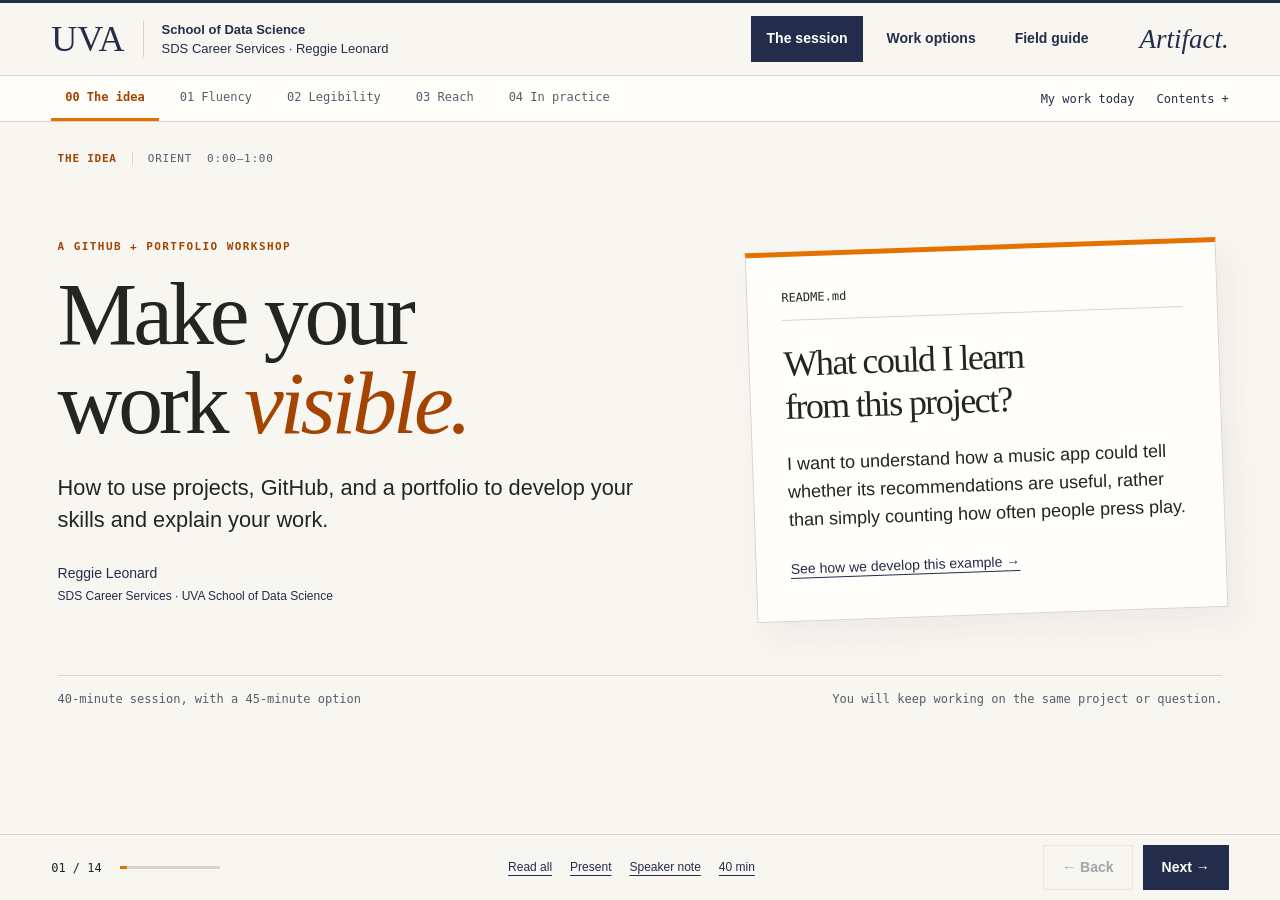
==== public/index.html @ 66931aa2 "Build and verify approved scaffolded workshop release" ====
<!doctype html>
<html lang="en">
<head>
<meta charset="utf-8"><meta name="viewport" content="width=device-width,initial-scale=1">
<meta name="theme-color" content="#232D4B">
<meta name="description" content="A scaffolded GitHub and portfolio workshop with Artifact's collection and writing kit. UVA School of Data Science, SDS Career Services.">
<meta http-equiv="Content-Security-Policy" content="default-src 'none'; script-src 'sha256-OCPlKsZ6BVgz9vYdKTFRQtynzDoxMCj+MCQijY7RabU='; style-src 'unsafe-inline'; img-src data: blob:; font-src 'none'; connect-src 'none'; object-src 'none'; base-uri 'none'; form-action 'none'">
<title>Make Your Work Visible | SDS Career Services</title>
<style>:root{--navy:#232d4b;--ink:#242421;--orange:#e57200;--rust:#a44400;--paper:#f8f6f0;--white:#fffefa;--muted:#555d6d;--line:#d7d5ce;--tint:#efebe1;--blue:#e7edf2;--serif:Georgia,'Times New Roman',serif;--sans:-apple-system,BlinkMacSystemFont,'Segoe UI',Arial,sans-serif;--mono:ui-monospace,SFMono-Regular,Consolas,monospace}
*{box-sizing:border-box}html{scroll-behavior:smooth}body{margin:0;background:var(--paper);color:var(--ink);font:17px/1.55 var(--sans)}button,input,textarea,select{font:inherit}button,a{touch-action:manipulation}button{cursor:pointer}button:disabled{opacity:.4;cursor:default}a{color:var(--navy);text-decoration-thickness:1px;text-underline-offset:4px;cursor:pointer}a:hover{color:var(--rust)}button:focus-visible,a:focus-visible,input:focus-visible,textarea:focus-visible,select:focus-visible,summary:focus-visible{outline:3px solid var(--rust);outline-offset:4px}h1,h2,h3,p,blockquote{margin-top:0}h1,h2,h3{text-wrap:balance}h1,h2{font-family:var(--serif);font-weight:400;letter-spacing:-.045em;line-height:1.08}h1{font-size:clamp(50px,6.2vw,88px)}h2{font-size:clamp(36px,3.6vw,54px);margin-bottom:22px}h3{font-size:23px;line-height:1.25;letter-spacing:-.02em}p{margin-bottom:1em}small,.small{font-size:13px;line-height:1.55;color:var(--muted)}[hidden]{display:none!important}.skip{position:fixed;top:-100px;left:12px;background:var(--white);z-index:200;padding:12px}.skip:focus{top:12px}.eyebrow{font:600 11px/1.4 var(--mono);letter-spacing:.13em;text-transform:uppercase;color:var(--rust);margin-bottom:14px}.lead{font-size:clamp(18px,1.7vw,24px);line-height:1.45;max-width:1000px;margin-bottom:25px}.large-text{font-size:25px;line-height:1.4}.button,.textbutton{border:0;background:none;color:var(--navy);font-size:14px}.textbutton{padding:6px 0;text-decoration:underline;text-underline-offset:4px;text-align:left}.button{background:var(--navy);color:#fff;display:inline-flex;align-items:center;justify-content:center;gap:10px;padding:12px 18px;min-height:44px;border:1px solid var(--navy);text-decoration:none;font-weight:600;line-height:1.35}.button.secondary{background:transparent;color:var(--navy);border-color:var(--line)}.button.secondary:hover{border-color:var(--navy)}.button.quiet{background:var(--tint);color:var(--navy);border-color:var(--tint)}.button.danger{border-color:#a52c2c;color:#a52c2c;background:transparent}.buttonrow{display:flex;gap:12px;align-items:center;flex-wrap:wrap}.wide{width:100%}.sr-only{position:absolute;overflow:hidden;width:1px;height:1px;clip:rect(0,0,0,0);white-space:nowrap}
.masthead{height:76px;padding:0 4%;display:flex;align-items:center;justify-content:space-between;border-top:3px solid var(--navy);border-bottom:1px solid var(--line);background:var(--paper);gap:22px}.brand{border:0;background:none;display:flex;gap:18px;align-items:center;color:var(--navy);padding:0;text-align:left}.uva{font:36px/1 var(--serif);border-right:1px solid var(--line);padding-right:18px}.brandtext{font-size:13px;line-height:1.5}.brandtext span{display:block}.mainnav{display:flex;align-items:center;gap:7px}.mainnav>button{border:0;padding:12px 16px;font-size:14px;font-weight:600;background:none;color:var(--navy);min-height:44px}.mainnav>button[aria-current=page]{background:var(--navy);color:white}.mainnav>.artifact-word{font:italic 27px var(--serif);padding-right:0;margin-left:12px}.sectionbar{min-height:46px;display:flex;justify-content:space-between;align-items:center;padding:0 4%;border-bottom:1px solid var(--line);background:var(--white);gap:20px}.sectionbar nav{display:flex;gap:7px;flex-wrap:wrap}.sectionbar nav button{border:0;border-bottom:3px solid transparent;background:none;color:var(--muted);padding:11px 14px;font:12px var(--mono);min-height:44px}.sectionbar nav button[aria-current=step]{border-bottom-color:var(--orange);color:var(--rust);font-weight:600}.sectiontools{display:flex;gap:22px;white-space:nowrap}.sectiontools button{font:12px var(--mono);text-decoration:none}.stage{max-width:1660px;margin:auto;min-height:calc(100dvh - 188px);padding:30px 4.5% 28px}.slide{animation:enter .2s ease-out}.scene-context{display:flex;align-items:center;gap:15px;margin-bottom:20px;font:11px var(--mono);color:var(--muted);text-transform:uppercase;letter-spacing:.07em}.scene-context b{color:var(--rust)}.scene-context .mode{border-left:1px solid var(--line);padding-left:15px}.deckfooter{min-height:66px;background:var(--paper);display:flex;align-items:center;justify-content:space-between;padding:10px 4%;gap:20px;border-top:1px solid var(--line);position:sticky;bottom:0;z-index:10}.progress-meta{display:flex;align-items:center;gap:18px;font:12px var(--mono);white-space:nowrap}.progress-track{height:3px;width:100px;background:var(--line)}.progress-track span{display:block;height:3px;background:var(--orange)}.deck-tools{display:flex;gap:18px}.deck-tools button{font-size:12px}.page-buttons{display:flex;gap:10px}.hero{display:grid;grid-template-columns:1.25fr 1fr;gap:9%;align-items:center;min-height:490px}.hero h1{font-size:clamp(72px,7vw,114px);line-height:1;max-width:650px;margin-bottom:24px}.hero h1 em{color:var(--rust);font-weight:400}.hero .lead{max-width:620px}.byline{font-size:14px;color:var(--navy);margin-top:28px}.byline span{font-size:12px}.cover-paper{border:1px solid var(--line);border-top:5px solid var(--orange);padding:34px;background:var(--white);transform:rotate(-2deg);box-shadow:10px 16px 30px #232d4b0d}.cover-paper h2{font-size:36px;line-height:1.2}.cover-paper p{font-size:18px}.file-label{font:12px var(--mono);border-bottom:1px solid var(--line);padding-bottom:15px;margin-bottom:22px}.cover-bottom{display:flex;justify-content:space-between;gap:20px;border-top:1px solid var(--line);padding-top:16px;color:var(--muted);font:12px var(--mono)}.concepts{display:grid;grid-template-columns:repeat(3,1fr);gap:30px;margin-top:34px}.concepts article{border-top:3px solid var(--navy);padding-top:24px;min-height:205px}.number{font:12px var(--mono);color:var(--rust)}.concepts h3{font:38px var(--serif);margin:14px 0}.concepts p{font-size:20px;line-height:1.5}.refrain{font:italic clamp(23px,2.4vw,36px)/1.4 var(--serif);border-top:1px solid var(--line);padding-top:24px;margin:35px 0 0;color:var(--navy)}.start-options{display:flex;gap:9px;margin:18px 0 25px;flex-wrap:wrap}.start-options button{border:1px solid var(--line);background:var(--white);color:var(--navy);padding:11px 13px;text-align:left;font-size:13px;line-height:1.4;flex:1;min-width:150px;min-height:55px}.start-options button[aria-pressed=true]{border-color:var(--navy);background:var(--navy);color:white}.exercise-layout{display:grid;grid-template-columns:minmax(0,1fr) 220px;gap:42px;align-items:start}.exercise-layout>aside{border-left:1px solid var(--line);padding-left:26px}.postits{display:grid;grid-template-columns:repeat(3,1fr);gap:18px}.postits article{padding:23px 21px;background:#f2e7cf;box-shadow:2px 5px 0 #00000008}.postits article:nth-child(2){background:#e5ebeb}.postits article:nth-child(3){background:#ebe5ed}.postits p{font-size:17px;margin-bottom:0;line-height:1.5}.note-label{display:block;font:11px var(--mono);text-transform:uppercase;line-height:1.6;color:var(--navy);margin-bottom:16px}.continuation{font-size:14px;border-top:1px solid var(--line);padding-top:15px;margin:21px 0 0;color:var(--muted)}.continuation b{color:var(--navy)}.help{margin:22px 0 14px}.help-buttons{display:flex;align-items:center;gap:5px;flex-wrap:wrap}.help-buttons button{border:1px solid var(--line);padding:8px 12px;background:none;color:var(--navy);font-size:12px;min-height:38px}.help-buttons button[aria-pressed=true]{background:var(--blue);border-color:#798497}.help-panel{margin-top:12px;border-left:3px solid var(--orange);background:var(--white);padding:16px 20px;font-size:15px}.help-panel p:last-child{margin:0}.help-panel ul{margin:0;padding-left:19px}.help-panel li{margin:6px 0}.help-title{font:600 11px var(--mono);text-transform:uppercase;color:var(--rust);margin-bottom:10px}.timer{font-size:12px;padding-bottom:17px}.timer-label{font:11px var(--mono);color:var(--muted);text-transform:uppercase}.timer-display{font:clamp(50px,5vw,76px)/1.2 var(--serif);font-variant-numeric:tabular-nums;letter-spacing:-.06em;color:var(--navy);margin:7px 0 15px}.timer-buttons{display:flex;gap:8px}.timer-buttons button{border:1px solid var(--line);padding:9px 12px;min-height:40px;background:var(--white);color:var(--navy);font-weight:600;font-size:12px}.timer-buttons button:first-child{background:var(--navy);border-color:var(--navy);color:white}.timer-presets{display:flex;gap:6px;flex-wrap:wrap;margin-top:12px}.timer-presets button{border:0;background:none;color:var(--muted);font:11px var(--mono);text-decoration:underline;text-underline-offset:3px;padding:5px 3px}.timer-status{font-size:12px;min-height:20px;margin:10px 0 0;color:var(--muted)}.timer.expired .timer-display{color:var(--rust)}.model-grid{display:grid;grid-template-columns:310px minmax(0,1fr);gap:48px;margin:25px 0}.employer-card{background:var(--navy);color:white;padding:27px}.employer-card .eyebrow,.employer-card .small{color:#e1e5ee}.employer-card h3{font:32px/1.25 var(--serif)}.employer-card p{font-size:16px}.employer-card a{color:white;font-size:13px}.employer-card .small{font-size:12px;margin-top:20px}.steps{display:grid;grid-template-columns:repeat(4,1fr);gap:6px;margin-bottom:24px}.steps button{border:0;border-bottom:3px solid var(--line);background:none;padding:12px 8px;color:var(--muted);text-align:left;font-size:13px}.steps button[aria-pressed=true]{border-color:var(--orange);color:var(--navy);font-weight:600}.model-panel{padding:16px 0}.model-panel h3{font:36px/1.17 var(--serif)}.model-panel>p{font-size:22px;line-height:1.5}.model-detail{font-size:16px!important;border-top:1px solid var(--line);padding-top:18px;color:var(--muted)}.example-chain{display:flex;gap:14px;align-items:center;margin-top:28px;flex-wrap:wrap}.example-chain span{font:12px var(--mono);padding:9px 12px;background:var(--tint)}.example-chain span+span:before{content:'→';margin-right:14px;color:var(--rust)}.task-card{border-left:4px solid var(--orange);background:var(--white);padding:20px 25px;margin-bottom:20px}.task-card .large-text{margin-bottom:12px}.task-card a{font-size:13px}.task-card .small{margin-top:9px;margin-bottom:0}.choice-lines{display:grid;gap:6px;counter-reset:choice}.choice-lines p{counter-increment:choice;display:flex;align-items:start;gap:15px;font-size:17px;border-bottom:1px solid var(--line);padding:8px 0;margin:0}.choice-lines p:before{content:counter(choice,upper-alpha);font:13px var(--mono);color:var(--rust);margin-top:5px}.own-work{padding:11px 16px;background:var(--blue);display:flex;justify-content:space-between;align-items:center;gap:20px;margin:0 0 20px;font-size:14px;color:var(--navy)}.own-work span{overflow-wrap:anywhere}.own-work b{display:inline;font-weight:600}.own-work .textbutton{font-size:12px;flex-shrink:0}.own-work small{display:block;margin-top:3px}.three-questions{display:grid;grid-template-columns:repeat(3,1fr);gap:20px;margin:25px 0}.three-questions article{border-top:2px solid var(--navy);padding-top:20px}.three-questions h3{font:25px/1.2 var(--serif);margin-bottom:14px}.three-questions p{font-size:17px}.three-questions.compact{gap:25px}.three-questions.compact h3{font-size:24px}.segmented{display:flex;gap:5px;flex-wrap:wrap;margin-bottom:20px}.segmented button{border:1px solid var(--line);padding:9px 15px;background:none;color:var(--navy);font-size:13px;min-height:40px}.segmented button[aria-pressed=true]{background:var(--navy);color:white;border-color:var(--navy)}.readme-grid{display:grid;grid-template-columns:minmax(0,1.5fr) minmax(250px,.75fr);gap:34px}.readme-window{background:var(--white);border:1px solid var(--line);padding:25px 28px}.readme-window h3{font:29px/1.2 var(--serif)}.readme-window p{font-size:17px;margin-bottom:14px}.readme-window .file-label{margin-bottom:18px;padding-bottom:12px}.criterion{border-top:2px solid var(--navy);padding-top:13px;margin-bottom:20px}.criterion h3{font-size:16px;margin-bottom:9px}.criterion p{font-size:15px}.source-line{display:flex;gap:18px;flex-wrap:wrap;align-items:baseline;margin-top:20px;font-size:12px;color:var(--muted)}.source-line button{font-size:12px}.sample-paragraph{padding:30px 35px;background:var(--white);border-left:4px solid var(--orange);font:28px/1.4 var(--serif);margin:0 0 25px}.surface-grid{display:grid;grid-template-columns:repeat(3,1fr);gap:30px;margin:30px 0}.surface-grid article{border-top:3px solid var(--navy);padding-top:22px}.surface-grid h3{font:31px var(--serif)}.surface-grid p{font-size:18px}.surface-grid pre{font:13px/1.5 var(--mono);background:var(--white);padding:14px}.surface-grid .eyebrow{font-size:11px}.profile-links{display:flex;gap:18px;flex-wrap:wrap;margin:16px 0}.surface-grid a{font-size:13px}.reach-grid{display:grid;grid-template-columns:1.4fr .9fr;gap:35px}.message-card{background:var(--white);border:1px solid var(--line);padding:23px 28px}.message-card h3{font:25px var(--serif)}.message-card p{font-size:17px}.message-card .small{border-top:1px solid var(--line);padding-top:14px;margin-bottom:0;font-size:12px}.reach-task{border-left:1px solid var(--line);padding-left:28px}.reach-task .timer{display:grid;grid-template-columns:1fr 1fr;gap:0 16px;align-items:center}.reach-task .timer-label,.reach-task .timer-status{grid-column:1/-1}.reach-task .timer-display{font-size:58px;margin-bottom:0}.reach-task .timer-presets{grid-column:1/-1}.reach-task .own-work{font-size:13px}.recommendation{border-top:1px solid var(--line);padding:13px 0;display:flex;align-items:start;gap:18px}.recommendation h3{font-size:18px;min-width:180px;max-width:230px;margin:0}.recommendation p{font-size:14px;margin:0;flex:1}.recommendation button{flex-shrink:0}.work-layout .timer-display{font-size:92px}.peer-steps article{display:flex;gap:25px;border-top:1px solid var(--line);padding:17px 0}.peer-steps article>span{font:30px var(--serif);color:var(--rust)}.peer-steps h3{font-size:22px;margin-bottom:9px}.peer-steps p{font-size:18px;margin-bottom:0}.phase-note{padding:16px;background:var(--tint);font-size:14px}.recap h3{font-size:31px}.closing{border-top:1px solid var(--line);padding-top:25px;margin-top:24px}
.reference-page{max-width:1500px;margin:auto;padding:44px 5% 65px;min-height:80vh}.reference-head{display:flex;justify-content:space-between;gap:28px;align-items:start;margin-bottom:24px}.reference-head h1{font-size:clamp(44px,5vw,76px);margin-bottom:20px}.reference-head>.button{white-space:nowrap;margin-top:15px}.filter-summary{display:flex;justify-content:space-between;gap:20px;align-items:baseline;border-top:1px solid var(--line);padding-top:15px}.filter-summary p{font-size:15px}.route-grid{display:grid;grid-template-columns:repeat(3,1fr);gap:24px;margin:22px 0 35px}.route-card{background:var(--white);border:1px solid var(--line);padding:27px;display:flex;flex-direction:column}.route-card h2{font-size:29px;letter-spacing:-.02em}.route-card p{font-size:15px}.route-card .route-done{font-size:13px;padding-top:15px;border-top:1px solid var(--line);margin-top:auto;color:var(--muted)}.route-card button{margin-top:8px}.guide-layout{display:grid;grid-template-columns:210px minmax(0,1fr);gap:45px}.guide-layout>nav{display:flex;flex-direction:column;gap:5px;align-self:start;position:sticky;top:20px}.guide-layout>nav button{text-align:left;background:none;border:0;padding:11px 14px;color:var(--navy);font-size:14px}.guide-layout>nav button[aria-current=page]{background:var(--navy);color:#fff}.prose{max-width:970px;min-width:0}.prose h2{font-size:38px;line-height:1.18}.prose h3{font-size:24px;margin:32px 0 15px}.prose p,.prose li{font-size:17px;line-height:1.65}.prose ul,.prose ol{padding-left:24px}.prose li{margin:8px 0}.prose pre{white-space:pre-wrap;background:var(--white);padding:22px;font:13px/1.6 var(--mono);overflow-wrap:anywhere}.prose code{font: .87em var(--mono)}.table-scroll{overflow-x:auto;width:100%}table{width:100%;border-collapse:collapse;font-size:14px;margin:20px 0}td,th{text-align:left;vertical-align:top;border-bottom:1px solid var(--line);padding:15px 12px;line-height:1.55}th{background:var(--tint);font-size:12px}td:first-child{font-weight:600}.prose table{font-size:14px}.guide-links{border-top:1px solid var(--line);display:flex;flex-wrap:wrap;gap:12px;padding-top:22px;margin-top:30px}.searchfield{display:block;font-size:13px;color:var(--navy);max-width:650px;margin:20px 0}.searchfield input{display:block;width:100%;padding:13px 15px;margin-top:8px;border:1px solid #9098a5;background:var(--white);color:var(--ink)}.source-entry{padding:18px 0;border-top:1px solid var(--line)}.source-entry h3{font-size:19px;margin:5px 0 10px}.source-entry p{font-size:14px;margin-bottom:6px}.source-entry .source-meta{font:11px var(--mono);color:var(--muted)}.prompt-list{display:grid;grid-template-columns:1fr 1fr;gap:16px;margin:24px 0}.prompt-list article{padding:20px;border:1px solid var(--line);background:var(--white)}.prompt-list h3{margin-top:0}.prompt-list p{font-size:15px}.artifact-title{font-style:italic;color:var(--navy)}.artifact-tabs{display:flex;gap:30px;border-bottom:1px solid var(--line);margin-bottom:32px}.artifact-tabs button{background:none;border:0;border-bottom:3px solid transparent;color:var(--navy);padding:12px 0;min-height:45px;font-size:16px}.artifact-tabs button[aria-pressed=true]{border-bottom-color:var(--orange);font-weight:600}.lens-filters{display:flex;gap:8px;flex-wrap:wrap;margin:20px 0}.lens-filters button{background:none;border:1px solid var(--line);padding:10px 15px;color:var(--navy);font-size:13px;min-height:40px}.lens-filters button[aria-pressed=true]{background:var(--navy);color:white;border-color:var(--navy)}.collection-grid{display:grid;grid-template-columns:repeat(3,1fr);gap:24px;margin-top:22px}.portfolio-card{border:1px solid var(--line);background:var(--white);padding:30px;text-align:left;display:flex;flex-direction:column;min-height:285px;color:var(--ink);transition:box-shadow .2s,transform .2s}.portfolio-card:hover{box-shadow:0 8px 30px #232d4b14;transform:translateY(-2px)}.portfolio-card h2{font-size:30px;margin:16px 0 12px}.portfolio-card p{font-size:15px}.portfolio-card .stage-label{font-size:12px;color:var(--muted);margin-bottom:15px}.card-action{margin-top:auto;border-top:1px solid var(--line);padding-top:16px;font:600 12px var(--mono);color:var(--navy)}.artifact-foot{border-top:1px solid var(--line);padding-top:24px;margin-top:45px;color:var(--muted);font-size:13px}.artifact-foot p{max-width:850px}.writing-layout{display:grid;grid-template-columns:195px minmax(0,1fr);gap:32px}.writing-nav{display:flex;flex-direction:column;gap:8px;align-self:start}.writing-nav button{border:1px solid var(--line);background:none;padding:14px;text-align:left;color:var(--navy);font-size:14px}.writing-nav button[aria-pressed=true]{border-color:var(--navy);background:var(--navy);color:white}.writing-paper{background:var(--white);padding:32px;border:1px solid var(--line);min-width:0}.writing-paper h2{font-size:38px}.writing-paper td:first-child{width:23%}.writing-paper td:nth-child(2){width:40%}.reading-card{border-top:3px solid var(--navy);background:var(--white);padding:24px}.reading-card h2{font-size:26px}.reading-card p{font-size:15px}.reading-card .small{font-size:12px}.result-count{font:12px var(--mono);color:var(--muted);margin:16px 0}
dialog{border:1px solid var(--line);padding:28px 32px;background:var(--paper);color:var(--ink);max-width:790px;width:calc(100% - 30px);max-height:88dvh;overflow:auto;box-shadow:0 24px 75px #232d4b38}dialog::backdrop{background:#11182799}.dialog-top{display:flex;align-items:start;gap:25px;justify-content:space-between;position:sticky;top:-28px;background:var(--paper);padding:10px 0 16px;z-index:1;border-bottom:1px solid var(--line);margin-bottom:22px}.dialog-top h2{font-size:32px;line-height:1.2;margin:0}.dialog-close{background:none;border:1px solid var(--line);padding:9px 11px;color:var(--navy);font-size:13px;white-space:nowrap;min-height:40px}.dialog-body p{font-size:16px}.dialog-field{display:block;font-size:14px;margin:18px 0}.dialog-field input,.dialog-field select{display:block;width:100%;border:1px solid #9098a5;background:var(--white);padding:12px 14px;color:var(--ink);margin-top:7px}.checkline{font-size:14px;display:flex;gap:10px;align-items:start;margin:18px 0}.checkline input{width:18px;height:18px;margin-top:3px;accent-color:var(--navy)}.dialog-code{display:block;width:100%;min-height:280px;max-height:55vh;resize:vertical;border:1px solid var(--line);background:var(--white);padding:20px;font:14px/1.6 var(--mono);color:var(--ink)}.dialog-text{white-space:pre-wrap;overflow-wrap:anywhere;font-size:16px}.dialog-section{border-top:1px solid var(--line);padding-top:18px;margin-top:22px}.contents-group{margin:20px 0}.contents-group h3{font:13px var(--mono);color:var(--rust);margin-bottom:9px}.contents-group button{display:flex;gap:14px;text-align:left;width:100%;border:0;background:none;color:var(--navy);padding:10px 0;font-size:15px}.contents-group button span{font:12px var(--mono);color:var(--muted);margin-top:3px}.notification{position:fixed;bottom:80px;left:50%;transform:translateX(-50%);background:var(--navy);color:#fff;padding:14px 22px;font-size:14px;z-index:200;max-width:90vw;box-shadow:0 4px 20px #0002}.status-message{font-size:13px;color:var(--muted);margin-top:12px}.dialog-steps{padding-left:24px}.dialog-steps li{margin:16px 0}.presenting [data-own-work],.presenting .sectiontools [data-action=work-card],.presenting .start-options{display:none!important}.presenting .masthead{height:62px}.presenting .stage{min-height:calc(100dvh - 174px)}.read-all .slide{display:block!important;border-bottom:2px solid var(--line);margin-bottom:60px;padding-bottom:45px}.read-all .deckfooter{position:static}.read-all .stage{max-width:1350px}.no-results{border:1px solid var(--line);padding:25px;color:var(--muted)}.noscript{padding:35px;background:var(--white)}
@keyframes enter{from{opacity:.2;transform:translateY(4px)}to{opacity:1;transform:none}}
@media(min-width:1700px){.stage{padding-top:48px}.hero{min-height:620px}.hero h1{font-size:120px}.slide h2{font-size:58px}.postits p,.three-questions p{font-size:20px}.readme-window p{font-size:19px}.model-panel>p{font-size:25px}.task-card .large-text{font-size:29px}.peer-steps p{font-size:21px}}
@media(max-width:1180px){.brandtext{font-size:11px}.masthead{padding:0 3%;gap:15px}.mainnav>button{padding:10px 12px;font-size:13px}.mainnav>.artifact-word{font-size:24px}.stage{padding:26px 4%}.sectionbar{padding:0 3%}.sectiontools{gap:14px}.exercise-layout{grid-template-columns:minmax(0,1fr) 185px;gap:24px}.exercise-layout>aside{padding-left:18px}.postits{gap:12px}.postits article{padding:18px}.postits p{font-size:15px}.hero{min-height:460px;gap:6%}.model-grid{grid-template-columns:270px 1fr;gap:30px}.model-panel h3{font-size:32px}.model-panel>p{font-size:20px}.concepts p{font-size:18px}.deck-tools{gap:12px}.progress-track{width:65px}.recommendation{flex-wrap:wrap;gap:8px}.recommendation h3{max-width:none;min-width:0;flex:1}.recommendation p{flex-basis:100%;order:3}.surface-grid{gap:22px}.surface-grid p{font-size:17px}.reach-grid{grid-template-columns:1.35fr 1fr;gap:24px}.collection-grid,.route-grid{gap:18px}.portfolio-card{padding:24px}.writing-layout{grid-template-columns:165px 1fr;gap:22px}}
@media(max-width:820px){.masthead{height:auto;min-height:76px;flex-wrap:wrap;padding:16px 22px;gap:16px}.brandtext{font-size:12px}.mainnav{width:100%;border-top:1px solid var(--line);padding-top:10px;justify-content:space-between;gap:2px}.mainnav>button{font-size:13px;padding:10px 12px}.mainnav>.artifact-word{font-size:24px;margin:0}.sectionbar{flex-wrap:wrap;padding:0 18px;gap:0}.sectionbar nav{gap:0;overflow:auto;flex-wrap:nowrap;width:100%;justify-content:space-between}.sectionbar nav button{padding:10px 8px;font-size:11px;white-space:nowrap}.sectiontools{width:100%;border-top:1px solid var(--line);justify-content:space-between;padding:8px 3px}.stage{padding:25px 24px;min-height:calc(100dvh - 275px)}.scene-context{font-size:10px;gap:10px}.hero{grid-template-columns:1fr;min-height:0;gap:25px}.hero h1{font-size:82px}.hero h1 br{display:none}.hero h1 em{display:inline}.cover-paper{max-width:560px;padding:25px;transform:none}.cover-paper h2{font-size:32px}.cover-bottom{margin-top:30px;flex-direction:column;gap:8px}.concepts{gap:18px}.concepts h3{font-size:30px}.concepts p{font-size:16px}.concepts article{min-height:0}.exercise-layout,.readme-grid,.model-grid,.reach-grid{grid-template-columns:1fr;gap:22px}.exercise-layout>aside{border:0;border-top:1px solid var(--line);padding:18px 0 0}.exercise-layout>aside>.timer{display:flex;align-items:center;gap:15px;flex-wrap:wrap}.timer-label{width:100%}.timer-display{font-size:60px;margin:0}.timer-presets{margin:0}.timer-status{width:100%;margin:0}.exercise-layout>aside>.button{width:auto}.postits{grid-template-columns:repeat(3,1fr)}.model-grid .employer-card{padding:22px}.employer-card h3{font-size:29px}.model-panel{padding:5px 0}.three-questions{gap:16px}.three-questions h3{font-size:23px}.three-questions p{font-size:16px}.readme-grid>aside{display:grid;grid-template-columns:repeat(3,1fr);gap:18px}.criterion h3{font-size:14px}.criterion p{font-size:13px}.reach-task{padding:20px 0 0;border-left:0;border-top:1px solid var(--line)}.reach-task .timer{display:flex;flex-wrap:wrap;gap:12px}.reach-task .timer-presets{margin:0}.surface-grid{gap:18px}.surface-grid h3{font-size:26px}.surface-grid p{font-size:16px}.reference-page{padding:32px 24px 45px}.reference-head{display:block}.reference-head>.button{margin-top:0;margin-bottom:12px}.guide-layout{grid-template-columns:1fr;gap:24px}.guide-layout>nav{position:static;flex-direction:row;flex-wrap:wrap;border-bottom:1px solid var(--line);padding-bottom:18px;gap:4px}.guide-layout>nav button{font-size:13px;padding:9px 12px}.collection-grid,.route-grid{grid-template-columns:1fr 1fr}.writing-layout{grid-template-columns:1fr}.writing-nav{flex-direction:row;flex-wrap:wrap;gap:6px}.writing-nav button{font-size:13px;padding:11px}.writing-paper{padding:24px}.deckfooter{gap:8px;padding:12px 20px;flex-wrap:wrap}.deck-tools{order:3;width:100%;justify-content:center;gap:20px}.deck-tools button{font-size:11px}.progress-meta{gap:10px}.page-buttons button{padding:10px 15px}.sectionbar nav{scrollbar-width:thin}.presenting .stage{min-height:calc(100dvh - 225px)}}
@media(max-width:540px){body{font-size:16px}.masthead{padding:14px 18px}.uva{font-size:30px;padding-right:14px}.brand{gap:14px}.brandtext{font-size:11px}.mainnav>button{font-size:12px;padding:9px}.mainnav>.artifact-word{font-size:22px}.stage{padding:24px 20px}.slide h2{font-size:36px}.hero h1{font-size:70px}.hero .lead{font-size:21px}.hero .byline{margin-top:20px}.cover-paper h2{font-size:29px}.cover-paper p{font-size:16px}.concepts,.surface-grid,.three-questions,.postits{grid-template-columns:1fr}.concepts{gap:22px}.concepts article{padding-top:16px}.concepts h3{font-size:32px;margin:10px 0}.concepts p{font-size:18px;margin-bottom:0}.refrain{font-size:27px}.start-options{display:grid;grid-template-columns:1fr 1fr;gap:7px}.start-options button{min-width:0;font-size:12px;padding:10px;min-height:66px}.start-options button:last-child{grid-column:1/-1;min-height:48px}.postits{gap:12px}.postits article{padding:17px 20px}.postits p{font-size:16px}.note-label{margin-bottom:8px}.help-buttons{gap:4px}.help-buttons button{font-size:11px;padding:8px}.steps{gap:3px}.steps button{font-size:11px;padding:9px 5px}.model-panel h3{font-size:30px}.model-panel>p{font-size:19px}.example-chain{gap:5px}.example-chain span{font-size:10px;padding:8px}.example-chain span+span:before{margin-right:6px}.three-questions{gap:15px}.three-questions article{padding-top:15px}.three-questions h3{margin-bottom:10px}.three-questions p{margin-bottom:0}.readme-window{padding:21px}.readme-window h3{font-size:26px}.readme-window p{font-size:16px}.readme-grid>aside{grid-template-columns:1fr;gap:0}.criterion{margin-bottom:12px}.criterion h3{font-size:15px}.criterion p{font-size:15px}.sample-paragraph{font-size:24px;padding:23px}.surface-grid{gap:25px}.surface-grid article{padding-top:17px}.surface-grid h3{font-size:29px}.surface-grid p{font-size:18px}.message-card{padding:21px}.message-card p{font-size:16px}.reach-grid .segmented button{font-size:12px;padding:8px 11px}.recap h3{font-size:30px}.collection-grid,.route-grid,.prompt-list{grid-template-columns:1fr}.reference-page{padding:30px 19px}.reference-head h1{font-size:49px}.reference-head .lead{font-size:18px}.artifact-tabs{gap:20px}.artifact-tabs button{font-size:13px}.portfolio-card{min-height:260px;padding:25px}.portfolio-card h2{font-size:31px}.writing-paper{padding:22px 17px}.writing-paper h2{font-size:33px}.writing-paper table{min-width:550px}.prose table{min-width:550px}.artifact-tabs{gap:18px}.lens-filters{gap:5px}.lens-filters button{font-size:12px;padding:8px 12px}.own-work{font-size:13px;padding:12px;gap:12px}.own-work small{font-size:11px}.dialog-top h2{font-size:27px}.dialog-top{top:-20px;padding-top:8px}dialog{padding:20px;max-height:90dvh}.dialog-code{font-size:12px;padding:14px}.deck-tools{gap:16px}.progress-track{width:60px}.filter-summary{align-items:start}.filter-summary p{font-size:13px}.filter-summary button{font-size:12px;min-width:85px}.prose h2{font-size:33px}.prose p,.prose li{font-size:16px}}
@media(prefers-reduced-motion:reduce){html{scroll-behavior:auto}*,*:before,*:after{animation:none!important;transition:none!important}}
@media print{@page{size:landscape;margin:12mm}body{background:white;font-size:12pt;color:black}.masthead,.sectionbar,.deckfooter,.help,.timer,.button,.textbutton,.segmented,.steps,.start-options,.mainnav,dialog,.notification,.artifact-tabs,.lens-filters,.searchfield{display:none!important}.stage{padding:0}.slide{display:block!important;break-after:page;padding:12px 0;min-height:0}.slide h1{font-size:60pt}.slide h2{font-size:30pt}.slide h3{font-size:19pt}.slide p{font-size:12pt}.scene-context{margin-bottom:12px}.hero{min-height:0}.cover-paper{transform:none;box-shadow:none}.reference-page{padding:0}.reference-head{display:block}.guide-layout{display:block}.guide-layout>nav{display:none}.concepts p{font-size:13pt}.concepts article{min-height:0}.exercise-layout{grid-template-columns:1fr}.exercise-layout>aside{display:none}.readme-grid{grid-template-columns:1.4fr 1fr}.reference-head>.button{display:none}.route-card,.portfolio-card,.reading-card{break-inside:avoid}.table-scroll{overflow:visible}.writing-paper table,.prose table{min-width:0}.own-work{display:none}.recap h3{font-size:24pt}.source-line{font-size:9pt}.model-grid{grid-template-columns:230px 1fr}.collection-grid{grid-template-columns:1fr 1fr}.read-all .slide{margin:0;border:0}a{color:black}.artifact-foot{break-before:avoid}.prose table{font-size:10pt}}
/* Keep projected screens within a common laptop/projector viewport. */
#main:focus{outline:none}
@media(min-width:1000px){
 [data-scene="3"] .lead{margin-bottom:16px}
 [data-scene="3"] .start-options{margin:14px 0 18px}
 [data-scene="3"] .postits article{padding:18px 20px}
 [data-scene="3"] .postits p{font-size:16px}
 [data-scene="3"] .help{margin:15px 0 10px}
 [data-scene="3"] .continuation{margin-top:14px;padding-top:12px}
 [data-scene="4"] .model-grid{grid-template-columns:340px 1fr;gap:36px;margin:20px 0}
 [data-scene="4"] .employer-card{padding:23px}
 [data-scene="4"] .employer-card h3{font-size:28px;margin-bottom:16px}
 [data-scene="4"] .employer-card p{font-size:15px}
 [data-scene="4"] .employer-card .small{font-size:11px;line-height:1.45;margin-top:14px;margin-bottom:0}
 [data-scene="4"] .example-chain{margin-top:18px}
 [data-scene="11"] .message-card{padding:20px 24px}
 [data-scene="11"] .message-card p{font-size:16px}
 [data-scene="11"] .help{margin-top:16px;margin-bottom:8px}
}
@media(min-width:1000px) and (max-height:820px){
 .masthead{height:64px}.sectionbar{min-height:42px}.sectionbar nav button{min-height:40px;padding-top:10px;padding-bottom:10px}
 .stage{padding:20px 4.5% 18px;min-height:calc(100dvh - 172px)}
 .scene-context{margin-bottom:14px}.slide h2{font-size:38px;margin-bottom:17px}.lead{font-size:20px;margin-bottom:18px}
 .hero{min-height:415px}.hero h1{font-size:85px}.hero .lead{font-size:21px}.cover-paper{padding:26px}.cover-paper h2{font-size:31px}
 .cover-bottom{padding-top:12px}.concepts{margin-top:25px}.concepts article{padding-top:18px;min-height:170px}.concepts h3{font-size:32px;margin:10px 0}.concepts p{font-size:18px}.refrain{font-size:27px;margin-top:22px;padding-top:20px}
 .slide .three-questions{margin:20px 0}.slide .three-questions h3{font-size:23px}.slide .three-questions p{font-size:16px}
 .help{margin-top:15px;margin-bottom:8px}.continuation{margin-top:15px;padding-top:12px;font-size:13px}
 .task-card{padding:15px 20px;margin-bottom:15px}.task-card .large-text{font-size:22px}.choice-lines p{font-size:15px;padding:7px 0}
 .sample-paragraph{font-size:24px;padding:22px 27px;margin-bottom:20px}.source-line{margin-top:15px;font-size:11px}
 .readme-window{padding:20px 25px}.readme-window h3{font-size:25px}.readme-window p{font-size:15px;margin-bottom:11px}.readme-window .file-label{padding-bottom:10px;margin-bottom:14px}
 .criterion{padding-top:11px;margin-bottom:14px}.criterion h3{font-size:15px}.criterion p{font-size:14px}
 .surface-grid{margin:24px 0}.surface-grid h3{font-size:28px}.surface-grid p{font-size:16px}.surface-grid article{padding-top:18px}
 [data-scene="4"] .model-panel{padding:7px 0}[data-scene="4"] .model-panel h3{font-size:30px}[data-scene="4"] .model-panel>p{font-size:19px}
 [data-scene="11"] h2{font-size:36px}[data-scene="11"] .message-card p{font-size:14px}[data-scene="11"] .message-card .small{font-size:11px}[data-scene="11"] .message-card h3{font-size:23px}
 .reach-task>p{font-size:15px}.reach-task .timer-display{font-size:48px}.reach-task .timer{padding-bottom:0}.reach-task .own-work{margin-bottom:14px}
 .peer-steps article{padding:13px 0}.peer-steps h3{font-size:21px}.peer-steps p{font-size:16px}.timer-display{font-size:61px}
 .presenting .stage{min-height:calc(100dvh - 170px)}
}
.timer-status{position:absolute;width:1px;height:1px;min-height:0;margin:0;overflow:hidden;clip:rect(0,0,0,0);white-space:nowrap}
@media(min-width:1000px){[data-scene="3"]>.small{margin:8px 0 0}[data-scene="3"] .exercise-layout>aside>.small{font-size:12px;line-height:1.4;margin:10px 0 0}}
@media(min-width:1000px) and (max-height:820px){.timer{padding-bottom:10px}.timer-display{margin:5px 0 10px}.timer-presets{margin-top:8px}}

@media(min-width:1000px) and (max-height:820px){
 [data-scene="5"] .help{margin-top:10px}
 [data-scene="11"] .help{margin-top:10px}
 [data-scene="12"] .recommendation{padding-top:10px;padding-bottom:10px}
 [data-scene="12"] .lead{font-size:18px;margin-bottom:12px}
 [data-scene="12"] .help{margin-top:10px}
 [data-scene="12"] .continuation{margin-top:10px;padding-top:9px}
}
</style>
</head>
<body data-default="session">
<a class="skip" href="#main">Skip to content</a>
<header class="masthead"><button class="brand" data-view="session" aria-label="Make Your Work Visible home"><span class="uva">UVA</span><span class="brandtext"><b>School of Data Science</b><span>SDS Career Services · Reggie Leonard</span></span></button><nav class="mainnav" aria-label="Main navigation"><button data-view="session" aria-current="page">The session</button><button data-view="work">Work options</button><button data-view="guide">Field guide</button><button class="artifact-word" data-artifact="collection">Artifact<span aria-hidden="true">.</span></button></nav></header>
<div class="sectionbar"><nav id="chapter-nav" aria-label="Workshop chapters"></nav><div class="sectiontools"><button class="textbutton" data-action="work-card">My work today</button><button class="textbutton" data-action="contents">Contents +</button></div></div>
<main id="main" tabindex="-1">
<div id="session-view"><div class="stage" id="stage"><section class="slide" data-scene="1" aria-label="Make your work visible"><div class="scene-context"></div><div class="hero"><div><p class="eyebrow">A GitHub + portfolio workshop</p><h1>Make your<br>work <em>visible.</em></h1><p class="lead">How to use projects, GitHub, and a portfolio to develop your skills and explain your work.</p><p class="byline">Reggie Leonard<br><span>SDS Career Services · UVA School of Data Science</span></p></div><aside class="cover-paper"><div class="file-label">README.md</div><h2>What could I learn<br>from this project?</h2><p>I want to understand how a music app could tell whether its recommendations are useful, rather than simply counting how often people press play.</p><button class="textbutton" data-jump="4">See how we develop this example →</button></aside></div>
<div class="cover-bottom"><span>40-minute session, with a 45-minute option</span><span>You will keep working on the same project or question.</span></div>
</section>
<section class="slide" data-scene="2" aria-label="What a project and a portfolio can help you do" hidden><div class="scene-context"></div><h2>Projects help you learn.<br>A portfolio helps you explain that learning.</h2>
<p class="lead">GitHub can hold and present your projects. Your portfolio is the work you choose to share and the context that helps someone understand it.</p>
<div class="concepts"><article><span class="number">01</span><h3>Fluency</h3><p>You understand a field’s language, decisions, and problems more deeply because you have encountered the work.</p></article><article><span class="number">02</span><h3>Legibility</h3><p>Other people can recognize your capability through the choices, contributions, evidence, and explanations you provide.</p></article><article><span class="number">03</span><h3>Reach</h3><p>You give a relevant person enough context to engage with a particular question, finding, or piece of work.</p></article></div>
<p class="refrain">The work builds fluency. The explanation builds legibility.</p>
</section>
<section class="slide" data-scene="3" aria-label="Choose one project or question to keep working on" hidden><div class="scene-context"></div><h2>What are you starting with?</h2><p class="lead">Choose the closest description, then write one possibility on each of three Post-it notes. Circle one to keep beside you for the rest of the session.</p>
<div class="start-options" data-start-options></div>
<div class="exercise-layout"><div><div class="postits"><article><span class="note-label">Note 1 · Revisit an assignment</span><p>Perhaps you have an assignment that could use a clearer chart, another code review, or a better explanation in its README.</p></article><article><span class="note-label">Note 2 · Follow a question</span><p>Have you noticed that you run slower in the heat? Are you curious about egg prices, or why one music app seems to recommend better songs?</p></article><article><span class="note-label">Note 3 · Try unfamiliar work</span><p>Do you wish you had more experience joining tables, working with APIs, or explaining a technical result to someone outside the field?</p></article></div><div data-help="object"></div><p class="continuation"><b>Keep for later:</b> One circled note, or one question in your own document. You will return to it in each section.</p></div><aside><div data-timer="inventory"></div><button class="button secondary wide" data-action="work-card">Name my work today</button><p class="small">You can use paper instead. The work card is optional.</p></aside></div>
<p class="small">No burning passion or original startup idea required.</p>
</section>
<section class="slide" data-scene="4" aria-label="Turn an employer task into a project you can practice" hidden><div class="scene-context"></div><h2>A job description can suggest<br>what you might practice next.</h2>
<div class="model-grid"><aside class="employer-card"><p class="eyebrow">Employer example · Figma</p><h3>Data Science Intern<br><span class="small">2027</span></h3><p>The posting describes studying product use, choosing meaningful success measures, and connecting findings to product recommendations.</p><a data-source-link="job-figma">Read the employer’s posting ↗</a><p class="small">Application page reviewed October 6, 2026. The practice idea alongside it is ours, not an employer assignment.</p></aside><div><div class="steps" id="model-steps"></div><div class="model-panel" id="model-panel"></div></div></div>
<div class="example-chain"><span>Employer task</span><span>Practice plan</span><span>A document to inspect</span><span>README + introduction</span></div>
</section>
<section class="slide" data-scene="5" aria-label="Try scoping a project together" hidden><div class="scene-context"></div><h2>How would your table make this task manageable?</h2>
<div class="exercise-layout"><div><div class="task-card"><p class="eyebrow">Second employer example · CSIS</p><p class="large-text">A data visualization intern helps researchers and nontechnical partners communicate findings through data.</p><a data-source-link="job-csis">Read the Data Visualization Design Intern posting ↗</a><p class="small">Reviewed October 6, 2026; the posting does not specify a summer term.</p></div><p>Compare these possibilities, or suggest your own:</p><div class="choice-lines"><p>Rebuild a research organization’s entire publication website.</p><p>Revise one chart from a permitted assignment and ask a new reader what it communicates.</p><p>Study every visualization tool listed before choosing a question.</p></div><div data-help="shared-fluency"></div><p class="continuation"><b>Keep for later:</b> One shared practice idea and a sentence explaining why you chose its scope.</p></div><aside><div data-timer="shared-fluency"></div><p class="small">Discuss for two minutes; use the final minute to compare one approach with the room. Working alone is also an option.</p></aside></div>
</section>
<section class="slide" data-scene="6" aria-label="Choose the next learning move for your own work" hidden><div class="scene-context"></div><h2>What would this project help you understand?</h2><div data-own-work></div>
<div class="exercise-layout"><div><p class="lead">In your own notes, describe what you already know how to do, what you want to understand next, and a first action you can take.</p><div class="three-questions"><article><h3>Where are you now?</h3><p>Point to something you have already done, learned, or attempted.</p></article><article><h3>Where would you like to develop?</h3><p>Name one question, decision, or task that would give you useful experience.</p></article><article><h3>How could you begin?</h3><p>Choose an investigation, comparison, revision, or small implementation you can actually attempt.</p></article></div><div data-help="own-fluency"></div><p class="continuation"><b>Keep for later:</b> Your three-sentence bridge. Your next explanation will use this same work.</p></div><aside><div data-timer="own-fluency"></div><button class="button secondary wide" data-download="workbook">Get the optional worksheet</button></aside></div>
</section>
<section class="slide" data-scene="7" aria-label="Explain the project with the same three questions" hidden><div class="scene-context"></div><h2>Help someone understand<br>what you actually did.</h2>
<p class="lead">Return to the music-recommendation example. Both versions are assessed with the same three questions.</p>
<div class="segmented" aria-label="Project explanation version"><button data-readme="before" aria-pressed="true">Before</button><button data-readme="after" aria-pressed="false">After</button></div>
<div class="readme-grid"><article class="readme-window"><div class="file-label">README.md · Measurement brief</div><h3 id="readme-title"></h3><div id="readme-text"></div><button class="textbutton" data-download="measurement-brief">Open the actual example brief ↓</button></article><aside id="readme-criteria"></aside></div>
<p class="source-line"><a data-source-link="gh-readme">GitHub’s README guidance ↗</a><span>This is an illustrative planning document, not a completed product study.</span></p>
</section>
<section class="slide" data-scene="8" aria-label="Ask a writer for the information you need" hidden><div class="scene-context"></div><h2>What would you ask before rewriting this?</h2>
<div class="exercise-layout"><div><blockquote class="sample-paragraph">“My group made a visualization for an assignment. We used Python and a public dataset. The chart looked good, and we got a good grade.”</blockquote><p class="lead">With a partner, identify what a reader still needs to know. Ask questions rather than filling in the missing facts.</p><div class="three-questions compact"><article><h3>Problem or question</h3></article><article><h3>Approach + contribution</h3></article><article><h3>Result + meaning</h3></article></div><div data-help="shared-legibility"></div><p class="continuation"><b>Keep for later:</b> Two clarifying questions. Use them when you write about your own project.</p></div><aside><div data-timer="shared-legibility"></div><p class="small">Use two minutes to compare questions and one minute to hear from the room.</p></aside></div>
</section>
<section class="slide" data-scene="9" aria-label="Write an explanation of your own project or plan" hidden><div class="scene-context"></div><h2>Write the explanation your reader needs.</h2><div data-own-work></div>
<div class="exercise-layout"><div><p class="lead">Write three to five sentences about the work you chose. Someone outside the project should be able to understand the question, your role, and what you know so far.</p><div class="three-questions"><article><h3>What were you trying to understand?</h3><p>Describe the problem or question before listing tools.</p></article><article><h3>How did you approach it?</h3><p>Name relevant methods and your contribution, including collaborators where appropriate.</p></article><article><h3>What happened?</h3><p>Describe a result, current progress, or what you intend to learn. Make its status clear.</p></article></div><div data-help="own-legibility"></div><p class="continuation"><b>Keep for later:</b> An explanation and something it points to, such as a file, figure, decision note, or next action.</p></div><aside><div data-timer="own-legibility"></div><button class="button secondary wide" data-template="readme">Project README outline</button></aside></div>
</section>
<section class="slide" data-scene="10" aria-label="Decide where to put the work and its explanation" hidden><div class="scene-context"></div><h2>Your project and your profile<br>have different jobs.</h2>
<div class="surface-grid"><article><p class="eyebrow">Explain one project</p><h3>Project repository</h3><p>Keep the work, its history, and its README together. The README explains the project rather than your entire career.</p><pre>project/
  README.md
  reports/
  notebooks/</pre><button class="textbutton" data-guide="github">See structure and browser instructions →</button></article><article><p class="eyebrow">Introduce yourself</p><h3>Profile README</h3><p>A public repository matching your username can place a README on your profile. It is an option, not a required design.</p><div class="profile-links"><a data-source-link="ckalib-profile">Ckalib’s profile ↗</a><a data-source-link="reggie-profile">Reggie’s profile ↗</a></div><a data-source-link="gh-front">GitHub’s exact setup instructions ↗</a></article><article><p class="eyebrow">Optional / extra credit</p><h3>A website</h3><p>A separate website gives you more control over presentation. You can also feature a project through LinkedIn or a project post.</p><button class="textbutton" data-guide="github">Explore the options →</button></article></div>
<p class="source-line"><a data-source-link="gh-profile">GitHub’s project-presentation guidance ↗</a><a data-source-link="cookiecutter">Directory example adapted from Cookiecutter Data Science ↗</a><button class="textbutton" data-guide="permissions">Decide what you may share →</button></p>
</section>
<section class="slide" data-scene="11" aria-label="Introduce your work in a situation that makes sense" hidden><div class="scene-context"></div><h2>Explain why you are sharing<br>this particular project.</h2>
<div class="reach-grid"><div><div class="segmented" aria-label="Sharing situation"><button data-message="confirmed" aria-pressed="true">Before an agreed conversation</button><button data-message="outreach" aria-pressed="false">Initial outreach</button></div><article class="message-card"><h3 id="message-title"></h3><div id="message-copy"></div><p class="small" id="message-framework"></p></article></div><aside class="reach-task"><p class="eyebrow">Try it with your own work</p><div data-own-work></div><p>Choose a plausible person or situation. In your own document, write two opening sentences that connect your work to a reason for talking.</p><div data-timer="reach"></div></aside></div>
<div data-help="reach"></div><p class="continuation"><b>Keep for later:</b> Two sentences or a sharing plan. You can introduce a question you are exploring before you have a finished project.</p>
</section>
<section class="slide" data-scene="12" aria-label="Work on the part that would help you most" hidden><div class="scene-context"></div><h2>Let’s work on your project.</h2><div data-own-work></div>
<div class="exercise-layout work-layout"><div><p class="lead">Continue in your repository, notebook, document, or chosen tool. Improve the explanation, investigate the next question, or prepare a useful part of the work to share.</p><div id="work-recommendations"></div><div class="buttonrow"><button class="button secondary" data-action="work-router">See steps for my starting point</button><button class="textbutton" data-guide="tools">AI coaching prompts + student resources →</button></div><div data-help="work"></div><p class="continuation"><b>Bring to the reader test:</b> Whatever exists now, such as a paragraph, plan, chart, change, or question. Keep planned work distinct from completed work.</p></div><aside><div data-timer="work"></div><p class="small">Account trouble? Continue in a local document instead of spending the work period signing up.</p></aside></div>
</section>
<section class="slide" data-scene="13" aria-label="Let another person read before you explain" hidden><div class="scene-context"></div><h2>What can someone understand<br>without you explaining first?</h2>
<div class="exercise-layout"><div><p class="lead">Show your partner what exists now. Close the workshop’s template and use your own words when it is your turn to explain.</p><div class="peer-steps"><article><span>1</span><div><h3>The reader goes first.</h3><p>Read silently, then say: “I understand ___. I’m still looking for ___.” Point to something specific.</p></div></article><article><span>2</span><div><h3>The author explains a decision.</h3><p>Explain what you chose and why, without reading a sentence stem. Then switch roles.</p></div></article><article><span>3</span><div><h3>Both people revise one thing.</h3><p>Clarify a sentence, label an assumption, identify a missing piece, or improve the next step.</p></div></article></div><p class="small">For a solo version, close the template, explain one choice aloud or in writing, then read your work as someone new to it.</p><p class="continuation"><b>Keep:</b> One useful revision and one decision you can explain independently.</p></div><aside><div data-timer="peer"></div><div id="peer-phase" class="phase-note">Each partner has one minute; both use the last minute to revise.</div></aside></div>
</section>
<section class="slide" data-scene="14" aria-label="Save your work and decide what comes next" hidden><div class="scene-context"></div><h2>What changed in your work today?</h2><p class="lead">Save your file, note, or revision. Then name the next action you know how to take.</p>
<div class="concepts recap"><article><span class="number">01 · Fluency</span><h3>What do you understand better?</h3><p>You may have found a question, noticed a gap, or made a decision you can now explain.</p></article><article><span class="number">02 · Legibility</span><h3>What can someone else recognize?</h3><p>Your explanation should make your contribution and the status of the work clearer.</p></article><article><span class="number">03 · Reach</span><h3>Where could the work be useful?</h3><p>You have a possible person, setting, or question that gives you a reason to share.</p></article></div>
<div class="buttonrow closing"><button class="button" data-download="workbook">Save the workshop worksheet</button><button class="button secondary" data-action="export-guide">Save the field guide</button><button class="textbutton" data-artifact="collection">Explore Artifact →</button></div>
</section></div><footer class="deckfooter"><div class="progress-meta"><span id="slide-count"></span><div class="progress-track"><span id="slide-progress"></span></div></div><div class="deck-tools"><button class="textbutton" data-action="read-all" aria-pressed="false">Read all</button><button class="textbutton" data-action="present" aria-pressed="false">Present</button><button class="textbutton" data-action="speaker">Speaker note</button><button class="textbutton" data-action="settings">40 min</button></div><div class="page-buttons"><button class="button secondary" id="previous">← Back</button><button class="button" id="next">Next →</button></div></footer></div>
<section id="work-view" class="reference-page" hidden aria-labelledby="work-heading"><div class="reference-head"><div><p class="eyebrow">Continue with your own work</p><h1 id="work-heading">What would help you<br>make progress now?</h1><p class="lead">Choose a step that serves the project or question you selected. The instructions open here; the work happens in your own file or tool.</p></div><button class="button secondary" data-action="return">Return to the session</button></div><div data-own-work></div><div class="start-options" data-start-options></div><div class="filter-summary"><p id="route-summary"></p><button class="textbutton" id="all-routes" aria-pressed="false">Show all ten options</button></div><div id="route-grid" class="route-grid"></div><p class="small">Nothing here publishes work, connects an account, or runs an AI prompt. Choose a local draft when sharing permission or account access is uncertain.</p></section>
<section id="guide-view" class="reference-page" hidden aria-labelledby="guide-heading"><div class="reference-head"><div><p class="eyebrow">A reference for during and after the workshop</p><h1 id="guide-heading">The field guide</h1></div><button class="button secondary" data-action="return">Return to the session</button></div><div class="guide-layout"><nav id="guide-nav" aria-label="Field guide topics"></nav><article id="guide-content" class="prose"></article></div></section>
<section id="artifact-view" class="reference-page artifact-page" hidden aria-labelledby="artifact-heading"><div class="reference-head"><div><p class="eyebrow">Portfolios and technical writing</p><h1 id="artifact-heading" class="artifact-title">Artifact.</h1><p class="lead">Explore how other people present their work, then borrow an approach that helps you explain your own.</p></div><button class="button secondary" data-action="return">Return to the session</button></div><nav class="artifact-tabs" aria-label="Artifact sections"><button data-artifact="collection" aria-pressed="true">The collection</button><button data-artifact="writing" aria-pressed="false">The writing kit</button><button data-artifact="readings" aria-pressed="false">Writing examples</button></nav><div id="artifact-content"></div><footer class="artifact-foot"><p>Developed by Reggie Leonard · SDS Career Services · UVA School of Data Science</p><p>Adapted from the original Artifact collection and writing kit. These are examples to examine, not a portfolio grading system or evidence of guaranteed hiring outcomes.</p><button class="textbutton" data-guide="about">About this edition and its sources →</button></footer></section>
</main>
<dialog id="dialog" aria-labelledby="dialog-title"><div class="dialog-top"><h2 id="dialog-title"></h2><button class="dialog-close" data-action="close" aria-label="Close dialog">Close ×</button></div><div id="dialog-body"></div></dialog>
<div id="notification" class="notification" role="status" aria-live="polite" hidden></div>
<noscript><div class="noscript"><h2>Use the printable materials when JavaScript is unavailable.</h2><p>This interactive edition uses JavaScript for navigation and help. The source package includes a printable student worksheet, complete Markdown field guide, and facilitator guide. The session content also remains in this file for printing.</p></div></noscript>
<script type="application/json" id="workshop-data">{"printables":{"run-sheet":{"name":"run-sheet.pdf","base64":"[base64]/[base64]/[base64]/[base64]/[base64]"},"facilitator-guide":{"name":"facilitator-guide.pdf","base64":"[base64]/[base64]/[base64]/[base64]/[base64]/RU5YLk9dNjZAXV9eVGZKISIjSkthQ3RNOD4rLVNxXCxZVy1NMlAoaSZobTMmbCNzbTFDdS50dD1LIS8ocT9HIjo/ZGRVZk4+LDhmWCZwODliIURtaltgJTt0W2gxNEwzJ1dyMiIiYXAvTF1+PmVuZHN0cmVhbQplbmRvYmoKMjAgMCBvYmoKPDwKL0ZpbHRlciBbIC9BU0NJSTg1RGVjb2RlIC9GbGF0ZURlY29kZSBdIC9MZW5ndGggMTE5Mgo+PgpzdHJlYW0KR2F1MEE/JCJhWSY6RSo1ZkxJa0ZkZmRFUls4MmZXLV5yXVg2cktRPlshZVQ8OmRkdGgxZE9UMklzaGVMVigtWis6LS5aUjdcVzArRFhWYWVfLWtgSVJJPVlnXU8nVVdMNE0/[base64]/[base64]/[base64]/[base64]/am5gJlJZL2dFWEhcK25FPC90UjtvdUVSPTxWK3BxJEsjWC9PX2tEazhIKCM/XTlwXzxoT2haNjNHQGJUSDk9RzMidWI+JlhDakw5TFhnRmpMVT4/NEdSJTszMz5GXiRXYiZEUUVVczg+JSchPytpVXAlM0ZCazVmSEVHcUc8cDo0Oj9HUyUlPyxhMSw3KG9UI0kiKz9PVWo4TS8jW1xoNi4tW1g+X1ZvKnBdcFlBJCUxIkpmJjJmOSZ0VG5LW0tRbEhAJmI/VlotNF9UcmpJU1hyL1BvWTB1c3JMTU9EPCEjUnRmQ2Ngc2o+Nkk9czxQLzxUKilHRTxrPUU/[base64]/[base64]/[base64]/[base64]/ZUc/[base64]/[base64]/ajdLUV5JXFBSLnNtcEl1Iz9YP1I9Q3VRKzckOlBXQS9nJz4sLG1oUzstPlBWa2E5InM5STA4NVgnTGAoVz1nT2w8YjlncjMjVmg/VSQqLE1VNjUtcVQ6Iyc7KkFQRyQ4QTI4Yk42SGhqPlx0WiU8aloncDp0RTZoIytTTGRaKjQvTFI9TyhVcS5cQWpmU25KRiYkVjRKQlBAR20rcjwlVkRWSmgxPk1aVDYlXVROOik/[base64]/[base64]/b3RTYF8iUlVHLz5iKy1vXjcnU2dEcjhmJXQvZDlHUVNvXWNIcm9iJjgoKWcpc1ghdDA4K2x1NjRTSiZSQiRiWV1scSxPVkFvNV1HLiwtPmNLMktVSC8/QC1MUy5gQEsmJjMwS0U4Zk1fbmpzUFFTSTklP0hxRWpFcVRbPi1oR0klRjo8KnMwTCkmRWwiRHNyY1g4ci4+dSs1OW8zWW5xKj5ZOFwtJWs6aD10NzB1VG0jIis0TDt0Ylk/JDdtUFVqanQlIkM6UiEzV0lwMFRULC4xL0o6SVonKyhKaSVqPDpzNVI0RzY6bkVZPG87VjZGXzphNCs4MS0/ZnJQaFFOOzxYX1xmSE1TX11fbjZPbS9MRUB0Qyc8cHAxJmk7XzQ4dUhYSTo6LkZbaF9qQ0MkOi84ayI/QiFhUDJeZ0doXF9GX0k6XkFXYFMkbUd0cHJyaDtMISMnPDw2U1xTRmNCc1xpVkIiL2pJSE9INls0InVGVE85ZSMkZENdZT0xazE3KDdlLmUjOD8sIyU/cSpAQCVfPDwyMWhqZDhYNC5MMylOOls4bShYOC5yYDkuSCgiNCMmMD1pSkpaXEk2NzRCby5EYEE3Tyx0ZmhVJ3RudWNzJDMtXCZsS15uLScoZC1XW2FeRFprUk5hJHRxNChaO2MoTkd1OC1hXkdCV0poYUhpOkBHbyNKMD8qbDZDOzkzckBGT3FIQ1s/blQpTG9XXTBNYlxjQFhETGBNRjVVRzg7amteU2AhWGpmKiI/VC9FUmlwLURgMWQ/OTErRjYrQl85KTFVUXExU2dJKExdVU1jX2cyVDRTP0ZCNkRgJjArVlgoVGtWOzJJTz8yJWplTm5bLVNNMW1sXWtGPDlQanVKYlMvQEZDQjExY0xoJnMvWCg0VDVkWCQpNlpAJG8nWWRaSy8iIzNwYWV1RDcscjBdKiM/[base64]/[base64]/by1eUE8oIjkzQDE+ZEhdO2xoY0s1U0gvaC87NUtoLzZRS20xamJqYFVWI0YtNlFDYEtxTXFdKWxFRFEpQGsmalQvNCFrciVhJjJRaC9PQjItXDpiY1NDInFKQXBhUzo4W1Y2UyY2Rz4/ZDI/T2BHYCFZJWEsQzZQL0UvSCo+TW4mOmpZKztmVTgsVWVWWzNgVU9qLl5ecGMhPF8zXzJPL0ZsRGgpRk9uMDZrZDRFUGlvRlA1OmArNUpqXEpsVCJlb1xjVG1YZV1IZGZtPF5xRzpya2JXJVE9N2pSOFxYVkxvW0UlIWktJTZaKHJGMzsvJGN1U24wXSc7Wmc/[base64]/[base64]/OnVFVmwrUConQyIjXXFPMVU0XiokOV9GKWB1Q0pobm89cy0jZy5oIkg/[base64]/[base64]/cGZncixLJUQ8RDhrWnRVV2NTIkg3X0RiQS8nYCo/ZlVucihRRGswXT5PVSshYVcqRC1UZ2lILl82Mk9OMz9UclAvcDldc3NDZVluXjdhXVo2KmFHQWoqU1BIX2pIV1IjUFpFJHRZZUA+U1dzWmgia0pHals/[base64]/[base64]/P0RoTWMzVDNuTGAnUiUiR1tBZixoImMkJCdQc0tyJXJ0TTxbcSsjLmM/[base64]/[base64]/[base64]/[base64]/JCJeaCdSZi5HZ2RkZzxBVVBmT0xDU0p1bE5wLWZeczclajUtMVJxZyozb3BtSzJwbm4lQzYmWW9QPztMUTJWN084VickU29hQCs0RTBpOlppQUpoXyJldHFoTCIyVjBbSVFDU0lqb3Moc2RQUTRpW3A3SU1AQG4lSDs/[base64]/[base64]/KFJfQjErNStccVFZcFtab20rJ24nPWhgWmlEQ0ZZLkloXmRIYW4nU1lXRTIsP1FRSjxqbEVBLEVedFRpJSdDciQ/[base64]/[base64]"},"student-worksheet":{"name":"student-worksheet.pdf","base64":"[base64]/[base64]/[base64]/[base64]/UXFDPzZyOzBccjo+aVJbTV08LV4ySmdSMlwydWM2M3RkPD1Ec2s+dClMLlwva190LSVBLi5tVyJqInVPQXRyLUhgcjAibStXLTk4K1FkJ0AqLHFLV3FLZyliKl00MzlgKm42OUAyLTVIJEZBLCw/[base64]/RD5CMTZkZyNackUvb3MvInJfMWRXNWwxNXNsUCdDOkJEPENdMl0vOUI1N042MEAuPCw6YFY/LC9PYWFqQ0VuKTpOOSFuL3FQJiRHTTckbEw8Q1lkazZLRmc9NCNicls5WjFWbHVIajpnKmk7Z2E7ZWZHSkBNMWI/bCVcOVwzQDpcV04qb2wtKl5OTXMqczAjcUg7bzhaR0oxMj43RFEyY3U7V2RCYWxXK21bNDVJQlVEPW9kJkxVO0ZlXF5mQ2Q0PFtHQlBHZi9vTzE+KSlAbSZhN2J0UFJjXzF1JC4vPTpdL0NabFArSEopRlQwQW9uJT4/[base64]/[base64]/[base64]"}},"session":[{"number":1,"title":"Make your work visible","theme":"The idea","kind":"Orient","minutes":1,"say":"Today you will choose one piece of work and practice developing it, explaining it, and introducing it to someone else.","actions":["Introduce the purpose after the faculty handoff.","Tell students that an assignment, question, or unfinished project is enough to begin."],"transition":"First, here is how projects and a portfolio fit together.","output":"","help":null,"file":"slides/01.md"},{"number":2,"title":"What a project and a portfolio can help you do","theme":"The idea","kind":"Orient","minutes":1,"say":"The work builds fluency; explaining what you did helps other people recognize your capability.","actions":["Explain the three concepts using the definitions on screen.","Distinguish GitHub, which can hold work, from a portfolio, which selects and explains it."],"transition":"Choose something of your own to keep beside you as we work through these ideas.","output":"","help":null,"file":"slides/02.md"},{"number":3,"title":"Choose one project or question to keep working on","theme":"The idea","kind":"Exercise","minutes":3,"say":"Write three possibilities, then circle one that you will keep using throughout the session.","actions":["Ask everyone to identify a starting condition; using the on-screen selector is optional.","Start the 90-second timer for three notes. A typed or private equivalent works.","Have students place notes in the middle, compare briefly, and circle one.","Ask one table for a selected example. By minute five, everyone should have something to use."],"transition":"Keep your chosen note. Watch how an employer task can suggest a manageable learning project.","output":"One selected assignment, project, question, or job task.","help":"object","file":"slides/03.md"},{"number":4,"title":"Turn an employer task into a project you can practice","theme":"Fluency","kind":"Watch","minutes":4,"say":"Look for a task in a job description, then reduce its scale until you can practice part of it with the access and experience you already have.","actions":["Show the Figma task and the dated employer link. Do not review eligibility or every skill requirement.","Reveal the example stages in order. Explain why this is a measurement brief, not a claim to have improved a product.","Ask what a student could learn by choosing measures before asking a model to write code.","Show that the same brief will become our README and sharing example."],"transition":"Now your table will try the same move with a different employer task.","output":"","help":null,"file":"slides/04.md"},{"number":5,"title":"Try scoping a project together","theme":"Fluency","kind":"Try with us","minutes":3,"say":"Choose one small part of this task that a student could practice, and explain why your version is manageable.","actions":["Read the CSIS task, then ask pairs or tables to choose an approach.","Start two minutes for discussion and a shared sentence.","Ask one pair to explain its scope; use the nudge or example only when needed.","Ask students what they can borrow from that reasoning for their own project."],"transition":"Reopen your own note and use the same reasoning on your selected work.","output":"A shared practice idea and the reason for its scope.","help":"shared-fluency","file":"slides/05.md"},{"number":6,"title":"Choose the next learning move for your own work","theme":"Fluency","kind":"Try on yours","minutes":3,"say":"Revisit the work you selected and identify the gap between what you can do now and what you would like to understand or practice.","actions":["Point students back to their circled note rather than asking everyone to choose a new job description.","Start the three-minute timer. Students work in their own document or notebook.","Offer a nudge before a full example when someone is stuck.","Invite a brief comparison with a neighbor before continuing."],"transition":"You now have a direction. Next we will make the work understandable to someone who was not there.","output":"A current starting point, learning goal, and first action.","help":"own-fluency","file":"slides/06.md"},{"number":7,"title":"Explain the project with the same three questions","theme":"Legibility","kind":"Watch","minutes":3,"say":"A useful project explanation tells us the problem, your approach and contribution, and what happened without turning a plan into a result.","actions":["Show the vague description and ask what a reader cannot tell.","Reveal the revised description, keeping the same three questions on the right.","Open the measurement brief only if needed; it is the evidence behind the revised description.","Point out the distinction between producing a plan and completing a study."],"transition":"Try asking these three questions of a different explanation before you revise your own.","output":"","help":null,"file":"slides/07.md"},{"number":8,"title":"Ask a writer for the information you need","theme":"Legibility","kind":"Try with us","minutes":3,"say":"Before rewriting an explanation, ask for the information that would let a reader understand the work.","actions":["Read the shared description, which continues the chart task from the CSIS example.","Give pairs two minutes to choose the most useful clarifying questions.","Hear one question for each part of the framework.","Do not invent missing results or award points for a polished guess."],"transition":"Keep those reader questions in mind as you describe your own work.","output":"Two clarifying questions grounded in the three-part framework.","help":"shared-legibility","file":"slides/08.md"},{"number":9,"title":"Write an explanation of your own project or plan","theme":"Legibility","kind":"Try on yours","minutes":3,"say":"Explain the same work you selected, using completed work where it exists and clear future tense where it does not.","actions":["Start the three-minute timer. Ask students to write in their own notes or README.","Remind students with plans to describe intended work and unanswered questions, not fabricated outcomes.","Offer the task-only, nudge, and example controls.","Ask each student to identify one specific piece of evidence or a next step."],"transition":"Now decide where this explanation and any supporting work belong.","output":"A three-to-five-sentence project explanation with accurate work status.","help":"own-legibility","file":"slides/09.md"},{"number":10,"title":"Decide where to put the work and its explanation","theme":"Legibility","kind":"Orient","minutes":2,"say":"A project README explains one piece of work; your profile can introduce you and point toward a selection of projects.","actions":["Distinguish the three surfaces without opening a long setup tutorial.","Offer Ckalib’s and Reggie’s profiles as contrasting interpretations.","Point to the browser instructions and sharing-permissions guide."],"transition":"A place to put the work is useful. Next, consider how someone might encounter it.","output":"","help":null,"file":"slides/10.md"},{"number":11,"title":"Introduce your work in a situation that makes sense","theme":"Reach","kind":"Model + apply","minutes":3,"say":"Give a person enough context to understand why you are sharing this project, rather than sending an unexplained portfolio link.","actions":["Show one of the two messages using the same measurement brief.","Ask students to choose a real or plausible situation for their own work.","Start 90 seconds to write two opening sentences; compare briefly with a neighbor.","Do not require anyone to send the message or publish the work."],"transition":"Use the remaining work time to improve the part that would be most useful to you.","output":"Two opening sentences or a plausible sharing plan.","help":"reach","file":"slides/11.md"},{"number":12,"title":"Work on the part that would help you most","theme":"In practice","kind":"Independent work","minutes":7,"say":"Choose a step connected to your existing work and use this time to make a concrete improvement you can explain.","actions":["Ask students to keep using the same work rather than selecting a new project from the activity menu.","Start seven minutes in the core session or eleven minutes in the extended session.","Walk the room and ask what they are trying to learn or show. Offer a nudge before an example.","Keep the final reader test and close. Refer technical evaluation to course resources or a technical colleague."],"transition":"Stop with enough time for someone else to read what you have and give useful feedback.","output":"One concrete improvement or first action, saved in the student’s own tool.","help":"work","file":"slides/12.md"},{"number":13,"title":"Let another person read before you explain","theme":"In practice","kind":"Peer test","minutes":3,"say":"Let the work speak first, then explain one decision without reading the workshop’s template.","actions":["Hide the prompt or template. Start the three-minute reader test, or four minutes in the extended session.","Partner A reads silently, gives specific feedback, and hears one decision explained. Switch roles.","Use the final minute to revise one thing. A solo or written version is valid.","Ask whether the explanation makes the work and its current status clearer, not whether it looks impressive."],"transition":"Save that revision and name the next action you know how to take.","output":"Specific feedback, an independent explanation, and one revision.","help":null,"file":"slides/13.md"},{"number":14,"title":"Save your work and decide what comes next","theme":"In practice","kind":"Reflect","minutes":1,"say":"Before you leave, save what changed and name one next action you know how to take.","actions":["Ask students to save their own file or commit an appropriate change.","Invite a brief response: what changed, and what comes next?","Point to the field guide and Artifact for later use."],"transition":"The workshop is complete; the same questions can help you with the next piece of work.","output":"","help":null,"file":"slides/14.md"}],"resources":{"version":"1.0.0","date":"2026-10-06","office":"SDS Career Services","starts":[{"id":"project","label":"I have a project or repository.","first":"Choose one explanation, result, or decision that you could improve.","routes":["readme","extension","share"]},{"id":"assignment","label":"I have an assignment I could extend.","first":"Identify something you rushed, omitted, or would like to investigate further.","routes":["extension","readme","case"]},{"id":"job","label":"I found a job task I want to practice.","first":"Keep the task beside you and reduce its scope until you have a manageable first step.","routes":["bridge","question","practice"]},{"id":"curiosity","label":"I have a question, but no project yet.","first":"Choose one part of the question and identify evidence you could reasonably access.","routes":["question","bridge","practice"]},{"id":"new","label":"I would like help finding a starting point.","first":"Borrow one of the example questions below. You can change it as you learn.","routes":["question","practice","mission"]}],"help":{"object":{"task":"Choose one assignment, project, question, or job task and keep it beside you.","nudge":["Which assignment did you submit before you had time to explain it well?","What is one question you have asked recently about an app, an activity, or something you noticed?","You may adapt an example rather than start from a blank page."],"example":"A student interested in music chooses: “How could I tell whether an app’s recommendations are useful?” That question can become a small planning document before any coding begins."},"shared-fluency":{"task":"As a table, propose a small way to practice the employer task and explain the scope.","nudge":["What do students already have access to?","What could someone else look at when the first attempt is finished?","Which part requires technical feedback from a course resource or colleague?"],"example":"We would revise one chart from a permitted class assignment. A new reader would tell us what question the chart answers. This is manageable because the analysis already exists; we are practicing communication, not rebuilding the whole study."},"own-fluency":{"task":"Use your chosen work to describe your current experience, what you want to understand next, and a first action.","nudge":["What have you already done that gives you a place to start?","What is one question or decision you do not yet understand?","What could you investigate, compare, revise, or try with the time and access you have?"],"example":"I have made charts for class, but I have not asked a reader outside the course to interpret one. I want to learn how my labels affect the conclusion someone draws. I will revise the title and caption of one permitted chart, then ask a classmate what they understand."},"shared-legibility":{"task":"Ask the writer for missing information. Do not invent a better result.","nudge":["What question was the chart supposed to answer?","Which parts did this student contribute, and why did the group choose that approach?","What did the chart show, and what could it not establish?"],"example":"“What question were you trying to answer?” and “Which part did you contribute?” are useful questions. “You discovered a strong trend and improved decisions” is an invented answer, not feedback."},"own-legibility":{"task":"Explain your selected work using the problem, approach and contribution, and result or current progress.","nudge":["Start with the question, not a list of tools.","Describe what you personally did or plan to do. Give collaborators credit.","Connect the explanation to something inspectable, and say whether it is planned, attempted, or observed."],"example":"I am investigating whether the labels on a class-project chart make its conclusion clear to someone new to the topic. I have written two alternative captions and will compare them with a classmate. I have not collected that feedback yet, so the document currently contains a plan rather than a finding."},"reach":{"task":"Write two sentences introducing your work to a plausible person or situation.","nudge":["Why are you contacting this person, rather than anyone with a similar job title?","Which single question, document, or result is relevant to that connection?","Are you asking for a conversation, one piece of feedback, or simply providing context for an agreed meeting?"],"example":"Thank you for agreeing to speak with me on Thursday. I have been working on a short brief about how to evaluate music recommendations, and I thought it might provide useful context for my questions about your product-analytics work."},"work":{"task":"Continue with the same work in your own file or tool. Choose a finish line that fits the time.","nudge":["What would make this explanation, plan, or project more useful right now?","Can you complete that change in the remaining time?","What should you ask a technical resource or another person to check afterward?"],"example":"Rather than starting an entire application, I will improve the opening of my existing README and add a link to the figure it explains. I will bring that paragraph to the reader test."}},"state_nudges":{"project":["Find one claim that needs clearer evidence or explanation.","Name one decision you would like to understand or justify better.","Choose a revision or investigation small enough to begin now."],"assignment":["What did you simplify or omit to meet the deadline?","Which part was your contribution, and which part belonged to collaborators?","Choose one extension that permission and time allow."],"job":["Underline a verb and its object in the task, such as “communicate findings.”","What part could you practice without the employer’s private data?","Describe an investigation, comparison, or small document you could begin."],"curiosity":["Narrow the question to one place, period, comparison, or decision.","Which evidence could you access without exposing sensitive information?","What would help you decide whether to investigate further?"],"new":["Try the music-recommendation question from our example or a question from your table.","Choose whether you would prefer to compare, explain, or investigate something.","For today, a question and a first action are enough to start."]},"model":[{"title":"Read the task","heading":"Notice what the work asks someone to do.","body":"Figma’s posting connects product-use analysis with defining success and making recommendations. The learning opportunity is not simply “learn Python.” It is deciding what evidence would help someone judge a product feature.","detail":"Employer task → Choose measures that relate to a product decision."},{"title":"Reduce the scope","heading":"Use a product you already know.","body":"Our example asks how a music app could evaluate its recommendation feature. Instead of rebuilding a recommendation system, a student can compare possible measures in a short brief.","detail":"Current experience: using music apps and class analysis. Desired experience: choosing and explaining product measures."},{"title":"Identify the learning","heading":"Ask what the measures would actually tell you.","body":"A play might indicate interest, habit, or autoplay. Saving a recommended song might mean something different. Choosing measures creates questions about definitions, data access, and interpretation.","detail":"First action: propose three measures and describe what each would and would not establish."},{"title":"Make it inspectable","heading":"A planning document is a real piece of work.","body":"The example brief contains a question, three candidate measures, their limitations, and the data that would be needed. It does not claim that an experiment ran or that a product improved.","detail":"We will use this same brief when we write the README and introduce the project to someone else."}],"criteria":["Problem or question","Approach + contribution","Result + meaning"],"readme":{"before":{"title":"Music recommendation project","paragraphs":["I researched music recommendations and looked at some metrics. This project helped me learn product analytics. It was successful."],"checks":["What decision is the project supposed to help someone make?","What did the author actually produce or decide?","What does “successful” mean, and what can I inspect?"]},"after":{"title":"How could a music app evaluate its recommendations?","paragraphs":["This planning brief asks how a music app could judge whether its recommendations are useful, beyond counting plays.","I proposed three candidate measures, described the data each would require, and recorded limitations that could change their interpretation. The brief explains why a play, a save, and a later return are not interchangeable.","The output is a measurement plan, not a completed user study. I have not collected usage data or run an experiment. My next step would be to ask a product-analytics practitioner which assumptions need revision."],"checks":["The question is evaluating recommendation usefulness, not “using analytics.”","The author wrote a brief, selected measures, and explained data needs and limitations.","The document exists; its claims stop at planning. No usage result is invented."]}},"messages":{"confirmed":{"title":"Before a confirmed informational interview","text":"Thank you for agreeing to speak with me on Thursday. I have been working on a short brief about how a music app could evaluate its recommendations, and I thought it might provide context for my questions about product analytics.\n\nThe brief compares three possible measures and the assumptions behind them. There is no need to read it beforehand, but here is the link in case it is useful: [project link].","framework":"Include the real meeting context, one sentence about the project, and an optional link. Use this version only after the conversation has been agreed."},"outreach":{"title":"When you notice a genuine connection","text":"I noticed that you work in product analytics for music, and I have been exploring how an app could tell whether its recommendations are useful. I am a data science student, and I recently wrote a brief comparing possible measures.\n\nI would value hearing how someone doing this work approaches those choices. Would you be open to a short conversation about what that looks like in practice?","framework":"State the genuine connection, describe the work accurately, and make a specific, considerate request. The person’s role and your project must be real."}},"portfolios":[{"id":"aleksandr-nikitin","name":"Aleksandr Nikitin","lens":"Builder","url":"https://github.com/nktnlx/data_analysis_portfolio","stage":"Project collection; career stage not independently established","summary":"A collection separates study work from portfolio projects and links to code, write-ups, and presentations.","pattern":"Notice how project summaries connect the task, methods, and inspectable work. Distinguishing study exercises from selected portfolio projects helps a reader understand their context.","projects":["MLDev Predictive Healthcare Service","MLOps Wine Quality Prediction Project"],"note":"The projects are described by their author. This workshop has not established clinical suitability, deployment scale, or the validity of their models.","checked":"2026-10-06","origin":"Original Artifact selection; annotation reviewed for this release."},{"id":"sukhman-singh","name":"Sukhman Singh","lens":"Builder","url":"https://github.com/SUKHMAN-SINGH-1612/Data-Science-Projects","stage":"Project collection; career stage not independently established","summary":"Projects organized by topic, with folders for room-occupancy detection and diamond-price prediction.","pattern":"Look for descriptive project names, navigable folders, and links that let you inspect an individual analysis. A large collection is not a required target.","projects":["Room Occupancy Detection","Diamond Price Prediction"],"note":"Original accuracy claims are omitted; this workshop has not evaluated the models or their test design.","checked":"2026-10-06","origin":"Original Artifact selection; annotation reviewed for this release."},{"id":"naledi-hollbruegge","name":"Naledi Hollbruegge","lens":"Storyteller","url":"https://naledi.co.uk/","stage":"Established visualization practitioner","summary":"Data work presented through questions, audience, and visual communication.","pattern":"Notice how the site connects analysis and design to a purpose. Borrow the habit of introducing the question before admiring the finished graphic.","projects":["Migrant-deaths visualization","Animated climate communication"],"note":"Examples of professional work, not a required entry-level scale.","checked":"2026-10-06","origin":"Original Artifact selection; annotation reviewed for this release."},{"id":"yan-holtz","name":"Yan Holtz","lens":"Storyteller","url":"https://www.yan-holtz.com/","stage":"Established visualization practitioner","summary":"A collection of visualization tools, teaching resources, and project examples.","pattern":"Notice how examples and explanations give someone a reason to return. Teaching a small technique is also a way to make work useful.","projects":["Data to Viz","Graph galleries"],"note":"Teaching resources and tools are reference examples, not proof of an individual learner’s competence.","checked":"2026-10-06","origin":"Original Artifact selection; annotation reviewed for this release."},{"id":"ger-inberg","name":"Ger Inberg","lens":"Storyteller","url":"https://gerinberg.com/","stage":"Established data practitioner","summary":"Dashboard and analysis projects presented around practical uses.","pattern":"Inspect what the project is for, what the reader can try, and how the explanation relates to the interface.","projects":["Data quality dashboard","Winter Olympics speed-skating analysis"],"note":"Project titles are grounded in the portfolio; no customer impact is inferred.","checked":"2026-10-06","origin":"Original Artifact selection; annotation reviewed for this release."},{"id":"nana-safo-duker","name":"Nana Safo-Duker","lens":"Expert","url":"https://github.com/Nana-Safo-Duker","stage":"Profile selection; career stage not independently established","summary":"A domain-focused profile links bioinformatics, clinical analytics, and predictive-analysis collections.","pattern":"Notice how domain-specific questions organize the profile. Inspect the repository explanations rather than treating a healthcare label as clinical validation.","projects":["Clinical data science and health analytics","AI/ML bioinformatics and precision medicine"],"note":"The linked profile supports the domain framing. Current employment and the original pilot’s specific performance claims are not independently established.","checked":"2026-10-06","origin":"Original Artifact selection; annotation reviewed for this release."},{"id":"edd-webster","name":"Edd Webster","lens":"Expert","url":"https://eddwebster.com/","stage":"Established football-analytics practitioner","summary":"Football analysis connects a specific domain with methods and project documentation.","pattern":"Notice how a domain gives analytical questions context. You can start with an interest without claiming the scale or access of a professional team.","projects":["Player-recruitment analysis","Expected-goals and pitch-control work"],"note":"No claim is made that one portfolio caused a particular job outcome.","checked":"2026-10-06","origin":"Original Artifact selection; annotation reviewed for this release."},{"id":"giannis-tolios","name":"Giannis Tolios","lens":"Expert","url":"https://giannis.io","stage":"Established data practitioner","summary":"A personal site connecting data work, climate interests, and a machine-learning book.","pattern":"Notice the relationship between subject interests, writing, and linked work. A short landing page can direct readers to deeper evidence.","projects":["Simplifying Machine Learning with PyCaret","Linked GitHub work"],"note":"The pilot’s Renewcast and climate-visualization project descriptions were not confirmed on the reviewed landing page.","checked":"2026-10-06","origin":"Original Artifact selection; annotation reviewed for this release."},{"id":"zihao-xu","name":"Zihao Xu","lens":"Researcher","url":"https://github.com/zihaoxu/My_Portfolio","stage":"Graduate-era portfolio","summary":"Research and analysis projects use several evidence forms, including write-ups and code.","pattern":"Look for the distinction between a completed artifact and work in progress. Research context and open questions can be made explicit.","projects":["FLORABERT project","Bag of Little Random Forests"],"note":"Treat this as an archived graduate-era example, not a claim about current student status.","checked":"2026-10-06","origin":"Original Artifact selection; annotation reviewed for this release."},{"id":"julia-bieniewska","name":"Julia Bieniewska","lens":"Researcher","url":"https://juliabieniewska.github.io/","stage":"Student-era portfolio","summary":"A physics background is connected with data analysis and new research questions.","pattern":"Notice how individual projects introduce a question and link to fuller explanations. Prior disciplinary experience can be relevant material.","projects":["Parliamentary-speech generation","Indie-game market analysis"],"note":"Career-stage wording describes the portfolio’s framing, not a verified present role.","checked":"2026-10-06","origin":"Original Artifact selection; annotation reviewed for this release."},{"id":"kelly-j-adams","name":"Kelly J. Adams","lens":"Analyst","url":"https://www.kellyjadams.com/portfolio","stage":"Practitioner project collection","summary":"Project pages connect written explanations with repository evidence.","pattern":"Compare what the write-up explains with what the repository lets you inspect. A reader should not have to guess how the two relate.","projects":["Churn Predictive Model","Python Weekly Report"],"note":"The original Spotify-pipeline description was not confirmed; currently visible projects are used instead.","checked":"2026-10-06","origin":"Original Artifact selection; annotation reviewed for this release."},{"id":"tianna-parris","name":"Tianna Parris","lens":"Analyst","url":"https://tiannaparris.github.io/TiannaTheAnalyst/","stage":"Portfolio collection; career stage not independently established","summary":"A portfolio organized around familiar tools and forms of analysis.","pattern":"Tool categories can help navigation. Look inside a project for a question and contribution rather than treating the category alone as evidence.","projects":["Python and R categories","SQL and visualization categories"],"note":"Tool labels do not establish proficiency in every tool or a hiring outcome.","checked":"2026-10-06","origin":"Original Artifact selection; annotation reviewed for this release."}],"writing_guides":[{"lens":"Builder","title":"Explain how the system works","audience":"A technical teammate or reviewer","description":"Help a reader follow the structure, a consequential choice, and what you checked.","rows":[{"section":"Problem and constraints","include":"What were you trying to make possible, and what limited the approach?","reason":"The reader needs to understand the task before the tool choices."},{"section":"Structure","include":"Describe the main parts; add a diagram when it clarifies their relationship.","reason":"A reader can see how inputs become outputs."},{"section":"A technical decision","include":"Compare one choice with an alternative you considered.","reason":"This gives the reader evidence of reasoning rather than a tool list."},{"section":"Implementation","include":"Link to the relevant code or configuration and explain your contribution.","reason":"The explanation points to something a reader can inspect."},{"section":"A problem and a check","include":"Describe an actual obstacle and how you investigated it.","reason":"Small debugging stories are useful when they are specific and accurate."},{"section":"Limits and next steps","include":"Explain what remains untested or unfinished.","reason":"A reader can distinguish a working part from a future plan."}],"template":"# [Your project or question]\n\n**Status:** [Planned / in progress / completed, with date]\n\n## Problem and constraints\n[What were you trying to make possible, and what limited the approach?]\n\n## Structure\n[Describe the main parts; add a diagram when it clarifies their relationship.]\n\n## A technical decision\n[Compare one choice with an alternative you considered.]\n\n## Implementation\n[Link to the relevant code or configuration and explain your contribution.]\n\n## A problem and a check\n[Describe an actual obstacle and how you investigated it.]\n\n## Limits and next steps\n[Explain what remains untested or unfinished.]\n\n## Contribution and acknowledgments\n[State your contribution and credit collaborators, data, code, templates, and assistance where relevant.]\n","origin":"Adapted from the corresponding six-part guide in Reggie’s original Artifact HTML. Specific fictional results and unfinished code were replaced with prompts."},{"lens":"Analyst","title":"Explain an analysis and its implications","audience":"Someone who needs to make a decision","description":"Connect the question, evidence, and interpretation without inventing business impact.","rows":[{"section":"Question","include":"What decision or uncertainty motivated the analysis?","reason":"It establishes why the work matters."},{"section":"Scope and data","include":"Describe the source, unit of analysis, period, and exclusions.","reason":"The reader can see what the analysis includes."},{"section":"Approach","include":"Explain the methods that matter to the question.","reason":"Methods are understandable in context."},{"section":"Findings","include":"Report what you actually observed, with a figure or result when available.","reason":"A claim can be connected to evidence."},{"section":"Meaning","include":"Explain what the result supports and what it does not.","reason":"An observation is not automatically a causal answer."},{"section":"Next decision","include":"Propose a next action, information need, or follow-up analysis.","reason":"Separate recommendations and estimates from measured outcomes."}],"template":"# [Your project or question]\n\n**Status:** [Planned / in progress / completed, with date]\n\n## Question\n[What decision or uncertainty motivated the analysis?]\n\n## Scope and data\n[Describe the source, unit of analysis, period, and exclusions.]\n\n## Approach\n[Explain the methods that matter to the question.]\n\n## Findings\n[Report what you actually observed, with a figure or result when available.]\n\n## Meaning\n[Explain what the result supports and what it does not.]\n\n## Next decision\n[Propose a next action, information need, or follow-up analysis.]\n\n## Contribution and acknowledgments\n[State your contribution and credit collaborators, data, code, templates, and assistance where relevant.]\n","origin":"Adapted from the corresponding six-part guide in Reggie’s original Artifact HTML. Specific fictional results and unfinished code were replaced with prompts."},{"lens":"Expert","title":"Explain a concept in its domain","audience":"A peer or a reader new to the topic","description":"Make the knowledge accessible while being clear about prerequisites and limits.","rows":[{"section":"Reader and prerequisites","include":"Who is the explanation for, and what should they already know?","reason":"The starting assumptions become explicit."},{"section":"Concept and relevance","include":"Explain the concept and why it matters in this setting.","reason":"Domain context gives terminology meaning."},{"section":"A concrete example","include":"Work through a small example in a way a reader can follow.","reason":"Examples connect abstraction with use."},{"section":"Your reasoning","include":"Explain the choices in the example, including technical details when needed.","reason":"The reader can follow why the steps were chosen."},{"section":"Limits","include":"Describe where the example stops or the explanation needs qualification.","reason":"A small example is not a universal rule."},{"section":"Sources and next learning","include":"Link to the original documentation or research you used.","reason":"Readers can check and extend the explanation."}],"template":"# [Your project or question]\n\n**Status:** [Planned / in progress / completed, with date]\n\n## Reader and prerequisites\n[Who is the explanation for, and what should they already know?]\n\n## Concept and relevance\n[Explain the concept and why it matters in this setting.]\n\n## A concrete example\n[Work through a small example in a way a reader can follow.]\n\n## Your reasoning\n[Explain the choices in the example, including technical details when needed.]\n\n## Limits\n[Describe where the example stops or the explanation needs qualification.]\n\n## Sources and next learning\n[Link to the original documentation or research you used.]\n\n## Contribution and acknowledgments\n[State your contribution and credit collaborators, data, code, templates, and assistance where relevant.]\n","origin":"Adapted from the corresponding six-part guide in Reggie’s original Artifact HTML. Specific fictional results and unfinished code were replaced with prompts."},{"lens":"Researcher","title":"Document an investigation or reproduction","audience":"A research peer, supervisor, or interested practitioner","description":"Make assumptions, methods, and results traceable, including inconclusive outcomes.","rows":[{"section":"Question or claim","include":"Name the question you investigate or the published claim you examine.","reason":"The scope of inquiry is clear."},{"section":"Setup","include":"Document the data, procedure, and relevant conditions.","reason":"Someone can understand what was actually attempted."},{"section":"Unspecified choices","include":"Record gaps in the instructions and how you resolved them.","reason":"Assumptions become visible rather than hidden."},{"section":"Results","include":"Compare actual observations with the reference on comparable terms.","reason":"A difference is described without inventing its cause."},{"section":"Interpretation","include":"Discuss uncertainty and plausible explanations that remain to be tested.","reason":"Inconclusive and negative results still deserve careful explanation."},{"section":"Evidence","include":"Link to the paper, code version, logs, or records that support the account.","reason":"The report has a traceable basis."}],"template":"# [Your project or question]\n\n**Status:** [Planned / in progress / completed, with date]\n\n## Question or claim\n[Name the question you investigate or the published claim you examine.]\n\n## Setup\n[Document the data, procedure, and relevant conditions.]\n\n## Unspecified choices\n[Record gaps in the instructions and how you resolved them.]\n\n## Results\n[Compare actual observations with the reference on comparable terms.]\n\n## Interpretation\n[Discuss uncertainty and plausible explanations that remain to be tested.]\n\n## Evidence\n[Link to the paper, code version, logs, or records that support the account.]\n\n## Contribution and acknowledgments\n[State your contribution and credit collaborators, data, code, templates, and assistance where relevant.]\n","origin":"Adapted from the corresponding six-part guide in Reggie’s original Artifact HTML. Specific fictional results and unfinished code were replaced with prompts."},{"lens":"Storyteller","title":"Write a data story someone can follow","audience":"A reader who needs context rather than every implementation detail","description":"Guide the reader through a real question and the evidence that informs it.","rows":[{"section":"Opening question","include":"Introduce an observation, question, or documented finding.","reason":"The reader knows why the story exists."},{"section":"Context","include":"Explain the setting and where the data came from.","reason":"The evidence is not detached from its source."},{"section":"Visual explanation","include":"Choose figures that each do a particular explanatory job.","reason":"A chart should answer something, not simply decorate the page."},{"section":"Interpretation","include":"Write what each figure supports and where uncertainty remains.","reason":"Captions and text help the reader avoid overreading the image."},{"section":"Main takeaway","include":"State the conclusion at the scale the evidence supports.","reason":"The story does not need a dramatic claim to be useful."},{"section":"What follows","include":"Suggest a question, implication, or further source.","reason":"A reader knows what to think about next."}],"template":"# [Your project or question]\n\n**Status:** [Planned / in progress / completed, with date]\n\n## Opening question\n[Introduce an observation, question, or documented finding.]\n\n## Context\n[Explain the setting and where the data came from.]\n\n## Visual explanation\n[Choose figures that each do a particular explanatory job.]\n\n## Interpretation\n[Write what each figure supports and where uncertainty remains.]\n\n## Main takeaway\n[State the conclusion at the scale the evidence supports.]\n\n## What follows\n[Suggest a question, implication, or further source.]\n\n## Contribution and acknowledgments\n[State your contribution and credit collaborators, data, code, templates, and assistance where relevant.]\n","origin":"Adapted from the corresponding six-part guide in Reggie’s original Artifact HTML. Specific fictional results and unfinished code were replaced with prompts."}],"readings":[{"title":"How I Built my First Data Pipeline (As a Student)","url":"https://medium.com/@meddrazin12/how-i-built-my-first-data-pipeline-with-airflow-docker-and-postgresql-as-a-student-0492fdb4d6a4","lens":"Builder","status":"Reviewed October 6, 2026","note":"A student-authored account that separates what was built from possible next steps. Study the explanation rather than copying the scale or claiming the work."},{"title":"My First Data Pipeline Project (COVID API)","url":"https://dev.to/mohhddhassan/my-first-data-pipeline-project-using-airflow-docker-postgres-covid-api-edition-39a5","lens":"Builder","status":"Reviewed October 6, 2026","note":"An internship-era project account. Look for how the author introduces the data flow, setup, and lessons learned."},{"title":"Data Analysis using F1 Telemetry","url":"https://medium.com/@samyak.bhansali.201559/data-analysis-using-f1-telemetry-462da3af6b17","lens":"Analyst","status":"Reviewed October 6, 2026","note":"A focused sports-analysis question. Notice how a specific comparison gives the write-up a purpose."},{"title":"Formula 1 Telemetry Analysis in Python and Tableau","url":"https://www.thedataschool.co.uk/dan-wade/formula-1-telemetry-analysis-in-python-and-tableau/","lens":"Analyst","status":"Reviewed October 6, 2026","note":"A connected Python-and-Tableau explanation. Look for transitions from data preparation to interpretation."},{"title":"Transformers from Scratch","url":"https://peterbloem.nl/blog/transformers","lens":"Expert","status":"Reviewed October 6, 2026","note":"An established academic’s technical explanation, not an entry-level benchmark. Notice how intuition precedes implementation."},{"title":"Transformers from Scratch in PyTorch","url":"https://medium.com/the-dl/transformers-from-scratch-in-pytorch-8777e346ca51","lens":"Expert","status":"Reviewed October 6, 2026","note":"A practitioner’s incremental technical explanation. The linked code is material to inspect, not something this workshop has validated."},{"title":"Reproduce, Rerun, Repeat","url":"https://blog.chameleoncloud.org/posts/reproduce-rerun-repeat-the-fun-way-to-learn-machine-learning/","lens":"Researcher","status":"Reviewed October 6, 2026","note":"A research-learning account about replication, assumptions, and constraints. A missing detail can become something worth documenting."},{"title":"The Portfolio that Got Me a Job","url":"https://towardsdatascience.com/the-portfolio-that-got-me-a-data-scientist-job-513cc821bfe4/","lens":"Storyteller","status":"Original link retained; page could not be rechecked","note":"A personal portfolio account from the original collection. Its contents are not treated as verified guidance in this edition."},{"title":"3 Data Science Projects That Got Me 12 Interviews","url":"https://medium.com/pipeline-a-data-engineering-resource/3-data-science-projects-that-got-me-12-interviews-and-1-that-got-me-in-trouble-f376682b4e21","lens":"Storyteller","status":"Reviewed October 6, 2026","note":"A personal account of portfolio projects and interviews. The title reports the author’s experience; it is not a promised outcome."}],"routes":[{"id":"readme","group":"existing","title":"Explain a project in your README","why":"Use the three-question framework to help someone understand work you have already done.","where":"Your existing project README, or a document you can paste into it later.","steps":["Use the work you selected and write the problem or question in language a classmate outside the course could understand.","Describe your technical approach and your contribution. Explain one decision instead of listing every tool.","Add the result or current progress, a link to evidence, and one limitation. Ask a partner what is still unclear."],"done":"You have a revised opening and know which evidence it should link to.","fallback":"Work from an assignment description and draft only the problem and your actual contribution.","refs":["gh-readme","gh-profile"],"prompt":"legibility","template":"readme"},{"id":"extension","group":"existing","title":"Extend an assignment you already finished","why":"Return to a part you rushed or a question the assignment did not require you to explore.","where":"The original notebook, project, chart, or a short planning document.","steps":["Identify one specific change: a clearer chart, a more careful explanation, a code review request, or a question you left open.","Make a change you understand and can explain. For technical uncertainty, use your course resources or ask a technical peer.","Record what changed and why. If implementation needs more time, save an issue that describes the next action."],"done":"You have a small revision or a well-defined next step, with a reason for it.","fallback":"Write the question and the first thing you need to inspect rather than starting a large rebuild.","refs":["gh-readme","cookiecutter"],"prompt":"fluency","template":"extension"},{"id":"profile","group":"existing","title":"Create or revise your profile README","why":"Introduce your interests and selected work in a way that reflects you. A plain-text introduction is a valid starting point.","where":"Your username-matching repository, following GitHub’s official steps.","steps":["Compare Reggie’s and Ckalib’s profiles. Choose one organizational idea you would use differently.","Follow the official profile README instructions. If the repository already exists, edit it rather than creating another.","Write a short introduction and explain one project you may share. Check that the project link works for the intended reader."],"done":"Your profile has a clearer introduction or one more useful project description.","fallback":"Draft the introduction locally while you resolve account access later.","refs":["gh-front","ckalib-profile","reggie-profile"],"prompt":"legibility","template":"profile"},{"id":"pr","group":"existing","title":"Practice collaboration with a small change","why":"Use official GitHub guidance to propose and review a change, such as improving a README.","where":"A repository you own or may contribute to; alternatively GitHub Skills.","steps":["Agree on a small change with a classmate. Describe what needs improving before editing.","Follow GitHub’s browser-based branch, commit, and pull-request instructions.","Ask the reviewer a specific question about the change, then respond to their feedback."],"done":"You have a documented proposal or a pull request with a meaningful review question.","fallback":"Use the official introductory exercise rather than experimenting in someone else’s repository.","refs":["gh-hello","gh-skills"],"prompt":"legibility","template":"pr"},{"id":"case","group":"existing","title":"Explain work you cannot publish in full","why":"Find out what you may share before writing a public project description.","where":"A private note until permission is clear.","steps":["Check the assignment, internship, employer, data, and collaborator restrictions.","Draft only the problem, your role, and an approach or lesson you are permitted to discuss. Leave out identifying or proprietary details.","List any approval still needed. Ask the relevant person before publishing."],"done":"You have a permitted explanation or a clear approval request.","fallback":"Work with a separate public-data example, or keep the note private.","refs":["gh-secrets"],"prompt":"legibility","template":"case"},{"id":"question","group":"starting","title":"Borrow a dataset and find a question","why":"Explore an existing source without treating every available column as a project requirement.","where":"A dataset page, spreadsheet, notebook, or your notes.","steps":["Open Data.gov, Kaggle, TidyTuesday, or another source relevant to your interests.","Inspect the description and a few fields. Write one question the data might help answer, and one they probably cannot.","Save the source link, access conditions, and a first inspection you can realistically make."],"done":"You have a specific question tied to a source you have actually inspected.","fallback":"Read a project in the collection and note the question you would ask differently.","refs":["datagov","kaggle","tidy","weather"],"prompt":"fluency","template":"question"},{"id":"bridge","group":"starting","title":"Build a bridge from a job description","why":"Use a task in a role you want to identify something worthwhile to practice next.","where":"The SDS board or one of the employer examples, plus a note.","steps":["Open a posting and identify a task expressed as an action, not only a skill or tool name.","Write what you can already demonstrate and what you would like to practice. Use the bridge examples for scale.","Choose a small investigation, comparison, explanation, or project extension. Record the first action and what you hope to learn."],"done":"You have a realistic next experience connected to a task that interests you.","fallback":"Use the Figma or CSIS task excerpt saved in the workshop if the live posting closes or access fails.","refs":["board","job-figma","job-csis"],"prompt":"bridge","template":"bridge"},{"id":"practice","group":"starting","title":"Practice with an external learning resource","why":"Use a provider-authored exercise to investigate the learning gap you identified.","where":"DataLemur, SQLBolt, or GitHub Skills.","steps":["Pick one question or lesson at a level you can reasonably attempt today. Check whether it requires an account or paid access.","Work in the resource’s own interface. Use its explanations and your course resources when you need technical help.","Write a brief note about your approach, an unfamiliar concept, or where you got stuck. Credit the resource."],"done":"You attempted a relevant step and can name what you learned or where you need help.","fallback":"Read the question and outline your approach without needing to finish a technical solution.","refs":["datalemur","sqlbolt","gh-skills"],"prompt":"fluency","template":"practice"},{"id":"mission","group":"starting","title":"Start a Handshake mission","why":"Follow Handshake’s guided activity using access that is already available to you.","where":"Handshake AI Skills Studio in your own account.","steps":["Open the website-and-GitHub mission and review its requirements. It uses v0 and a public GitHub repository.","Choose material you are allowed to publish. Begin a step that fits today’s remaining time.","Save your progress and note the next step. A mission listed as 25 minutes may take longer with setup."],"done":"You have started one relevant step or saved a plan to continue. Completing a badge is not the finish line for this short work period.","fallback":"After two minutes of access trouble, choose a local README or project-bridge activity.","refs":["hs-github","hs-missions","hs-offers"],"prompt":"fluency","template":"mission"},{"id":"share","group":"showcase","title":"Showcase one piece of your work","why":"Give a particular reader enough context to understand why you are sharing the project.","where":"A draft post, email, message, technical outline, or LinkedIn Featured description.","steps":["Choose a situation: an informational interview, a genuine shared interest, a public post, or a technical explanation.","Use the writing kit to explain the relevant project, your contribution, its current status, and a reasonable question or request.","Ask a partner whether the connection is clear. Check permission and link access before you decide whether to send or publish."],"done":"You have a draft written for a real situation, not a generic request to review your whole portfolio.","fallback":"Share a question you are exploring rather than describing a finished project you do not have.","refs":["linkedin","gh-profile"],"prompt":"reach","template":"share"}],"prompts":{"fluency":"Help me develop a small project that I will understand well enough to explain and extend.\n\nStart by asking for: an assignment or question that interests me; what I have already done; what I know how to do; the time I can realistically spend; and the data or tools I can access. Ask no more than three questions at a time.\n\nOffer three possible next steps, not three full applications. At least one should extend work I already have. For each, explain the question, the first action, what I might learn, and what would be enough for this round. Do not assume I want to build software. A comparison, explanation, interview, or investigation may be more useful.\n\nAfter I choose, help me work through one step at a time. Ask me to predict what I expect before I run an analysis. Explain unfamiliar terms in the context of my task. When suggesting code, explain what it changes and how I could check it. Do not claim you ran anything unless you actually did, and distinguish my observations from your suggestions.\n\nAt the end, ask me: What changed? Why? What would I try next? Help me document what I can now explain, along with questions I still have. Do not turn plans into completed accomplishments.","legibility":"Help me explain one project using the same three questions throughout:\n1. What problem or question was I working on?\n2. How did I approach it technically, and what was my contribution?\n3. What happened, what evidence supports it, and what remains uncertain?\n\nBefore drafting, ask for my notes or existing README, the intended reader, whether this is individual or group work, and the actual status. Use only material I am allowed to share. Ask what is missing before you rewrite anything.\n\nReview the existing explanation against those three questions. Separate missing information from weak writing. Do not invent numbers, results, business impact, tests, or responsibilities. Keep my individual contribution distinct from the team's work.\n\nDraft an opening of roughly 120–180 words in complete, natural sentences. Preserve my voice. Include relevant tools where they explain the approach, not as an unexplained keyword list. If the project is unfinished, say what I have done and what I will examine next.\n\nThen suggest where a result, figure, code file, or setup instruction should be linked. Use placeholders for evidence I have not supplied. Ask me to check the accuracy and explain one important decision without relying on the draft.","reach":"Help me share one project in a way that is relevant to another person.\n\nAsk for the actual project or question, my contribution and its current status, the person or audience, and why the connection is genuine. Find out whether this is a public post, an initial outreach note, a confirmed informational interview, or a technical write-up. Do not assume a conversation has already happened.\n\nFor a short post, help me explain what interested me, what I tried, what I learned or still wonder about, and where someone can see the work.\nFor an initial note, connect a specific part of the person's publicly described work to a genuine interest or project of mine, then make one reasonable request.\nFor a confirmed conversation, thank them and offer an optional project link as context, explicitly without giving them homework.\nFor a technical write-up, outline the problem, approach, a decision or difficulty, evidence, and what I learned.\n\nWrite complete sentences, avoid marketing language and inflated claims, and do not say that public writing guarantees interviews. Do not invent familiarity or flatter someone based on unsupported information. Preserve the difference between an idea, a prototype, and a finished result. Give me one draft and two questions to help me improve it. Do not post or send anything.","bridge":"Help me identify a small project that connects what I can do now with work I would like to do.\n\nI will provide a job or internship description (with its URL and date), examples of my current work, my interests, and my available time. Do not evaluate my overall employability or give me a match score.\n\nFirst, extract up to three tasks from the description. Quote the task accurately and separate it from tool names, credentials, and years of experience. Do not assume that every listed requirement is essential or that the employer will accept a project in place of a qualification.\n\nFor each task, ask: What can I already demonstrate? What have I not yet had the chance to practice or explain? What would a small, realistic next experience look like?\n\nSuggest a few alternatives: extending an assignment, comparing two approaches, practicing with an external exercise, using a public dataset, writing an explanation for a nontechnical reader, or discussing the work with a practitioner. Avoid assuming that every option must be an app or require proprietary data.\n\nSeparate the employer's actual task from your proposed learning activity. Identify a first step that fits the time I have today, any access restrictions, a possible output or insight, and a way to learn whether I am making progress. Be honest when data availability is unknown.\n\nHelp me finish one of these statements:\n- I can already ___. To get closer to ___, I will practice ___ using ___.\n- I want to understand ___. I will compare ___ and ___, then explain what I notice.\n- I have not worked with ___ yet. My next step is ___, and I will document what I learn.\n\nAsk me to choose before expanding the plan.","pulse":"Help me check my understanding of my own work. I will provide a permitted project explanation or code excerpt. Ask one question at a time about the problem, my decisions, what changed, why, and what comes next. Ask me to predict what would happen under a small change before giving the answer. Do not grade my employability or equate confident language with understanding. If I cannot explain a decision, offer a hint and help me identify documentation, a course resource, or a technical person who could help. End with the gaps I identified, not a fabricated mastery score.","coach":"I am working on [my selected project, assignment, job task, or question]. My current experience is [what I have actually done]. I have [time] and access to [permitted materials]. Help me choose a manageable next learning step. Ask one question at a time. Do not propose a complete project until you understand my question and constraints. Start by asking what I want to understand. Distinguish missing evidence from missing ability. Offer a hint before a worked example, and then ask me to make the next decision. Do not invent results, access to employer data, or a claim that the project qualifies me for a role.","critic":"Read the project explanation I provide. Do not rewrite it yet. Tell me what a reader can and cannot establish under the same three questions: (1) What problem or question? (2) What approach and personal contribution? (3) What result or current progress, and what does it mean? Quote the relevant sentence when you identify a gap. Ask for missing facts instead of supplying them. Label plans as plans. When I answer, help me revise using only that evidence and keep my voice.","coding":"I am trying to [bounded task] in my own project. Here is the relevant code, error, and what I expected: [only material I am allowed to share]. Help me investigate before replacing the code. Ask what I tried and explain unfamiliar concepts. Propose the smallest relevant change and a way to check it using the applicable documentation. State assumptions and do not claim a test ran unless it did. Then ask me to explain: What changed? Why? What should I try next? Pause for my answer."},"templates":{"readme":"# [Project title]\n\n## Problem or question\n[What were you trying to understand or improve, and for whom?]\n\n## Technical approach and my contribution\n[What did you do? Explain an important choice and distinguish your contribution from collaborators' work.]\n\n## Results and what they mean\n[What happened? Link to evidence. If unfinished, describe current progress and the next question rather than inventing a result.]\n\n## How to explore the work\n[Link to a chart, report, notebook, code, or demonstration. Add dependencies and run instructions when needed.]\n\n## Limitations and credits\n[What does the work not establish? Name collaborators, data sources, and any starter material.]\n","bridge":"# A project bridge\n\nPosting title, organization, URL, and date checked:\n\nThe task I noticed:\n\nWhat I can already demonstrate:\n\nWhat I would like to practice or understand:\n\nA small next experience (an extension, comparison, analysis, explanation, or conversation):\n\nData or materials I can actually access:\n\nMy first action today:\n\nWhat I hope to learn, produce, or be able to explain:\n\nQuestions for an instructor, classmate, or practitioner:\n\nThis is a proposed learning activity, not an employer assignment or a completed accomplishment.\n","extension":"# Revisiting an assignment\n\nOriginal assignment and my contribution:\n\nWhat I rushed, left unexplored, or would like to explain better:\n\nOne change I will make today:\n\nWhere I will make the change:\n\nWhat changed, and why:\n\nWhat I still want to explore:\n\nCourse sharing rules and collaborators to credit:\n","profile":"# Hi, I'm [name]\n\n[Introduce yourself in a few sentences. What kinds of questions or work interest you?]\n\n## A few projects\n\n### [Project title]\n[What was the question, what did you contribute, and what can someone inspect?]\n[Link to the permitted project or explanation]\n\n## What I am learning\n[Name something you are currently investigating or practicing.]\n\n## Contact\n[Include only contact details you want to make public.]\n","question":"# A question to explore\n\nSomething I noticed or wondered about:\n\nA more specific question:\n\nA possible dataset or source, including its URL:\n\nWhat the data actually contain:\n\nAccess conditions, license, and limitations:\n\nMy first inspection, comparison, or conversation:\n\nWhat I do not yet know:\n\nWhat would make this worth exploring further:\n","share":"# Sharing one piece of work\n\nThe project or question:\n\nWho might be interested, and why:\n\nFormat: short post / initial outreach / confirmed informational interview / technical write-up\n\nWhat I can accurately say I did:\n\nA relevant result, question, or unfinished idea:\n\nThe link or example I may share:\n\nMy draft:\n\nA reasonable question or request:\n\nBefore sending: Is the context real? Can the recipient open the link? Am I asking for a reasonable amount of their time? Is the material mine to share?\n","practice":"# What I learned from an external practice question\n\nPlatform, question title, and link:\n\nThe task in my own words:\n\nWhat I tried:\n\nWhat happened or where I got stuck:\n\nA concept I understand better now:\n\nWhat I would ask a classmate or instructor:\n\nCredit the exercise and follow its sharing rules. This note is about your learning, not a claim that you designed the question.\n","pr":"# A small collaboration practice\n\nRepository and permission to contribute:\n\n## Proposed change\n[Describe a small documentation improvement or another change the team agrees on.]\n\n## Why it is useful\n[What will a reader or collaborator understand more easily?]\n\n## What changed\n[List only changes actually made.]\n\n## Review request\n[Ask a classmate one specific question.]\n\n## Attribution\n[Credit collaborators. Follow the repository's contribution instructions.]\n","mission":"# Handshake mission checkpoint\n\nMission title and link:\n\nWhat the mission asks me to do:\n\nAccess and publishing requirements:\n\nThe first step I completed:\n\nWhat I saved, with its location:\n\nWhat I understand and want to revisit:\n\nMy next step:\n\nDo not claim a badge or completion until the platform confirms it.\n","case":"# A permitted project explanation\n\nPermission or policy I checked:\n\nWhat can be discussed publicly:\n\nThe general problem, without confidential details:\n\nMy role and contribution:\n\nAn approach or decision I may explain:\n\nA result or lesson I am allowed to describe:\n\nWhat I have intentionally left out:\n\nApproval still needed before publishing:\n"}},"sources":[{"id":"gh-profile","publisher":"GitHub Docs","title":"Using your GitHub profile to enhance your resume","url":"https://docs.github.com/en/account-and-profile/tutorials/using-your-github-profile-to-enhance-your-resume","note":"Practical guidance on curation and project documentation. Not evidence that every employer reviews repositories.","kind":"practice","checked":"2026-10-06"},{"id":"gh-readme","publisher":"GitHub Docs","title":"About READMEs","url":"https://docs.github.com/en/repositories/managing-your-repositorys-settings-and-features/customizing-your-repository/about-readmes","note":"README purpose, navigation, and helping another person understand and use a project.","kind":"practice","checked":"2026-10-06"},{"id":"gh-front","publisher":"GitHub Docs","title":"Managing your profile README","url":"https://docs.github.com/en/account-and-profile/how-tos/profile-customization/managing-your-profile-readme","note":"A public repository matching your username can supply your profile README.","kind":"technical","checked":"2026-10-06"},{"id":"gh-hello","publisher":"GitHub Docs","title":"Hello World","url":"https://docs.github.com/en/get-started/start-your-journey/hello-world","note":"Browser-based introduction to repositories, branches, commits, and pull requests.","kind":"technical","checked":"2026-10-06"},{"id":"gh-pages","publisher":"GitHub Docs","title":"What is GitHub Pages?","url":"https://docs.github.com/en/pages/getting-started-with-github-pages/what-is-github-pages","note":"Static site hosting is separate from a profile README. A website is optional for this workshop.","kind":"technical","checked":"2026-10-05"},{"id":"gh-secrets","publisher":"GitHub Docs","title":"Removing sensitive data from a repository","url":"https://docs.github.com/en/authentication/keeping-your-account-and-data-secure/removing-sensitive-data-from-a-repository","note":"Deleting a file is not sufficient to remove historical exposure. Exposed credentials need revocation or rotation.","kind":"safety","checked":"2026-10-05"},{"id":"gh-pack","publisher":"GitHub Education","title":"Student Developer Pack","url":"https://education.github.com/pack","note":"Verified student benefits include GitHub Pro. Individual partner offers and activation conditions differ.","kind":"access","checked":"2026-10-06"},{"id":"gh-plans","publisher":"GitHub Docs","title":"Plans for GitHub Copilot","url":"https://docs.github.com/en/copilot/get-started/plans","note":"The current student benefit is named Copilot Student, with its own limits. It is not identical to paid Copilot Pro.","kind":"access","checked":"2026-10-06"},{"id":"oai-github","publisher":"OpenAI Help Center","title":"Connecting GitHub to ChatGPT","url":"https://help.openai.com/en/articles/11145903-connecting-github-to-chatgpt","note":"The native GitHub app reads repository context. Availability varies by plan, workspace and surface; use Codex for an editing workflow.","kind":"access","checked":"2026-10-06"},{"id":"oai-codex","publisher":"OpenAI Help Center","title":"Using Codex with your ChatGPT plan","url":"https://help.openai.com/en/articles/11369540-using-codex-with-your-chatgpt-plan","note":"Codex includes Free-plan access, but Codex Cloud requires an eligible paid or institutional plan. Limits vary.","kind":"access","checked":"2026-10-06"},{"id":"oai-student","publisher":"OpenAI Help Center","title":"Codex credits for students: terms","url":"https://help.openai.com/en/articles/20001147-codex-credits-for-students-terms-of-service","note":"Official offer: $100 in Codex credits for eligible verified university students enrolled and residing in the US or Canada. Credits are not an API balance or a subscription; current terms govern.","kind":"access","checked":"2026-10-06"},{"id":"claude-context","publisher":"Claude Help Center","title":"Use the GitHub integration","url":"https://support.claude.com/en/articles/10167454-use-the-github-integration","note":"Selected repository files provide context, with a refresh/sync action. This is not documented as two-way repository editing.","kind":"access","checked":"2026-10-06"},{"id":"claude-code","publisher":"Anthropic","title":"Use Claude Code in the cloud","url":"https://code.claude.com/docs/en/claude-code-on-the-web","note":"Eligible plans can clone authorized repositories, including private repositories, modify code, push branches, and create pull requests.","kind":"access","checked":"2026-10-06"},{"id":"hs-missions","publisher":"Handshake Help Center","title":"How do I complete a mission in AI Skills Studio?","url":"https://support.joinhandshake.com/hc/en-us/articles/43389166936599-How-do-I-complete-a-mission-in-AI-Skills-Studio","note":"Missions typically take 20–60 minutes, with account-dependent beta access. Progress can resume; submission requires desktop.","kind":"access","checked":"2026-10-06"},{"id":"hs-offers","publisher":"Handshake Help Center","title":"Partner offers in AI Skills Studio","url":"https://support.joinhandshake.com/hc/en-us/articles/43488979012503-Partner-Offers-in-AI-Skills-Studio","note":"Offers depend on mission and eligibility. Some require payment-card verification; inspect terms rather than promise universal free subscriptions.","kind":"access","checked":"2026-10-06"},{"id":"hs-github","publisher":"Handshake","title":"Create Your First Website and Share It on GitHub","url":"https://joinhandshake.com/learn/create-your-first-website-and-share-it-on-github-b03d6708/","note":"Public listing for a 25-minute mission using v0 and a public GitHub repository. Begin one objective in the sprint; use shareable material and verify account access.","kind":"learning","checked":"2026-10-06"},{"id":"linkedin","publisher":"LinkedIn Help","title":"Manage featured samples of your work","url":"https://www.linkedin.com/help/linkedin/answer/a550399/manage-featured-samples-of-your-work-on-your-linkedin-profile","note":"Featured can display external links and work samples. It is a distribution surface, not a replacement for the underlying evidence.","kind":"technical","checked":"2026-10-06"},{"id":"active","publisher":"Freeman et al. · PNAS · 2014","title":"Active learning increases student performance in science, engineering, and mathematics","url":"https://doi.org/10.1073/pnas.1319030111","note":"Meta-analysis of undergraduate STEM courses supports active participation. It does not establish outcomes for this single career workshop.","kind":"research","checked":"2026-10-05"},{"id":"explain","publisher":"Chi et al. · Cognitive Science · 1994","title":"Eliciting self-explanations improves understanding","url":"https://onlinelibrary.wiley.com/doi/abs/10.1207/s15516709cog1803_3","note":"Evidence for self-explanation in a different learning context; the README and interview applications here are instructional adaptations.","kind":"research","checked":"2026-10-05"},{"id":"udl","publisher":"CAST","title":"Universal Design for Learning Guidelines","url":"https://udlguidelines.cast.org/","note":"Design guidance for agency, meaningful choice, and varied ways to engage and demonstrate learning.","kind":"research","checked":"2026-10-05"},{"id":"agency","publisher":"Simon \u0026 Schuster · 2026","title":"Agency · Martin E. P. Seligman","url":"https://www.simonandschuster.com/books/Agency/Martin-E-P-Seligman/9781982190644","note":"Efficacy, optimism, and imagination are a conceptual lens, not proof that a portfolio workshop improves hiring.","kind":"research","checked":"2026-10-05"},{"id":"brand","publisher":"UVA Brand","title":"Accessible type color combinations","url":"https://brand.virginia.edu/design-assets/colors/accessible-type-color-combinations","note":"UVA palette and readable combinations inform the visual treatment. This artifact is not an officially approved brand template.","kind":"design","checked":"2026-10-06"},{"id":"cookiecutter","publisher":"DrivenData","title":"Cookiecutter Data Science","url":"https://cookiecutter-data-science.drivendata.org/","note":"A reference for orderly and reproducible data projects. Do not require the full scaffold for a small student artifact.","kind":"learning","checked":"2026-10-06"},{"id":"tidy","publisher":"Data Science Learning Community","title":"TidyTuesday","url":"https://github.com/rfordatascience/tidytuesday","note":"Recurring datasets and community examples, with provenance links and cautions about causal claims.","kind":"discovery","checked":"2026-10-06"},{"id":"datagov","publisher":"US General Services Administration","title":"Data.gov","url":"https://data.gov/","note":"A discovery catalog. Inspect the source agency, documentation, coverage, and usage terms of each dataset.","kind":"discovery","checked":"2026-10-06"},{"id":"kaggle","publisher":"Kaggle","title":"Datasets","url":"https://www.kaggle.com/datasets","note":"Dataset catalog. The live page required client rendering in this check; inspect the license and provenance of any selected dataset.","kind":"discovery","checked":"2026-10-06"},{"id":"lee","publisher":"Lee Yin Shen","title":"Data Engineering Portfolio","url":"https://leeyinshen0818.github.io/ePortfolio/","note":"Student self-description and curated projects. Useful distinction between selected work and a larger academic archive. Not an execution or credential audit.","kind":"example","checked":"2026-10-06"},{"id":"joao","publisher":"João Lousada","title":"Data Science Portfolio","url":"https://jlousada315.github.io/","note":"Graduate-era example connecting project context and goals to work. Current employment status and impact claims were not independently verified.","kind":"example","checked":"2026-10-06"},{"id":"gh-skills","publisher":"GitHub Skills","title":"Introduction to GitHub","url":"https://github.com/skills/introduction-to-github","note":"A guided exercise using branches, commits and pull requests. Published estimate is under one hour, not a promise of completing it in the workshop.","kind":"learning","checked":"2026-10-06"},{"id":"gh-diagram","publisher":"GitHub Docs","title":"Creating diagrams","url":"https://docs.github.com/en/get-started/writing-on-github/working-with-advanced-formatting/creating-diagrams","note":"Mermaid diagrams can be rendered in supported Markdown files. Start with a simple input → process → output drawing.","kind":"technical","checked":"2026-10-06"},{"id":"sqlbolt","publisher":"SQLBolt","title":"Interactive SQL lessons","url":"https://sqlbolt.com/","note":"Browser exercises, including joins and aggregation. Take a query out of tutorial mode by explaining and testing your own variation.","kind":"discovery","checked":"2026-10-06"},{"id":"sql-mystery","publisher":"Northwestern Knight Lab","title":"SQL Murder Mystery","url":"https://mystery.knightlab.com/","note":"SQLite-based mystery and beginner walkthrough. Practice resource, not enterprise work experience.","kind":"discovery","checked":"2026-10-06"},{"id":"duckdb","publisher":"DuckDB","title":"DuckDB Wasm and web shell","url":"https://duckdb.org/docs/current/clients/wasm/overview","note":"A SQL engine in the browser. The workshop SQL fixture uses compatible basic SQL. Save your script outside a temporary shell.","kind":"discovery","checked":"2026-10-06"},{"id":"weather","publisher":"Open-Meteo","title":"Weather API documentation","url":"https://open-meteo.com/en/docs","note":"Interactive request builder, variable definitions and units. Useful for a first API request; read usage terms and distinguish forecast from observation.","kind":"discovery","checked":"2026-10-06"},{"id":"zoom-project","publisher":"DataTalks.Club","title":"Data Engineering Zoomcamp: final project","url":"https://datatalksclub.github.io/docs/courses/data-engineering-zoomcamp/project/","note":"Open-ended pipeline and dashboard project brief. Borrow one small task, not its entire multi-week scope.","kind":"discovery","checked":"2026-10-06"},{"id":"sukhman","publisher":"Sukhman Singh","title":"Data Science Projects","url":"https://github.com/SUKHMAN-SINGH-1612/Data-Science-Projects","note":"Public project collection with descriptions and model comparisons. Career stage and reported model performance not independently verified.","kind":"example","checked":"2026-10-06"},{"id":"sajal","publisher":"Sajal Sharma","title":"Early-career data science portfolio","url":"https://github.com/sajal2692/data-science-portfolio","note":"Author explicitly identifies the original projects as early-career work, around 2016, with later maintenance. Do not describe the author as currently entry-level.","kind":"example","checked":"2026-10-06"},{"id":"yan","publisher":"Yan Holtz","title":"Interactive data visualization portfolio","url":"https://www.yan-holtz.com/","note":"Established practitioner example. Study a single presentation pattern rather than treating the whole collection as a student baseline.","kind":"example","checked":"2026-10-06"},{"id":"peter","publisher":"Peter Bloem","title":"Transformers from scratch","url":"https://peterbloem.nl/blog/transformers","note":"A technical explanation with code and conceptual progression. An established researcher example, not student peer work.","kind":"example","checked":"2026-10-06"},{"id":"peter-bio","publisher":"Peter Bloem","title":"Author biography","url":"https://peterbloem.nl/","note":"Author identifies himself as an assistant professor. Used to correct the pilot’s peer-example grouping.","kind":"example","checked":"2026-10-06"},{"id":"hs-overview","publisher":"Handshake Help Center","title":"What is AI Skills Studio?","url":"https://support.joinhandshake.com/hc/en-us/articles/43389121455255-What-is-AI-Skills-Studio","note":"Free missions with beta/account availability. Third-party tools can have separate access conditions.","kind":"access","checked":"2026-10-06"},{"id":"job-figma","publisher":"Figma","title":"Data Science Intern (2027)","url":"https://job-boards.greenhouse.io/figma/jobs/6178857004","note":"Application form visible on October 6, 2026. Listed on the supplied SDS board. Suggested student projects are workshop adaptations, not employer assignments.","kind":"opportunity","checked":"2026-10-06"},{"id":"job-csis","publisher":"CSIS","title":"Data Visualization Design Intern","url":"https://job-boards.greenhouse.io/centerforstrategicandinternationalstudiesinc/jobs/4390739009","note":"Application form visible on October 6, 2026. Listed on the supplied SDS board. No summer term is specified on the inspected employer page.","kind":"opportunity","checked":"2026-10-06"},{"id":"board","publisher":"UVA School of Data Science","title":"SDS Job \u0026 Internship Opportunities Board","url":"https://docs.google.com/spreadsheets/d/1ZvqS41CV-JMLrdSUb2KL5kzCaB09tv_dinSuUwv6WX4/edit?gid=0#gid=0","note":"The uploaded workbook supplied the Figma and CSIS links. The online board may require authorized access. No copy of the full workbook is included in this site.","kind":"opportunity","checked":"2026-10-06"},{"id":"datalemur","publisher":"DataLemur","title":"SQL \u0026 Data Interview Questions","url":"https://datalemur.com/questions","note":"An external practice option with difficulty and category filters. Some content requires an account or paid access. This workshop does not provide or assess a technical solution.","kind":"practice","checked":"2026-10-06"},{"id":"ckalib-profile","publisher":"Ckalib S. Nelson","title":"GitHub profile README","url":"https://github.com/ckalibsnelson","note":"Read through the GitHub connector on October 6, 2026. A contrasting profile example, not a template to copy wholesale.","kind":"example","checked":"2026-10-06"},{"id":"reggie-profile","publisher":"Reggie Leonard","title":"GitHub profile","url":"https://github.com/thatssoreg","note":"A visual, cross-disciplinary profile example supplied by the presenter. Verify linked project permissions separately.","kind":"example","checked":"2026-10-06"},{"id":"cookie-structure","publisher":"DrivenData","title":"Cookiecutter Data Science: directory structure","url":"https://cookiecutter-data-science.drivendata.org/","note":"The compact directory example in this guide adapts selected conventions from this larger template. It is not a verbatim GitHub requirement.","kind":"practice","checked":"2026-10-06"},{"id":"vercel-git","publisher":"Vercel","title":"Deploying Git repositories","url":"https://vercel.com/docs/git","note":"Source for private-repository integration and deployment setup. A public site still exposes its served HTML, CSS, JavaScript and data.","kind":"hosting","checked":"2026-10-06"},{"id":"vercel-fair","publisher":"Vercel","title":"Fair Use Guidelines","url":"https://vercel.com/docs/limits/fair-use-guidelines","note":"Hobby is limited to non-commercial personal use. Do not assume a work-related UVA deployment qualifies.","kind":"hosting","checked":"2026-10-06"},{"id":"portfolio-aleksandr-nikitin","publisher":"Aleksandr Nikitin","title":"Portfolio / project collection","url":"https://github.com/nktnlx/data_analysis_portfolio","note":"The original pilot named a heart-disease app and wine-quality pipeline. Those specific descriptions and deployment implications are not carried forward as verified claims.","kind":"example","checked":"2026-10-06"},{"id":"portfolio-sukhman-singh","publisher":"Sukhman Singh","title":"Portfolio / project collection","url":"https://github.com/SUKHMAN-SINGH-1612/Data-Science-Projects","note":"Original accuracy claims are omitted; this workshop has not evaluated the models or their test design.","kind":"example","checked":"2026-10-06"},{"id":"portfolio-naledi-hollbruegge","publisher":"Naledi Hollbruegge","title":"Portfolio / project collection","url":"https://naledi.co.uk/","note":"Examples of professional work, not a required entry-level scale.","kind":"example","checked":"2026-10-06"},{"id":"portfolio-yan-holtz","publisher":"Yan Holtz","title":"Portfolio / project collection","url":"https://www.yan-holtz.com/","note":"Teaching resources and tools are reference examples, not proof of an individual learner’s competence.","kind":"example","checked":"2026-10-06"},{"id":"portfolio-ger-inberg","publisher":"Ger Inberg","title":"Portfolio / project collection","url":"https://gerinberg.com/","note":"Project titles are grounded in the portfolio; no customer impact is inferred.","kind":"example","checked":"2026-10-06"},{"id":"portfolio-nana-safo-duker","publisher":"Nana Safo-Duker","title":"Portfolio / project collection","url":"https://github.com/Nana-Safo-Duker","note":"The pilot’s specific diabetes/genomics descriptions were not independently verified for this edition.","kind":"example","checked":"2026-10-06"},{"id":"portfolio-edd-webster","publisher":"Edd Webster","title":"Portfolio / project collection","url":"https://eddwebster.com/","note":"No claim is made that one portfolio caused a particular job outcome.","kind":"example","checked":"2026-10-06"},{"id":"portfolio-giannis-tolios","publisher":"Giannis Tolios","title":"Portfolio / project collection","url":"https://giannis.io","note":"The pilot’s Renewcast and climate-visualization project descriptions were not confirmed on the reviewed landing page.","kind":"example","checked":"2026-10-06"},{"id":"portfolio-zihao-xu","publisher":"Zihao Xu","title":"Portfolio / project collection","url":"https://github.com/zihaoxu/My_Portfolio","note":"Treat this as an archived graduate-era example, not a claim about current student status.","kind":"example","checked":"2026-10-06"},{"id":"portfolio-julia-bieniewska","publisher":"Julia Bieniewska","title":"Portfolio / project collection","url":"https://juliabieniewska.github.io/","note":"Career-stage wording describes the portfolio’s framing, not a verified present role.","kind":"example","checked":"2026-10-06"},{"id":"portfolio-kelly-j-adams","publisher":"Kelly J. Adams","title":"Portfolio / project collection","url":"https://www.kellyjadams.com/portfolio","note":"The original Spotify-pipeline description was not confirmed; currently visible projects are used instead.","kind":"example","checked":"2026-10-06"},{"id":"portfolio-tianna-parris","publisher":"Tianna Parris","title":"Portfolio / project collection","url":"https://tiannaparris.github.io/TiannaTheAnalyst/","note":"Tool labels do not establish proficiency in every tool or a hiring outcome.","kind":"example","checked":"2026-10-06"},{"id":"reading-1","publisher":"Original Artifact reading selection","title":"How I Built my First Data Pipeline (As a Student)","url":"https://medium.com/@meddrazin12/how-i-built-my-first-data-pipeline-with-airflow-docker-and-postgresql-as-a-student-0492fdb4d6a4","note":"A student-authored account that separates what was built from possible next steps. Study the explanation rather than copying the scale or claiming the work. Reviewed October 6, 2026","kind":"example","checked":"2026-10-06"},{"id":"reading-2","publisher":"Original Artifact reading selection","title":"My First Data Pipeline Project (COVID API)","url":"https://dev.to/mohhddhassan/my-first-data-pipeline-project-using-airflow-docker-postgres-covid-api-edition-39a5","note":"An internship-era project account. Look for how the author introduces the data flow, setup, and lessons learned. Reviewed October 6, 2026","kind":"example","checked":"2026-10-06"},{"id":"reading-3","publisher":"Original Artifact reading selection","title":"Data Analysis using F1 Telemetry","url":"https://medium.com/@samyak.bhansali.201559/data-analysis-using-f1-telemetry-462da3af6b17","note":"A focused sports-analysis question. Notice how a specific comparison gives the write-up a purpose. Reviewed October 6, 2026","kind":"example","checked":"2026-10-06"},{"id":"reading-4","publisher":"Original Artifact reading selection","title":"Formula 1 Telemetry Analysis in Python and Tableau","url":"https://www.thedataschool.co.uk/dan-wade/formula-1-telemetry-analysis-in-python-and-tableau/","note":"A connected Python-and-Tableau explanation. Look for transitions from data preparation to interpretation. Reviewed October 6, 2026","kind":"example","checked":"2026-10-06"},{"id":"reading-5","publisher":"Original Artifact reading selection","title":"Transformers from Scratch","url":"https://peterbloem.nl/blog/transformers","note":"An established academic’s technical explanation, not an entry-level benchmark. Notice how intuition precedes implementation. Reviewed October 6, 2026","kind":"example","checked":"2026-10-06"},{"id":"reading-6","publisher":"Original Artifact reading selection","title":"Transformers from Scratch in PyTorch","url":"https://medium.com/the-dl/transformers-from-scratch-in-pytorch-8777e346ca51","note":"A practitioner’s incremental technical explanation. The linked code is material to inspect, not something this workshop has validated. Reviewed October 6, 2026","kind":"example","checked":"2026-10-06"},{"id":"reading-7","publisher":"Original Artifact reading selection","title":"Reproduce, Rerun, Repeat","url":"https://blog.chameleoncloud.org/posts/reproduce-rerun-repeat-the-fun-way-to-learn-machine-learning/","note":"A research-learning account about replication, assumptions, and constraints. A missing detail can become something worth documenting. Reviewed October 6, 2026","kind":"example","checked":"2026-10-06"},{"id":"reading-8","publisher":"Original Artifact reading selection","title":"The Portfolio that Got Me a Job","url":"https://towardsdatascience.com/the-portfolio-that-got-me-a-data-scientist-job-513cc821bfe4/","note":"A personal portfolio account from the original collection. Its contents are not treated as verified guidance in this edition. Original link retained; page could not be rechecked","kind":"example","checked":"Not reverified"},{"id":"reading-9","publisher":"Original Artifact reading selection","title":"3 Data Science Projects That Got Me 12 Interviews","url":"https://medium.com/pipeline-a-data-engineering-resource/3-data-science-projects-that-got-me-12-interviews-and-1-that-got-me-in-trouble-f376682b4e21","note":"A personal account of portfolio projects and interviews. The title reports the author’s experience; it is not a promised outcome. Reviewed October 6, 2026","kind":"example","checked":"2026-10-06"}],"guides":{"start":{"markdown":"## You have several ways to begin.\n\nYou do not have to come up with an entirely new project. You can revisit an assignment, practice a task from a job description, explore a question, or explain work you have already done. Choose a starting point that fits your interests and the time you have.\n\n### Revisit an assignment.\nPerhaps you finished the required analysis but never investigated a surprising result. You might improve a chart, explain a choice in the README, ask for a code review, or add a question to your project notes. Check the course’s sharing rules before making the material public.\n\n### Look for tasks in a job description.\nOpen the [SDS Job \u0026 Internship Opportunities Board](https://docs.google.com/spreadsheets/d/1ZvqS41CV-JMLrdSUb2KL5kzCaB09tv_dinSuUwv6WX4/edit?gid=0#gid=0) and look for verbs: investigate, compare, explain, define, evaluate, collaborate. A task can suggest what to practice even when you are not yet ready for the whole role.\n\nThe two workshop examples are [Figma’s Data Science Intern (2027)](https://job-boards.greenhouse.io/figma/jobs/6178857004) and [CSIS’s Data Visualization Design Intern](https://job-boards.greenhouse.io/centerforstrategicandinternationalstudiesinc/jobs/4390739009). Their application forms were visible on October 6, 2026. The workshop’s suggested student activities are adaptations, not employer assignments. A posting can close; its task can still help you think about work you would like to learn.\n\nTry one of these sentences:\n\n- “I can already ___. To get closer to ___, I will practice ___ using ___.”\n- “I want to understand ___. I will compare ___ and ___, then explain what I notice.”\n- “I have not worked with ___ yet. My next step is ___, and I will document what I learn.”\n\nA project can help you practice a task. It cannot manufacture employment experience, eligibility, or a credential you do not have. Also distinguish a skill you lack from one you have not yet demonstrated clearly.\n\n### Borrow a dataset and ask your own question.\n[TidyTuesday](https://github.com/rfordatascience/tidytuesday) offers recurring datasets and examples of how others explore them. [Data.gov](https://data.gov/) links to government datasets. [Kaggle Datasets](https://www.kaggle.com/datasets) offers datasets across many topics. Check the original source, coverage, license, and documentation before deciding what the data can tell you.\n\nFor a first attempt, write one question and make a small comparison. You do not need to enter a competition or reproduce a winning solution. Credit sources and distinguish your work from tutorials you followed.\n\n### Get experience with data tools through a guided resource.\n[DataLemur](https://datalemur.com/questions) organizes SQL and data interview questions by topic and difficulty; some material requires paid access. [SQLBolt](https://sqlbolt.com/) provides browser-based SQL lessons and exercises. Choose one exercise, work through the provider’s explanation, and record what you understand differently afterward. Do not repost restricted questions or solutions.\n\nThese are optional resources, not exercises written or graded by this workshop’s facilitator. Use course materials, provider explanations, or a technical colleague when you need help evaluating a solution.\n\n### Practice GitHub with official instructions.\n[GitHub Skills: Introduction to GitHub](https://github.com/skills/introduction-to-github) gives you a guided way to work with a branch, commit, and pull request. [GitHub’s Hello World guide](https://docs.github.com/en/get-started/start-your-journey/hello-world) is another browser-first introduction. A small documentation change can give you a reason to practice collaboration without inventing a large coding project.\n\n### Begin a Handshake mission.\nThe [Create Your First Website and Share It on GitHub mission](https://joinhandshake.com/learn/create-your-first-website-and-share-it-on-github-b03d6708/) is listed at 25 minutes and uses v0 with a public GitHub repository. Your account may have additional access or setup requirements. Use only material you can publish. In a shorter workshop work period, one saved step is a reasonable outcome; finishing the mission and earning a badge may take longer.\n\nFind the current mission in your Handshake account. Follow its own instructions rather than treating the workshop as a substitute for them. [Handshake explains the mission workflow here](https://support.joinhandshake.com/hc/en-us/articles/43389166936599-How-do-I-complete-a-mission-in-AI-Skills-Studio).\n\n### Find more examples before choosing a project.\nSometimes nothing resonates because you have not encountered enough of the work yet. Read a project write-up, attend a talk, visit a meetup, or ask someone about a problem they are working on. Record one problem, one unfamiliar concept, and one question. Those notes can become a starting point later.\n","html":"\u003ch2\u003eYou have several ways to begin.\u003c/h2\u003e\n\u003cp\u003eYou do not have to come up with an entirely new project. You can revisit an assignment, practice a task from a job description, explore a question, or explain work you have already done. Choose a starting point that fits your interests and the time you have.\u003c/p\u003e\n\u003ch3\u003eRevisit an assignment.\u003c/h3\u003e\n\u003cp\u003ePerhaps you finished the required analysis but never investigated a surprising result. You might improve a chart, explain a choice in the README, ask for a code review, or add a question to your project notes. Check the course’s sharing rules before making the material public.\u003c/p\u003e\n\u003ch3\u003eLook for tasks in a job description.\u003c/h3\u003e\n\u003cp\u003eOpen the \u003ca href=\"https://docs.google.com/spreadsheets/d/1ZvqS41CV-JMLrdSUb2KL5kzCaB09tv_dinSuUwv6WX4/edit?gid=0#gid=0\"\u003eSDS Job \u0026amp; Internship Opportunities Board\u003c/a\u003e and look for verbs: investigate, compare, explain, define, evaluate, collaborate. A task can suggest what to practice even when you are not yet ready for the whole role.\u003c/p\u003e\n\u003cp\u003eThe two workshop examples are \u003ca href=\"https://job-boards.greenhouse.io/figma/jobs/6178857004\"\u003eFigma’s Data Science Intern (2027)\u003c/a\u003e and \u003ca href=\"https://job-boards.greenhouse.io/centerforstrategicandinternationalstudiesinc/jobs/4390739009\"\u003eCSIS’s Data Visualization Design Intern\u003c/a\u003e. Their application forms were visible on October 6, 2026. The workshop’s suggested student activities are adaptations, not employer assignments. A posting can close; its task can still help you think about work you would like to learn.\u003c/p\u003e\n\u003cp\u003eTry one of these sentences:\u003c/p\u003e\n\u003cul\u003e\n\u003cli\u003e“I can already ___. To get closer to ___, I will practice ___ using ___.”\u003c/li\u003e\n\u003cli\u003e“I want to understand ___. I will compare ___ and ___, then explain what I notice.”\u003c/li\u003e\n\u003cli\u003e“I have not worked with ___ yet. My next step is ___, and I will document what I learn.”\u003c/li\u003e\n\u003c/ul\u003e\n\u003cp\u003eA project can help you practice a task. It cannot manufacture employment experience, eligibility, or a credential you do not have. Also distinguish a skill you lack from one you have not yet demonstrated clearly.\u003c/p\u003e\n\u003ch3\u003eBorrow a dataset and ask your own question.\u003c/h3\u003e\n\u003cp\u003e\u003ca href=\"https://github.com/rfordatascience/tidytuesday\"\u003eTidyTuesday\u003c/a\u003e offers recurring datasets and examples of how others explore them. \u003ca href=\"https://data.gov/\"\u003eData.gov\u003c/a\u003e links to government datasets. \u003ca href=\"https://www.kaggle.com/datasets\"\u003eKaggle Datasets\u003c/a\u003e offers datasets across many topics. Check the original source, coverage, license, and documentation before deciding what the data can tell you.\u003c/p\u003e\n\u003cp\u003eFor a first attempt, write one question and make a small comparison. You do not need to enter a competition or reproduce a winning solution. Credit sources and distinguish your work from tutorials you followed.\u003c/p\u003e\n\u003ch3\u003eGet experience with data tools through a guided resource.\u003c/h3\u003e\n\u003cp\u003e\u003ca href=\"https://datalemur.com/questions\"\u003eDataLemur\u003c/a\u003e organizes SQL and data interview questions by topic and difficulty; some material requires paid access. \u003ca href=\"https://sqlbolt.com/\"\u003eSQLBolt\u003c/a\u003e provides browser-based SQL lessons and exercises. Choose one exercise, work through the provider’s explanation, and record what you understand differently afterward. Do not repost restricted questions or solutions.\u003c/p\u003e\n\u003cp\u003eThese are optional resources, not exercises written or graded by this workshop’s facilitator. Use course materials, provider explanations, or a technical colleague when you need help evaluating a solution.\u003c/p\u003e\n\u003ch3\u003ePractice GitHub with official instructions.\u003c/h3\u003e\n\u003cp\u003e\u003ca href=\"https://github.com/skills/introduction-to-github\"\u003eGitHub Skills: Introduction to GitHub\u003c/a\u003e gives you a guided way to work with a branch, commit, and pull request. \u003ca href=\"https://docs.github.com/en/get-started/start-your-journey/hello-world\"\u003eGitHub’s Hello World guide\u003c/a\u003e is another browser-first introduction. A small documentation change can give you a reason to practice collaboration without inventing a large coding project.\u003c/p\u003e\n\u003ch3\u003eBegin a Handshake mission.\u003c/h3\u003e\n\u003cp\u003eThe \u003ca href=\"https://joinhandshake.com/learn/create-your-first-website-and-share-it-on-github-b03d6708/\"\u003eCreate Your First Website and Share It on GitHub mission\u003c/a\u003e is listed at 25 minutes and uses v0 with a public GitHub repository. Your account may have additional access or setup requirements. Use only material you can publish. In a shorter workshop work period, one saved step is a reasonable outcome; finishing the mission and earning a badge may take longer.\u003c/p\u003e\n\u003cp\u003eFind the current mission in your Handshake account. Follow its own instructions rather than treating the workshop as a substitute for them. \u003ca href=\"https://support.joinhandshake.com/hc/en-us/articles/43389166936599-How-do-I-complete-a-mission-in-AI-Skills-Studio\"\u003eHandshake explains the mission workflow here\u003c/a\u003e.\u003c/p\u003e\n\u003ch3\u003eFind more examples before choosing a project.\u003c/h3\u003e\n\u003cp\u003eSometimes nothing resonates because you have not encountered enough of the work yet. Read a project write-up, attend a talk, visit a meetup, or ask someone about a problem they are working on. Record one problem, one unfamiliar concept, and one question. Those notes can become a starting point later.\u003c/p\u003e\n"},"explaining":{"markdown":"## Use the same three questions throughout.\n\nWhether you are revising a README, drafting a project description, or preparing an interview answer, start with the same questions. A reader should not need to infer your contribution from a list of software.\n\n### 1. What problem were you trying to solve?\nDescribe the question, situation, or decision. Explain why it interested you or why it mattered to someone else. Give enough scope to make the question understandable.\n\n### 2. How did you approach it?\nDescribe what you did technically and explain one consequential choice. Identify your contribution, especially in a group project. Methods and tools belong here when they help the reader understand the work, not simply because they are keywords.\n\n### 3. What happened, and what does it mean?\nDescribe the result or current progress. Link to something a reader can inspect. Explain a limitation or an unanswered question. An unfinished project can have a clear account of what you tried and what remains unresolved.\n\nThe same questions apply to the workshop’s before-and-after example. The revised version does not pass because it uses a different rubric; it supplies information the first version left out. It is an illustrative writing example, not a claim about a real student or an independently evaluated analysis.\n\n### Another model: connect a decision to an analysis.\n\nReggie also uses a model learned from a colleague: turn a business question into a data question, obtain a data answer, and translate that answer back into a business answer. “Business” can also mean a community, research, or personal decision.\n\n| Stage | Example of the reasoning |\n| --- | --- |\n| Business question | What should a team understand before deciding whether to keep a new feature? |\n| Data question | Which behaviors would indicate that people find the feature useful, and what would we compare? |\n| Data answer | Report only what the analysis actually finds. At the planning stage, this is not known yet. |\n| Business answer | Explain what the finding supports, what remains uncertain, and what the team could reasonably do next. |\n\nA data answer does not automatically establish a cause or a recommendation. The translation is where you make your assumptions and judgment visible.\n\n### Turn the explanation into a conversation.\n\nAsk a reader to look at your paragraph without talking them through it first. Then ask: “What do you understand? What would you like to know more about?” That is useful feedback for a README and practice for explaining a project in an interview.\n\nThese are workshop communication models, not a technical assessment. Use [GitHub’s README guidance](https://docs.github.com/en/repositories/managing-your-repositorys-settings-and-features/customizing-your-repository/about-readmes) for the documentation needs of a repository, and ask an instructor or technical peer to evaluate technical choices when appropriate.\n","html":"\u003ch2\u003eUse the same three questions throughout.\u003c/h2\u003e\n\u003cp\u003eWhether you are revising a README, drafting a project description, or preparing an interview answer, start with the same questions. A reader should not need to infer your contribution from a list of software.\u003c/p\u003e\n\u003ch3\u003e1. What problem were you trying to solve?\u003c/h3\u003e\n\u003cp\u003eDescribe the question, situation, or decision. Explain why it interested you or why it mattered to someone else. Give enough scope to make the question understandable.\u003c/p\u003e\n\u003ch3\u003e2. How did you approach it?\u003c/h3\u003e\n\u003cp\u003eDescribe what you did technically and explain one consequential choice. Identify your contribution, especially in a group project. Methods and tools belong here when they help the reader understand the work, not simply because they are keywords.\u003c/p\u003e\n\u003ch3\u003e3. What happened, and what does it mean?\u003c/h3\u003e\n\u003cp\u003eDescribe the result or current progress. Link to something a reader can inspect. Explain a limitation or an unanswered question. An unfinished project can have a clear account of what you tried and what remains unresolved.\u003c/p\u003e\n\u003cp\u003eThe same questions apply to the workshop’s before-and-after example. The revised version does not pass because it uses a different rubric; it supplies information the first version left out. It is an illustrative writing example, not a claim about a real student or an independently evaluated analysis.\u003c/p\u003e\n\u003ch3\u003eAnother model: connect a decision to an analysis.\u003c/h3\u003e\n\u003cp\u003eReggie also uses a model learned from a colleague: turn a business question into a data question, obtain a data answer, and translate that answer back into a business answer. “Business” can also mean a community, research, or personal decision.\u003c/p\u003e\n\u003ctable\u003e\n\u003cthead\u003e\n\u003ctr\u003e\n\u003cth\u003eStage\u003c/th\u003e\n\u003cth\u003eExample of the reasoning\u003c/th\u003e\n\u003c/tr\u003e\n\u003c/thead\u003e\n\u003ctbody\u003e\n\u003ctr\u003e\n\u003ctd\u003eBusiness question\u003c/td\u003e\n\u003ctd\u003eWhat should a team understand before deciding whether to keep a new feature?\u003c/td\u003e\n\u003c/tr\u003e\n\u003ctr\u003e\n\u003ctd\u003eData question\u003c/td\u003e\n\u003ctd\u003eWhich behaviors would indicate that people find the feature useful, and what would we compare?\u003c/td\u003e\n\u003c/tr\u003e\n\u003ctr\u003e\n\u003ctd\u003eData answer\u003c/td\u003e\n\u003ctd\u003eReport only what the analysis actually finds. At the planning stage, this is not known yet.\u003c/td\u003e\n\u003c/tr\u003e\n\u003ctr\u003e\n\u003ctd\u003eBusiness answer\u003c/td\u003e\n\u003ctd\u003eExplain what the finding supports, what remains uncertain, and what the team could reasonably do next.\u003c/td\u003e\n\u003c/tr\u003e\n\u003c/tbody\u003e\n\u003c/table\u003e\n\u003cp\u003eA data answer does not automatically establish a cause or a recommendation. The translation is where you make your assumptions and judgment visible.\u003c/p\u003e\n\u003ch3\u003eTurn the explanation into a conversation.\u003c/h3\u003e\n\u003cp\u003eAsk a reader to look at your paragraph without talking them through it first. Then ask: “What do you understand? What would you like to know more about?” That is useful feedback for a README and practice for explaining a project in an interview.\u003c/p\u003e\n\u003cp\u003eThese are workshop communication models, not a technical assessment. Use \u003ca href=\"https://docs.github.com/en/repositories/managing-your-repositorys-settings-and-features/customizing-your-repository/about-readmes\"\u003eGitHub’s README guidance\u003c/a\u003e for the documentation needs of a repository, and ask an instructor or technical peer to evaluate technical choices when appropriate.\u003c/p\u003e\n"},"github":{"markdown":"## Choose the GitHub features that serve your work.\n\nA repository holds a project and its history. A portfolio is a selection of work with enough context to understand it. GitHub can help present that selection, but a polished profile or separate website is not a prerequisite for starting.\n\n### A profile README is an option for introducing yourself.\n\nGitHub displays a profile README when a public repository matches your username and contains a nonempty `README.md` at its root. Follow [GitHub’s exact profile README instructions](https://docs.github.com/en/account-and-profile/how-tos/profile-customization/managing-your-profile-readme), including any account restrictions.\n\n1. Open your own profile and note your exact username.\n2. Check whether a repository with that same name already exists. If it does, edit its README instead of creating a duplicate.\n3. Otherwise, follow GitHub’s instructions to create the public, username-matching repository and initialize its README.\n4. Write an introduction and explain one piece of work you are allowed to share.\n5. Preview the formatting, commit the change, and open your profile. Check project links as the intended reader would see them.\n\nCompare [Ckalib S. Nelson’s profile](https://github.com/ckalibsnelson) and [Reggie Leonard’s profile](https://github.com/thatssoreg). Ckalib organizes professional work, community involvement, education, and current interests. Reggie uses project visuals and descriptions across several fields. Reggie took inspiration from Ckalib’s use of the feature, then made different design choices. Neither is a required template. Contribution counters, badges, and streaks are decorative choices, not a measure of your whole capability.\n\n### A project README explains the project, not your whole career.\n\nStart with the problem or question, your approach and contribution, and the results or current progress. Link to the chart, report, notebook, demonstration, or other evidence that supports the explanation. Include dependencies and exact run instructions when someone needs them.\n\nGitHub’s [README guidance](https://docs.github.com/en/repositories/managing-your-repositorys-settings-and-features/customizing-your-repository/about-readmes) covers what a project does, why it is useful, how to get started, where to get help, and who maintains or contributes to it. The workshop’s three-question framework is a career-communication adaptation, not an exact GitHub template.\n\n### Use enough structure to help a reader find the work.\n\nThe compact example below is **adapted** from [Cookiecutter Data Science’s directory conventions](https://cookiecutter-data-science.drivendata.org/) and [GitHub’s project-presentation guidance](https://docs.github.com/en/account-and-profile/tutorials/using-your-github-profile-to-enhance-your-resume). It is not a prescribed scaffold or a technical requirement. Use only the folders your project needs, and follow any course or team conventions that apply.\n\n```text\nmy-project/\n  README.md       # Explains the project and how to explore it.\n  notebooks/      # Holds exploratory notebooks, when relevant.\n  src/            # Holds reusable project code, when relevant.\n  reports/        # Holds an explanation, figures, or a report.\n```\n\nA small reproducible project is easier to follow than an elaborate empty structure. For a larger analysis, inspect [Cookiecutter Data Science](https://cookiecutter-data-science.drivendata.org/) as a reference and discuss the design with a technical instructor or teammate. The full template has additional directories and tooling that a small project may not need.\n\n### A branch and pull request can help you practice collaboration.\n\nFor a repository you own or may contribute to, follow [GitHub’s browser-based Hello World guide](https://docs.github.com/en/get-started/start-your-journey/hello-world). Agree on a small change, make it on a branch, describe the change in a pull request, and ask someone to review it. A README improvement is a legitimate way to learn the workflow. Respect collaborators’ permissions and avoid changing other people’s work without agreement.\n\n### Optional / extra credit: a separate website.\n\nA website gives you more control over how selected work is presented. [GitHub Pages](https://docs.github.com/en/pages/getting-started-with-github-pages/what-is-github-pages) is a static hosting option, separate from a profile README. The availability of private-source publishing depends on your GitHub plan. The published website can be public even when the source repository is private. Check its visibility before adding information.\n\n\n\u003cbutton class=\"button secondary\" data-guide=\"permissions\"\u003eDecide what you may share\u003c/button\u003e\n","html":"\u003ch2\u003eChoose the GitHub features that serve your work.\u003c/h2\u003e\n\u003cp\u003eA repository holds a project and its history. A portfolio is a selection of work with enough context to understand it. GitHub can help present that selection, but a polished profile or separate website is not a prerequisite for starting.\u003c/p\u003e\n\u003ch3\u003eA profile README is an option for introducing yourself.\u003c/h3\u003e\n\u003cp\u003eGitHub displays a profile README when a public repository matches your username and contains a nonempty \u003ccode\u003eREADME.md\u003c/code\u003e at its root. Follow \u003ca href=\"https://docs.github.com/en/account-and-profile/how-tos/profile-customization/managing-your-profile-readme\"\u003eGitHub’s exact profile README instructions\u003c/a\u003e, including any account restrictions.\u003c/p\u003e\n\u003col\u003e\n\u003cli\u003eOpen your own profile and note your exact username.\u003c/li\u003e\n\u003cli\u003eCheck whether a repository with that same name already exists. If it does, edit its README instead of creating a duplicate.\u003c/li\u003e\n\u003cli\u003eOtherwise, follow GitHub’s instructions to create the public, username-matching repository and initialize its README.\u003c/li\u003e\n\u003cli\u003eWrite an introduction and explain one piece of work you are allowed to share.\u003c/li\u003e\n\u003cli\u003ePreview the formatting, commit the change, and open your profile. Check project links as the intended reader would see them.\u003c/li\u003e\n\u003c/ol\u003e\n\u003cp\u003eCompare \u003ca href=\"https://github.com/ckalibsnelson\"\u003eCkalib S. Nelson’s profile\u003c/a\u003e and \u003ca href=\"https://github.com/thatssoreg\"\u003eReggie Leonard’s profile\u003c/a\u003e. Ckalib organizes professional work, community involvement, education, and current interests. Reggie uses project visuals and descriptions across several fields. Reggie took inspiration from Ckalib’s use of the feature, then made different design choices. Neither is a required template. Contribution counters, badges, and streaks are decorative choices, not a measure of your whole capability.\u003c/p\u003e\n\u003ch3\u003eA project README explains the project, not your whole career.\u003c/h3\u003e\n\u003cp\u003eStart with the problem or question, your approach and contribution, and the results or current progress. Link to the chart, report, notebook, demonstration, or other evidence that supports the explanation. Include dependencies and exact run instructions when someone needs them.\u003c/p\u003e\n\u003cp\u003eGitHub’s \u003ca href=\"https://docs.github.com/en/repositories/managing-your-repositorys-settings-and-features/customizing-your-repository/about-readmes\"\u003eREADME guidance\u003c/a\u003e covers what a project does, why it is useful, how to get started, where to get help, and who maintains or contributes to it. The workshop’s three-question framework is a career-communication adaptation, not an exact GitHub template.\u003c/p\u003e\n\u003ch3\u003eUse enough structure to help a reader find the work.\u003c/h3\u003e\n\u003cp\u003eThe compact example below is \u003cstrong\u003eadapted\u003c/strong\u003e from \u003ca href=\"https://cookiecutter-data-science.drivendata.org/\"\u003eCookiecutter Data Science’s directory conventions\u003c/a\u003e and \u003ca href=\"https://docs.github.com/en/account-and-profile/tutorials/using-your-github-profile-to-enhance-your-resume\"\u003eGitHub’s project-presentation guidance\u003c/a\u003e. It is not a prescribed scaffold or a technical requirement. Use only the folders your project needs, and follow any course or team conventions that apply.\u003c/p\u003e\n\u003cpre\u003e\u003ccode class=\"language-text\"\u003emy-project/\n  README.md       # Explains the project and how to explore it.\n  notebooks/      # Holds exploratory notebooks, when relevant.\n  src/            # Holds reusable project code, when relevant.\n  reports/        # Holds an explanation, figures, or a report.\n\u003c/code\u003e\u003c/pre\u003e\n\u003cp\u003eA small reproducible project is easier to follow than an elaborate empty structure. For a larger analysis, inspect \u003ca href=\"https://cookiecutter-data-science.drivendata.org/\"\u003eCookiecutter Data Science\u003c/a\u003e as a reference and discuss the design with a technical instructor or teammate. The full template has additional directories and tooling that a small project may not need.\u003c/p\u003e\n\u003ch3\u003eA branch and pull request can help you practice collaboration.\u003c/h3\u003e\n\u003cp\u003eFor a repository you own or may contribute to, follow \u003ca href=\"https://docs.github.com/en/get-started/start-your-journey/hello-world\"\u003eGitHub’s browser-based Hello World guide\u003c/a\u003e. Agree on a small change, make it on a branch, describe the change in a pull request, and ask someone to review it. A README improvement is a legitimate way to learn the workflow. Respect collaborators’ permissions and avoid changing other people’s work without agreement.\u003c/p\u003e\n\u003ch3\u003eOptional / extra credit: a separate website.\u003c/h3\u003e\n\u003cp\u003eA website gives you more control over how selected work is presented. \u003ca href=\"https://docs.github.com/en/pages/getting-started-with-github-pages/what-is-github-pages\"\u003eGitHub Pages\u003c/a\u003e is a static hosting option, separate from a profile README. The availability of private-source publishing depends on your GitHub plan. The published website can be public even when the source repository is private. Check its visibility before adding information.\u003c/p\u003e\n\u003cp\u003e\u003cbutton class=\"button secondary\" data-guide=\"permissions\"\u003eDecide what you may share\u003c/button\u003e\u003c/p\u003e\n"},"permissions":{"markdown":"## Decide what you are allowed to share.\n\n\n**Coursework:** Read the syllabus and assignment rules. Ask the instructor when the answer is not clear. Do not expose solutions that classmates or future students are expected to produce independently.\n\n**Internships and employment:** Obtain permission for the specific material, including charts, descriptions, data, screenshots, and code. Changing a company name or hiding source code does not by itself make a case study shareable.\n\n**Group projects:** Describe your own contribution and credit others. Check that collaborators agree to the publication and that you may redistribute every input.\n\n**Sensitive material:** Keep personal information and credentials out of public files. If a credential has been exposed, removing a visible file does not necessarily remove its history. Follow [GitHub’s guidance on sensitive data](https://docs.github.com/en/authentication/keeping-your-account-and-data-secure/removing-sensitive-data-from-a-repository) and revoke or rotate the exposed credential.\n\nA private explanation is a useful workshop output. Publishing can happen after the permission question has been resolved.\n","html":"\u003ch2\u003eDecide what you are allowed to share.\u003c/h2\u003e\n\u003cp\u003e\u003cstrong\u003eCoursework:\u003c/strong\u003e Read the syllabus and assignment rules. Ask the instructor when the answer is not clear. Do not expose solutions that classmates or future students are expected to produce independently.\u003c/p\u003e\n\u003cp\u003e\u003cstrong\u003eInternships and employment:\u003c/strong\u003e Obtain permission for the specific material, including charts, descriptions, data, screenshots, and code. Changing a company name or hiding source code does not by itself make a case study shareable.\u003c/p\u003e\n\u003cp\u003e\u003cstrong\u003eGroup projects:\u003c/strong\u003e Describe your own contribution and credit others. Check that collaborators agree to the publication and that you may redistribute every input.\u003c/p\u003e\n\u003cp\u003e\u003cstrong\u003eSensitive material:\u003c/strong\u003e Keep personal information and credentials out of public files. If a credential has been exposed, removing a visible file does not necessarily remove its history. Follow \u003ca href=\"https://docs.github.com/en/authentication/keeping-your-account-and-data-secure/removing-sensitive-data-from-a-repository\"\u003eGitHub’s guidance on sensitive data\u003c/a\u003e and revoke or rotate the exposed credential.\u003c/p\u003e\n\u003cp\u003eA private explanation is a useful workshop output. Publishing can happen after the permission question has been resolved.\u003c/p\u003e\n"},"writing":{"markdown":"## Share a project in a context that makes sense.\n\nA portfolio link does not tell someone why they should open it. Add the context: what you are investigating, why it relates to the person or audience, and what kind of conversation you hope to have. You can share one project rather than your entire body of work.\n\n### Before an informational interview that is already scheduled\nThank the person, connect the project to your interests, and make the link optional. A short note can help them understand you, but it should not assign advance homework.\n\n### When reaching out to someone new\nName something genuine about the person’s work, explain your related interest, and ask for a reasonable conversation. Do not imply that you met, received a referral, or share an affiliation unless that is true.\n\n### In a short project post\nExplain what interested you, what you tried, and what you learned or still wonder about. A relevant chart and a caption may be more useful than a long tool list. Ask a question you actually want to discuss, not a generic request for engagement.\n\n### In a technical write-up\nChoose a question, decision, or difficulty that is worth explaining. Describe the context, show the evidence, explain a choice, and identify the limits. You do not need to document every line of code. Give credit to datasets, collaborators, tutorials, and tools you relied on.\n\n### Use Artifact’s five perspectives to choose what to emphasize.\n\nThese perspectives are writing options, not personality types or permanent career lanes. One project may support several of them.\n\n| Perspective | Useful questions for a write-up |\n| --- | --- |\n| Builder | What had to work reliably? Which design decision or failure did you investigate? How can someone explore what you made? |\n| Analyst | What decision or question did the analysis address? What did you measure or compare? What changed your interpretation? |\n| Storyteller | What does the reader need to understand? Which visual or example helps? What context might they otherwise miss? |\n| Expert / domain specialist | How does knowledge of this field change the question, definitions, or interpretation? What would a generalist overlook? |\n| Researcher | Which assumption, method, or claim did you examine? What was reproducible, uncertain, or still unresolved? |\n\n### Keep a version where people can find it later.\n\nA post can introduce a project. A README, article, report, or permitted demonstration can hold the fuller explanation. LinkedIn’s [Featured section](https://www.linkedin.com/help/linkedin/answer/a550399/manage-featured-samples-of-your-work-on-your-linkedin-profile) is one possible place to highlight a link or sample; it is not a substitute for permission to share the content.\n\nWriting can give another person something specific to respond to. It does not guarantee views, replies, interviews, or a way around an employer’s selection process.\n\n\u003cbutton class=\"button secondary\" data-artifact=\"writing\"\u003eOpen Artifact’s writing kit\u003c/button\u003e\n","html":"\u003ch2\u003eShare a project in a context that makes sense.\u003c/h2\u003e\n\u003cp\u003eA portfolio link does not tell someone why they should open it. Add the context: what you are investigating, why it relates to the person or audience, and what kind of conversation you hope to have. You can share one project rather than your entire body of work.\u003c/p\u003e\n\u003ch3\u003eBefore an informational interview that is already scheduled\u003c/h3\u003e\n\u003cp\u003eThank the person, connect the project to your interests, and make the link optional. A short note can help them understand you, but it should not assign advance homework.\u003c/p\u003e\n\u003ch3\u003eWhen reaching out to someone new\u003c/h3\u003e\n\u003cp\u003eName something genuine about the person’s work, explain your related interest, and ask for a reasonable conversation. Do not imply that you met, received a referral, or share an affiliation unless that is true.\u003c/p\u003e\n\u003ch3\u003eIn a short project post\u003c/h3\u003e\n\u003cp\u003eExplain what interested you, what you tried, and what you learned or still wonder about. A relevant chart and a caption may be more useful than a long tool list. Ask a question you actually want to discuss, not a generic request for engagement.\u003c/p\u003e\n\u003ch3\u003eIn a technical write-up\u003c/h3\u003e\n\u003cp\u003eChoose a question, decision, or difficulty that is worth explaining. Describe the context, show the evidence, explain a choice, and identify the limits. You do not need to document every line of code. Give credit to datasets, collaborators, tutorials, and tools you relied on.\u003c/p\u003e\n\u003ch3\u003eUse Artifact’s five perspectives to choose what to emphasize.\u003c/h3\u003e\n\u003cp\u003eThese perspectives are writing options, not personality types or permanent career lanes. One project may support several of them.\u003c/p\u003e\n\u003ctable\u003e\n\u003cthead\u003e\n\u003ctr\u003e\n\u003cth\u003ePerspective\u003c/th\u003e\n\u003cth\u003eUseful questions for a write-up\u003c/th\u003e\n\u003c/tr\u003e\n\u003c/thead\u003e\n\u003ctbody\u003e\n\u003ctr\u003e\n\u003ctd\u003eBuilder\u003c/td\u003e\n\u003ctd\u003eWhat had to work reliably? Which design decision or failure did you investigate? How can someone explore what you made?\u003c/td\u003e\n\u003c/tr\u003e\n\u003ctr\u003e\n\u003ctd\u003eAnalyst\u003c/td\u003e\n\u003ctd\u003eWhat decision or question did the analysis address? What did you measure or compare? What changed your interpretation?\u003c/td\u003e\n\u003c/tr\u003e\n\u003ctr\u003e\n\u003ctd\u003eStoryteller\u003c/td\u003e\n\u003ctd\u003eWhat does the reader need to understand? Which visual or example helps? What context might they otherwise miss?\u003c/td\u003e\n\u003c/tr\u003e\n\u003ctr\u003e\n\u003ctd\u003eExpert / domain specialist\u003c/td\u003e\n\u003ctd\u003eHow does knowledge of this field change the question, definitions, or interpretation? What would a generalist overlook?\u003c/td\u003e\n\u003c/tr\u003e\n\u003ctr\u003e\n\u003ctd\u003eResearcher\u003c/td\u003e\n\u003ctd\u003eWhich assumption, method, or claim did you examine? What was reproducible, uncertain, or still unresolved?\u003c/td\u003e\n\u003c/tr\u003e\n\u003c/tbody\u003e\n\u003c/table\u003e\n\u003ch3\u003eKeep a version where people can find it later.\u003c/h3\u003e\n\u003cp\u003eA post can introduce a project. A README, article, report, or permitted demonstration can hold the fuller explanation. LinkedIn’s \u003ca href=\"https://www.linkedin.com/help/linkedin/answer/a550399/manage-featured-samples-of-your-work-on-your-linkedin-profile\"\u003eFeatured section\u003c/a\u003e is one possible place to highlight a link or sample; it is not a substitute for permission to share the content.\u003c/p\u003e\n\u003cp\u003eWriting can give another person something specific to respond to. It does not guarantee views, replies, interviews, or a way around an employer’s selection process.\u003c/p\u003e\n\u003cp\u003e\u003cbutton class=\"button secondary\" data-artifact=\"writing\"\u003eOpen Artifact’s writing kit\u003c/button\u003e\u003c/p\u003e\n"},"tools":{"markdown":"## Use AI to make progress while checking your understanding.\n\nA coach can help you scope a question. A critic can identify missing information in a README. A coding assistant can propose a change. A pulse checker can ask you to explain a decision. These are different uses of a tool; completing a task does not by itself establish that you understand it.\n\nBefore accepting a change, ask what changed, why, and what comes next. Test what can be tested and explain the relevant reasoning in your own words. Follow your course’s AI rules and the permissions that apply to any data, code, or private material you provide to a service.\n\n### Current access and important distinctions\n\nThe resources below were checked on October 6, 2026. Eligibility, availability, and allowances can change. Check the source and your own account rather than assuming that everyone in the room has identical access.\n\n| Resource | What to know |\n| --- | --- |\n| GitHub Student Developer Pack | Eligible verified students receive benefits including GitHub Pro. Partner offers have their own conditions. [Read the current Pack details](https://education.github.com/pack). |\n| GitHub Copilot Student | Verified student access is a distinct plan with its own allowance and restrictions, including automatic model selection. It is not an unlimited copy of every paid Copilot feature. [Compare the official plans](https://docs.github.com/en/copilot/get-started/plans). |\n| ChatGPT’s standard GitHub connection | OpenAI documents the native repository-context connection as read-only. Plan, workspace, and interface affect availability. An editing agent or another authorized integration is a different workflow. [Read the connection documentation](https://help.openai.com/en/articles/11145903-connecting-github-to-chatgpt). |\n| Codex | Current documentation includes access on Free and Go, but Codex Cloud is not included with those plans. Usage limits and eligible surfaces differ. [Check your plan and Codex access](https://help.openai.com/en/articles/11369540-using-codex-with-your-chatgpt-plan). |\n| Student Codex credits | OpenAI lists a $100 Codex-credit offer for eligible verified university students enrolled at degree-granting institutions in the US or Canada and residing there when claiming. Credits are not a ChatGPT subscription or API balance; they expire under the offer’s terms. [Read the eligibility and expiry terms](https://help.openai.com/en/articles/20001147-codex-credits-for-students-terms-of-service). |\n| Claude’s GitHub integration | Adding repository content and using “Sync now” refreshes context. This is not the same as two-way editing. [Read the context-integration guidance](https://support.claude.com/en/articles/10167454-use-the-github-integration). |\n| Claude Code | This is a separate authorized coding workflow that can work with private repositories, push branches, and prepare pull requests, subject to plan and access. [Read the Claude Code documentation](https://code.claude.com/docs/en/claude-code-on-the-web). |\n| Handshake AI Skills Studio | Missions, badges, and partner offers depend on account availability and eligibility. A mission badge is not a technical certification. Do not assume participation provides a free premium AI subscription. [Read the overview](https://support.joinhandshake.com/hc/en-us/articles/43389121455255-What-is-AI-Skills-Studio) and [partner-offer terms](https://support.joinhandshake.com/hc/en-us/articles/43488979012503-Partner-Offers-in-AI-Skills-Studio). |\n\n### A fallback that works without a paid tool\n\nWrite the project explanation or plan in a document, follow GitHub’s browser guidance when access works, and ask another person what is unclear. The workshop’s prompts are optional text you can copy into an account you choose. This site does not run them, request an API key, or connect to your repository.\n","html":"\u003ch2\u003eUse AI to make progress while checking your understanding.\u003c/h2\u003e\n\u003cp\u003eA coach can help you scope a question. A critic can identify missing information in a README. A coding assistant can propose a change. A pulse checker can ask you to explain a decision. These are different uses of a tool; completing a task does not by itself establish that you understand it.\u003c/p\u003e\n\u003cp\u003eBefore accepting a change, ask what changed, why, and what comes next. Test what can be tested and explain the relevant reasoning in your own words. Follow your course’s AI rules and the permissions that apply to any data, code, or private material you provide to a service.\u003c/p\u003e\n\u003ch3\u003eCurrent access and important distinctions\u003c/h3\u003e\n\u003cp\u003eThe resources below were checked on October 6, 2026. Eligibility, availability, and allowances can change. Check the source and your own account rather than assuming that everyone in the room has identical access.\u003c/p\u003e\n\u003ctable\u003e\n\u003cthead\u003e\n\u003ctr\u003e\n\u003cth\u003eResource\u003c/th\u003e\n\u003cth\u003eWhat to know\u003c/th\u003e\n\u003c/tr\u003e\n\u003c/thead\u003e\n\u003ctbody\u003e\n\u003ctr\u003e\n\u003ctd\u003eGitHub Student Developer Pack\u003c/td\u003e\n\u003ctd\u003eEligible verified students receive benefits including GitHub Pro. Partner offers have their own conditions. \u003ca href=\"https://education.github.com/pack\"\u003eRead the current Pack details\u003c/a\u003e.\u003c/td\u003e\n\u003c/tr\u003e\n\u003ctr\u003e\n\u003ctd\u003eGitHub Copilot Student\u003c/td\u003e\n\u003ctd\u003eVerified student access is a distinct plan with its own allowance and restrictions, including automatic model selection. It is not an unlimited copy of every paid Copilot feature. \u003ca href=\"https://docs.github.com/en/copilot/get-started/plans\"\u003eCompare the official plans\u003c/a\u003e.\u003c/td\u003e\n\u003c/tr\u003e\n\u003ctr\u003e\n\u003ctd\u003eChatGPT’s standard GitHub connection\u003c/td\u003e\n\u003ctd\u003eOpenAI documents the native repository-context connection as read-only. Plan, workspace, and interface affect availability. An editing agent or another authorized integration is a different workflow. \u003ca href=\"https://help.openai.com/en/articles/11145903-connecting-github-to-chatgpt\"\u003eRead the connection documentation\u003c/a\u003e.\u003c/td\u003e\n\u003c/tr\u003e\n\u003ctr\u003e\n\u003ctd\u003eCodex\u003c/td\u003e\n\u003ctd\u003eCurrent documentation includes access on Free and Go, but Codex Cloud is not included with those plans. Usage limits and eligible surfaces differ. \u003ca href=\"https://help.openai.com/en/articles/11369540-using-codex-with-your-chatgpt-plan\"\u003eCheck your plan and Codex access\u003c/a\u003e.\u003c/td\u003e\n\u003c/tr\u003e\n\u003ctr\u003e\n\u003ctd\u003eStudent Codex credits\u003c/td\u003e\n\u003ctd\u003eOpenAI lists a $100 Codex-credit offer for eligible verified university students enrolled at degree-granting institutions in the US or Canada and residing there when claiming. Credits are not a ChatGPT subscription or API balance; they expire under the offer’s terms. \u003ca href=\"https://help.openai.com/en/articles/20001147-codex-credits-for-students-terms-of-service\"\u003eRead the eligibility and expiry terms\u003c/a\u003e.\u003c/td\u003e\n\u003c/tr\u003e\n\u003ctr\u003e\n\u003ctd\u003eClaude’s GitHub integration\u003c/td\u003e\n\u003ctd\u003eAdding repository content and using “Sync now” refreshes context. This is not the same as two-way editing. \u003ca href=\"https://support.claude.com/en/articles/10167454-use-the-github-integration\"\u003eRead the context-integration guidance\u003c/a\u003e.\u003c/td\u003e\n\u003c/tr\u003e\n\u003ctr\u003e\n\u003ctd\u003eClaude Code\u003c/td\u003e\n\u003ctd\u003eThis is a separate authorized coding workflow that can work with private repositories, push branches, and prepare pull requests, subject to plan and access. \u003ca href=\"https://code.claude.com/docs/en/claude-code-on-the-web\"\u003eRead the Claude Code documentation\u003c/a\u003e.\u003c/td\u003e\n\u003c/tr\u003e\n\u003ctr\u003e\n\u003ctd\u003eHandshake AI Skills Studio\u003c/td\u003e\n\u003ctd\u003eMissions, badges, and partner offers depend on account availability and eligibility. A mission badge is not a technical certification. Do not assume participation provides a free premium AI subscription. \u003ca href=\"https://support.joinhandshake.com/hc/en-us/articles/43389121455255-What-is-AI-Skills-Studio\"\u003eRead the overview\u003c/a\u003e and \u003ca href=\"https://support.joinhandshake.com/hc/en-us/articles/43488979012503-Partner-Offers-in-AI-Skills-Studio\"\u003epartner-offer terms\u003c/a\u003e.\u003c/td\u003e\n\u003c/tr\u003e\n\u003c/tbody\u003e\n\u003c/table\u003e\n\u003ch3\u003eA fallback that works without a paid tool\u003c/h3\u003e\n\u003cp\u003eWrite the project explanation or plan in a document, follow GitHub’s browser guidance when access works, and ask another person what is unclear. The workshop’s prompts are optional text you can copy into an account you choose. This site does not run them, request an API key, or connect to your repository.\u003c/p\u003e\n"},"sources":{"markdown":"## Sources and review dates\n\nThe references combine official product documentation, primary portfolio pages, author-written examples, and pedagogical research. A source can support a particular instruction without supporting a universal claim about hiring or learning.\n\nNewly reviewed links are dated October 6, 2026. Earlier dates identify material retained from the prior edition. An application page being visible is not a promise that a role will remain open. One original Artifact reading link could not be rechecked; it remains labeled as unverified.\n\n\u003clabel class=\"searchfield\"\u003eSearch the source register\u003cinput id=\"source-search\" type=\"search\" placeholder=\"Try GitHub, writing, Figma, or scaffolding\"\u003e\u003c/label\u003e\n\u003cdiv id=\"source-results\"\u003e\u003c/div\u003e\n","html":"\u003ch2\u003eSources and review dates\u003c/h2\u003e\n\u003cp\u003eThe references combine official product documentation, primary portfolio pages, author-written examples, and pedagogical research. A source can support a particular instruction without supporting a universal claim about hiring or learning.\u003c/p\u003e\n\u003cp\u003eNewly reviewed links are dated October 6, 2026. Earlier dates identify material retained from the prior edition. An application page being visible is not a promise that a role will remain open. One original Artifact reading link could not be rechecked; it remains labeled as unverified.\u003c/p\u003e\n\u003cp\u003e\u003clabel class=\"searchfield\"\u003eSearch the source register\u003cinput id=\"source-search\" type=\"search\" placeholder=\"Try GitHub, writing, Figma, or scaffolding\"\u003e\u003c/label\u003e\u003c/p\u003e\n\u003cdiv id=\"source-results\"\u003e\u003c/div\u003e\n"},"about":{"markdown":"## About this edition\n\nMake Your Work Visible is a career-learning workshop by Reggie Leonard, **SDS Career Services, UVA School of Data Science**. It helps students develop and explain one personally relevant assignment, project, question, or job task. The live sequence follows the approved Scaffolding Architecture PRD: watch an example, try a move together, apply it to your own work, and explain a decision without reading a template.\n\n### How Artifact fits\n\nArtifact is the portfolio collection and writing kit within this edition. It retains all **12 portfolio selections, five writing perspectives, and nine reading selections** from Reggie’s supplied `artifact_v2_html.html`. It is available here without a Gemini embed, an API connection, or a separate account.\n\nThe original selections and guide structures were the starting material, not independently established claims. This edition reviewed the linked pages, qualified career-stage descriptions, and replaced fictional numerical results and incomplete template code with questions and placeholders. The six-part structure of each original writing guide is preserved. Two original project descriptions could not be confirmed on the reviewed landing pages; the associated cards explain the limitation rather than presenting them as facts. One writing-example link could not be rechecked and is labeled accordingly. The source package records these editorial changes.\n\n### What is saved, and what is not\n\nBy default, the optional work card lives only in the open page. It contains a title, a starting condition, and a status. You can explicitly choose to remember it in this browser, export it as JSON, or clear it. It does not store your assignment, repository contents, worksheet answers, or work in another application. Do not put sensitive details in its title.\n\nThe exported worksheet is a place for you to write. It cannot retrieve work from GitHub, Handshake, or your own notes. Browser storage can be cleared or unavailable. Exporting a card or saving your actual document is separate from selecting “Remember.”\n\n### What this site does not do\n\nThe site has no model API calls, API keys, backend, advertising, analytics, external runtime libraries, remote fonts, or student-account connection. Its prompts are text, not actions. The core navigation, examples, timers, and downloads work offline. Opening an external resource intentionally leaves this local experience and is subject to that site’s access, privacy, and pricing.\n\nPublishing the static site can have hosting requirements or costs. That is separate from model API usage: using this build does not call a paid model. The original Artifact source is archived for the owner, but its external CDN scripts are not used by this edition.\n\n### Sources and teaching boundaries\n\nThe source register gives a date and context for each reference. Product offers and job postings can change. Portfolio annotations are editorial observations, not audits of project code, independent validation of results, or evidence that a portfolio caused a hiring outcome.\n\nThe workshop uses instructional scaffolding, worked examples, guided practice, and self-explanation as design principles. It has not been experimentally shown to improve employment outcomes. Reggie facilitates scoping, explanation, reflection, and peer feedback; he does not grade technical implementations. Course staff, official documentation, and externally authored practice resources remain the appropriate sources for that work.\n\n### Printable materials\n\nThe worksheet is an optional alternative to your own document or Post-it notes. Presenter materials follow the same screen numbers and timing as this edition.\n\n\u003cdiv class=\"buttonrow\"\u003e\u003cbutton class=\"button secondary\" data-pdf=\"student-worksheet\"\u003eStudent worksheet PDF\u003c/button\u003e\u003cbutton class=\"button secondary\" data-pdf=\"facilitator-guide\"\u003eFacilitator guide PDF\u003c/button\u003e\u003cbutton class=\"button secondary\" data-pdf=\"run-sheet\"\u003eOne-page run sheet PDF\u003c/button\u003e\u003c/div\u003e\n\n### Controls\n\nUse the chapter strip or Contents to navigate. Arrow keys change slides when you are not typing or in a dialog. Home and End move to the opening and close. “Read all” makes the presentation a scrolling reference. “Present” hides personal work titles and starting-condition selections from the projected display. It does not start a second screen or synchronize other browsers.\n\nTimers start only when you press Start. They can be paused, reset, or assigned a preset. They pause when you leave their slide or switch away from the page. The 45-minute setting resets independent work to 11 minutes and peer review to four minutes. Nothing automatically advances a student or scores their work.\n","html":"\u003ch2\u003eAbout this edition\u003c/h2\u003e\n\u003cp\u003eMake Your Work Visible is a career-learning workshop by Reggie Leonard, \u003cstrong\u003eSDS Career Services, UVA School of Data Science\u003c/strong\u003e. It helps students develop and explain one personally relevant assignment, project, question, or job task. The live sequence follows the approved Scaffolding Architecture PRD: watch an example, try a move together, apply it to your own work, and explain a decision without reading a template.\u003c/p\u003e\n\u003ch3\u003eHow Artifact fits\u003c/h3\u003e\n\u003cp\u003eArtifact is the portfolio collection and writing kit within this edition. It retains all \u003cstrong\u003e12 portfolio selections, five writing perspectives, and nine reading selections\u003c/strong\u003e from Reggie’s supplied \u003ccode\u003eartifact_v2_html.html\u003c/code\u003e. It is available here without a Gemini embed, an API connection, or a separate account.\u003c/p\u003e\n\u003cp\u003eThe original selections and guide structures were the starting material, not independently established claims. This edition reviewed the linked pages, qualified career-stage descriptions, and replaced fictional numerical results and incomplete template code with questions and placeholders. The six-part structure of each original writing guide is preserved. Two original project descriptions could not be confirmed on the reviewed landing pages; the associated cards explain the limitation rather than presenting them as facts. One writing-example link could not be rechecked and is labeled accordingly. The source package records these editorial changes.\u003c/p\u003e\n\u003ch3\u003eWhat is saved, and what is not\u003c/h3\u003e\n\u003cp\u003eBy default, the optional work card lives only in the open page. It contains a title, a starting condition, and a status. You can explicitly choose to remember it in this browser, export it as JSON, or clear it. It does not store your assignment, repository contents, worksheet answers, or work in another application. Do not put sensitive details in its title.\u003c/p\u003e\n\u003cp\u003eThe exported worksheet is a place for you to write. It cannot retrieve work from GitHub, Handshake, or your own notes. Browser storage can be cleared or unavailable. Exporting a card or saving your actual document is separate from selecting “Remember.”\u003c/p\u003e\n\u003ch3\u003eWhat this site does not do\u003c/h3\u003e\n\u003cp\u003eThe site has no model API calls, API keys, backend, advertising, analytics, external runtime libraries, remote fonts, or student-account connection. Its prompts are text, not actions. The core navigation, examples, timers, and downloads work offline. Opening an external resource intentionally leaves this local experience and is subject to that site’s access, privacy, and pricing.\u003c/p\u003e\n\u003cp\u003ePublishing the static site can have hosting requirements or costs. That is separate from model API usage: using this build does not call a paid model. The original Artifact source is archived for the owner, but its external CDN scripts are not used by this edition.\u003c/p\u003e\n\u003ch3\u003eSources and teaching boundaries\u003c/h3\u003e\n\u003cp\u003eThe source register gives a date and context for each reference. Product offers and job postings can change. Portfolio annotations are editorial observations, not audits of project code, independent validation of results, or evidence that a portfolio caused a hiring outcome.\u003c/p\u003e\n\u003cp\u003eThe workshop uses instructional scaffolding, worked examples, guided practice, and self-explanation as design principles. It has not been experimentally shown to improve employment outcomes. Reggie facilitates scoping, explanation, reflection, and peer feedback; he does not grade technical implementations. Course staff, official documentation, and externally authored practice resources remain the appropriate sources for that work.\u003c/p\u003e\n\u003ch3\u003ePrintable materials\u003c/h3\u003e\n\u003cp\u003eThe worksheet is an optional alternative to your own document or Post-it notes. Presenter materials follow the same screen numbers and timing as this edition.\u003c/p\u003e\n\u003cdiv class=\"buttonrow\"\u003e\u003cbutton class=\"button secondary\" data-pdf=\"student-worksheet\"\u003eStudent worksheet PDF\u003c/button\u003e\u003cbutton class=\"button secondary\" data-pdf=\"facilitator-guide\"\u003eFacilitator guide PDF\u003c/button\u003e\u003cbutton class=\"button secondary\" data-pdf=\"run-sheet\"\u003eOne-page run sheet PDF\u003c/button\u003e\u003c/div\u003e\n\u003ch3\u003eControls\u003c/h3\u003e\n\u003cp\u003eUse the chapter strip or Contents to navigate. Arrow keys change slides when you are not typing or in a dialog. Home and End move to the opening and close. “Read all” makes the presentation a scrolling reference. “Present” hides personal work titles and starting-condition selections from the projected display. It does not start a second screen or synchronize other browsers.\u003c/p\u003e\n\u003cp\u003eTimers start only when you press Start. They can be paused, reset, or assigned a preset. They pause when you leave their slide or switch away from the page. The 45-minute setting resets independent work to 11 minutes and peer review to four minutes. Nothing automatically advances a student or scores their work.\u003c/p\u003e\n"}},"fieldMarkdown":"# Make Your Work Visible\n## Student field guide\n\nReggie Leonard · SDS Career Services · UVA School of Data Science\n\nEdition 1.0.0 · October 6, 2026\n\n## You have several ways to begin.\n\nYou do not have to come up with an entirely new project. You can revisit an assignment, practice a task from a job description, explore a question, or explain work you have already done. Choose a starting point that fits your interests and the time you have.\n\n### Revisit an assignment.\nPerhaps you finished the required analysis but never investigated a surprising result. You might improve a chart, explain a choice in the README, ask for a code review, or add a question to your project notes. Check the course’s sharing rules before making the material public.\n\n### Look for tasks in a job description.\nOpen the [SDS Job \u0026 Internship Opportunities Board](https://docs.google.com/spreadsheets/d/1ZvqS41CV-JMLrdSUb2KL5kzCaB09tv_dinSuUwv6WX4/edit?gid=0#gid=0) and look for verbs: investigate, compare, explain, define, evaluate, collaborate. A task can suggest what to practice even when you are not yet ready for the whole role.\n\nThe two workshop examples are [Figma’s Data Science Intern (2027)](https://job-boards.greenhouse.io/figma/jobs/6178857004) and [CSIS’s Data Visualization Design Intern](https://job-boards.greenhouse.io/centerforstrategicandinternationalstudiesinc/jobs/4390739009). Their application forms were visible on October 6, 2026. The workshop’s suggested student activities are adaptations, not employer assignments. A posting can close; its task can still help you think about work you would like to learn.\n\nTry one of these sentences:\n\n- “I can already ___. To get closer to ___, I will practice ___ using ___.”\n- “I want to understand ___. I will compare ___ and ___, then explain what I notice.”\n- “I have not worked with ___ yet. My next step is ___, and I will document what I learn.”\n\nA project can help you practice a task. It cannot manufacture employment experience, eligibility, or a credential you do not have. Also distinguish a skill you lack from one you have not yet demonstrated clearly.\n\n### Borrow a dataset and ask your own question.\n[TidyTuesday](https://github.com/rfordatascience/tidytuesday) offers recurring datasets and examples of how others explore them. [Data.gov](https://data.gov/) links to government datasets. [Kaggle Datasets](https://www.kaggle.com/datasets) offers datasets across many topics. Check the original source, coverage, license, and documentation before deciding what the data can tell you.\n\nFor a first attempt, write one question and make a small comparison. You do not need to enter a competition or reproduce a winning solution. Credit sources and distinguish your work from tutorials you followed.\n\n### Get experience with data tools through a guided resource.\n[DataLemur](https://datalemur.com/questions) organizes SQL and data interview questions by topic and difficulty; some material requires paid access. [SQLBolt](https://sqlbolt.com/) provides browser-based SQL lessons and exercises. Choose one exercise, work through the provider’s explanation, and record what you understand differently afterward. Do not repost restricted questions or solutions.\n\nThese are optional resources, not exercises written or graded by this workshop’s facilitator. Use course materials, provider explanations, or a technical colleague when you need help evaluating a solution.\n\n### Practice GitHub with official instructions.\n[GitHub Skills: Introduction to GitHub](https://github.com/skills/introduction-to-github) gives you a guided way to work with a branch, commit, and pull request. [GitHub’s Hello World guide](https://docs.github.com/en/get-started/start-your-journey/hello-world) is another browser-first introduction. A small documentation change can give you a reason to practice collaboration without inventing a large coding project.\n\n### Begin a Handshake mission.\nThe [Create Your First Website and Share It on GitHub mission](https://joinhandshake.com/learn/create-your-first-website-and-share-it-on-github-b03d6708/) is listed at 25 minutes and uses v0 with a public GitHub repository. Your account may have additional access or setup requirements. Use only material you can publish. In a shorter workshop work period, one saved step is a reasonable outcome; finishing the mission and earning a badge may take longer.\n\nFind the current mission in your Handshake account. Follow its own instructions rather than treating the workshop as a substitute for them. [Handshake explains the mission workflow here](https://support.joinhandshake.com/hc/en-us/articles/43389166936599-How-do-I-complete-a-mission-in-AI-Skills-Studio).\n\n### Find more examples before choosing a project.\nSometimes nothing resonates because you have not encountered enough of the work yet. Read a project write-up, attend a talk, visit a meetup, or ask someone about a problem they are working on. Record one problem, one unfamiliar concept, and one question. Those notes can become a starting point later.\n\n\n## Use the same three questions throughout.\n\nWhether you are revising a README, drafting a project description, or preparing an interview answer, start with the same questions. A reader should not need to infer your contribution from a list of software.\n\n### 1. What problem were you trying to solve?\nDescribe the question, situation, or decision. Explain why it interested you or why it mattered to someone else. Give enough scope to make the question understandable.\n\n### 2. How did you approach it?\nDescribe what you did technically and explain one consequential choice. Identify your contribution, especially in a group project. Methods and tools belong here when they help the reader understand the work, not simply because they are keywords.\n\n### 3. What happened, and what does it mean?\nDescribe the result or current progress. Link to something a reader can inspect. Explain a limitation or an unanswered question. An unfinished project can have a clear account of what you tried and what remains unresolved.\n\nThe same questions apply to the workshop’s before-and-after example. The revised version does not pass because it uses a different rubric; it supplies information the first version left out. It is an illustrative writing example, not a claim about a real student or an independently evaluated analysis.\n\n### Another model: connect a decision to an analysis.\n\nReggie also uses a model learned from a colleague: turn a business question into a data question, obtain a data answer, and translate that answer back into a business answer. “Business” can also mean a community, research, or personal decision.\n\n| Stage | Example of the reasoning |\n| --- | --- |\n| Business question | What should a team understand before deciding whether to keep a new feature? |\n| Data question | Which behaviors would indicate that people find the feature useful, and what would we compare? |\n| Data answer | Report only what the analysis actually finds. At the planning stage, this is not known yet. |\n| Business answer | Explain what the finding supports, what remains uncertain, and what the team could reasonably do next. |\n\nA data answer does not automatically establish a cause or a recommendation. The translation is where you make your assumptions and judgment visible.\n\n### Turn the explanation into a conversation.\n\nAsk a reader to look at your paragraph without talking them through it first. Then ask: “What do you understand? What would you like to know more about?” That is useful feedback for a README and practice for explaining a project in an interview.\n\nThese are workshop communication models, not a technical assessment. Use [GitHub’s README guidance](https://docs.github.com/en/repositories/managing-your-repositorys-settings-and-features/customizing-your-repository/about-readmes) for the documentation needs of a repository, and ask an instructor or technical peer to evaluate technical choices when appropriate.\n\n\n## Choose the GitHub features that serve your work.\n\nA repository holds a project and its history. A portfolio is a selection of work with enough context to understand it. GitHub can help present that selection, but a polished profile or separate website is not a prerequisite for starting.\n\n### A profile README is an option for introducing yourself.\n\nGitHub displays a profile README when a public repository matches your username and contains a nonempty `README.md` at its root. Follow [GitHub’s exact profile README instructions](https://docs.github.com/en/account-and-profile/how-tos/profile-customization/managing-your-profile-readme), including any account restrictions.\n\n1. Open your own profile and note your exact username.\n2. Check whether a repository with that same name already exists. If it does, edit its README instead of creating a duplicate.\n3. Otherwise, follow GitHub’s instructions to create the public, username-matching repository and initialize its README.\n4. Write an introduction and explain one piece of work you are allowed to share.\n5. Preview the formatting, commit the change, and open your profile. Check project links as the intended reader would see them.\n\nCompare [Ckalib S. Nelson’s profile](https://github.com/ckalibsnelson) and [Reggie Leonard’s profile](https://github.com/thatssoreg). Ckalib organizes professional work, community involvement, education, and current interests. Reggie uses project visuals and descriptions across several fields. Reggie took inspiration from Ckalib’s use of the feature, then made different design choices. Neither is a required template. Contribution counters, badges, and streaks are decorative choices, not a measure of your whole capability.\n\n### A project README explains the project, not your whole career.\n\nStart with the problem or question, your approach and contribution, and the results or current progress. Link to the chart, report, notebook, demonstration, or other evidence that supports the explanation. Include dependencies and exact run instructions when someone needs them.\n\nGitHub’s [README guidance](https://docs.github.com/en/repositories/managing-your-repositorys-settings-and-features/customizing-your-repository/about-readmes) covers what a project does, why it is useful, how to get started, where to get help, and who maintains or contributes to it. The workshop’s three-question framework is a career-communication adaptation, not an exact GitHub template.\n\n### Use enough structure to help a reader find the work.\n\nThe compact example below is **adapted** from [Cookiecutter Data Science’s directory conventions](https://cookiecutter-data-science.drivendata.org/) and [GitHub’s project-presentation guidance](https://docs.github.com/en/account-and-profile/tutorials/using-your-github-profile-to-enhance-your-resume). It is not a prescribed scaffold or a technical requirement. Use only the folders your project needs, and follow any course or team conventions that apply.\n\n```text\nmy-project/\n  README.md       # Explains the project and how to explore it.\n  notebooks/      # Holds exploratory notebooks, when relevant.\n  src/            # Holds reusable project code, when relevant.\n  reports/        # Holds an explanation, figures, or a report.\n```\n\nA small reproducible project is easier to follow than an elaborate empty structure. For a larger analysis, inspect [Cookiecutter Data Science](https://cookiecutter-data-science.drivendata.org/) as a reference and discuss the design with a technical instructor or teammate. The full template has additional directories and tooling that a small project may not need.\n\n### A branch and pull request can help you practice collaboration.\n\nFor a repository you own or may contribute to, follow [GitHub’s browser-based Hello World guide](https://docs.github.com/en/get-started/start-your-journey/hello-world). Agree on a small change, make it on a branch, describe the change in a pull request, and ask someone to review it. A README improvement is a legitimate way to learn the workflow. Respect collaborators’ permissions and avoid changing other people’s work without agreement.\n\n### Optional / extra credit: a separate website.\n\nA website gives you more control over how selected work is presented. [GitHub Pages](https://docs.github.com/en/pages/getting-started-with-github-pages/what-is-github-pages) is a static hosting option, separate from a profile README. The availability of private-source publishing depends on your GitHub plan. The published website can be public even when the source repository is private. Check its visibility before adding information.\n\n\n## Decide what you are allowed to share.\n\n\n**Coursework:** Read the syllabus and assignment rules. Ask the instructor when the answer is not clear. Do not expose solutions that classmates or future students are expected to produce independently.\n\n**Internships and employment:** Obtain permission for the specific material, including charts, descriptions, data, screenshots, and code. Changing a company name or hiding source code does not by itself make a case study shareable.\n\n**Group projects:** Describe your own contribution and credit others. Check that collaborators agree to the publication and that you may redistribute every input.\n\n**Sensitive material:** Keep personal information and credentials out of public files. If a credential has been exposed, removing a visible file does not necessarily remove its history. Follow [GitHub’s guidance on sensitive data](https://docs.github.com/en/authentication/keeping-your-account-and-data-secure/removing-sensitive-data-from-a-repository) and revoke or rotate the exposed credential.\n\nA private explanation is a useful workshop output. Publishing can happen after the permission question has been resolved.\n\n\n## Share a project in a context that makes sense.\n\nA portfolio link does not tell someone why they should open it. Add the context: what you are investigating, why it relates to the person or audience, and what kind of conversation you hope to have. You can share one project rather than your entire body of work.\n\n### Before an informational interview that is already scheduled\nThank the person, connect the project to your interests, and make the link optional. A short note can help them understand you, but it should not assign advance homework.\n\n### When reaching out to someone new\nName something genuine about the person’s work, explain your related interest, and ask for a reasonable conversation. Do not imply that you met, received a referral, or share an affiliation unless that is true.\n\n### In a short project post\nExplain what interested you, what you tried, and what you learned or still wonder about. A relevant chart and a caption may be more useful than a long tool list. Ask a question you actually want to discuss, not a generic request for engagement.\n\n### In a technical write-up\nChoose a question, decision, or difficulty that is worth explaining. Describe the context, show the evidence, explain a choice, and identify the limits. You do not need to document every line of code. Give credit to datasets, collaborators, tutorials, and tools you relied on.\n\n### Use Artifact’s five perspectives to choose what to emphasize.\n\nThese perspectives are writing options, not personality types or permanent career lanes. One project may support several of them.\n\n| Perspective | Useful questions for a write-up |\n| --- | --- |\n| Builder | What had to work reliably? Which design decision or failure did you investigate? How can someone explore what you made? |\n| Analyst | What decision or question did the analysis address? What did you measure or compare? What changed your interpretation? |\n| Storyteller | What does the reader need to understand? Which visual or example helps? What context might they otherwise miss? |\n| Expert / domain specialist | How does knowledge of this field change the question, definitions, or interpretation? What would a generalist overlook? |\n| Researcher | Which assumption, method, or claim did you examine? What was reproducible, uncertain, or still unresolved? |\n\n### Keep a version where people can find it later.\n\nA post can introduce a project. A README, article, report, or permitted demonstration can hold the fuller explanation. LinkedIn’s [Featured section](https://www.linkedin.com/help/linkedin/answer/a550399/manage-featured-samples-of-your-work-on-your-linkedin-profile) is one possible place to highlight a link or sample; it is not a substitute for permission to share the content.\n\nWriting can give another person something specific to respond to. It does not guarantee views, replies, interviews, or a way around an employer’s selection process.\n\n\n## Use AI to make progress while checking your understanding.\n\nA coach can help you scope a question. A critic can identify missing information in a README. A coding assistant can propose a change. A pulse checker can ask you to explain a decision. These are different uses of a tool; completing a task does not by itself establish that you understand it.\n\nBefore accepting a change, ask what changed, why, and what comes next. Test what can be tested and explain the relevant reasoning in your own words. Follow your course’s AI rules and the permissions that apply to any data, code, or private material you provide to a service.\n\n### Current access and important distinctions\n\nThe resources below were checked on October 6, 2026. Eligibility, availability, and allowances can change. Check the source and your own account rather than assuming that everyone in the room has identical access.\n\n| Resource | What to know |\n| --- | --- |\n| GitHub Student Developer Pack | Eligible verified students receive benefits including GitHub Pro. Partner offers have their own conditions. [Read the current Pack details](https://education.github.com/pack). |\n| GitHub Copilot Student | Verified student access is a distinct plan with its own allowance and restrictions, including automatic model selection. It is not an unlimited copy of every paid Copilot feature. [Compare the official plans](https://docs.github.com/en/copilot/get-started/plans). |\n| ChatGPT’s standard GitHub connection | OpenAI documents the native repository-context connection as read-only. Plan, workspace, and interface affect availability. An editing agent or another authorized integration is a different workflow. [Read the connection documentation](https://help.openai.com/en/articles/11145903-connecting-github-to-chatgpt). |\n| Codex | Current documentation includes access on Free and Go, but Codex Cloud is not included with those plans. Usage limits and eligible surfaces differ. [Check your plan and Codex access](https://help.openai.com/en/articles/11369540-using-codex-with-your-chatgpt-plan). |\n| Student Codex credits | OpenAI lists a $100 Codex-credit offer for eligible verified university students enrolled at degree-granting institutions in the US or Canada and residing there when claiming. Credits are not a ChatGPT subscription or API balance; they expire under the offer’s terms. [Read the eligibility and expiry terms](https://help.openai.com/en/articles/20001147-codex-credits-for-students-terms-of-service). |\n| Claude’s GitHub integration | Adding repository content and using “Sync now” refreshes context. This is not the same as two-way editing. [Read the context-integration guidance](https://support.claude.com/en/articles/10167454-use-the-github-integration). |\n| Claude Code | This is a separate authorized coding workflow that can work with private repositories, push branches, and prepare pull requests, subject to plan and access. [Read the Claude Code documentation](https://code.claude.com/docs/en/claude-code-on-the-web). |\n| Handshake AI Skills Studio | Missions, badges, and partner offers depend on account availability and eligibility. A mission badge is not a technical certification. Do not assume participation provides a free premium AI subscription. [Read the overview](https://support.joinhandshake.com/hc/en-us/articles/43389121455255-What-is-AI-Skills-Studio) and [partner-offer terms](https://support.joinhandshake.com/hc/en-us/articles/43488979012503-Partner-Offers-in-AI-Skills-Studio). |\n\n### A fallback that works without a paid tool\n\nWrite the project explanation or plan in a document, follow GitHub’s browser guidance when access works, and ask another person what is unclear. The workshop’s prompts are optional text you can copy into an account you choose. This site does not run them, request an API key, or connect to your repository.\n\n\n## Sources and review dates\n\nThe references combine official product documentation, primary portfolio pages, author-written examples, and pedagogical research. A source can support a particular instruction without supporting a universal claim about hiring or learning.\n\nNewly reviewed links are dated October 6, 2026. Earlier dates identify material retained from the prior edition. An application page being visible is not a promise that a role will remain open. One original Artifact reading link could not be rechecked; it remains labeled as unverified.\n\n\n## About this edition\n\nMake Your Work Visible is a career-learning workshop by Reggie Leonard, **SDS Career Services, UVA School of Data Science**. It helps students develop and explain one personally relevant assignment, project, question, or job task. The live sequence follows the approved Scaffolding Architecture PRD: watch an example, try a move together, apply it to your own work, and explain a decision without reading a template.\n\n### How Artifact fits\n\nArtifact is the portfolio collection and writing kit within this edition. It retains all **12 portfolio selections, five writing perspectives, and nine reading selections** from Reggie’s supplied `artifact_v2_html.html`. It is available here without a Gemini embed, an API connection, or a separate account.\n\nThe original selections and guide structures were the starting material, not independently established claims. This edition reviewed the linked pages, qualified career-stage descriptions, and replaced fictional numerical results and incomplete template code with questions and placeholders. The six-part structure of each original writing guide is preserved. Two original project descriptions could not be confirmed on the reviewed landing pages; the associated cards explain the limitation rather than presenting them as facts. One writing-example link could not be rechecked and is labeled accordingly. The source package records these editorial changes.\n\n### What is saved, and what is not\n\nBy default, the optional work card lives only in the open page. It contains a title, a starting condition, and a status. You can explicitly choose to remember it in this browser, export it as JSON, or clear it. It does not store your assignment, repository contents, worksheet answers, or work in another application. Do not put sensitive details in its title.\n\nThe exported worksheet is a place for you to write. It cannot retrieve work from GitHub, Handshake, or your own notes. Browser storage can be cleared or unavailable. Exporting a card or saving your actual document is separate from selecting “Remember.”\n\n### What this site does not do\n\nThe site has no model API calls, API keys, backend, advertising, analytics, external runtime libraries, remote fonts, or student-account connection. Its prompts are text, not actions. The core navigation, examples, timers, and downloads work offline. Opening an external resource intentionally leaves this local experience and is subject to that site’s access, privacy, and pricing.\n\nPublishing the static site can have hosting requirements or costs. That is separate from model API usage: using this build does not call a paid model. The original Artifact source is archived for the owner, but its external CDN scripts are not used by this edition.\n\n### Sources and teaching boundaries\n\nThe source register gives a date and context for each reference. Product offers and job postings can change. Portfolio annotations are editorial observations, not audits of project code, independent validation of results, or evidence that a portfolio caused a hiring outcome.\n\nThe workshop uses instructional scaffolding, worked examples, guided practice, and self-explanation as design principles. It has not been experimentally shown to improve employment outcomes. Reggie facilitates scoping, explanation, reflection, and peer feedback; he does not grade technical implementations. Course staff, official documentation, and externally authored practice resources remain the appropriate sources for that work.\n\n### Printable materials\n\nThe worksheet is an optional alternative to your own document or Post-it notes. Presenter materials follow the same screen numbers and timing as this edition.\n\n\u003c/div\u003e\n\n### Controls\n\nUse the chapter strip or Contents to navigate. Arrow keys change slides when you are not typing or in a dialog. Home and End move to the opening and close. “Read all” makes the presentation a scrolling reference. “Present” hides personal work titles and starting-condition selections from the projected display. It does not start a second screen or synchronize other browsers.\n\nTimers start only when you press Start. They can be paused, reset, or assigned a preset. They pause when you leave their slide or switch away from the page. The 45-minute setting resets independent work to 11 minutes and peer review to four minutes. Nothing automatically advances a student or scores their work.\n\n\n## Work options\n\n### Explain a project in your README\n\nUse the three-question framework to help someone understand work you have already done.\n\n**Where:** Your existing project README, or a document you can paste into it later.\n\n1. Use the work you selected and write the problem or question in language a classmate outside the course could understand.\n2. Describe your technical approach and your contribution. Explain one decision instead of listing every tool.\n3. Add the result or current progress, a link to evidence, and one limitation. Ask a partner what is still unclear.\n\n**Finish line:** You have a revised opening and know which evidence it should link to.\n\n**Fallback:** Work from an assignment description and draft only the problem and your actual contribution.\n\n### Extend an assignment you already finished\n\nReturn to a part you rushed or a question the assignment did not require you to explore.\n\n**Where:** The original notebook, project, chart, or a short planning document.\n\n1. Identify one specific change: a clearer chart, a more careful explanation, a code review request, or a question you left open.\n2. Make a change you understand and can explain. For technical uncertainty, use your course resources or ask a technical peer.\n3. Record what changed and why. If implementation needs more time, save an issue that describes the next action.\n\n**Finish line:** You have a small revision or a well-defined next step, with a reason for it.\n\n**Fallback:** Write the question and the first thing you need to inspect rather than starting a large rebuild.\n\n### Create or revise your profile README\n\nIntroduce your interests and selected work in a way that reflects you. A plain-text introduction is a valid starting point.\n\n**Where:** Your username-matching repository, following GitHub’s official steps.\n\n1. Compare Reggie’s and Ckalib’s profiles. Choose one organizational idea you would use differently.\n2. Follow the official profile README instructions. If the repository already exists, edit it rather than creating another.\n3. Write a short introduction and explain one project you may share. Check that the project link works for the intended reader.\n\n**Finish line:** Your profile has a clearer introduction or one more useful project description.\n\n**Fallback:** Draft the introduction locally while you resolve account access later.\n\n### Practice collaboration with a small change\n\nUse official GitHub guidance to propose and review a change, such as improving a README.\n\n**Where:** A repository you own or may contribute to; alternatively GitHub Skills.\n\n1. Agree on a small change with a classmate. Describe what needs improving before editing.\n2. Follow GitHub’s browser-based branch, commit, and pull-request instructions.\n3. Ask the reviewer a specific question about the change, then respond to their feedback.\n\n**Finish line:** You have a documented proposal or a pull request with a meaningful review question.\n\n**Fallback:** Use the official introductory exercise rather than experimenting in someone else’s repository.\n\n### Explain work you cannot publish in full\n\nFind out what you may share before writing a public project description.\n\n**Where:** A private note until permission is clear.\n\n1. Check the assignment, internship, employer, data, and collaborator restrictions.\n2. Draft only the problem, your role, and an approach or lesson you are permitted to discuss. Leave out identifying or proprietary details.\n3. List any approval still needed. Ask the relevant person before publishing.\n\n**Finish line:** You have a permitted explanation or a clear approval request.\n\n**Fallback:** Work with a separate public-data example, or keep the note private.\n\n### Borrow a dataset and find a question\n\nExplore an existing source without treating every available column as a project requirement.\n\n**Where:** A dataset page, spreadsheet, notebook, or your notes.\n\n1. Open Data.gov, Kaggle, TidyTuesday, or another source relevant to your interests.\n2. Inspect the description and a few fields. Write one question the data might help answer, and one they probably cannot.\n3. Save the source link, access conditions, and a first inspection you can realistically make.\n\n**Finish line:** You have a specific question tied to a source you have actually inspected.\n\n**Fallback:** Read a project in the collection and note the question you would ask differently.\n\n### Build a bridge from a job description\n\nUse a task in a role you want to identify something worthwhile to practice next.\n\n**Where:** The SDS board or one of the employer examples, plus a note.\n\n1. Open a posting and identify a task expressed as an action, not only a skill or tool name.\n2. Write what you can already demonstrate and what you would like to practice. Use the bridge examples for scale.\n3. Choose a small investigation, comparison, explanation, or project extension. Record the first action and what you hope to learn.\n\n**Finish line:** You have a realistic next experience connected to a task that interests you.\n\n**Fallback:** Use the Figma or CSIS task excerpt saved in the workshop if the live posting closes or access fails.\n\n### Practice with an external learning resource\n\nUse a provider-authored exercise to investigate the learning gap you identified.\n\n**Where:** DataLemur, SQLBolt, or GitHub Skills.\n\n1. Pick one question or lesson at a level you can reasonably attempt today. Check whether it requires an account or paid access.\n2. Work in the resource’s own interface. Use its explanations and your course resources when you need technical help.\n3. Write a brief note about your approach, an unfamiliar concept, or where you got stuck. Credit the resource.\n\n**Finish line:** You attempted a relevant step and can name what you learned or where you need help.\n\n**Fallback:** Read the question and outline your approach without needing to finish a technical solution.\n\n### Start a Handshake mission\n\nFollow Handshake’s guided activity using access that is already available to you.\n\n**Where:** Handshake AI Skills Studio in your own account.\n\n1. Open the website-and-GitHub mission and review its requirements. It uses v0 and a public GitHub repository.\n2. Choose material you are allowed to publish. Begin a step that fits today’s remaining time.\n3. Save your progress and note the next step. A mission listed as 25 minutes may take longer with setup.\n\n**Finish line:** You have started one relevant step or saved a plan to continue. Completing a badge is not the finish line for this short work period.\n\n**Fallback:** After two minutes of access trouble, choose a local README or project-bridge activity.\n\n### Showcase one piece of your work\n\nGive a particular reader enough context to understand why you are sharing the project.\n\n**Where:** A draft post, email, message, technical outline, or LinkedIn Featured description.\n\n1. Choose a situation: an informational interview, a genuine shared interest, a public post, or a technical explanation.\n2. Use the writing kit to explain the relevant project, your contribution, its current status, and a reasonable question or request.\n3. Ask a partner whether the connection is clear. Check permission and link access before you decide whether to send or publish.\n\n**Finish line:** You have a draft written for a real situation, not a generic request to review your whole portfolio.\n\n**Fallback:** Share a question you are exploring rather than describing a finished project you do not have.\n\n## Full coaching prompts\n\n### Fluency\n\nHelp me develop a small project that I will understand well enough to explain and extend.\n\nStart by asking for: an assignment or question that interests me; what I have already done; what I know how to do; the time I can realistically spend; and the data or tools I can access. Ask no more than three questions at a time.\n\nOffer three possible next steps, not three full applications. At least one should extend work I already have. For each, explain the question, the first action, what I might learn, and what would be enough for this round. Do not assume I want to build software. A comparison, explanation, interview, or investigation may be more useful.\n\nAfter I choose, help me work through one step at a time. Ask me to predict what I expect before I run an analysis. Explain unfamiliar terms in the context of my task. When suggesting code, explain what it changes and how I could check it. Do not claim you ran anything unless you actually did, and distinguish my observations from your suggestions.\n\nAt the end, ask me: What changed? Why? What would I try next? Help me document what I can now explain, along with questions I still have. Do not turn plans into completed accomplishments.\n\n### Legibility\n\nHelp me explain one project using the same three questions throughout:\n1. What problem or question was I working on?\n2. How did I approach it technically, and what was my contribution?\n3. What happened, what evidence supports it, and what remains uncertain?\n\nBefore drafting, ask for my notes or existing README, the intended reader, whether this is individual or group work, and the actual status. Use only material I am allowed to share. Ask what is missing before you rewrite anything.\n\nReview the existing explanation against those three questions. Separate missing information from weak writing. Do not invent numbers, results, business impact, tests, or responsibilities. Keep my individual contribution distinct from the team's work.\n\nDraft an opening of roughly 120–180 words in complete, natural sentences. Preserve my voice. Include relevant tools where they explain the approach, not as an unexplained keyword list. If the project is unfinished, say what I have done and what I will examine next.\n\nThen suggest where a result, figure, code file, or setup instruction should be linked. Use placeholders for evidence I have not supplied. Ask me to check the accuracy and explain one important decision without relying on the draft.\n\n### Reach\n\nHelp me share one project in a way that is relevant to another person.\n\nAsk for the actual project or question, my contribution and its current status, the person or audience, and why the connection is genuine. Find out whether this is a public post, an initial outreach note, a confirmed informational interview, or a technical write-up. Do not assume a conversation has already happened.\n\nFor a short post, help me explain what interested me, what I tried, what I learned or still wonder about, and where someone can see the work.\nFor an initial note, connect a specific part of the person's publicly described work to a genuine interest or project of mine, then make one reasonable request.\nFor a confirmed conversation, thank them and offer an optional project link as context, explicitly without giving them homework.\nFor a technical write-up, outline the problem, approach, a decision or difficulty, evidence, and what I learned.\n\nWrite complete sentences, avoid marketing language and inflated claims, and do not say that public writing guarantees interviews. Do not invent familiarity or flatter someone based on unsupported information. Preserve the difference between an idea, a prototype, and a finished result. Give me one draft and two questions to help me improve it. Do not post or send anything.\n\n### Bridge\n\nHelp me identify a small project that connects what I can do now with work I would like to do.\n\nI will provide a job or internship description (with its URL and date), examples of my current work, my interests, and my available time. Do not evaluate my overall employability or give me a match score.\n\nFirst, extract up to three tasks from the description. Quote the task accurately and separate it from tool names, credentials, and years of experience. Do not assume that every listed requirement is essential or that the employer will accept a project in place of a qualification.\n\nFor each task, ask: What can I already demonstrate? What have I not yet had the chance to practice or explain? What would a small, realistic next experience look like?\n\nSuggest a few alternatives: extending an assignment, comparing two approaches, practicing with an external exercise, using a public dataset, writing an explanation for a nontechnical reader, or discussing the work with a practitioner. Avoid assuming that every option must be an app or require proprietary data.\n\nSeparate the employer's actual task from your proposed learning activity. Identify a first step that fits the time I have today, any access restrictions, a possible output or insight, and a way to learn whether I am making progress. Be honest when data availability is unknown.\n\nHelp me finish one of these statements:\n- I can already ___. To get closer to ___, I will practice ___ using ___.\n- I want to understand ___. I will compare ___ and ___, then explain what I notice.\n- I have not worked with ___ yet. My next step is ___, and I will document what I learn.\n\nAsk me to choose before expanding the plan.\n\n### Pulse\n\nHelp me check my understanding of my own work. I will provide a permitted project explanation or code excerpt. Ask one question at a time about the problem, my decisions, what changed, why, and what comes next. Ask me to predict what would happen under a small change before giving the answer. Do not grade my employability or equate confident language with understanding. If I cannot explain a decision, offer a hint and help me identify documentation, a course resource, or a technical person who could help. End with the gaps I identified, not a fabricated mastery score.\n\n### Coach\n\nI am working on [my selected project, assignment, job task, or question]. My current experience is [what I have actually done]. I have [time] and access to [permitted materials]. Help me choose a manageable next learning step. Ask one question at a time. Do not propose a complete project until you understand my question and constraints. Start by asking what I want to understand. Distinguish missing evidence from missing ability. Offer a hint before a worked example, and then ask me to make the next decision. Do not invent results, access to employer data, or a claim that the project qualifies me for a role.\n\n### Critic\n\nRead the project explanation I provide. Do not rewrite it yet. Tell me what a reader can and cannot establish under the same three questions: (1) What problem or question? (2) What approach and personal contribution? (3) What result or current progress, and what does it mean? Quote the relevant sentence when you identify a gap. Ask for missing facts instead of supplying them. Label plans as plans. When I answer, help me revise using only that evidence and keep my voice.\n\n### Coding\n\nI am trying to [bounded task] in my own project. Here is the relevant code, error, and what I expected: [only material I am allowed to share]. Help me investigate before replacing the code. Ask what I tried and explain unfamiliar concepts. Propose the smallest relevant change and a way to check it using the applicable documentation. State assumptions and do not claim a test ran unless it did. Then ask me to explain: What changed? Why? What should I try next? Pause for my answer.\n\n## Artifact: twelve original portfolio selections\n\n### Aleksandr Nikitin · Builder\n\nProject collection; career stage not independently established. A collection separates study work from portfolio projects and links to code, write-ups, and presentations.\n\nNotice how project summaries connect the task, methods, and inspectable work. Distinguishing study exercises from selected portfolio projects helps a reader understand their context.\n\nhttps://github.com/nktnlx/data_analysis_portfolio\n\nThe projects are described by their author. This workshop has not established clinical suitability, deployment scale, or the validity of their models.\n\n### Sukhman Singh · Builder\n\nProject collection; career stage not independently established. Projects organized by topic, with folders for room-occupancy detection and diamond-price prediction.\n\nLook for descriptive project names, navigable folders, and links that let you inspect an individual analysis. A large collection is not a required target.\n\nhttps://github.com/SUKHMAN-SINGH-1612/Data-Science-Projects\n\nOriginal accuracy claims are omitted; this workshop has not evaluated the models or their test design.\n\n### Naledi Hollbruegge · Storyteller\n\nEstablished visualization practitioner. Data work presented through questions, audience, and visual communication.\n\nNotice how the site connects analysis and design to a purpose. Borrow the habit of introducing the question before admiring the finished graphic.\n\nhttps://naledi.co.uk/\n\nExamples of professional work, not a required entry-level scale.\n\n### Yan Holtz · Storyteller\n\nEstablished visualization practitioner. A collection of visualization tools, teaching resources, and project examples.\n\nNotice how examples and explanations give someone a reason to return. Teaching a small technique is also a way to make work useful.\n\nhttps://www.yan-holtz.com/\n\nTeaching resources and tools are reference examples, not proof of an individual learner’s competence.\n\n### Ger Inberg · Storyteller\n\nEstablished data practitioner. Dashboard and analysis projects presented around practical uses.\n\nInspect what the project is for, what the reader can try, and how the explanation relates to the interface.\n\nhttps://gerinberg.com/\n\nProject titles are grounded in the portfolio; no customer impact is inferred.\n\n### Nana Safo-Duker · Expert\n\nProfile selection; career stage not independently established. A domain-focused profile links bioinformatics, clinical analytics, and predictive-analysis collections.\n\nNotice how domain-specific questions organize the profile. Inspect the repository explanations rather than treating a healthcare label as clinical validation.\n\nhttps://github.com/Nana-Safo-Duker\n\nThe linked profile supports the domain framing. Current employment and the original pilot’s specific performance claims are not independently established.\n\n### Edd Webster · Expert\n\nEstablished football-analytics practitioner. Football analysis connects a specific domain with methods and project documentation.\n\nNotice how a domain gives analytical questions context. You can start with an interest without claiming the scale or access of a professional team.\n\nhttps://eddwebster.com/\n\nNo claim is made that one portfolio caused a particular job outcome.\n\n### Giannis Tolios · Expert\n\nEstablished data practitioner. A personal site connecting data work, climate interests, and a machine-learning book.\n\nNotice the relationship between subject interests, writing, and linked work. A short landing page can direct readers to deeper evidence.\n\nhttps://giannis.io\n\nThe pilot’s Renewcast and climate-visualization project descriptions were not confirmed on the reviewed landing page.\n\n### Zihao Xu · Researcher\n\nGraduate-era portfolio. Research and analysis projects use several evidence forms, including write-ups and code.\n\nLook for the distinction between a completed artifact and work in progress. Research context and open questions can be made explicit.\n\nhttps://github.com/zihaoxu/My_Portfolio\n\nTreat this as an archived graduate-era example, not a claim about current student status.\n\n### Julia Bieniewska · Researcher\n\nStudent-era portfolio. A physics background is connected with data analysis and new research questions.\n\nNotice how individual projects introduce a question and link to fuller explanations. Prior disciplinary experience can be relevant material.\n\nhttps://juliabieniewska.github.io/\n\nCareer-stage wording describes the portfolio’s framing, not a verified present role.\n\n### Kelly J. Adams · Analyst\n\nPractitioner project collection. Project pages connect written explanations with repository evidence.\n\nCompare what the write-up explains with what the repository lets you inspect. A reader should not have to guess how the two relate.\n\nhttps://www.kellyjadams.com/portfolio\n\nThe original Spotify-pipeline description was not confirmed; currently visible projects are used instead.\n\n### Tianna Parris · Analyst\n\nPortfolio collection; career stage not independently established. A portfolio organized around familiar tools and forms of analysis.\n\nTool categories can help navigation. Look inside a project for a question and contribution rather than treating the category alone as evidence.\n\nhttps://tiannaparris.github.io/TiannaTheAnalyst/\n\nTool labels do not establish proficiency in every tool or a hiring outcome.\n\n## Artifact: writing outlines\n\n### Builder: Explain how the system works\n\nHelp a reader follow the structure, a consequential choice, and what you checked.\n\n- **Problem and constraints:** What were you trying to make possible, and what limited the approach? The reader needs to understand the task before the tool choices.\n- **Structure:** Describe the main parts; add a diagram when it clarifies their relationship. A reader can see how inputs become outputs.\n- **A technical decision:** Compare one choice with an alternative you considered. This gives the reader evidence of reasoning rather than a tool list.\n- **Implementation:** Link to the relevant code or configuration and explain your contribution. The explanation points to something a reader can inspect.\n- **A problem and a check:** Describe an actual obstacle and how you investigated it. Small debugging stories are useful when they are specific and accurate.\n- **Limits and next steps:** Explain what remains untested or unfinished. A reader can distinguish a working part from a future plan.\n\n### Analyst: Explain an analysis and its implications\n\nConnect the question, evidence, and interpretation without inventing business impact.\n\n- **Question:** What decision or uncertainty motivated the analysis? It establishes why the work matters.\n- **Scope and data:** Describe the source, unit of analysis, period, and exclusions. The reader can see what the analysis includes.\n- **Approach:** Explain the methods that matter to the question. Methods are understandable in context.\n- **Findings:** Report what you actually observed, with a figure or result when available. A claim can be connected to evidence.\n- **Meaning:** Explain what the result supports and what it does not. An observation is not automatically a causal answer.\n- **Next decision:** Propose a next action, information need, or follow-up analysis. Separate recommendations and estimates from measured outcomes.\n\n### Expert: Explain a concept in its domain\n\nMake the knowledge accessible while being clear about prerequisites and limits.\n\n- **Reader and prerequisites:** Who is the explanation for, and what should they already know? The starting assumptions become explicit.\n- **Concept and relevance:** Explain the concept and why it matters in this setting. Domain context gives terminology meaning.\n- **A concrete example:** Work through a small example in a way a reader can follow. Examples connect abstraction with use.\n- **Your reasoning:** Explain the choices in the example, including technical details when needed. The reader can follow why the steps were chosen.\n- **Limits:** Describe where the example stops or the explanation needs qualification. A small example is not a universal rule.\n- **Sources and next learning:** Link to the original documentation or research you used. Readers can check and extend the explanation.\n\n### Researcher: Document an investigation or reproduction\n\nMake assumptions, methods, and results traceable, including inconclusive outcomes.\n\n- **Question or claim:** Name the question you investigate or the published claim you examine. The scope of inquiry is clear.\n- **Setup:** Document the data, procedure, and relevant conditions. Someone can understand what was actually attempted.\n- **Unspecified choices:** Record gaps in the instructions and how you resolved them. Assumptions become visible rather than hidden.\n- **Results:** Compare actual observations with the reference on comparable terms. A difference is described without inventing its cause.\n- **Interpretation:** Discuss uncertainty and plausible explanations that remain to be tested. Inconclusive and negative results still deserve careful explanation.\n- **Evidence:** Link to the paper, code version, logs, or records that support the account. The report has a traceable basis.\n\n### Storyteller: Write a data story someone can follow\n\nGuide the reader through a real question and the evidence that informs it.\n\n- **Opening question:** Introduce an observation, question, or documented finding. The reader knows why the story exists.\n- **Context:** Explain the setting and where the data came from. The evidence is not detached from its source.\n- **Visual explanation:** Choose figures that each do a particular explanatory job. A chart should answer something, not simply decorate the page.\n- **Interpretation:** Write what each figure supports and where uncertainty remains. Captions and text help the reader avoid overreading the image.\n- **Main takeaway:** State the conclusion at the scale the evidence supports. The story does not need a dramatic claim to be useful.\n- **What follows:** Suggest a question, implication, or further source. A reader knows what to think about next.\n\n## Source register\n\n### Using your GitHub profile to enhance your resume\nGitHub Docs · 2026-10-06\n\nhttps://docs.github.com/en/account-and-profile/tutorials/using-your-github-profile-to-enhance-your-resume\n\nPractical guidance on curation and project documentation. Not evidence that every employer reviews repositories.\n\n### About READMEs\nGitHub Docs · 2026-10-06\n\nhttps://docs.github.com/en/repositories/managing-your-repositorys-settings-and-features/customizing-your-repository/about-readmes\n\nREADME purpose, navigation, and helping another person understand and use a project.\n\n### Managing your profile README\nGitHub Docs · 2026-10-06\n\nhttps://docs.github.com/en/account-and-profile/how-tos/profile-customization/managing-your-profile-readme\n\nA public repository matching your username can supply your profile README.\n\n### Hello World\nGitHub Docs · 2026-10-06\n\nhttps://docs.github.com/en/get-started/start-your-journey/hello-world\n\nBrowser-based introduction to repositories, branches, commits, and pull requests.\n\n### What is GitHub Pages?\nGitHub Docs · 2026-10-05\n\nhttps://docs.github.com/en/pages/getting-started-with-github-pages/what-is-github-pages\n\nStatic site hosting is separate from a profile README. A website is optional for this workshop.\n\n### Removing sensitive data from a repository\nGitHub Docs · 2026-10-05\n\nhttps://docs.github.com/en/authentication/keeping-your-account-and-data-secure/removing-sensitive-data-from-a-repository\n\nDeleting a file is not sufficient to remove historical exposure. Exposed credentials need revocation or rotation.\n\n### Student Developer Pack\nGitHub Education · 2026-10-06\n\nhttps://education.github.com/pack\n\nVerified student benefits include GitHub Pro. Individual partner offers and activation conditions differ.\n\n### Plans for GitHub Copilot\nGitHub Docs · 2026-10-06\n\nhttps://docs.github.com/en/copilot/get-started/plans\n\nThe current student benefit is named Copilot Student, with its own limits. It is not identical to paid Copilot Pro.\n\n### Connecting GitHub to ChatGPT\nOpenAI Help Center · 2026-10-06\n\nhttps://help.openai.com/en/articles/11145903-connecting-github-to-chatgpt\n\nThe native GitHub app reads repository context. Availability varies by plan, workspace and surface; use Codex for an editing workflow.\n\n### Using Codex with your ChatGPT plan\nOpenAI Help Center · 2026-10-06\n\nhttps://help.openai.com/en/articles/11369540-using-codex-with-your-chatgpt-plan\n\nCodex includes Free-plan access, but Codex Cloud requires an eligible paid or institutional plan. Limits vary.\n\n### Codex credits for students: terms\nOpenAI Help Center · 2026-10-06\n\nhttps://help.openai.com/en/articles/20001147-codex-credits-for-students-terms-of-service\n\nOfficial offer: $100 in Codex credits for eligible verified university students enrolled and residing in the US or Canada. Credits are not an API balance or a subscription; current terms govern.\n\n### Use the GitHub integration\nClaude Help Center · 2026-10-06\n\nhttps://support.claude.com/en/articles/10167454-use-the-github-integration\n\nSelected repository files provide context, with a refresh/sync action. This is not documented as two-way repository editing.\n\n### Use Claude Code in the cloud\nAnthropic · 2026-10-06\n\nhttps://code.claude.com/docs/en/claude-code-on-the-web\n\nEligible plans can clone authorized repositories, including private repositories, modify code, push branches, and create pull requests.\n\n### How do I complete a mission in AI Skills Studio?\nHandshake Help Center · 2026-10-06\n\nhttps://support.joinhandshake.com/hc/en-us/articles/43389166936599-How-do-I-complete-a-mission-in-AI-Skills-Studio\n\nMissions typically take 20–60 minutes, with account-dependent beta access. Progress can resume; submission requires desktop.\n\n### Partner offers in AI Skills Studio\nHandshake Help Center · 2026-10-06\n\nhttps://support.joinhandshake.com/hc/en-us/articles/43488979012503-Partner-Offers-in-AI-Skills-Studio\n\nOffers depend on mission and eligibility. Some require payment-card verification; inspect terms rather than promise universal free subscriptions.\n\n### Create Your First Website and Share It on GitHub\nHandshake · 2026-10-06\n\nhttps://joinhandshake.com/learn/create-your-first-website-and-share-it-on-github-b03d6708/\n\nPublic listing for a 25-minute mission using v0 and a public GitHub repository. Begin one objective in the sprint; use shareable material and verify account access.\n\n### Manage featured samples of your work\nLinkedIn Help · 2026-10-06\n\nhttps://www.linkedin.com/help/linkedin/answer/a550399/manage-featured-samples-of-your-work-on-your-linkedin-profile\n\nFeatured can display external links and work samples. It is a distribution surface, not a replacement for the underlying evidence.\n\n### Active learning increases student performance in science, engineering, and mathematics\nFreeman et al. · PNAS · 2014 · 2026-10-05\n\nhttps://doi.org/10.1073/pnas.1319030111\n\nMeta-analysis of undergraduate STEM courses supports active participation. It does not establish outcomes for this single career workshop.\n\n### Eliciting self-explanations improves understanding\nChi et al. · Cognitive Science · 1994 · 2026-10-05\n\nhttps://onlinelibrary.wiley.com/doi/abs/10.1207/s15516709cog1803_3\n\nEvidence for self-explanation in a different learning context; the README and interview applications here are instructional adaptations.\n\n### Universal Design for Learning Guidelines\nCAST · 2026-10-05\n\nhttps://udlguidelines.cast.org/\n\nDesign guidance for agency, meaningful choice, and varied ways to engage and demonstrate learning.\n\n### Agency · Martin E. P. Seligman\nSimon \u0026 Schuster · 2026 · 2026-10-05\n\nhttps://www.simonandschuster.com/books/Agency/Martin-E-P-Seligman/9781982190644\n\nEfficacy, optimism, and imagination are a conceptual lens, not proof that a portfolio workshop improves hiring.\n\n### Accessible type color combinations\nUVA Brand · 2026-10-06\n\nhttps://brand.virginia.edu/design-assets/colors/accessible-type-color-combinations\n\nUVA palette and readable combinations inform the visual treatment. This artifact is not an officially approved brand template.\n\n### Cookiecutter Data Science\nDrivenData · 2026-10-06\n\nhttps://cookiecutter-data-science.drivendata.org/\n\nA reference for orderly and reproducible data projects. Do not require the full scaffold for a small student artifact.\n\n### TidyTuesday\nData Science Learning Community · 2026-10-06\n\nhttps://github.com/rfordatascience/tidytuesday\n\nRecurring datasets and community examples, with provenance links and cautions about causal claims.\n\n### Data.gov\nUS General Services Administration · 2026-10-06\n\nhttps://data.gov/\n\nA discovery catalog. Inspect the source agency, documentation, coverage, and usage terms of each dataset.\n\n### Datasets\nKaggle · 2026-10-06\n\nhttps://www.kaggle.com/datasets\n\nDataset catalog. The live page required client rendering in this check; inspect the license and provenance of any selected dataset.\n\n### Data Engineering Portfolio\nLee Yin Shen · 2026-10-06\n\nhttps://leeyinshen0818.github.io/ePortfolio/\n\nStudent self-description and curated projects. Useful distinction between selected work and a larger academic archive. Not an execution or credential audit.\n\n### Data Science Portfolio\nJoão Lousada · 2026-10-06\n\nhttps://jlousada315.github.io/\n\nGraduate-era example connecting project context and goals to work. Current employment status and impact claims were not independently verified.\n\n### Introduction to GitHub\nGitHub Skills · 2026-10-06\n\nhttps://github.com/skills/introduction-to-github\n\nA guided exercise using branches, commits and pull requests. Published estimate is under one hour, not a promise of completing it in the workshop.\n\n### Creating diagrams\nGitHub Docs · 2026-10-06\n\nhttps://docs.github.com/en/get-started/writing-on-github/working-with-advanced-formatting/creating-diagrams\n\nMermaid diagrams can be rendered in supported Markdown files. Start with a simple input → process → output drawing.\n\n### Interactive SQL lessons\nSQLBolt · 2026-10-06\n\nhttps://sqlbolt.com/\n\nBrowser exercises, including joins and aggregation. Take a query out of tutorial mode by explaining and testing your own variation.\n\n### SQL Murder Mystery\nNorthwestern Knight Lab · 2026-10-06\n\nhttps://mystery.knightlab.com/\n\nSQLite-based mystery and beginner walkthrough. Practice resource, not enterprise work experience.\n\n### DuckDB Wasm and web shell\nDuckDB · 2026-10-06\n\nhttps://duckdb.org/docs/current/clients/wasm/overview\n\nA SQL engine in the browser. The workshop SQL fixture uses compatible basic SQL. Save your script outside a temporary shell.\n\n### Weather API documentation\nOpen-Meteo · 2026-10-06\n\nhttps://open-meteo.com/en/docs\n\nInteractive request builder, variable definitions and units. Useful for a first API request; read usage terms and distinguish forecast from observation.\n\n### Data Engineering Zoomcamp: final project\nDataTalks.Club · 2026-10-06\n\nhttps://datatalksclub.github.io/docs/courses/data-engineering-zoomcamp/project/\n\nOpen-ended pipeline and dashboard project brief. Borrow one small task, not its entire multi-week scope.\n\n### Data Science Projects\nSukhman Singh · 2026-10-06\n\nhttps://github.com/SUKHMAN-SINGH-1612/Data-Science-Projects\n\nPublic project collection with descriptions and model comparisons. Career stage and reported model performance not independently verified.\n\n### Early-career data science portfolio\nSajal Sharma · 2026-10-06\n\nhttps://github.com/sajal2692/data-science-portfolio\n\nAuthor explicitly identifies the original projects as early-career work, around 2016, with later maintenance. Do not describe the author as currently entry-level.\n\n### Interactive data visualization portfolio\nYan Holtz · 2026-10-06\n\nhttps://www.yan-holtz.com/\n\nEstablished practitioner example. Study a single presentation pattern rather than treating the whole collection as a student baseline.\n\n### Transformers from scratch\nPeter Bloem · 2026-10-06\n\nhttps://peterbloem.nl/blog/transformers\n\nA technical explanation with code and conceptual progression. An established researcher example, not student peer work.\n\n### Author biography\nPeter Bloem · 2026-10-06\n\nhttps://peterbloem.nl/\n\nAuthor identifies himself as an assistant professor. Used to correct the pilot’s peer-example grouping.\n\n### What is AI Skills Studio?\nHandshake Help Center · 2026-10-06\n\nhttps://support.joinhandshake.com/hc/en-us/articles/43389121455255-What-is-AI-Skills-Studio\n\nFree missions with beta/account availability. Third-party tools can have separate access conditions.\n\n### Data Science Intern (2027)\nFigma · 2026-10-06\n\nhttps://job-boards.greenhouse.io/figma/jobs/6178857004\n\nApplication form visible on October 6, 2026. Listed on the supplied SDS board. Suggested student projects are workshop adaptations, not employer assignments.\n\n### Data Visualization Design Intern\nCSIS · 2026-10-06\n\nhttps://job-boards.greenhouse.io/centerforstrategicandinternationalstudiesinc/jobs/4390739009\n\nApplication form visible on October 6, 2026. Listed on the supplied SDS board. No summer term is specified on the inspected employer page.\n\n### SDS Job \u0026 Internship Opportunities Board\nUVA School of Data Science · 2026-10-06\n\nhttps://docs.google.com/spreadsheets/d/1ZvqS41CV-JMLrdSUb2KL5kzCaB09tv_dinSuUwv6WX4/edit?gid=0#gid=0\n\nThe uploaded workbook supplied the Figma and CSIS links. The online board may require authorized access. No copy of the full workbook is included in this site.\n\n### SQL \u0026 Data Interview Questions\nDataLemur · 2026-10-06\n\nhttps://datalemur.com/questions\n\nAn external practice option with difficulty and category filters. Some content requires an account or paid access. This workshop does not provide or assess a technical solution.\n\n### GitHub profile README\nCkalib S. Nelson · 2026-10-06\n\nhttps://github.com/ckalibsnelson\n\nRead through the GitHub connector on October 6, 2026. A contrasting profile example, not a template to copy wholesale.\n\n### GitHub profile\nReggie Leonard · 2026-10-06\n\nhttps://github.com/thatssoreg\n\nA visual, cross-disciplinary profile example supplied by the presenter. Verify linked project permissions separately.\n\n### Cookiecutter Data Science: directory structure\nDrivenData · 2026-10-06\n\nhttps://cookiecutter-data-science.drivendata.org/\n\nThe compact directory example in this guide adapts selected conventions from this larger template. It is not a verbatim GitHub requirement.\n\n### Deploying Git repositories\nVercel · 2026-10-06\n\nhttps://vercel.com/docs/git\n\nSource for private-repository integration and deployment setup. A public site still exposes its served HTML, CSS, JavaScript and data.\n\n### Fair Use Guidelines\nVercel · 2026-10-06\n\nhttps://vercel.com/docs/limits/fair-use-guidelines\n\nHobby is limited to non-commercial personal use. Do not assume a work-related UVA deployment qualifies.\n\n### Portfolio / project collection\nAleksandr Nikitin · 2026-10-06\n\nhttps://github.com/nktnlx/data_analysis_portfolio\n\nThe original pilot named a heart-disease app and wine-quality pipeline. Those specific descriptions and deployment implications are not carried forward as verified claims.\n\n### Portfolio / project collection\nSukhman Singh · 2026-10-06\n\nhttps://github.com/SUKHMAN-SINGH-1612/Data-Science-Projects\n\nOriginal accuracy claims are omitted; this workshop has not evaluated the models or their test design.\n\n### Portfolio / project collection\nNaledi Hollbruegge · 2026-10-06\n\nhttps://naledi.co.uk/\n\nExamples of professional work, not a required entry-level scale.\n\n### Portfolio / project collection\nYan Holtz · 2026-10-06\n\nhttps://www.yan-holtz.com/\n\nTeaching resources and tools are reference examples, not proof of an individual learner’s competence.\n\n### Portfolio / project collection\nGer Inberg · 2026-10-06\n\nhttps://gerinberg.com/\n\nProject titles are grounded in the portfolio; no customer impact is inferred.\n\n### Portfolio / project collection\nNana Safo-Duker · 2026-10-06\n\nhttps://github.com/Nana-Safo-Duker\n\nThe pilot’s specific diabetes/genomics descriptions were not independently verified for this edition.\n\n### Portfolio / project collection\nEdd Webster · 2026-10-06\n\nhttps://eddwebster.com/\n\nNo claim is made that one portfolio caused a particular job outcome.\n\n### Portfolio / project collection\nGiannis Tolios · 2026-10-06\n\nhttps://giannis.io\n\nThe pilot’s Renewcast and climate-visualization project descriptions were not confirmed on the reviewed landing page.\n\n### Portfolio / project collection\nZihao Xu · 2026-10-06\n\nhttps://github.com/zihaoxu/My_Portfolio\n\nTreat this as an archived graduate-era example, not a claim about current student status.\n\n### Portfolio / project collection\nJulia Bieniewska · 2026-10-06\n\nhttps://juliabieniewska.github.io/\n\nCareer-stage wording describes the portfolio’s framing, not a verified present role.\n\n### Portfolio / project collection\nKelly J. Adams · 2026-10-06\n\nhttps://www.kellyjadams.com/portfolio\n\nThe original Spotify-pipeline description was not confirmed; currently visible projects are used instead.\n\n### Portfolio / project collection\nTianna Parris · 2026-10-06\n\nhttps://tiannaparris.github.io/TiannaTheAnalyst/\n\nTool labels do not establish proficiency in every tool or a hiring outcome.\n\n### How I Built my First Data Pipeline (As a Student)\nOriginal Artifact reading selection · 2026-10-06\n\nhttps://medium.com/@meddrazin12/how-i-built-my-first-data-pipeline-with-airflow-docker-and-postgresql-as-a-student-0492fdb4d6a4\n\nA student-authored account that separates what was built from possible next steps. Study the explanation rather than copying the scale or claiming the work. Reviewed October 6, 2026\n\n### My First Data Pipeline Project (COVID API)\nOriginal Artifact reading selection · 2026-10-06\n\nhttps://dev.to/mohhddhassan/my-first-data-pipeline-project-using-airflow-docker-postgres-covid-api-edition-39a5\n\nAn internship-era project account. Look for how the author introduces the data flow, setup, and lessons learned. Reviewed October 6, 2026\n\n### Data Analysis using F1 Telemetry\nOriginal Artifact reading selection · 2026-10-06\n\nhttps://medium.com/@samyak.bhansali.201559/data-analysis-using-f1-telemetry-462da3af6b17\n\nA focused sports-analysis question. Notice how a specific comparison gives the write-up a purpose. Reviewed October 6, 2026\n\n### Formula 1 Telemetry Analysis in Python and Tableau\nOriginal Artifact reading selection · 2026-10-06\n\nhttps://www.thedataschool.co.uk/dan-wade/formula-1-telemetry-analysis-in-python-and-tableau/\n\nA connected Python-and-Tableau explanation. Look for transitions from data preparation to interpretation. Reviewed October 6, 2026\n\n### Transformers from Scratch\nOriginal Artifact reading selection · 2026-10-06\n\nhttps://peterbloem.nl/blog/transformers\n\nAn established academic’s technical explanation, not an entry-level benchmark. Notice how intuition precedes implementation. Reviewed October 6, 2026\n\n### Transformers from Scratch in PyTorch\nOriginal Artifact reading selection · 2026-10-06\n\nhttps://medium.com/the-dl/transformers-from-scratch-in-pytorch-8777e346ca51\n\nA practitioner’s incremental technical explanation. The linked code is material to inspect, not something this workshop has validated. Reviewed October 6, 2026\n\n### Reproduce, Rerun, Repeat\nOriginal Artifact reading selection · 2026-10-06\n\nhttps://blog.chameleoncloud.org/posts/reproduce-rerun-repeat-the-fun-way-to-learn-machine-learning/\n\nA research-learning account about replication, assumptions, and constraints. A missing detail can become something worth documenting. Reviewed October 6, 2026\n\n### The Portfolio that Got Me a Job\nOriginal Artifact reading selection · Not reverified\n\nhttps://towardsdatascience.com/the-portfolio-that-got-me-a-data-scientist-job-513cc821bfe4/\n\nA personal portfolio account from the original collection. Its contents are not treated as verified guidance in this edition. Original link retained; page could not be rechecked\n\n### 3 Data Science Projects That Got Me 12 Interviews\nOriginal Artifact reading selection · 2026-10-06\n\nhttps://medium.com/pipeline-a-data-engineering-resource/3-data-science-projects-that-got-me-12-interviews-and-1-that-got-me-in-trouble-f376682b4e21\n\nA personal account of portfolio projects and interviews. The title reports the author’s experience; it is not a promised outcome. Reviewed October 6, 2026\n\n","measurement":"# How could a music app evaluate its recommendations?\n\n**Status:** Illustrative measurement brief. No usage data has been collected and no experiment has been run.\n\n## Question\nHow could a music app judge whether recommendations are useful, beyond counting plays?\n\n## Purpose and contribution\nThis brief proposes three candidate measures, identifies the events each would require, and records limitations. It is a planning artifact created for the Make Your Work Visible workshop. It is not analysis of Spotify, Apple Music, or any other service.\n\n## Candidate measures\n\n| Candidate | Possible definition | Data needed | Important limitation |\n| --- | --- | --- | --- |\n| Listening beyond a chosen threshold | Share of recommendation starts listened to beyond a defined duration | Start, duration, recommendation origin, and autoplay status | Background listening and autoplay can look like interest. The threshold needs a reason. |\n| Saving a recommended track | Share of distinct recommended tracks a listener saves within a defined window | Recommendation impressions, track IDs, save events, and timestamps | A listener may enjoy music without saving it. Repeat recommendations need a counting rule. |\n| Returning by choice | Share of listeners who intentionally return to recommended tracks within a defined window | Listener/track events, timestamps, and a way to distinguish intentional selection | A return might reflect familiarity rather than discovery; event data may not capture intent. |\n\n## Decisions still needed\nDefine the feature and decision before choosing a primary measure. Agree on eligible listeners, counting units, observation windows, and which behaviors can actually be observed. Ask what qualitative feedback would add and what data use is permitted.\n\n## What this does not establish\nThe measures are proposals. They have not been validated against user satisfaction, and they do not show that any service is better than another. This brief does not establish causation, improvement, or business impact.\n\n## A next step\nAsk a product-analytics practitioner to critique the definitions and assumptions. Then revise one measure before requesting or collecting data.\n\n## Inspiration and attribution\nFigma’s Data Science Intern (2027) posting includes choosing meaningful measures and connecting product analysis to decisions. The music-app example is the workshop author's adaptation, not a Figma task or an analysis of Figma data.\nSource: https://job-boards.greenhouse.io/figma/jobs/6178857004 (reviewed October 6, 2026).\n\nIf you adapt this teaching example, acknowledge the supplied brief and describe your own changes separately.\n"}</script>
<script>'use strict';
(() => {
  const D = JSON.parse(document.getElementById('workshop-data').textContent);
  const R = D.resources;
  const $ = (s, root=document) => root.querySelector(s);
  const $$ = (s, root=document) => [...root.querySelectorAll(s)];
  const esc = value => String(value ?? '').replace(/[&<>"']/g, c=>({'&':'&amp;','<':'&lt;','>':'&gt;','"':'&quot;',"'":'&#39;'}[c]));
  const paras = text => String(text).split('\n\n').map(p=>`<p>${esc(p)}</p>`).join('');
  const sourceMap = Object.fromEntries(D.sources.map(s=>[s.id,s]));
  const source = id => sourceMap[id];
  const sourceLink = (id, title) => {const s=source(id);return s ? `<a href="${esc(s.url)}" target="_blank" rel="noopener noreferrer">${esc(title || s.title)} ↗</a>` : `<span>Reference unavailable</span>`;};
  const goodURL = u => {try{return new URL(u).protocol==='https:';}catch{return false;}};
  const external = (u,title) => goodURL(u)?`<a href="${esc(u)}" target="_blank" rel="noopener noreferrer">${esc(title)} ↗</a>`:esc(title);
  const storageKey = 'sds-work-visible-v1';
  const S = {view:'session',slide:1,guide:'start',artifact:'collection',lens:'All',query:'',kit:'Builder',readAll:false,present:false,duration:40,showAll:false,model:0,readme:'before',message:'confirmed',help:{},work:{start:'',title:'',status:'planned'},remember:false};
  const timers = {};
  const timerInfo = {
    inventory:{seconds:90,presets:[45,90,120],name:'Write your notes'},
    'shared-fluency':{seconds:120,presets:[60,120,180],name:'Table discussion'},
    'own-fluency':{seconds:180,presets:[120,180,240],name:'Your learning move'},
    'shared-legibility':{seconds:120,presets:[60,120,180],name:'Compare your questions'},
    'own-legibility':{seconds:180,presets:[120,180,240],name:'Your explanation'},
    reach:{seconds:90,presets:[60,90,120],name:'Your opening sentences'},
    work:{seconds:420,presets:[300,420,660],name:'Independent work'},
    peer:{seconds:180,presets:[180,240],name:'Read, explain, revise'}
  };
  let dialogOpener=null, toastTimeout=null, copiedText='';
  const dialog=$('#dialog');
  function notify(text){const el=$('#notification');el.textContent=text;el.hidden=false;clearTimeout(toastTimeout);toastTimeout=setTimeout(()=>{el.hidden=true;},4500);}
  function validateWork(x){
    if(!x || typeof x!=='object' || !R.starts.some(s=>s.id===x.start) && x.start!=='') throw new Error('Choose a recognized starting condition.');
    if(typeof x.title!=='string' || x.title.length>180) throw new Error('The work title must be text of 180 characters or fewer.');
    if(!['planned','started','observed'].includes(x.status)) throw new Error('The work status is not recognized.');
    return {start:x.start,title:x.title.trim(),status:x.status};
  }
  function loadWork(){try{const raw=localStorage.getItem(storageKey);if(raw){const x=JSON.parse(raw);if(x.schema!==1)throw new Error();S.work=validateWork(x.work);S.remember=true;}}catch{S.remember=false;}}
  function storeWork(){try{if(S.remember)localStorage.setItem(storageKey,JSON.stringify({schema:1,work:S.work}));else localStorage.removeItem(storageKey);return true;}catch{S.remember=false;notify('Browser storage is unavailable. Your title remains in this open page; export a work card to keep it.');return false;}}
  function workLabel(){return S.work.title || (S.work.start ? R.starts.find(s=>s.id===S.work.start).label : 'Keep your circled note or chosen question beside you.');}
  function renderOwn(){
    $$('[data-own-work]').forEach(el=>{el.innerHTML=`<div class="own-work"><span><b>Your work today:</b> ${esc(workLabel())}${S.work.title?`<small>${{planned:'A plan or question',started:'Work in progress',observed:'Work with an observed result'}[S.work.status]}</small>`:''}</span><button class="textbutton" data-action="work-card">${S.work.title?'Edit':'Add a title'}</button></div>`;});
    $$('[data-start-options]').forEach(el=>{el.innerHTML=R.starts.map(x=>`<button data-start="${x.id}" aria-pressed="${S.work.start===x.id}">${esc(x.label)}</button>`).join('');});
    renderRoutes();renderRecommendations();
  }
  function selectStart(id){if(!R.starts.some(x=>x.id===id))return;S.work.start=id;S.showAll=false;storeWork();renderOwn();renderAllHelp();notify(R.starts.find(x=>x.id===id).first);}
  function pauseTimers(){Object.values(timers).forEach(t=>{if(t.running){t.remaining=Math.max(0,Math.ceil((t.deadline-Date.now())/1000));t.running=false;}});renderTimers();}
  function timeRange(n){let a=0;D.session.slice(0,n-1).forEach(x=>a+=minutes(x));return `${a}:00–${a+minutes(D.session[n-1])}:00`;}
  function minutes(scene){return scene.minutes+(S.duration===45?(scene.number===12?4:scene.number===13?1:0):0);}
  function refreshSceneContext(){D.session.forEach(s=>{const el=$(`[data-scene="${s.number}"] .scene-context`);if(el)el.innerHTML=`<b>${esc(s.theme)}</b><span class="mode">${esc(s.kind)}</span><span>${timeRange(s.number)}</span>`;});}
  function applyView(view,sub,focus=true){
    if(!['session','work','guide','artifact'].includes(view))view='session';
    if(S.view!==view)pauseTimers();S.view=view;
    ['session','work','guide','artifact'].forEach(x=>$(`#${x}-view`).hidden=x!==view);
    $$('.mainnav button').forEach(x=>{const is=(x.dataset.view===view)||(x.dataset.artifact&&view==='artifact');is?x.setAttribute('aria-current','page'):x.removeAttribute('aria-current');});
    if(view==='session')setSlide(Number(sub)||S.slide,false);
    if(view==='work')renderRoutes();
    if(view==='guide'){S.guide=D.guides[sub]?sub:S.guide;renderGuide();}
    if(view==='artifact'){S.artifact=['collection','writing','readings'].includes(sub)?sub:S.artifact;renderArtifact();}
    if(focus){window.scrollTo(0,0);$('#main').focus({preventScroll:true});}
  }
  function navigate(view,sub){closeDialog();applyView(view,sub);const h='#'+view+(sub?'/'+encodeURIComponent(sub):'');try{if(location.hash!==h)history.pushState(null,'',h);}catch{location.hash=h;}}
  function readHash(){const parts=location.hash.slice(1).split('/');let sub='';try{sub=decodeURIComponent(parts[1]||'');}catch{}applyView(parts[0]||document.body.dataset.default||'session',sub,false);}
  function setSlide(n,update=true){n=Math.max(1,Math.min(D.session.length,Number.isFinite(n)?n:1));if(n!==S.slide)pauseTimers();S.slide=n;
    $$('.slide').forEach((el,i)=>el.hidden=!S.readAll && i+1!==n);
    $('#slide-count').textContent=`${String(n).padStart(2,'0')} / ${D.session.length}`;
    $('#slide-progress').style.width=(n/D.session.length*100)+'%';
    $('#previous').disabled=n===1;$('#next').disabled=n===D.session.length;
    const theme=D.session[n-1].theme;$$('#chapter-nav button').forEach(x=>x.dataset.theme===theme?x.setAttribute('aria-current','step'):x.removeAttribute('aria-current'));
    if(update){if(S.view!=='session'){navigate('session',String(n));return;}if(S.readAll)$(`[data-scene="${n}"]`).scrollIntoView();else window.scrollTo(0,0);try{history.pushState(null,'',`#session/${n}`);}catch{}$('#main').focus({preventScroll:true});}
  }
  function openDialog(title,html){
    if(!dialog.open)dialogOpener=document.activeElement;
    $('#dialog-title').textContent=title;$('#dialog-body').innerHTML=html;
    if(!dialog.open)dialog.showModal();dialog.scrollTop=0;$('.dialog-close').focus();
    secureLinks(dialog);
  }
  function closeDialog(){if(dialog.open)dialog.close();}
  dialog.addEventListener('close',()=>{if(dialogOpener?.isConnected)dialogOpener.focus({preventScroll:true});else $('#main').focus({preventScroll:true});dialogOpener=null;});
  dialog.addEventListener('click',e=>{if(e.target===dialog){const r=dialog.getBoundingClientRect();if(e.clientX<r.left||e.clientX>r.right||e.clientY<r.top||e.clientY>r.bottom)closeDialog();}});
  function secureLinks(root=document){$$('a[href]',root).forEach(a=>{if(/^https:\/\//.test(a.getAttribute('href'))){a.target='_blank';a.rel='noopener noreferrer';}});}
  function openWorkCard(){openDialog('Keep a title for your work',`<p>This optional card keeps your starting condition and a brief title visible between activities. Your project and exercise notes stay in your own file or on paper.</p><form id="work-form"><label class="dialog-field">Starting condition<select name="start" id="work-start"><option value="">Choose a starting condition</option>${R.starts.map(s=>`<option value="${s.id}" ${s.id===S.work.start?'selected':''}>${esc(s.label)}</option>`).join('')}</select></label><label class="dialog-field">A brief, nonsensitive title<input id="work-title" name="title" maxlength="180" value="${esc(S.work.title)}" placeholder="For example: how to evaluate music recommendations"></label><label class="dialog-field">What stage is the work in?<select id="work-status" name="status">${[['planned','A plan or question'],['started','Work in progress'],['observed','Work with an observed result']].map(([v,t])=>`<option value="${v}" ${v===S.work.status?'selected':''}>${t}</option>`).join('')}</select></label><label class="checkline"><input type="checkbox" id="remember" ${S.remember?'checked':''}><span>Remember this card in this browser. Leave unchecked on a shared computer. Browser storage can be cleared; an export is a separate backup.</span></label><div class="buttonrow"><button class="button" type="submit">Use this card</button><button class="button secondary" type="button" data-action="export-card">Export card</button><button class="textbutton" type="button" data-action="import-card">Import card</button></div><p class="small">The export contains only this card, not your repository, assignment, or answers.</p><div class="dialog-section"><button class="textbutton" type="button" data-action="clear-card">Clear my card and browser copy</button></div></form>`);}
  function download(text,name,type='text/plain;charset=utf-8'){const b=new Blob([text],{type}),u=URL.createObjectURL(b),a=document.createElement('a');a.href=u;a.download=name;document.body.appendChild(a);a.click();a.remove();setTimeout(()=>URL.revokeObjectURL(u),15000);}
  function workbook(){return `# My work today\n\nSDS Career Services · Make Your Work Visible\n\n**Selected work:** ${S.work.title||'[Name the assignment, project, question, or task you selected.]'}\n**Starting condition:** ${R.starts.find(x=>x.id===S.work.start)?.label||'[Choose your starting condition.]'}\n**Status:** ${S.work.status}\n\nKeep this same work in view throughout the session. This worksheet is optional; you can write in your own notes instead.\n\n## Fluency: my learning move\nWhat have I already done?\n\nWhat do I want to understand, compare, or practice next?\n\nWhat is a first action I can take with the time and access I have?\n\n## Legibility: my project explanation\nWhat problem or question am I addressing?\n\nWhat approach did I use or plan to use, and what is my contribution?\n\nWhat happened, what is still planned, and what does it mean?\n\nWhat evidence can a reader inspect?\n\n## Reach: an introduction\nWho might have a genuine reason to discuss this work?\n\nMy two opening sentences:\n\n## Work time\nThe change or first step I will attempt now:\n\nWhere I will do it:\n\n## Reader feedback\nI understand ...\n\nI am still looking for ...\n\nA decision I explained without reading the template:\n\nOne revision I made:\n\n## After today\nMy next action:\n\nWhere I saved the actual work:\n\nNo new account, public posting, or paid tool is required. This file does not contain your work from other tools.\n`;}
  function openText(title,text,filename){copiedText=text;openDialog(title,`<p class="small">Use what fits your actual work. Keep plans, attempts, and observed results distinct.</p><textarea class="dialog-code" id="copy-text" readonly aria-label="${esc(title)}">${esc(text)}</textarea><div class="buttonrow"><button class="button" data-action="copy-text">Copy text</button><button class="button secondary" data-save-text="${esc(filename)}">Save Markdown</button><button class="textbutton" data-action="select-text">Select text</button></div><p id="copy-status" class="status-message" role="status"></p>`);}
  async function copyText(){const t=$('#copy-text');try{if(!navigator.clipboard)throw Error();await navigator.clipboard.writeText(t.value);$('#copy-status').textContent='Copied to your clipboard.';}catch{t.focus();t.select();$('#copy-status').textContent='Clipboard access is unavailable. The text is selected; copy it with your keyboard or save the Markdown file.';}}
  function renderHelp(id){const el=$(`[data-help="${id}"]`),h=R.help[id];if(!el||!h)return;const level=S.help[id]||'task';const options=[['task','I’ve got it'],['nudge','Give me a nudge'],['example','Show me an example']];
    let content='';if(level==='nudge'){const ns=id==='own-fluency'&&S.work.start?R.state_nudges[S.work.start]:h.nudge;content=`<p class="help-title">Questions to help you begin</p><ul>${ns.map(x=>`<li>${esc(x)}</li>`).join('')}</ul>`;}
    if(level==='example')content=`<p class="help-title">An example, not your answer</p><p>${esc(h.example)}</p>${id==='object'?'<button class="textbutton" data-action="use-example">Use this question as my starting point</button>':''}`;
    el.className='help';el.innerHTML=`<div class="help-buttons" role="group" aria-label="Choose support for this activity">${options.map(([v,t])=>`<button data-help-id="${id}" data-help-level="${v}" aria-pressed="${level===v}" aria-controls="help-panel-${id}">${t}</button>`).join('')}</div><div class="help-panel" id="help-panel-${id}" ${level==='task'?'hidden':''}>${content}</div>`;
  }
  function renderAllHelp(){Object.keys(R.help).forEach(renderHelp);}
  function initTimers(){Object.entries(timerInfo).forEach(([id,i])=>{timers[id]={duration:i.seconds,remaining:i.seconds,running:false,deadline:0,done:false};const el=$(`[data-timer="${id}"]`);el.className='timer';el.innerHTML=`<div class="timer-label">${i.name}</div><div class="timer-display" role="timer" aria-label="${i.name} remaining" aria-live="off"></div><div class="timer-buttons"><button data-timer-toggle="${id}" aria-label="Start ${i.name.toLowerCase()}">Start</button><button data-timer-reset="${id}" aria-label="Reset ${i.name.toLowerCase()}">Reset</button></div><div class="timer-presets" aria-label="Timer duration">${i.presets.map(n=>`<button data-timer-id="${id}" data-seconds="${n}">${n%60?n+' sec':(n/60)+' min'}</button>`).join('')}</div><p class="timer-status" role="status"></p>`;});renderTimers();}
  function fmt(n){return `${Math.floor(n/60)}:${String(n%60).padStart(2,'0')}`;}
  function setTimer(id,seconds){const t=timers[id];if(!t)return;t.running=false;t.duration=seconds;t.remaining=seconds;t.done=false;renderTimers();}
  function toggleTimer(id){const t=timers[id];if(t.running){t.remaining=Math.max(0,Math.ceil((t.deadline-Date.now())/1000));t.running=false;}else{if(t.remaining<=0)t.remaining=t.duration;t.deadline=Date.now()+t.remaining*1000;t.running=true;t.done=false;}renderTimers();}
  function renderTimers(){Object.entries(timers).forEach(([id,t])=>{const el=$(`[data-timer="${id}"]`);$('.timer-display',el).textContent=fmt(t.remaining);const b=$('[data-timer-toggle]',el);b.textContent=t.running?'Pause':t.remaining<=0?'Restart':t.remaining!==t.duration?'Resume':'Start';b.setAttribute('aria-label',`${b.textContent} ${timerInfo[id].name.toLowerCase()}`);el.classList.toggle('expired',t.done);const text=t.done?'Time to compare, revise, or continue.':t.running?'Running in this browser.':t.remaining!==t.duration?'Paused.':'Ready when you are.';if($('.timer-status',el).textContent!==text)$('.timer-status',el).textContent=text;});updatePeer();}
  function updatePeer(){const t=timers.peer;if(!t)return;const elapsed=t.duration-t.remaining;let text;if(elapsed===0)text=t.duration>=240?'Each partner has 90 seconds; both use the last minute to revise.':'Each partner has one minute; both use the last minute to revise.';else{const round=(t.duration-60)/2;text=elapsed<round?'Partner A: read first, give specific feedback, then hear one decision.':elapsed<2*round?'Partner B: switch roles and repeat.':t.remaining>0?'Both authors: revise one thing in your work.':'Save the revision and return to the room.';}if($('#peer-phase').textContent!==text)$('#peer-phase').textContent=text;}
  setInterval(()=>{let changed=false;Object.values(timers).forEach(t=>{if(t.running){const n=Math.max(0,Math.ceil((t.deadline-Date.now())/1000));if(n!==t.remaining){t.remaining=n;changed=true;}if(n===0){t.running=false;t.done=true;}}});if(changed)renderTimers();},250);
  function setDuration(n){S.duration=n===45?45:40;setTimer('work',S.duration===45?660:420);setTimer('peer',S.duration===45?240:180);refreshSceneContext();$('.deck-tools [data-action=settings]').textContent=S.duration+' min';notify(`Using the ${S.duration}-minute plan. Work and peer timers have been reset.`);}
  function renderModel(){const m=R.model[S.model];$('#model-steps').innerHTML=R.model.map((x,i)=>`<button data-model="${i}" aria-pressed="${i===S.model}">${i+1}. ${esc(x.title)}</button>`).join('');$('#model-panel').innerHTML=`<h3>${esc(m.heading)}</h3><p>${esc(m.body)}</p><p class="model-detail">${esc(m.detail)}</p>${S.model===3?'<button class="button secondary" data-download="measurement-brief">Read the example brief</button>':''}`;}
  function renderReadme(){const r=R.readme[S.readme];$('#readme-title').textContent=r.title;$('#readme-text').innerHTML=r.paragraphs.map(x=>`<p>${esc(x)}</p>`).join('');$('#readme-criteria').innerHTML=R.criteria.map((x,i)=>`<article class="criterion"><h3>${esc(x)}</h3><p>${esc(r.checks[i])}</p></article>`).join('');$$('[data-readme]').forEach(x=>x.setAttribute('aria-pressed',x.dataset.readme===S.readme));}
  function renderMessage(){const m=R.messages[S.message];$('#message-title').textContent=m.title;$('#message-copy').innerHTML=paras(m.text);$('#message-framework').textContent=m.framework;$$('[data-message]').forEach(x=>x.setAttribute('aria-pressed',x.dataset.message===S.message));}
  function recommended(){return (R.starts.find(s=>s.id===S.work.start)||R.starts.find(s=>s.id==='new')).routes.map(id=>R.routes.find(r=>r.id===id));}
  function renderRecommendations(){$('#work-recommendations').innerHTML=recommended().map(r=>`<article class="recommendation"><h3>${esc(r.title)}</h3><p>${esc(r.why)}</p><button class="textbutton" data-route="${r.id}">See steps</button></article>`).join('');}
  function renderRoutes(){const selected=R.starts.find(s=>s.id===S.work.start),rs=S.showAll?R.routes:recommended();$('#route-summary').textContent=S.showAll?'All ten options are available. Keep the work you selected in mind.':selected?`Three suggestions for your starting condition. ${selected.first}`:'Start with one of these suggestions, or choose a starting condition above.';$('#all-routes').textContent=S.showAll?'Return to my suggestions':'Show all ten options';$('#all-routes').setAttribute('aria-pressed',S.showAll);$('#route-grid').innerHTML=rs.map(r=>`<article class="route-card"><h2>${esc(r.title)}</h2><p>${esc(r.why)}</p><p class="route-done"><b>What you can leave with:</b> ${esc(r.done)}</p><button class="button secondary" data-route="${r.id}">Open the steps</button></article>`).join('');}
  function openRoute(id){const r=R.routes.find(x=>x.id===id);if(!r)return;openDialog(r.title,`<p>${esc(r.why)}</p><p><b>Where to work:</b> ${esc(r.where)}</p><ol class="dialog-steps">${r.steps.map(x=>`<li>${esc(x)}</li>`).join('')}</ol><p class="task-card"><b>A finish line for this attempt:</b> ${esc(r.done)}</p><p class="small"><b>A fallback:</b> ${esc(r.fallback)}</p><div class="buttonrow"><button class="button" data-template="${r.template}">Get the outline</button><button class="button secondary" data-prompt="${r.prompt}">Optional coaching prompt</button></div><div class="dialog-section"><h3>References for this activity</h3>${r.refs.map(id=>`<p class="small">${sourceLink(id)}</p>`).join('')}</div>`);}
  const guideNames={start:'Ways to get started',explaining:'Explain your work',github:'GitHub essentials',permissions:'What you may share',writing:'Introduce your work',tools:'AI and student resources',sources:'Sources and dates',about:'About this edition'};
  function renderGuide(){const id=D.guides[S.guide]?S.guide:'start';S.guide=id;$('#guide-nav').innerHTML=Object.entries(guideNames).map(([k,v])=>`<button data-guide="${k}" ${k===id?'aria-current="page"':''}>${v}</button>`).join('');$('#guide-content').innerHTML=D.guides[id].html;secureLinks($('#guide-content'));
    if(id==='tools')$('#guide-content').insertAdjacentHTML('afterbegin',`<div class="prompt-list">${[['coach','Coach','Help me identify a manageable next learning step.'],['critic','Critic','Ask for missing evidence before rewriting my README.'],['coding','Coding assistant','Help me investigate a bounded change and explain it.'],['pulse','Pulse check','Ask what changed, why, and what comes next.']].map(([k,t,p])=>`<article><h3>${t}</h3><p>${p}</p><button class="button secondary" data-prompt="${k}">Read the prompt</button></article>`).join('')}</div>`);
    if(id==='sources'){const el=$('#source-results');if(el)renderSources();}
    $('#guide-content').insertAdjacentHTML('beforeend','<div class="guide-links"><button class="button secondary" data-action="return">Return to the session</button><button class="textbutton" data-action="export-guide">Save the complete Markdown guide</button></div>');
    wrapTables($('#guide-content'));
  }
  function renderSources(){const q=($('#source-search')?.value||'').toLowerCase();const ss=D.sources.filter(s=>`${s.title} ${s.publisher} ${s.note} ${s.kind}`.toLowerCase().includes(q));$('#source-results').innerHTML=`<p class="result-count" role="status">${ss.length} references</p>`+ss.map(s=>`<article class="source-entry"><p class="source-meta">${esc(s.publisher)} · ${esc(s.checked)}</p><h3>${external(s.url,s.title)}</h3><p>${esc(s.note)}</p></article>`).join('');}
  function wrapTables(root){$$('table',root).forEach(t=>{if(t.parentElement.classList.contains('table-scroll'))return;const div=document.createElement('div');div.className='table-scroll';div.tabIndex=0;div.setAttribute('role','region');div.setAttribute('aria-label','Scrollable reference table');t.before(div);div.appendChild(t);});}
  function renderArtifact(){
    $$('.artifact-tabs button').forEach(b=>b.setAttribute('aria-pressed',b.dataset.artifact===S.artifact));const el=$('#artifact-content');
    if(S.artifact==='collection'){el.innerHTML=`<p class="lead">The five perspectives are ways to examine a portfolio, not permanent types you must choose between. This collection includes student-era work and established practitioners; each card explains the distinction.</p><div class="lens-filters" aria-label="Filter by perspective">${['All','Builder','Storyteller','Expert','Researcher','Analyst'].map(x=>`<button data-lens="${x}" aria-pressed="${S.lens===x}">${x}</button>`).join('')}</div><label class="searchfield">Search names, projects, or topics<input id="portfolio-search" type="search" value="${esc(S.query)}" placeholder="For example: music, research, dashboards"></label><div id="portfolio-results"></div>`;renderPortfolios();}
    if(S.artifact==='writing'){el.innerHTML=`<p class="lead">Choose the kind of explanation your reader needs. Each guide keeps the original Artifact’s six-part structure, with questions you can answer from your own evidence.</p><div class="writing-layout"><nav class="writing-nav" aria-label="Writing perspectives">${R.writing_guides.map(g=>`<button data-kit="${g.lens}" aria-pressed="${S.kit===g.lens}">${g.lens}</button>`).join('')}</nav><article id="writing-paper" class="writing-paper"></article></div>`;renderKit();}
    if(S.artifact==='readings'){el.innerHTML=`<p class="lead">These nine selections come from the original Artifact writing kit. Read for the author’s explanatory choices, not for a promise that your project will produce the same career outcome.</p><div class="collection-grid">${R.readings.map(r=>`<article class="reading-card"><p class="eyebrow">${esc(r.lens)}</p><h2>${esc(r.title)}</h2><p>${esc(r.note)}</p><p class="small">${esc(r.status)}</p>${external(r.url,'Read the example')}</article>`).join('')}</div>`;}
  }
  function renderPortfolios(){const q=S.query.toLowerCase();const ps=R.portfolios.filter(p=>(S.lens==='All'||p.lens===S.lens)&&`${p.name} ${p.summary} ${p.projects.join(' ')}`.toLowerCase().includes(q));$('#portfolio-results').innerHTML=`<p class="result-count" role="status">${ps.length} of ${R.portfolios.length} original selections</p><div class="collection-grid">${ps.map(p=>`<button class="portfolio-card" data-portfolio="${p.id}" aria-label="Explore ${esc(p.name)}"><span class="eyebrow">The ${esc(p.lens)}</span><h2>${esc(p.name)}</h2><p class="stage-label">${esc(p.stage)}</p><p>${esc(p.summary)}</p><span class="card-action">Explore the example →</span></button>`).join('')}</div>${ps.length?'':'<p class="no-results">No matches. Try a broader word or choose All.</p>'}`;}
  function openPortfolio(id){const p=R.portfolios.find(p=>p.id===id);if(!p)return;openDialog(p.name,`<p class="eyebrow">The ${esc(p.lens)}</p><p class="small">${esc(p.stage)}</p><p class="lead">${esc(p.summary)}</p><h3>What to look for</h3><p>${esc(p.pattern)}</p><h3>Places to begin</h3><ul>${p.projects.map(t=>`<li>${esc(t)}</li>`).join('')}</ul><p>${external(p.url,'Visit the portfolio or repository')}</p><div class="dialog-section"><p class="small">${esc(p.note)}</p><p class="small">${esc(p.origin)} Reviewed ${esc(p.checked)}.</p><button class="button secondary" data-kit-link="${p.lens}">Open this writing guide</button></div>`);}
  function renderKit(){const g=R.writing_guides.find(x=>x.lens===S.kit)||R.writing_guides[0];$('#writing-paper').innerHTML=`<p class="eyebrow">For ${esc(g.audience.toLowerCase())}</p><h2>${esc(g.title)}</h2><p>${esc(g.description)}</p><div class="table-scroll" tabindex="0" role="region" aria-label="Writing guide structure"><table><thead><tr><th>Section</th><th>What to include</th><th>How it helps the reader</th></tr></thead><tbody>${g.rows.map(r=>`<tr><td>${esc(r.section)}</td><td>${esc(r.include)}</td><td>${esc(r.reason)}</td></tr>`).join('')}</tbody></table></div><div class="buttonrow"><button class="button" data-kit-template="${g.lens}">Get the Markdown outline</button><button class="textbutton" data-artifact="readings">Browse writing examples →</button></div><p class="small" style="margin-top:18px">${esc(g.origin)}</p>`;$$('[data-kit]').forEach(b=>b.setAttribute('aria-pressed',b.dataset.kit===S.kit));}
  function contents(){let html='';[...new Set(D.session.map(s=>s.theme))].forEach(theme=>{html+=`<section class="contents-group"><h3>${esc(theme)}</h3>${D.session.filter(s=>s.theme===theme).map(s=>`<button data-jump="${s.number}"><span>${String(s.number).padStart(2,'0')}</span>${esc(s.title)}<span>${timeRange(s.number)}</span></button>`).join('')}</section>`;});openDialog('The workshop sequence',html);}
  document.addEventListener('click',e=>{
    const b=e.target.closest('button, a[data-source-link]');if(!b)return;
    if(b.dataset.view){navigate(b.dataset.view);return;}
    if(b.dataset.jump){closeDialog();navigate('session',b.dataset.jump);return;}
    if(b.dataset.guide){navigate('guide',b.dataset.guide);return;}
    if(b.dataset.artifact){navigate('artifact',b.dataset.artifact);return;}
    if(b.dataset.start){selectStart(b.dataset.start);return;}
    if(b.dataset.helpId){const id=b.dataset.helpId;S.help[id]=b.dataset.helpLevel;renderHelp(id);$(`[data-help-id="${id}"][data-help-level="${S.help[id]}"]`).focus({preventScroll:true});return;}
    if(b.dataset.timerToggle){toggleTimer(b.dataset.timerToggle);return;}
    if(b.dataset.timerReset){setTimer(b.dataset.timerReset,timers[b.dataset.timerReset].duration);return;}
    if(b.dataset.seconds){setTimer(b.dataset.timerId,Number(b.dataset.seconds));return;}
    if(b.dataset.model!==undefined){S.model=Number(b.dataset.model);renderModel();$(`[data-model="${S.model}"]`).focus({preventScroll:true});return;}
    if(b.dataset.readme){S.readme=b.dataset.readme;renderReadme();return;}
    if(b.dataset.message){S.message=b.dataset.message;renderMessage();return;}
    if(b.dataset.route){openRoute(b.dataset.route);return;}
    if(b.dataset.pdf){const item=D.printables?.[b.dataset.pdf];if(item){const binary=atob(item.base64);const bytes=Uint8Array.from(binary,c=>c.charCodeAt(0));download(bytes,item.name,'application/pdf');}else notify('Use the PDF from the release package.');return;}
    if(b.dataset.template){const t=R.templates[b.dataset.template];if(t)openText('Project outline',t,`${b.dataset.template}-outline.md`);return;}
    if(b.dataset.prompt){const t=R.prompts[b.dataset.prompt];if(t)openText('Optional AI coaching prompt',t,`${b.dataset.prompt}-prompt.md`);return;}
    if(b.dataset.saveText){download($('#copy-text').value,b.dataset.saveText,'text/markdown;charset=utf-8');return;}
    if(b.dataset.download){if(b.dataset.download==='workbook')download(workbook(),'my-work-today.md','text/markdown;charset=utf-8');else if(b.dataset.download==='measurement-brief')openText('The example measurement brief',D.measurement,'music-recommendations-brief.md');return;}
    if(b.dataset.lens){S.lens=b.dataset.lens;$$('[data-lens]').forEach(x=>x.setAttribute('aria-pressed',x.dataset.lens===S.lens));renderPortfolios();return;}
    if(b.dataset.portfolio){openPortfolio(b.dataset.portfolio);return;}
    if(b.dataset.kit){S.kit=b.dataset.kit;renderKit();return;}
    if(b.dataset.kitLink){S.kit=b.dataset.kitLink;navigate('artifact','writing');return;}
    if(b.dataset.kitTemplate){const g=R.writing_guides.find(x=>x.lens===b.dataset.kitTemplate);openText(g.title,g.template,`${g.lens.toLowerCase()}-writing-outline.md`);return;}
    if(b.dataset.duration){setDuration(Number(b.dataset.duration));closeDialog();return;}
    if(b.id==='all-routes'){S.showAll=!S.showAll;renderRoutes();return;}
    const action=b.dataset.action;if(!action)return;
    if(action==='close')closeDialog();
    if(action==='return')navigate('session',String(S.slide));
    if(action==='work-router')navigate('work');
    if(action==='work-card')openWorkCard();
    if(action==='contents')contents();
    if(action==='use-example'){if(S.work.title&&!window.confirm('Replace your current title with the music-recommendation question?'))return;S.work={start:'curiosity',title:'How could I evaluate whether music recommendations are useful?',status:'planned'};storeWork();renderOwn();renderAllHelp();notify('Keep this question in view. You can adapt it as you learn.');}
    if(action==='speaker'){const s=D.session[S.slide-1];openDialog(`Slide ${s.number} · ${s.kind}`,`<p class="eyebrow">${timeRange(s.number)} of Reggie’s segment</p><p class="lead">${esc(s.say)}</p><ul>${s.actions.map(a=>`<li>${esc(a)}</li>`).join('')}</ul><p class="dialog-section"><b>Transition:</b> ${esc(s.transition)}</p>`);}
    if(action==='read-all'){S.readAll=!S.readAll;document.body.classList.toggle('read-all',S.readAll);b.setAttribute('aria-pressed',S.readAll);b.textContent=S.readAll?'Slide view':'Read all';pauseTimers();setSlide(S.slide,false);}
    if(action==='present'){S.present=!S.present;document.body.classList.toggle('presenting',S.present);b.setAttribute('aria-pressed',S.present);b.textContent=S.present?'Exit present':'Present';notify(S.present?'Personal work titles and route selections are hidden while presenting.':'Personal work cards are visible again.');}
    if(action==='settings')openDialog('Session timing and display',`<p>The 40-minute plan follows the approved sequence. The 45-minute option adds four minutes to independent work and one to peer review. Changing plans resets those two timers.</p><div class="buttonrow"><button class="button" data-duration="40">40 minutes</button><button class="button secondary" data-duration="45">45 minutes</button><button class="textbutton" data-action="fullscreen">Enter full screen</button></div><p class="small">Use the arrow keys to change slides. Home and End go to the opening and close. Keys do not change slides while you are typing or a dialog is open. Timers are local to this browser and pause when you leave an activity.</p>`);
    if(action==='fullscreen'){closeDialog();if(document.documentElement.requestFullscreen)document.documentElement.requestFullscreen().catch(()=>notify('Full screen is unavailable here. Use your browser’s full-screen control.'));else notify('Use your browser’s full-screen control on this device.');}
    if(action==='copy-text')copyText();
    if(action==='select-text'){$('#copy-text').focus();$('#copy-text').select();}
    if(action==='export-guide')download(D.fieldMarkdown,'make-your-work-visible-field-guide.md','text/markdown;charset=utf-8');
    if(action==='export-card'){let card=S.work;if($('#work-title')){try{card=validateWork({start:$('#work-start').value,title:$('#work-title').value,status:$('#work-status').value});}catch(err){notify(err.message);return;}}download(JSON.stringify({schema:1,work:card},null,2),'my-work-card.json','application/json');}
    if(action==='import-card'){const input=document.createElement('input');input.type='file';input.accept='.json,application/json';input.addEventListener('change',async()=>{const f=input.files[0];if(!f)return;try{if(f.size>32768)throw Error('Use a work-card JSON file smaller than 32 KB.');const x=JSON.parse(await f.text());if(x.schema!==1)throw Error('This is not a supported work-card export.');const w=validateWork(x.work);if(S.work.title&&!window.confirm('Replace the current work card with this imported card?'))return;S.work=w;storeWork();renderOwn();renderAllHelp();openWorkCard();notify('Imported the title and starting condition. Project notes stay in your own file.');}catch(err){notify(err.message||'This file is not a valid work card.');}});input.click();}
    if(action==='clear-card'){if(!window.confirm('Clear this card and its saved browser copy? Your other files will not be changed.'))return;S.work={start:'',title:'',status:'planned'};S.remember=false;storeWork();renderOwn();renderAllHelp();closeDialog();notify('The work card and its saved browser copy have been cleared.');}
  });
  document.addEventListener('submit',e=>{if(e.target.id!=='work-form')return;e.preventDefault();try{S.work=validateWork({start:$('#work-start').value,title:$('#work-title').value,status:$('#work-status').value});S.remember=$('#remember').checked;storeWork();S.showAll=false;renderOwn();renderAllHelp();closeDialog();notify(S.remember?'Work card saved in this browser.':'Work card kept for this open page only.');}catch(err){notify(err.message);}});
  document.addEventListener('input',e=>{if(e.target.id==='portfolio-search'){S.query=e.target.value;renderPortfolios();}if(e.target.id==='source-search')renderSources();});
  $('#previous').addEventListener('click',()=>setSlide(S.slide-1));$('#next').addEventListener('click',()=>setSlide(S.slide+1));
  document.addEventListener('keydown',e=>{if(S.view!=='session'||dialog.open||e.altKey||e.ctrlKey||e.metaKey||/^(INPUT|TEXTAREA|SELECT|BUTTON)$/.test(e.target.tagName)||e.target.isContentEditable)return;const k=e.key;if(['ArrowRight','ArrowLeft','Home','End'].includes(k)){e.preventDefault();setSlide(k==='Home'?1:k==='End'?D.session.length:S.slide+(k==='ArrowRight'?1:-1));}});
  window.addEventListener('hashchange',readHash);window.addEventListener('popstate',readHash);
  document.addEventListener('visibilitychange',()=>{if(document.hidden)pauseTimers();});
  loadWork();
  $('#chapter-nav').innerHTML=[...new Set(D.session.map(s=>s.theme))].map((t,i)=>`<button data-jump="${D.session.find(s=>s.theme===t).number}" data-theme="${esc(t)}">${String(i).padStart(2,'0')} ${esc(t)}</button>`).join('');
  $$('a[data-source-link]').forEach(a=>{const s=source(a.dataset.sourceLink);if(s){a.href=s.url;a.target='_blank';a.rel='noopener noreferrer';}else a.textContent='Reference unavailable';});
  initTimers();renderAllHelp();renderModel();renderReadme();renderMessage();renderOwn();refreshSceneContext();readHash();secureLinks();
})();
</script>
</body></html>
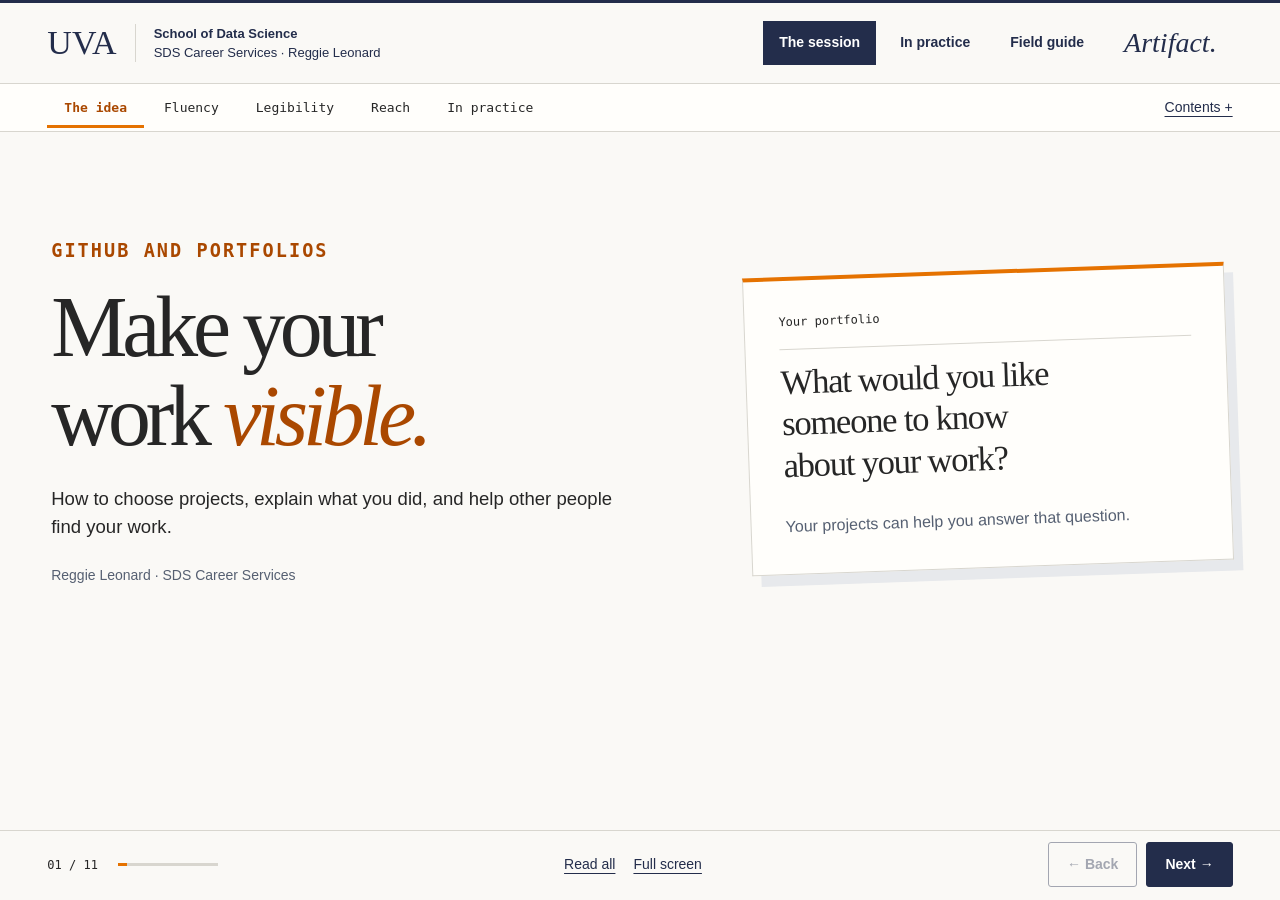
==== commit 116aabc0: "Release practical GitHub workshop with student-facing simplicity" ====
--- a/public/index.html
+++ b/public/index.html
@@ -3,256 +3,110 @@
 <head>
 <meta charset="utf-8"><meta name="viewport" content="width=device-width,initial-scale=1">
 <meta name="theme-color" content="#232D4B">
-<meta name="description" content="A scaffolded GitHub and portfolio workshop with Artifact's collection and writing kit. UVA School of Data Science, SDS Career Services.">
-<meta http-equiv="Content-Security-Policy" content="default-src 'none'; script-src 'sha256-OCPlKsZ6BVgz9vYdKTFRQtynzDoxMCj+MCQijY7RabU='; style-src 'unsafe-inline'; img-src data: blob:; font-src 'none'; connect-src 'none'; object-src 'none'; base-uri 'none'; form-action 'none'">
+<meta name="description" content="A practical GitHub and portfolio workshop with Artifact's collection and writing kit. UVA School of Data Science, SDS Career Services.">
+<meta http-equiv="Content-Security-Policy" content="default-src 'none'; script-src 'sha256-JcI5zgwdAKLTSM349fW0/XChAslTmvUOJd3Xo9PEp7k='; style-src 'unsafe-inline'; img-src data: blob:; font-src 'none'; connect-src 'none'; object-src 'none'; base-uri 'none'; form-action 'none'">
 <title>Make Your Work Visible | SDS Career Services</title>
-<style>:root{--navy:#232d4b;--ink:#242421;--orange:#e57200;--rust:#a44400;--paper:#f8f6f0;--white:#fffefa;--muted:#555d6d;--line:#d7d5ce;--tint:#efebe1;--blue:#e7edf2;--serif:Georgia,'Times New Roman',serif;--sans:-apple-system,BlinkMacSystemFont,'Segoe UI',Arial,sans-serif;--mono:ui-monospace,SFMono-Regular,Consolas,monospace}
-*{box-sizing:border-box}html{scroll-behavior:smooth}body{margin:0;background:var(--paper);color:var(--ink);font:17px/1.55 var(--sans)}button,input,textarea,select{font:inherit}button,a{touch-action:manipulation}button{cursor:pointer}button:disabled{opacity:.4;cursor:default}a{color:var(--navy);text-decoration-thickness:1px;text-underline-offset:4px;cursor:pointer}a:hover{color:var(--rust)}button:focus-visible,a:focus-visible,input:focus-visible,textarea:focus-visible,select:focus-visible,summary:focus-visible{outline:3px solid var(--rust);outline-offset:4px}h1,h2,h3,p,blockquote{margin-top:0}h1,h2,h3{text-wrap:balance}h1,h2{font-family:var(--serif);font-weight:400;letter-spacing:-.045em;line-height:1.08}h1{font-size:clamp(50px,6.2vw,88px)}h2{font-size:clamp(36px,3.6vw,54px);margin-bottom:22px}h3{font-size:23px;line-height:1.25;letter-spacing:-.02em}p{margin-bottom:1em}small,.small{font-size:13px;line-height:1.55;color:var(--muted)}[hidden]{display:none!important}.skip{position:fixed;top:-100px;left:12px;background:var(--white);z-index:200;padding:12px}.skip:focus{top:12px}.eyebrow{font:600 11px/1.4 var(--mono);letter-spacing:.13em;text-transform:uppercase;color:var(--rust);margin-bottom:14px}.lead{font-size:clamp(18px,1.7vw,24px);line-height:1.45;max-width:1000px;margin-bottom:25px}.large-text{font-size:25px;line-height:1.4}.button,.textbutton{border:0;background:none;color:var(--navy);font-size:14px}.textbutton{padding:6px 0;text-decoration:underline;text-underline-offset:4px;text-align:left}.button{background:var(--navy);color:#fff;display:inline-flex;align-items:center;justify-content:center;gap:10px;padding:12px 18px;min-height:44px;border:1px solid var(--navy);text-decoration:none;font-weight:600;line-height:1.35}.button.secondary{background:transparent;color:var(--navy);border-color:var(--line)}.button.secondary:hover{border-color:var(--navy)}.button.quiet{background:var(--tint);color:var(--navy);border-color:var(--tint)}.button.danger{border-color:#a52c2c;color:#a52c2c;background:transparent}.buttonrow{display:flex;gap:12px;align-items:center;flex-wrap:wrap}.wide{width:100%}.sr-only{position:absolute;overflow:hidden;width:1px;height:1px;clip:rect(0,0,0,0);white-space:nowrap}
-.masthead{height:76px;padding:0 4%;display:flex;align-items:center;justify-content:space-between;border-top:3px solid var(--navy);border-bottom:1px solid var(--line);background:var(--paper);gap:22px}.brand{border:0;background:none;display:flex;gap:18px;align-items:center;color:var(--navy);padding:0;text-align:left}.uva{font:36px/1 var(--serif);border-right:1px solid var(--line);padding-right:18px}.brandtext{font-size:13px;line-height:1.5}.brandtext span{display:block}.mainnav{display:flex;align-items:center;gap:7px}.mainnav>button{border:0;padding:12px 16px;font-size:14px;font-weight:600;background:none;color:var(--navy);min-height:44px}.mainnav>button[aria-current=page]{background:var(--navy);color:white}.mainnav>.artifact-word{font:italic 27px var(--serif);padding-right:0;margin-left:12px}.sectionbar{min-height:46px;display:flex;justify-content:space-between;align-items:center;padding:0 4%;border-bottom:1px solid var(--line);background:var(--white);gap:20px}.sectionbar nav{display:flex;gap:7px;flex-wrap:wrap}.sectionbar nav button{border:0;border-bottom:3px solid transparent;background:none;color:var(--muted);padding:11px 14px;font:12px var(--mono);min-height:44px}.sectionbar nav button[aria-current=step]{border-bottom-color:var(--orange);color:var(--rust);font-weight:600}.sectiontools{display:flex;gap:22px;white-space:nowrap}.sectiontools button{font:12px var(--mono);text-decoration:none}.stage{max-width:1660px;margin:auto;min-height:calc(100dvh - 188px);padding:30px 4.5% 28px}.slide{animation:enter .2s ease-out}.scene-context{display:flex;align-items:center;gap:15px;margin-bottom:20px;font:11px var(--mono);color:var(--muted);text-transform:uppercase;letter-spacing:.07em}.scene-context b{color:var(--rust)}.scene-context .mode{border-left:1px solid var(--line);padding-left:15px}.deckfooter{min-height:66px;background:var(--paper);display:flex;align-items:center;justify-content:space-between;padding:10px 4%;gap:20px;border-top:1px solid var(--line);position:sticky;bottom:0;z-index:10}.progress-meta{display:flex;align-items:center;gap:18px;font:12px var(--mono);white-space:nowrap}.progress-track{height:3px;width:100px;background:var(--line)}.progress-track span{display:block;height:3px;background:var(--orange)}.deck-tools{display:flex;gap:18px}.deck-tools button{font-size:12px}.page-buttons{display:flex;gap:10px}.hero{display:grid;grid-template-columns:1.25fr 1fr;gap:9%;align-items:center;min-height:490px}.hero h1{font-size:clamp(72px,7vw,114px);line-height:1;max-width:650px;margin-bottom:24px}.hero h1 em{color:var(--rust);font-weight:400}.hero .lead{max-width:620px}.byline{font-size:14px;color:var(--navy);margin-top:28px}.byline span{font-size:12px}.cover-paper{border:1px solid var(--line);border-top:5px solid var(--orange);padding:34px;background:var(--white);transform:rotate(-2deg);box-shadow:10px 16px 30px #232d4b0d}.cover-paper h2{font-size:36px;line-height:1.2}.cover-paper p{font-size:18px}.file-label{font:12px var(--mono);border-bottom:1px solid var(--line);padding-bottom:15px;margin-bottom:22px}.cover-bottom{display:flex;justify-content:space-between;gap:20px;border-top:1px solid var(--line);padding-top:16px;color:var(--muted);font:12px var(--mono)}.concepts{display:grid;grid-template-columns:repeat(3,1fr);gap:30px;margin-top:34px}.concepts article{border-top:3px solid var(--navy);padding-top:24px;min-height:205px}.number{font:12px var(--mono);color:var(--rust)}.concepts h3{font:38px var(--serif);margin:14px 0}.concepts p{font-size:20px;line-height:1.5}.refrain{font:italic clamp(23px,2.4vw,36px)/1.4 var(--serif);border-top:1px solid var(--line);padding-top:24px;margin:35px 0 0;color:var(--navy)}.start-options{display:flex;gap:9px;margin:18px 0 25px;flex-wrap:wrap}.start-options button{border:1px solid var(--line);background:var(--white);color:var(--navy);padding:11px 13px;text-align:left;font-size:13px;line-height:1.4;flex:1;min-width:150px;min-height:55px}.start-options button[aria-pressed=true]{border-color:var(--navy);background:var(--navy);color:white}.exercise-layout{display:grid;grid-template-columns:minmax(0,1fr) 220px;gap:42px;align-items:start}.exercise-layout>aside{border-left:1px solid var(--line);padding-left:26px}.postits{display:grid;grid-template-columns:repeat(3,1fr);gap:18px}.postits article{padding:23px 21px;background:#f2e7cf;box-shadow:2px 5px 0 #00000008}.postits article:nth-child(2){background:#e5ebeb}.postits article:nth-child(3){background:#ebe5ed}.postits p{font-size:17px;margin-bottom:0;line-height:1.5}.note-label{display:block;font:11px var(--mono);text-transform:uppercase;line-height:1.6;color:var(--navy);margin-bottom:16px}.continuation{font-size:14px;border-top:1px solid var(--line);padding-top:15px;margin:21px 0 0;color:var(--muted)}.continuation b{color:var(--navy)}.help{margin:22px 0 14px}.help-buttons{display:flex;align-items:center;gap:5px;flex-wrap:wrap}.help-buttons button{border:1px solid var(--line);padding:8px 12px;background:none;color:var(--navy);font-size:12px;min-height:38px}.help-buttons button[aria-pressed=true]{background:var(--blue);border-color:#798497}.help-panel{margin-top:12px;border-left:3px solid var(--orange);background:var(--white);padding:16px 20px;font-size:15px}.help-panel p:last-child{margin:0}.help-panel ul{margin:0;padding-left:19px}.help-panel li{margin:6px 0}.help-title{font:600 11px var(--mono);text-transform:uppercase;color:var(--rust);margin-bottom:10px}.timer{font-size:12px;padding-bottom:17px}.timer-label{font:11px var(--mono);color:var(--muted);text-transform:uppercase}.timer-display{font:clamp(50px,5vw,76px)/1.2 var(--serif);font-variant-numeric:tabular-nums;letter-spacing:-.06em;color:var(--navy);margin:7px 0 15px}.timer-buttons{display:flex;gap:8px}.timer-buttons button{border:1px solid var(--line);padding:9px 12px;min-height:40px;background:var(--white);color:var(--navy);font-weight:600;font-size:12px}.timer-buttons button:first-child{background:var(--navy);border-color:var(--navy);color:white}.timer-presets{display:flex;gap:6px;flex-wrap:wrap;margin-top:12px}.timer-presets button{border:0;background:none;color:var(--muted);font:11px var(--mono);text-decoration:underline;text-underline-offset:3px;padding:5px 3px}.timer-status{font-size:12px;min-height:20px;margin:10px 0 0;color:var(--muted)}.timer.expired .timer-display{color:var(--rust)}.model-grid{display:grid;grid-template-columns:310px minmax(0,1fr);gap:48px;margin:25px 0}.employer-card{background:var(--navy);color:white;padding:27px}.employer-card .eyebrow,.employer-card .small{color:#e1e5ee}.employer-card h3{font:32px/1.25 var(--serif)}.employer-card p{font-size:16px}.employer-card a{color:white;font-size:13px}.employer-card .small{font-size:12px;margin-top:20px}.steps{display:grid;grid-template-columns:repeat(4,1fr);gap:6px;margin-bottom:24px}.steps button{border:0;border-bottom:3px solid var(--line);background:none;padding:12px 8px;color:var(--muted);text-align:left;font-size:13px}.steps button[aria-pressed=true]{border-color:var(--orange);color:var(--navy);font-weight:600}.model-panel{padding:16px 0}.model-panel h3{font:36px/1.17 var(--serif)}.model-panel>p{font-size:22px;line-height:1.5}.model-detail{font-size:16px!important;border-top:1px solid var(--line);padding-top:18px;color:var(--muted)}.example-chain{display:flex;gap:14px;align-items:center;margin-top:28px;flex-wrap:wrap}.example-chain span{font:12px var(--mono);padding:9px 12px;background:var(--tint)}.example-chain span+span:before{content:'→';margin-right:14px;color:var(--rust)}.task-card{border-left:4px solid var(--orange);background:var(--white);padding:20px 25px;margin-bottom:20px}.task-card .large-text{margin-bottom:12px}.task-card a{font-size:13px}.task-card .small{margin-top:9px;margin-bottom:0}.choice-lines{display:grid;gap:6px;counter-reset:choice}.choice-lines p{counter-increment:choice;display:flex;align-items:start;gap:15px;font-size:17px;border-bottom:1px solid var(--line);padding:8px 0;margin:0}.choice-lines p:before{content:counter(choice,upper-alpha);font:13px var(--mono);color:var(--rust);margin-top:5px}.own-work{padding:11px 16px;background:var(--blue);display:flex;justify-content:space-between;align-items:center;gap:20px;margin:0 0 20px;font-size:14px;color:var(--navy)}.own-work span{overflow-wrap:anywhere}.own-work b{display:inline;font-weight:600}.own-work .textbutton{font-size:12px;flex-shrink:0}.own-work small{display:block;margin-top:3px}.three-questions{display:grid;grid-template-columns:repeat(3,1fr);gap:20px;margin:25px 0}.three-questions article{border-top:2px solid var(--navy);padding-top:20px}.three-questions h3{font:25px/1.2 var(--serif);margin-bottom:14px}.three-questions p{font-size:17px}.three-questions.compact{gap:25px}.three-questions.compact h3{font-size:24px}.segmented{display:flex;gap:5px;flex-wrap:wrap;margin-bottom:20px}.segmented button{border:1px solid var(--line);padding:9px 15px;background:none;color:var(--navy);font-size:13px;min-height:40px}.segmented button[aria-pressed=true]{background:var(--navy);color:white;border-color:var(--navy)}.readme-grid{display:grid;grid-template-columns:minmax(0,1.5fr) minmax(250px,.75fr);gap:34px}.readme-window{background:var(--white);border:1px solid var(--line);padding:25px 28px}.readme-window h3{font:29px/1.2 var(--serif)}.readme-window p{font-size:17px;margin-bottom:14px}.readme-window .file-label{margin-bottom:18px;padding-bottom:12px}.criterion{border-top:2px solid var(--navy);padding-top:13px;margin-bottom:20px}.criterion h3{font-size:16px;margin-bottom:9px}.criterion p{font-size:15px}.source-line{display:flex;gap:18px;flex-wrap:wrap;align-items:baseline;margin-top:20px;font-size:12px;color:var(--muted)}.source-line button{font-size:12px}.sample-paragraph{padding:30px 35px;background:var(--white);border-left:4px solid var(--orange);font:28px/1.4 var(--serif);margin:0 0 25px}.surface-grid{display:grid;grid-template-columns:repeat(3,1fr);gap:30px;margin:30px 0}.surface-grid article{border-top:3px solid var(--navy);padding-top:22px}.surface-grid h3{font:31px var(--serif)}.surface-grid p{font-size:18px}.surface-grid pre{font:13px/1.5 var(--mono);background:var(--white);padding:14px}.surface-grid .eyebrow{font-size:11px}.profile-links{display:flex;gap:18px;flex-wrap:wrap;margin:16px 0}.surface-grid a{font-size:13px}.reach-grid{display:grid;grid-template-columns:1.4fr .9fr;gap:35px}.message-card{background:var(--white);border:1px solid var(--line);padding:23px 28px}.message-card h3{font:25px var(--serif)}.message-card p{font-size:17px}.message-card .small{border-top:1px solid var(--line);padding-top:14px;margin-bottom:0;font-size:12px}.reach-task{border-left:1px solid var(--line);padding-left:28px}.reach-task .timer{display:grid;grid-template-columns:1fr 1fr;gap:0 16px;align-items:center}.reach-task .timer-label,.reach-task .timer-status{grid-column:1/-1}.reach-task .timer-display{font-size:58px;margin-bottom:0}.reach-task .timer-presets{grid-column:1/-1}.reach-task .own-work{font-size:13px}.recommendation{border-top:1px solid var(--line);padding:13px 0;display:flex;align-items:start;gap:18px}.recommendation h3{font-size:18px;min-width:180px;max-width:230px;margin:0}.recommendation p{font-size:14px;margin:0;flex:1}.recommendation button{flex-shrink:0}.work-layout .timer-display{font-size:92px}.peer-steps article{display:flex;gap:25px;border-top:1px solid var(--line);padding:17px 0}.peer-steps article>span{font:30px var(--serif);color:var(--rust)}.peer-steps h3{font-size:22px;margin-bottom:9px}.peer-steps p{font-size:18px;margin-bottom:0}.phase-note{padding:16px;background:var(--tint);font-size:14px}.recap h3{font-size:31px}.closing{border-top:1px solid var(--line);padding-top:25px;margin-top:24px}
-.reference-page{max-width:1500px;margin:auto;padding:44px 5% 65px;min-height:80vh}.reference-head{display:flex;justify-content:space-between;gap:28px;align-items:start;margin-bottom:24px}.reference-head h1{font-size:clamp(44px,5vw,76px);margin-bottom:20px}.reference-head>.button{white-space:nowrap;margin-top:15px}.filter-summary{display:flex;justify-content:space-between;gap:20px;align-items:baseline;border-top:1px solid var(--line);padding-top:15px}.filter-summary p{font-size:15px}.route-grid{display:grid;grid-template-columns:repeat(3,1fr);gap:24px;margin:22px 0 35px}.route-card{background:var(--white);border:1px solid var(--line);padding:27px;display:flex;flex-direction:column}.route-card h2{font-size:29px;letter-spacing:-.02em}.route-card p{font-size:15px}.route-card .route-done{font-size:13px;padding-top:15px;border-top:1px solid var(--line);margin-top:auto;color:var(--muted)}.route-card button{margin-top:8px}.guide-layout{display:grid;grid-template-columns:210px minmax(0,1fr);gap:45px}.guide-layout>nav{display:flex;flex-direction:column;gap:5px;align-self:start;position:sticky;top:20px}.guide-layout>nav button{text-align:left;background:none;border:0;padding:11px 14px;color:var(--navy);font-size:14px}.guide-layout>nav button[aria-current=page]{background:var(--navy);color:#fff}.prose{max-width:970px;min-width:0}.prose h2{font-size:38px;line-height:1.18}.prose h3{font-size:24px;margin:32px 0 15px}.prose p,.prose li{font-size:17px;line-height:1.65}.prose ul,.prose ol{padding-left:24px}.prose li{margin:8px 0}.prose pre{white-space:pre-wrap;background:var(--white);padding:22px;font:13px/1.6 var(--mono);overflow-wrap:anywhere}.prose code{font: .87em var(--mono)}.table-scroll{overflow-x:auto;width:100%}table{width:100%;border-collapse:collapse;font-size:14px;margin:20px 0}td,th{text-align:left;vertical-align:top;border-bottom:1px solid var(--line);padding:15px 12px;line-height:1.55}th{background:var(--tint);font-size:12px}td:first-child{font-weight:600}.prose table{font-size:14px}.guide-links{border-top:1px solid var(--line);display:flex;flex-wrap:wrap;gap:12px;padding-top:22px;margin-top:30px}.searchfield{display:block;font-size:13px;color:var(--navy);max-width:650px;margin:20px 0}.searchfield input{display:block;width:100%;padding:13px 15px;margin-top:8px;border:1px solid #9098a5;background:var(--white);color:var(--ink)}.source-entry{padding:18px 0;border-top:1px solid var(--line)}.source-entry h3{font-size:19px;margin:5px 0 10px}.source-entry p{font-size:14px;margin-bottom:6px}.source-entry .source-meta{font:11px var(--mono);color:var(--muted)}.prompt-list{display:grid;grid-template-columns:1fr 1fr;gap:16px;margin:24px 0}.prompt-list article{padding:20px;border:1px solid var(--line);background:var(--white)}.prompt-list h3{margin-top:0}.prompt-list p{font-size:15px}.artifact-title{font-style:italic;color:var(--navy)}.artifact-tabs{display:flex;gap:30px;border-bottom:1px solid var(--line);margin-bottom:32px}.artifact-tabs button{background:none;border:0;border-bottom:3px solid transparent;color:var(--navy);padding:12px 0;min-height:45px;font-size:16px}.artifact-tabs button[aria-pressed=true]{border-bottom-color:var(--orange);font-weight:600}.lens-filters{display:flex;gap:8px;flex-wrap:wrap;margin:20px 0}.lens-filters button{background:none;border:1px solid var(--line);padding:10px 15px;color:var(--navy);font-size:13px;min-height:40px}.lens-filters button[aria-pressed=true]{background:var(--navy);color:white;border-color:var(--navy)}.collection-grid{display:grid;grid-template-columns:repeat(3,1fr);gap:24px;margin-top:22px}.portfolio-card{border:1px solid var(--line);background:var(--white);padding:30px;text-align:left;display:flex;flex-direction:column;min-height:285px;color:var(--ink);transition:box-shadow .2s,transform .2s}.portfolio-card:hover{box-shadow:0 8px 30px #232d4b14;transform:translateY(-2px)}.portfolio-card h2{font-size:30px;margin:16px 0 12px}.portfolio-card p{font-size:15px}.portfolio-card .stage-label{font-size:12px;color:var(--muted);margin-bottom:15px}.card-action{margin-top:auto;border-top:1px solid var(--line);padding-top:16px;font:600 12px var(--mono);color:var(--navy)}.artifact-foot{border-top:1px solid var(--line);padding-top:24px;margin-top:45px;color:var(--muted);font-size:13px}.artifact-foot p{max-width:850px}.writing-layout{display:grid;grid-template-columns:195px minmax(0,1fr);gap:32px}.writing-nav{display:flex;flex-direction:column;gap:8px;align-self:start}.writing-nav button{border:1px solid var(--line);background:none;padding:14px;text-align:left;color:var(--navy);font-size:14px}.writing-nav button[aria-pressed=true]{border-color:var(--navy);background:var(--navy);color:white}.writing-paper{background:var(--white);padding:32px;border:1px solid var(--line);min-width:0}.writing-paper h2{font-size:38px}.writing-paper td:first-child{width:23%}.writing-paper td:nth-child(2){width:40%}.reading-card{border-top:3px solid var(--navy);background:var(--white);padding:24px}.reading-card h2{font-size:26px}.reading-card p{font-size:15px}.reading-card .small{font-size:12px}.result-count{font:12px var(--mono);color:var(--muted);margin:16px 0}
-dialog{border:1px solid var(--line);padding:28px 32px;background:var(--paper);color:var(--ink);max-width:790px;width:calc(100% - 30px);max-height:88dvh;overflow:auto;box-shadow:0 24px 75px #232d4b38}dialog::backdrop{background:#11182799}.dialog-top{display:flex;align-items:start;gap:25px;justify-content:space-between;position:sticky;top:-28px;background:var(--paper);padding:10px 0 16px;z-index:1;border-bottom:1px solid var(--line);margin-bottom:22px}.dialog-top h2{font-size:32px;line-height:1.2;margin:0}.dialog-close{background:none;border:1px solid var(--line);padding:9px 11px;color:var(--navy);font-size:13px;white-space:nowrap;min-height:40px}.dialog-body p{font-size:16px}.dialog-field{display:block;font-size:14px;margin:18px 0}.dialog-field input,.dialog-field select{display:block;width:100%;border:1px solid #9098a5;background:var(--white);padding:12px 14px;color:var(--ink);margin-top:7px}.checkline{font-size:14px;display:flex;gap:10px;align-items:start;margin:18px 0}.checkline input{width:18px;height:18px;margin-top:3px;accent-color:var(--navy)}.dialog-code{display:block;width:100%;min-height:280px;max-height:55vh;resize:vertical;border:1px solid var(--line);background:var(--white);padding:20px;font:14px/1.6 var(--mono);color:var(--ink)}.dialog-text{white-space:pre-wrap;overflow-wrap:anywhere;font-size:16px}.dialog-section{border-top:1px solid var(--line);padding-top:18px;margin-top:22px}.contents-group{margin:20px 0}.contents-group h3{font:13px var(--mono);color:var(--rust);margin-bottom:9px}.contents-group button{display:flex;gap:14px;text-align:left;width:100%;border:0;background:none;color:var(--navy);padding:10px 0;font-size:15px}.contents-group button span{font:12px var(--mono);color:var(--muted);margin-top:3px}.notification{position:fixed;bottom:80px;left:50%;transform:translateX(-50%);background:var(--navy);color:#fff;padding:14px 22px;font-size:14px;z-index:200;max-width:90vw;box-shadow:0 4px 20px #0002}.status-message{font-size:13px;color:var(--muted);margin-top:12px}.dialog-steps{padding-left:24px}.dialog-steps li{margin:16px 0}.presenting [data-own-work],.presenting .sectiontools [data-action=work-card],.presenting .start-options{display:none!important}.presenting .masthead{height:62px}.presenting .stage{min-height:calc(100dvh - 174px)}.read-all .slide{display:block!important;border-bottom:2px solid var(--line);margin-bottom:60px;padding-bottom:45px}.read-all .deckfooter{position:static}.read-all .stage{max-width:1350px}.no-results{border:1px solid var(--line);padding:25px;color:var(--muted)}.noscript{padding:35px;background:var(--white)}
-@keyframes enter{from{opacity:.2;transform:translateY(4px)}to{opacity:1;transform:none}}
-@media(min-width:1700px){.stage{padding-top:48px}.hero{min-height:620px}.hero h1{font-size:120px}.slide h2{font-size:58px}.postits p,.three-questions p{font-size:20px}.readme-window p{font-size:19px}.model-panel>p{font-size:25px}.task-card .large-text{font-size:29px}.peer-steps p{font-size:21px}}
-@media(max-width:1180px){.brandtext{font-size:11px}.masthead{padding:0 3%;gap:15px}.mainnav>button{padding:10px 12px;font-size:13px}.mainnav>.artifact-word{font-size:24px}.stage{padding:26px 4%}.sectionbar{padding:0 3%}.sectiontools{gap:14px}.exercise-layout{grid-template-columns:minmax(0,1fr) 185px;gap:24px}.exercise-layout>aside{padding-left:18px}.postits{gap:12px}.postits article{padding:18px}.postits p{font-size:15px}.hero{min-height:460px;gap:6%}.model-grid{grid-template-columns:270px 1fr;gap:30px}.model-panel h3{font-size:32px}.model-panel>p{font-size:20px}.concepts p{font-size:18px}.deck-tools{gap:12px}.progress-track{width:65px}.recommendation{flex-wrap:wrap;gap:8px}.recommendation h3{max-width:none;min-width:0;flex:1}.recommendation p{flex-basis:100%;order:3}.surface-grid{gap:22px}.surface-grid p{font-size:17px}.reach-grid{grid-template-columns:1.35fr 1fr;gap:24px}.collection-grid,.route-grid{gap:18px}.portfolio-card{padding:24px}.writing-layout{grid-template-columns:165px 1fr;gap:22px}}
-@media(max-width:820px){.masthead{height:auto;min-height:76px;flex-wrap:wrap;padding:16px 22px;gap:16px}.brandtext{font-size:12px}.mainnav{width:100%;border-top:1px solid var(--line);padding-top:10px;justify-content:space-between;gap:2px}.mainnav>button{font-size:13px;padding:10px 12px}.mainnav>.artifact-word{font-size:24px;margin:0}.sectionbar{flex-wrap:wrap;padding:0 18px;gap:0}.sectionbar nav{gap:0;overflow:auto;flex-wrap:nowrap;width:100%;justify-content:space-between}.sectionbar nav button{padding:10px 8px;font-size:11px;white-space:nowrap}.sectiontools{width:100%;border-top:1px solid var(--line);justify-content:space-between;padding:8px 3px}.stage{padding:25px 24px;min-height:calc(100dvh - 275px)}.scene-context{font-size:10px;gap:10px}.hero{grid-template-columns:1fr;min-height:0;gap:25px}.hero h1{font-size:82px}.hero h1 br{display:none}.hero h1 em{display:inline}.cover-paper{max-width:560px;padding:25px;transform:none}.cover-paper h2{font-size:32px}.cover-bottom{margin-top:30px;flex-direction:column;gap:8px}.concepts{gap:18px}.concepts h3{font-size:30px}.concepts p{font-size:16px}.concepts article{min-height:0}.exercise-layout,.readme-grid,.model-grid,.reach-grid{grid-template-columns:1fr;gap:22px}.exercise-layout>aside{border:0;border-top:1px solid var(--line);padding:18px 0 0}.exercise-layout>aside>.timer{display:flex;align-items:center;gap:15px;flex-wrap:wrap}.timer-label{width:100%}.timer-display{font-size:60px;margin:0}.timer-presets{margin:0}.timer-status{width:100%;margin:0}.exercise-layout>aside>.button{width:auto}.postits{grid-template-columns:repeat(3,1fr)}.model-grid .employer-card{padding:22px}.employer-card h3{font-size:29px}.model-panel{padding:5px 0}.three-questions{gap:16px}.three-questions h3{font-size:23px}.three-questions p{font-size:16px}.readme-grid>aside{display:grid;grid-template-columns:repeat(3,1fr);gap:18px}.criterion h3{font-size:14px}.criterion p{font-size:13px}.reach-task{padding:20px 0 0;border-left:0;border-top:1px solid var(--line)}.reach-task .timer{display:flex;flex-wrap:wrap;gap:12px}.reach-task .timer-presets{margin:0}.surface-grid{gap:18px}.surface-grid h3{font-size:26px}.surface-grid p{font-size:16px}.reference-page{padding:32px 24px 45px}.reference-head{display:block}.reference-head>.button{margin-top:0;margin-bottom:12px}.guide-layout{grid-template-columns:1fr;gap:24px}.guide-layout>nav{position:static;flex-direction:row;flex-wrap:wrap;border-bottom:1px solid var(--line);padding-bottom:18px;gap:4px}.guide-layout>nav button{font-size:13px;padding:9px 12px}.collection-grid,.route-grid{grid-template-columns:1fr 1fr}.writing-layout{grid-template-columns:1fr}.writing-nav{flex-direction:row;flex-wrap:wrap;gap:6px}.writing-nav button{font-size:13px;padding:11px}.writing-paper{padding:24px}.deckfooter{gap:8px;padding:12px 20px;flex-wrap:wrap}.deck-tools{order:3;width:100%;justify-content:center;gap:20px}.deck-tools button{font-size:11px}.progress-meta{gap:10px}.page-buttons button{padding:10px 15px}.sectionbar nav{scrollbar-width:thin}.presenting .stage{min-height:calc(100dvh - 225px)}}
-@media(max-width:540px){body{font-size:16px}.masthead{padding:14px 18px}.uva{font-size:30px;padding-right:14px}.brand{gap:14px}.brandtext{font-size:11px}.mainnav>button{font-size:12px;padding:9px}.mainnav>.artifact-word{font-size:22px}.stage{padding:24px 20px}.slide h2{font-size:36px}.hero h1{font-size:70px}.hero .lead{font-size:21px}.hero .byline{margin-top:20px}.cover-paper h2{font-size:29px}.cover-paper p{font-size:16px}.concepts,.surface-grid,.three-questions,.postits{grid-template-columns:1fr}.concepts{gap:22px}.concepts article{padding-top:16px}.concepts h3{font-size:32px;margin:10px 0}.concepts p{font-size:18px;margin-bottom:0}.refrain{font-size:27px}.start-options{display:grid;grid-template-columns:1fr 1fr;gap:7px}.start-options button{min-width:0;font-size:12px;padding:10px;min-height:66px}.start-options button:last-child{grid-column:1/-1;min-height:48px}.postits{gap:12px}.postits article{padding:17px 20px}.postits p{font-size:16px}.note-label{margin-bottom:8px}.help-buttons{gap:4px}.help-buttons button{font-size:11px;padding:8px}.steps{gap:3px}.steps button{font-size:11px;padding:9px 5px}.model-panel h3{font-size:30px}.model-panel>p{font-size:19px}.example-chain{gap:5px}.example-chain span{font-size:10px;padding:8px}.example-chain span+span:before{margin-right:6px}.three-questions{gap:15px}.three-questions article{padding-top:15px}.three-questions h3{margin-bottom:10px}.three-questions p{margin-bottom:0}.readme-window{padding:21px}.readme-window h3{font-size:26px}.readme-window p{font-size:16px}.readme-grid>aside{grid-template-columns:1fr;gap:0}.criterion{margin-bottom:12px}.criterion h3{font-size:15px}.criterion p{font-size:15px}.sample-paragraph{font-size:24px;padding:23px}.surface-grid{gap:25px}.surface-grid article{padding-top:17px}.surface-grid h3{font-size:29px}.surface-grid p{font-size:18px}.message-card{padding:21px}.message-card p{font-size:16px}.reach-grid .segmented button{font-size:12px;padding:8px 11px}.recap h3{font-size:30px}.collection-grid,.route-grid,.prompt-list{grid-template-columns:1fr}.reference-page{padding:30px 19px}.reference-head h1{font-size:49px}.reference-head .lead{font-size:18px}.artifact-tabs{gap:20px}.artifact-tabs button{font-size:13px}.portfolio-card{min-height:260px;padding:25px}.portfolio-card h2{font-size:31px}.writing-paper{padding:22px 17px}.writing-paper h2{font-size:33px}.writing-paper table{min-width:550px}.prose table{min-width:550px}.artifact-tabs{gap:18px}.lens-filters{gap:5px}.lens-filters button{font-size:12px;padding:8px 12px}.own-work{font-size:13px;padding:12px;gap:12px}.own-work small{font-size:11px}.dialog-top h2{font-size:27px}.dialog-top{top:-20px;padding-top:8px}dialog{padding:20px;max-height:90dvh}.dialog-code{font-size:12px;padding:14px}.deck-tools{gap:16px}.progress-track{width:60px}.filter-summary{align-items:start}.filter-summary p{font-size:13px}.filter-summary button{font-size:12px;min-width:85px}.prose h2{font-size:33px}.prose p,.prose li{font-size:16px}}
+<style>:root{--navy:#232D4B;--orange:#E57200;--accent:#AA4800;--paper:#FAF9F6;--cream:#F5F3EC;--white:#fffefb;--ink:#262626;--muted:#566072;--line:#D8D6CF;--soft:#EEF0F3;--tint:#F5E9D8;--serif:Georgia,'Times New Roman',serif;--sans:-apple-system,BlinkMacSystemFont,'Segoe UI',Arial,sans-serif;--mono:ui-monospace,SFMono-Regular,Consolas,monospace}
+*{box-sizing:border-box}html{scroll-behavior:smooth}body{margin:0;color:var(--ink);background:var(--paper);font-family:var(--sans);line-height:1.55}h1,h2,h3,p{margin-top:0}h1,h2{font-family:var(--serif);font-weight:400;letter-spacing:-.035em;line-height:1.13}button,input,textarea,select{font:inherit}button{cursor:pointer}button,a{-webkit-tap-highlight-color:transparent}button:disabled{cursor:default;opacity:.4}a{color:var(--navy);text-underline-offset:4px}button:focus-visible,a:focus-visible,input:focus-visible,textarea:focus-visible,summary:focus-visible,[tabindex]:focus-visible{outline:3px solid var(--accent);outline-offset:4px}button{color:inherit}a{overflow-wrap:anywhere}[hidden]{display:none!important}.sr-only{position:absolute;width:1px;height:1px;padding:0;margin:-1px;overflow:hidden;clip:rect(0,0,0,0);white-space:nowrap;border:0}.skip{position:absolute;left:16px;top:-100px;background:white;padding:12px;z-index:100}.skip:focus{top:10px}.eyebrow{font:600 12px/1.5 var(--mono);letter-spacing:.11em;text-transform:uppercase;color:var(--accent);margin-bottom:18px}.lead{font-size:clamp(18px,1.65vw,24px);line-height:1.5;max-width:880px}.small{font-size:14px;color:var(--muted);line-height:1.55}.button{display:inline-flex;gap:8px;align-items:center;justify-content:center;min-height:44px;padding:11px 18px;border:1px solid var(--navy);background:var(--navy);color:white;font-weight:600;font-size:14px;text-decoration:none;border-radius:3px}.button.secondary{background:transparent;color:var(--navy)}.buttonrow{display:flex;flex-wrap:wrap;gap:12px;align-items:center;margin:22px 0}.textbutton{border:0;background:none;color:var(--navy);padding:7px 0;text-decoration:underline;text-underline-offset:4px;font-size:14px}.masthead{display:flex;align-items:center;gap:24px;justify-content:space-between;padding:13px clamp(20px,3.7vw,64px);border-top:3px solid var(--navy);border-bottom:1px solid var(--line);min-height:74px}.brand{display:flex;align-items:center;text-align:left;gap:18px;border:0;background:none;padding:0;color:var(--navy)}.uva{font:34px var(--serif);border-right:1px solid var(--line);padding-right:18px}.brandtext{display:grid;font-size:13px;line-height:1.5}.mainnav{display:flex;gap:8px;align-items:center}.mainnav button{border:0;background:none;padding:11px 16px;font-size:14px;font-weight:600;min-height:44px;color:var(--navy)}.mainnav button[aria-current=page]{color:white;background:var(--navy)}.mainnav .artifact-word{font:italic 28px var(--serif);font-weight:400}.sectionbar{display:flex;align-items:center;justify-content:space-between;border-bottom:1px solid var(--line);padding:0 clamp(20px,3.7vw,64px);background:var(--white);min-height:48px}#chapter-nav{display:flex;flex-wrap:wrap;gap:3px}#chapter-nav button{background:none;border:0;border-bottom:3px solid transparent;padding:13px 17px 10px;font:13px var(--mono)}#chapter-nav button[aria-current=step]{color:var(--accent);border-bottom-color:var(--orange);font-weight:600}.stage{max-width:1700px;padding:32px clamp(24px,4vw,68px) 24px;margin:auto;min-height:calc(100dvh - 202px)}.slide{animation:enter .16s ease-out}.slide-title{font-size:clamp(36px,3.75vw,60px);margin-bottom:24px;max-width:1170px}.slide h2{font-size:clamp(23px,2vw,32px)}.slide p{font-size:clamp(17px,1.45vw,22px)}.slide .small{font-size:14px}.deckfooter{position:sticky;bottom:0;z-index:10;display:flex;align-items:center;justify-content:space-between;gap:18px;min-height:68px;border-top:1px solid var(--line);background:var(--paper);padding:10px clamp(20px,3.7vw,64px)}.progress-meta{display:flex;gap:20px;align-items:center;font:12px var(--mono)}.progress-track{height:3px;width:100px;background:var(--line)}.progress-track span{display:block;height:3px;background:var(--orange)}.deck-tools,.page-buttons{display:flex;gap:18px;align-items:center}.page-buttons{gap:9px}.cover-grid{display:grid;grid-template-columns:1.1fr .9fr;gap:9%;align-items:center;min-height:510px}.cover-grid h1{font-size:clamp(62px,6.7vw,104px);line-height:1.04;letter-spacing:-.06em;margin-bottom:24px}.cover-grid h1 em{color:var(--accent);font-weight:400}.cover-grid .lead{max-width:660px}.cover-grid .byline{font-size:14px;color:var(--muted);margin-top:24px}.cover-paper{background:var(--white);border:1px solid var(--line);border-top:4px solid var(--orange);padding:34px;box-shadow:9px 11px 0 #e7e9ec;transform:rotate(-2deg)}.cover-paper h2{font-size:clamp(28px,2.7vw,43px);line-height:1.2}.cover-paper .file-label{font:12px var(--mono);border-bottom:1px solid var(--line);padding-bottom:20px}.cover-paper p:last-child{font-size:16px;color:var(--muted);margin:25px 0 0}.concept-grid,.presence-grid,.permission-grid{display:grid;grid-template-columns:repeat(3,1fr);gap:36px}.concept-grid{margin-top:38px}.concept-grid article,.presence-grid article,.permission-grid article{border-top:3px solid var(--navy);padding-top:23px}.concept-grid .eyebrow{margin-bottom:18px}.concept-grid h2{font-size:32px;line-height:1.18;min-height:76px}.concept-grid p:not(.eyebrow){max-width:360px}.refrain{font-family:var(--serif);font-style:italic;font-size:clamp(23px,2.2vw,34px)!important;border-top:1px solid var(--line);padding-top:25px;margin:34px 0 12px}.note-grid{display:grid;grid-template-columns:repeat(3,1fr);gap:28px;margin-top:28px}.note{padding:28px 26px 20px;box-shadow:5px 7px 0 #e5e2d8;background:#F5E8BD;border-top:3px solid #DAC785;min-height:245px}.note:nth-child(2){background:#E8EDF0;border-color:#AEBBC9}.note:nth-child(3){background:#F1E2D5;border-color:#CDAF95}.note p{font-size:19px}.closing-line{margin-top:28px}.example-layout{display:grid;grid-template-columns:.8fr 1.2fr;gap:46px;align-items:start}.employer-card{background:var(--navy);color:white;padding:27px 30px}.employer-card .eyebrow{color:#FFC080}.employer-card h2{font-size:34px}.employer-card p{font-size:19px}.employer-card a{color:white;font-size:14px}.tabs{display:flex;flex-wrap:wrap;gap:7px;margin:0 0 24px}.tabs button{background:transparent;border:1px solid var(--line);padding:10px 16px;min-height:44px;font-size:14px;border-radius:3px}.tabs button[aria-pressed=true]{background:var(--navy);border-color:var(--navy);color:white}.example-body h2{font-size:31px}.example-body p{font-size:20px}.question-callout{padding:20px 22px;background:var(--cream);border-left:4px solid var(--orange);font-size:21px;margin-top:23px}.bridge-step{border-bottom:1px solid var(--line);padding:0 0 10px;margin:0 0 13px}.bridge-step b{font-size:13px;color:var(--accent);display:block;margin-bottom:4px}.bridge-step p{font-size:18px;margin-bottom:0}.slide-links{display:flex;flex-wrap:wrap;gap:14px 26px;border-top:1px solid var(--line);padding-top:16px;margin-top:26px}.slide-links a,.slide-links button{font-size:14px;text-decoration:underline;text-underline-offset:4px;color:var(--navy);border:0;background:none;padding:4px 0;text-align:left;min-height:30px}.capability-grid{display:grid;grid-template-columns:repeat(3,1fr);gap:18px 28px}.capability-grid article{border-top:2px solid var(--navy);padding-top:17px}.capability-grid h2{font-size:26px;margin-bottom:10px}.capability-grid p{font-size:18px;margin:0}.readme-layout{display:grid;grid-template-columns:1.4fr .7fr;gap:40px;align-items:start}.readme-paper{border:1px solid var(--line);background:var(--white)}.paper-toolbar{display:flex;align-items:center;justify-content:space-between;gap:15px;background:var(--soft);padding:12px 18px;font:12px var(--mono);border-bottom:1px solid var(--line)}.paper-toolbar .tabs{margin:0}.paper-toolbar button{padding:7px 12px;min-height:36px}.readme-paper #readme-example{padding:26px}.readme-paper h2{font-size:30px}.readme-paper p{font-size:19px}.readme-paper p:last-child{margin-bottom:0}.reader-questions h2{font-size:29px}.reader-questions ol{padding-left:23px;font-size:20px}.reader-questions li{padding:10px 0;border-bottom:1px solid var(--line)}.reader-questions .small{margin-top:20px}.presence-grid h2{font-size:30px}.presence-grid p{font-size:20px}.website-grid{display:grid;grid-template-columns:repeat(4,1fr);gap:24px;margin:26px 0}.website-grid article{padding:22px 0;border-top:3px solid var(--navy)}.website-grid h2{font-size:27px}.website-grid p{font-size:19px}.permission-grid{margin-top:35px}.permission-grid h2{font-size:29px}.permission-grid p{font-size:20px}.permission-note{background:var(--cream);padding:22px;margin-top:34px;font-size:19px!important}.message-paper{background:var(--white);border:1px solid var(--line);padding:28px 34px;max-width:1130px}.message-example{font-size:23px!important;line-height:1.6;margin-bottom:20px}.message-framework{border-top:1px solid var(--line);padding-top:18px;font-size:15px!important;color:var(--muted);margin:0}.practice-grid{display:grid;grid-template-columns:repeat(3,1fr);gap:18px;margin-top:25px}.practice-grid>button{text-align:left;background:var(--white);border:1px solid var(--line);border-top:3px solid var(--navy);padding:22px;min-height:130px;transition:border-color .15s}.practice-grid>button:hover{border-color:var(--accent);background:var(--cream)}.practice-grid h2{font-size:26px;margin-bottom:10px}.practice-grid p{font-size:17px;margin:0}.closing-grid{display:grid;grid-template-columns:1.15fr .85fr;gap:70px;align-items:center;min-height:500px}.closing-grid h1{font-size:clamp(45px,4.7vw,74px)}.closing-paper{padding:32px;background:var(--white);border-top:4px solid var(--orange)}.closing-paper h2{font-size:32px}.closing-paper p{font-size:20px}
+/* Reference views */
+.reference-page{max-width:1440px;padding:40px clamp(22px,4vw,64px) 70px;margin:auto}.reference-head{display:flex;justify-content:space-between;align-items:flex-start;gap:35px;margin-bottom:26px}.reference-head h1{font-size:clamp(44px,5vw,72px);margin:0 0 20px}.reference-head .button{white-space:nowrap}.reference-head .lead{font-size:20px;max-width:850px}.reference-head .eyebrow{margin-bottom:15px}.practice-links{display:flex;flex-wrap:wrap;gap:12px 28px;padding:20px 0;margin-bottom:24px;border-top:1px solid var(--line);border-bottom:1px solid var(--line)}.practice-links button{border:0;background:none;color:var(--navy);font-size:15px;padding:5px 0;text-decoration:underline;text-underline-offset:4px}.route-grid{display:grid;grid-template-columns:repeat(3,1fr);gap:24px}.route-card{padding:27px;background:var(--white);border:1px solid var(--line);border-top:3px solid var(--navy);display:flex;flex-direction:column;align-items:flex-start}.route-card h2{font-size:28px}.route-card p{font-size:16px}.route-card .button{margin-top:auto}.guide-layout{display:grid;grid-template-columns:225px minmax(0,1fr);gap:40px}.guide-layout nav{display:flex;flex-direction:column;gap:4px;position:sticky;top:15px;align-self:start}.guide-layout nav button{border:0;background:none;padding:11px 12px;text-align:left;font-size:14px;line-height:1.45;color:var(--navy)}.guide-layout nav button[aria-current=page]{background:var(--navy);color:white}.prose{font-size:17px;line-height:1.7}.prose h2{font-size:38px;margin-bottom:24px}.prose h3{font-family:var(--serif);font-size:28px;font-weight:400;margin:32px 0 15px}.prose li{margin:10px 0}.prose code{background:var(--soft);font-size:.86em;padding:2px 5px}.prose pre{white-space:pre-wrap;padding:20px;background:var(--soft);font-size:14px;line-height:1.6}.prose button{margin-right:8px}.prose .button{margin-bottom:9px}.guide-links{border-top:1px solid var(--line);margin-top:32px;padding-top:24px;display:flex;flex-wrap:wrap;gap:20px;align-items:center}.table-scroll{overflow-x:auto;margin:20px 0 28px}.table-scroll table{border-collapse:collapse;width:100%;min-width:500px;font-size:15px;line-height:1.6}th,td{text-align:left;vertical-align:top;padding:13px 14px;border-bottom:1px solid var(--line)}th{background:var(--soft);font-weight:600;color:var(--navy)}.prompt-list{display:flex;flex-wrap:wrap;gap:10px;margin-top:24px}.source-entry{padding:16px 0;border-bottom:1px solid var(--line)}.source-entry h3{font:600 18px/1.5 var(--sans);margin:7px 0}.source-entry p{font-size:15px;margin:5px 0}.source-meta{font-size:12px!important;color:var(--muted)}.searchfield{display:block;font-size:14px;margin:22px 0}.searchfield input,#source-search{display:block;width:100%;max-width:560px;margin:8px 0;padding:12px 14px;border:1px solid #a6adb8;background:var(--white);color:var(--ink);font-size:16px}.result-count{font-size:14px;color:var(--muted);margin:20px 0}.artifact-title{font-style:italic}.artifact-tabs,.lens-filters{display:flex;flex-wrap:wrap;gap:8px;margin-bottom:25px}.artifact-tabs button,.lens-filters button,.writing-nav button{background:none;border:1px solid var(--line);padding:11px 15px;min-height:44px;font-size:14px}.artifact-tabs button[aria-pressed=true],.lens-filters button[aria-pressed=true],.writing-nav button[aria-pressed=true]{background:var(--navy);color:white;border-color:var(--navy)}.collection-grid{display:grid;grid-template-columns:repeat(3,1fr);gap:26px}.portfolio-card,.reading-card{background:var(--white);border:1px solid var(--line);border-top:3px solid var(--navy);padding:28px;text-align:left;display:flex;flex-direction:column;align-items:flex-start}.portfolio-card:hover{border-color:var(--accent)}.portfolio-card h2,.reading-card h2{font-size:29px;margin-bottom:16px}.portfolio-card p,.reading-card p{font-size:16px}.portfolio-card .stage-label{font-size:13px;color:var(--muted)}.card-action{margin-top:auto;padding-top:20px;border-top:1px solid var(--line);font-size:14px;color:var(--navy);width:100%}.writing-layout{display:grid;grid-template-columns:180px minmax(0,1fr);gap:30px}.writing-nav{display:flex;flex-direction:column;gap:8px;align-self:start}.writing-nav button{text-align:left}.writing-paper{background:var(--white);border:1px solid var(--line);padding:35px}.writing-paper h2{font-size:36px}.writing-paper>p{font-size:17px}.writing-paper table{min-width:550px}.artifact-foot{margin-top:50px;border-top:1px solid var(--line);padding-top:24px;font-size:13px;color:var(--muted)}.contents-group h3{font:24px var(--serif);margin:24px 0 12px}.contents-group button{display:flex;gap:18px;align-items:flex-start;width:100%;text-align:left;background:none;border:0;border-bottom:1px solid var(--line);padding:11px 0;font-size:16px}.contents-group button span{font:12px var(--mono);padding-top:4px;color:var(--muted)}dialog{border:1px solid var(--line);background:var(--paper);color:var(--ink);width:min(850px,94vw);max-height:88dvh;padding:30px;border-radius:4px;box-shadow:0 24px 80px #0003}dialog::backdrop{background:#1521399c}.dialog-top{display:flex;gap:20px;align-items:flex-start;justify-content:space-between;margin-bottom:22px}.dialog-top h2{font-size:33px;margin:0}.dialog-close{border:1px solid var(--line);background:var(--white);padding:9px 14px;white-space:nowrap;min-height:44px}.dialog-steps{padding-left:25px}.dialog-steps li{padding:7px 0}.dialog-section{margin-top:25px;padding-top:22px;border-top:1px solid var(--line)}.task-card{padding:20px;background:var(--soft)}#copy-text{display:block;resize:vertical;width:100%;min-height:320px;max-height:55vh;white-space:pre-wrap;font:14px/1.6 var(--mono);padding:18px;background:var(--white);border:1px solid #a6adb8;color:var(--ink)}.notification{position:fixed;bottom:20px;left:50%;transform:translateX(-50%);background:var(--navy);color:white;padding:14px 20px;z-index:100;max-width:90vw;font-size:14px}.noscript{padding:30px}.read-all .slide{min-height:0;margin-bottom:70px;border-bottom:1px solid var(--line);padding-bottom:35px}.read-all .deckfooter{position:relative}.read-all .stage{min-height:0}#main:focus{outline:none}
+@keyframes enter{from{opacity:.4;transform:translateY(3px)}to{opacity:1;transform:none}}
+@media(max-width:1120px){.masthead{gap:12px}.brandtext{font-size:11px}.mainnav button{padding:10px 12px}.cover-grid{min-height:420px;gap:6%}.concept-grid,.presence-grid,.permission-grid{gap:24px}.concept-grid h2{font-size:27px;min-height:66px}.note{padding:23px 21px}.note p{font-size:17px}.readme-layout{gap:24px}.readme-paper p{font-size:17px}.reader-questions ol{font-size:18px}.example-layout{gap:26px}.stage{padding-top:28px}.website-grid{gap:18px}.guide-layout{grid-template-columns:190px minmax(0,1fr);gap:28px}.route-grid{gap:18px}.practice-grid h2{font-size:23px}.practice-grid p{font-size:16px}}
+@media(max-width:820px){.masthead{flex-wrap:wrap;padding:14px 20px}.mainnav{width:100%;justify-content:space-between;gap:4px}.mainnav button{font-size:13px;padding:10px 12px}.mainnav .artifact-word{font-size:25px}.brandtext{font-size:12px}.sectionbar{padding:0 15px}#chapter-nav button{padding:12px 9px;font-size:11px}.sectiontools button{font-size:12px}.stage{padding:28px 22px;min-height:calc(100dvh - 238px)}.slide-title{font-size:39px}.cover-grid,.closing-grid{grid-template-columns:1fr;gap:30px;min-height:0}.cover-grid h1{font-size:74px}.cover-paper{max-width:550px}.cover-paper h2{font-size:30px}.concept-grid,.note-grid,.presence-grid,.permission-grid{gap:20px}.concept-grid h2{font-size:23px;min-height:60px}.concept-grid p:not(.eyebrow){font-size:16px}.refrain{font-size:24px!important}.example-layout,.readme-layout{grid-template-columns:1fr;gap:25px}.employer-card{padding:24px}.employer-card h2 br{display:none}.employer-card p{font-size:18px}.reader-questions ol{display:flex;gap:20px;margin:10px 0 20px;padding-left:20px}.reader-questions ol li{flex:1;font-size:16px}.reader-questions h2 br{display:none}.reader-questions h2{font-size:24px}.reader-questions .small{margin:10px 0}.capability-grid{grid-template-columns:repeat(2,1fr)}.capability-grid p{font-size:17px}.practice-grid{grid-template-columns:repeat(2,1fr)}.message-example{font-size:20px!important}.reference-page{padding:30px 22px 50px}.reference-head{display:block}.reference-head>.button{margin-bottom:20px}.route-grid,.collection-grid{grid-template-columns:repeat(2,1fr)}.guide-layout{display:block}.guide-layout nav{flex-direction:row;flex-wrap:wrap;position:static;margin-bottom:25px;border-bottom:1px solid var(--line);padding-bottom:15px}.guide-layout nav button{font-size:13px;padding:9px}.writing-layout{grid-template-columns:1fr}.writing-nav{flex-direction:row;flex-wrap:wrap}.writing-nav button{font-size:13px}.deckfooter{padding:11px 20px}.progress-track{width:65px}.deck-tools{gap:12px}.deck-tools .textbutton{font-size:12px}.page-buttons .button{padding:10px 13px}.prose h2{font-size:32px}.closing-grid h1{font-size:51px}.website-grid{grid-template-columns:repeat(2,1fr)}}
+@media(max-width:560px){.slide-title{font-size:34px}.slide-title br{display:none}.cover-grid h1{font-size:64px}.cover-paper{transform:none;margin-right:8px}.concept-grid,.note-grid,.presence-grid,.permission-grid,.route-grid,.collection-grid{grid-template-columns:1fr}.concept-grid{margin-top:25px}.concept-grid h2{min-height:0}.concept-grid h2 br{display:none}.concept-grid article{padding-top:18px}.concept-grid p:not(.eyebrow){font-size:18px;max-width:none}.note{min-height:0}.note p{font-size:18px}.note-grid{gap:16px}.capability-grid{grid-template-columns:1fr}.capability-grid article{padding-bottom:8px}.website-grid{grid-template-columns:1fr;gap:8px}.practice-grid{grid-template-columns:1fr;gap:14px}.practice-grid>button{min-height:0}.practice-grid h2{font-size:26px}.reader-questions ol{display:block}.reader-questions li{font-size:18px!important}.message-paper{padding:23px}.message-example{font-size:19px!important}.reference-head h1{font-size:44px}.reference-head .lead{font-size:18px}.progress-track{display:none}.deckfooter{gap:10px}.deck-tools{gap:8px}.page-buttons{gap:6px}.page-buttons .button{padding:10px;font-size:13px}.slide-links{gap:12px}.stage{padding:26px 20px}.mainnav button{padding:8px 9px}.sectionbar{flex-wrap:wrap;padding-bottom:4px}.sectiontools .textbutton{padding-left:8px}.writing-paper{padding:22px}.writing-paper h2{font-size:30px}dialog{padding:22px}.dialog-top h2{font-size:28px}#chapter-nav button{padding:12px 8px}.closing-paper{padding:24px}.closing-grid h1{font-size:42px}}
+
+@media(min-width:821px) and (max-height:850px){.stage{padding-top:24px;padding-bottom:18px}.slide-title{font-size:clamp(36px,3.1vw,46px);margin-bottom:19px}.slide .lead{font-size:20px}.slide p{font-size:18px}.slide .eyebrow{font-size:12px}.cover-grid{min-height:440px}.cover-grid h1{font-size:80px}.concept-grid{margin-top:24px}.concept-grid article,.presence-grid article,.permission-grid article{padding-top:17px}.concept-grid h2{font-size:28px;min-height:66px}.refrain{margin-top:25px;padding-top:20px;font-size:28px!important}.note{min-height:205px}.employer-card{padding:24px}.employer-card h2{font-size:29px}.employer-card p{font-size:17px}.example-body h2{font-size:27px}.example-body p{font-size:18px}.question-callout{font-size:18px;padding:15px 18px}.bridge-step{padding-bottom:8px;margin-bottom:10px}.example-body .small{font-size:14px;line-height:1.5}.bridge-step p{font-size:17px}.slide-links{margin-top:20px;padding-top:12px}.readme-paper #readme-example{padding:22px}.readme-paper h2{font-size:26px}.readme-paper p{font-size:17px}.reader-questions h2{font-size:26px}.reader-questions ol{font-size:18px}.reader-questions li{padding:8px 0}.message-paper{padding:24px}.message-example{font-size:20px!important;line-height:1.5}.message-framework{font-size:14px!important;padding-top:12px}.practice-grid>button{min-height:112px;padding:18px}.practice-grid h2{font-size:24px}.practice-grid p{font-size:16px}.closing-grid{min-height:430px}.website-grid{margin:18px 0;gap:18px}.website-grid h2{font-size:24px}.website-grid p{font-size:17px}}
 @media(prefers-reduced-motion:reduce){html{scroll-behavior:auto}*,*:before,*:after{animation:none!important;transition:none!important}}
-@media print{@page{size:landscape;margin:12mm}body{background:white;font-size:12pt;color:black}.masthead,.sectionbar,.deckfooter,.help,.timer,.button,.textbutton,.segmented,.steps,.start-options,.mainnav,dialog,.notification,.artifact-tabs,.lens-filters,.searchfield{display:none!important}.stage{padding:0}.slide{display:block!important;break-after:page;padding:12px 0;min-height:0}.slide h1{font-size:60pt}.slide h2{font-size:30pt}.slide h3{font-size:19pt}.slide p{font-size:12pt}.scene-context{margin-bottom:12px}.hero{min-height:0}.cover-paper{transform:none;box-shadow:none}.reference-page{padding:0}.reference-head{display:block}.guide-layout{display:block}.guide-layout>nav{display:none}.concepts p{font-size:13pt}.concepts article{min-height:0}.exercise-layout{grid-template-columns:1fr}.exercise-layout>aside{display:none}.readme-grid{grid-template-columns:1.4fr 1fr}.reference-head>.button{display:none}.route-card,.portfolio-card,.reading-card{break-inside:avoid}.table-scroll{overflow:visible}.writing-paper table,.prose table{min-width:0}.own-work{display:none}.recap h3{font-size:24pt}.source-line{font-size:9pt}.model-grid{grid-template-columns:230px 1fr}.collection-grid{grid-template-columns:1fr 1fr}.read-all .slide{margin:0;border:0}a{color:black}.artifact-foot{break-before:avoid}.prose table{font-size:10pt}}
-/* Keep projected screens within a common laptop/projector viewport. */
-#main:focus{outline:none}
-@media(min-width:1000px){
- [data-scene="3"] .lead{margin-bottom:16px}
- [data-scene="3"] .start-options{margin:14px 0 18px}
- [data-scene="3"] .postits article{padding:18px 20px}
- [data-scene="3"] .postits p{font-size:16px}
- [data-scene="3"] .help{margin:15px 0 10px}
- [data-scene="3"] .continuation{margin-top:14px;padding-top:12px}
- [data-scene="4"] .model-grid{grid-template-columns:340px 1fr;gap:36px;margin:20px 0}
- [data-scene="4"] .employer-card{padding:23px}
- [data-scene="4"] .employer-card h3{font-size:28px;margin-bottom:16px}
- [data-scene="4"] .employer-card p{font-size:15px}
- [data-scene="4"] .employer-card .small{font-size:11px;line-height:1.45;margin-top:14px;margin-bottom:0}
- [data-scene="4"] .example-chain{margin-top:18px}
- [data-scene="11"] .message-card{padding:20px 24px}
- [data-scene="11"] .message-card p{font-size:16px}
- [data-scene="11"] .help{margin-top:16px;margin-bottom:8px}
-}
-@media(min-width:1000px) and (max-height:820px){
- .masthead{height:64px}.sectionbar{min-height:42px}.sectionbar nav button{min-height:40px;padding-top:10px;padding-bottom:10px}
- .stage{padding:20px 4.5% 18px;min-height:calc(100dvh - 172px)}
- .scene-context{margin-bottom:14px}.slide h2{font-size:38px;margin-bottom:17px}.lead{font-size:20px;margin-bottom:18px}
- .hero{min-height:415px}.hero h1{font-size:85px}.hero .lead{font-size:21px}.cover-paper{padding:26px}.cover-paper h2{font-size:31px}
- .cover-bottom{padding-top:12px}.concepts{margin-top:25px}.concepts article{padding-top:18px;min-height:170px}.concepts h3{font-size:32px;margin:10px 0}.concepts p{font-size:18px}.refrain{font-size:27px;margin-top:22px;padding-top:20px}
- .slide .three-questions{margin:20px 0}.slide .three-questions h3{font-size:23px}.slide .three-questions p{font-size:16px}
- .help{margin-top:15px;margin-bottom:8px}.continuation{margin-top:15px;padding-top:12px;font-size:13px}
- .task-card{padding:15px 20px;margin-bottom:15px}.task-card .large-text{font-size:22px}.choice-lines p{font-size:15px;padding:7px 0}
- .sample-paragraph{font-size:24px;padding:22px 27px;margin-bottom:20px}.source-line{margin-top:15px;font-size:11px}
- .readme-window{padding:20px 25px}.readme-window h3{font-size:25px}.readme-window p{font-size:15px;margin-bottom:11px}.readme-window .file-label{padding-bottom:10px;margin-bottom:14px}
- .criterion{padding-top:11px;margin-bottom:14px}.criterion h3{font-size:15px}.criterion p{font-size:14px}
- .surface-grid{margin:24px 0}.surface-grid h3{font-size:28px}.surface-grid p{font-size:16px}.surface-grid article{padding-top:18px}
- [data-scene="4"] .model-panel{padding:7px 0}[data-scene="4"] .model-panel h3{font-size:30px}[data-scene="4"] .model-panel>p{font-size:19px}
- [data-scene="11"] h2{font-size:36px}[data-scene="11"] .message-card p{font-size:14px}[data-scene="11"] .message-card .small{font-size:11px}[data-scene="11"] .message-card h3{font-size:23px}
- .reach-task>p{font-size:15px}.reach-task .timer-display{font-size:48px}.reach-task .timer{padding-bottom:0}.reach-task .own-work{margin-bottom:14px}
- .peer-steps article{padding:13px 0}.peer-steps h3{font-size:21px}.peer-steps p{font-size:16px}.timer-display{font-size:61px}
- .presenting .stage{min-height:calc(100dvh - 170px)}
-}
-.timer-status{position:absolute;width:1px;height:1px;min-height:0;margin:0;overflow:hidden;clip:rect(0,0,0,0);white-space:nowrap}
-@media(min-width:1000px){[data-scene="3"]>.small{margin:8px 0 0}[data-scene="3"] .exercise-layout>aside>.small{font-size:12px;line-height:1.4;margin:10px 0 0}}
-@media(min-width:1000px) and (max-height:820px){.timer{padding-bottom:10px}.timer-display{margin:5px 0 10px}.timer-presets{margin-top:8px}}
-
-@media(min-width:1000px) and (max-height:820px){
- [data-scene="5"] .help{margin-top:10px}
- [data-scene="11"] .help{margin-top:10px}
- [data-scene="12"] .recommendation{padding-top:10px;padding-bottom:10px}
- [data-scene="12"] .lead{font-size:18px;margin-bottom:12px}
- [data-scene="12"] .help{margin-top:10px}
- [data-scene="12"] .continuation{margin-top:10px;padding-top:9px}
-}
+@media print{@page{size:landscape;margin:14mm}body{background:white}.masthead,.sectionbar,.deckfooter,.slide-links,.tabs,.button,.textbutton,.notification,dialog{display:none!important}.stage{padding:0;max-width:none}.slide{display:block!important;break-after:page;break-inside:avoid;padding:15px 0}.slide-title{font-size:30pt}.slide p{font-size:13pt}.slide h2{font-size:20pt}.cover-grid{min-height:0}.cover-grid h1{font-size:54pt}.cover-paper{box-shadow:none}.concept-grid{margin-top:20px}.reference-page{padding:0}#work-view,#guide-view,#artifact-view{display:none!important}.slide:last-child{break-after:auto}.read-all .slide{margin:0}.practice-grid{grid-template-columns:repeat(3,1fr)}.practice-grid>button{display:block;border:1px solid #aaa;min-height:0}.reader-questions .small{font-size:10pt}.message-example{font-size:15pt!important}}
 </style>
 </head>
 <body data-default="session">
 <a class="skip" href="#main">Skip to content</a>
-<header class="masthead"><button class="brand" data-view="session" aria-label="Make Your Work Visible home"><span class="uva">UVA</span><span class="brandtext"><b>School of Data Science</b><span>SDS Career Services · Reggie Leonard</span></span></button><nav class="mainnav" aria-label="Main navigation"><button data-view="session" aria-current="page">The session</button><button data-view="work">Work options</button><button data-view="guide">Field guide</button><button class="artifact-word" data-artifact="collection">Artifact<span aria-hidden="true">.</span></button></nav></header>
-<div class="sectionbar"><nav id="chapter-nav" aria-label="Workshop chapters"></nav><div class="sectiontools"><button class="textbutton" data-action="work-card">My work today</button><button class="textbutton" data-action="contents">Contents +</button></div></div>
+<header class="masthead"><button class="brand" data-view="session" aria-label="Make Your Work Visible home"><span class="uva">UVA</span><span class="brandtext"><b>School of Data Science</b><span>SDS Career Services · Reggie Leonard</span></span></button><nav class="mainnav" aria-label="Main navigation"><button data-view="session" aria-current="page">The session</button><button data-view="work">In practice</button><button data-view="guide">Field guide</button><button class="artifact-word" data-artifact="collection">Artifact<span aria-hidden="true">.</span></button></nav></header>
+<div class="sectionbar"><nav id="chapter-nav" aria-label="Workshop chapters"></nav><div class="sectiontools"><button class="textbutton" data-action="contents">Contents +</button></div></div>
 <main id="main" tabindex="-1">
-<div id="session-view"><div class="stage" id="stage"><section class="slide" data-scene="1" aria-label="Make your work visible"><div class="scene-context"></div><div class="hero"><div><p class="eyebrow">A GitHub + portfolio workshop</p><h1>Make your<br>work <em>visible.</em></h1><p class="lead">How to use projects, GitHub, and a portfolio to develop your skills and explain your work.</p><p class="byline">Reggie Leonard<br><span>SDS Career Services · UVA School of Data Science</span></p></div><aside class="cover-paper"><div class="file-label">README.md</div><h2>What could I learn<br>from this project?</h2><p>I want to understand how a music app could tell whether its recommendations are useful, rather than simply counting how often people press play.</p><button class="textbutton" data-jump="4">See how we develop this example →</button></aside></div>
-<div class="cover-bottom"><span>40-minute session, with a 45-minute option</span><span>You will keep working on the same project or question.</span></div>
+<div id="session-view"><div class="stage" id="stage"><section class="slide" data-scene="1" aria-label="GitHub and portfolios"><div class="cover-grid"><div><p class="eyebrow">GitHub and portfolios</p><h1>Make your<br>work <em>visible.</em></h1><p class="lead">How to choose projects, explain what you did, and help other people find your work.</p><p class="byline">Reggie Leonard · SDS Career Services</p></div><aside class="cover-paper"><p class="file-label">Your portfolio</p><h2>What would you like<br>someone to know<br>about your work?</h2><p>Your projects can help you answer that question.</p></aside></div>
 </section>
-<section class="slide" data-scene="2" aria-label="What a project and a portfolio can help you do" hidden><div class="scene-context"></div><h2>Projects help you learn.<br>A portfolio helps you explain that learning.</h2>
-<p class="lead">GitHub can hold and present your projects. Your portfolio is the work you choose to share and the context that helps someone understand it.</p>
-<div class="concepts"><article><span class="number">01</span><h3>Fluency</h3><p>You understand a field’s language, decisions, and problems more deeply because you have encountered the work.</p></article><article><span class="number">02</span><h3>Legibility</h3><p>Other people can recognize your capability through the choices, contributions, evidence, and explanations you provide.</p></article><article><span class="number">03</span><h3>Reach</h3><p>You give a relevant person enough context to engage with a particular question, finding, or piece of work.</p></article></div>
-<p class="refrain">The work builds fluency. The explanation builds legibility.</p>
+<section class="slide" data-scene="2" aria-label="Fluency, legibility, and reach" hidden><h1 class="slide-title">A portfolio supports more<br>than your job search.</h1><div class="concept-grid"><article><p class="eyebrow">Fluency</p><h2>You understand<br>the work.</h2><p>Projects help you encounter the questions, decisions, and language of the field.</p></article><article><p class="eyebrow">Legibility</p><h2>Others can recognize<br>your contribution.</h2><p>Specific examples show what your skills look like when you use them.</p></article><article><p class="eyebrow">Reach</p><h2>People have a reason<br>to engage with it.</h2><p>You can share a project in a conversation, a post, an application, or an interview.</p></article></div><p class="refrain">The work builds fluency. The explanation builds legibility.</p>
 </section>
-<section class="slide" data-scene="3" aria-label="Choose one project or question to keep working on" hidden><div class="scene-context"></div><h2>What are you starting with?</h2><p class="lead">Choose the closest description, then write one possibility on each of three Post-it notes. Circle one to keep beside you for the rest of the session.</p>
-<div class="start-options" data-start-options></div>
-<div class="exercise-layout"><div><div class="postits"><article><span class="note-label">Note 1 · Revisit an assignment</span><p>Perhaps you have an assignment that could use a clearer chart, another code review, or a better explanation in its README.</p></article><article><span class="note-label">Note 2 · Follow a question</span><p>Have you noticed that you run slower in the heat? Are you curious about egg prices, or why one music app seems to recommend better songs?</p></article><article><span class="note-label">Note 3 · Try unfamiliar work</span><p>Do you wish you had more experience joining tables, working with APIs, or explaining a technical result to someone outside the field?</p></article></div><div data-help="object"></div><p class="continuation"><b>Keep for later:</b> One circled note, or one question in your own document. You will return to it in each section.</p></div><aside><div data-timer="inventory"></div><button class="button secondary wide" data-action="work-card">Name my work today</button><p class="small">You can use paper instead. The work card is optional.</p></aside></div>
-<p class="small">No burning passion or original startup idea required.</p>
+<section class="slide" data-scene="3" aria-label="What could you work on?" hidden><h1 class="slide-title">What could you work on today?</h1><p class="lead">Write one possibility on each note, then compare ideas at your table.</p><div class="note-grid"><article class="note"><h2>An assignment</h2><p>Perhaps an assignment could use a clearer chart, another code review, or a better explanation in its README.</p></article><article class="note"><h2>A curiosity</h2><p>Do you run slower in the heat? Why have egg prices changed? What makes one app’s recommendations feel better than another’s?</p></article><article class="note"><h2>Something to learn</h2><p>Would you like more experience with databases or APIs? Have you wondered how to explain a technical result to a nontechnical person?</p></article></div><p class="small closing-line">No burning passion or original startup idea required.</p>
 </section>
-<section class="slide" data-scene="4" aria-label="Turn an employer task into a project you can practice" hidden><div class="scene-context"></div><h2>A job description can suggest<br>what you might practice next.</h2>
-<div class="model-grid"><aside class="employer-card"><p class="eyebrow">Employer example · Figma</p><h3>Data Science Intern<br><span class="small">2027</span></h3><p>The posting describes studying product use, choosing meaningful success measures, and connecting findings to product recommendations.</p><a data-source-link="job-figma">Read the employer’s posting ↗</a><p class="small">Application page reviewed October 6, 2026. The practice idea alongside it is ours, not an employer assignment.</p></aside><div><div class="steps" id="model-steps"></div><div class="model-panel" id="model-panel"></div></div></div>
-<div class="example-chain"><span>Employer task</span><span>Practice plan</span><span>A document to inspect</span><span>README + introduction</span></div>
+<section class="slide" data-scene="4" aria-label="A job description can suggest your next project" hidden><h1 class="slide-title">A job description can suggest<br>your next project.</h1><div class="example-layout"><aside class="employer-card"><p class="eyebrow">Figma · Data Science Intern</p><h2>Look for a task,<br>not only a tool.</h2><p>The posting describes investigating product use, choosing measures of success, and informing decisions.</p><p class="source-line"><a data-source-link="job-figma">Read the internship description ↗</a></p></aside><div><div class="tabs" role="group" aria-label="Job description example"><button data-panel="job" data-value="task" aria-pressed="true">The employer’s task</button><button data-panel="job" data-value="bridge" aria-pressed="false">A way to practice</button></div><div id="job-example" class="example-body"></div></div></div><div class="slide-links"><a data-source-link="board">SDS Job &amp; Internship Opportunities Board ↗</a><button data-route="bridge">Use a posting to find a project →</button></div>
 </section>
-<section class="slide" data-scene="5" aria-label="Try scoping a project together" hidden><div class="scene-context"></div><h2>How would your table make this task manageable?</h2>
-<div class="exercise-layout"><div><div class="task-card"><p class="eyebrow">Second employer example · CSIS</p><p class="large-text">A data visualization intern helps researchers and nontechnical partners communicate findings through data.</p><a data-source-link="job-csis">Read the Data Visualization Design Intern posting ↗</a><p class="small">Reviewed October 6, 2026; the posting does not specify a summer term.</p></div><p>Compare these possibilities, or suggest your own:</p><div class="choice-lines"><p>Rebuild a research organization’s entire publication website.</p><p>Revise one chart from a permitted assignment and ask a new reader what it communicates.</p><p>Study every visualization tool listed before choosing a question.</p></div><div data-help="shared-fluency"></div><p class="continuation"><b>Keep for later:</b> One shared practice idea and a sentence explaining why you chose its scope.</p></div><aside><div data-timer="shared-fluency"></div><p class="small">Discuss for two minutes; use the final minute to compare one approach with the room. Working alone is also an option.</p></aside></div>
+<section class="slide" data-scene="5" aria-label="Choose projects that show different strengths" hidden><h1 class="slide-title">Choose projects that show<br>different strengths.</h1><div class="capability-grid"><article><h2>Analysis and decisions</h2><p>Explain a finding, a recommendation, and the limits of what the data can tell you.</p></article><article><h2>Relational data and APIs</h2><p>Show how you combined sources and made the resulting data useful.</p></article><article><h2>Cloud and usable tools</h2><p>Document how someone can use a dashboard, app, or hosted analysis you understand.</p></article><article><h2>Collaboration</h2><p>Show your role in a team project, a review, or a contribution to an open-source project.</p></article><article><h2>Research and evaluation</h2><p>Compare approaches, investigate a surprising result, or explain what did not work.</p></article><article><h2>Domain knowledge</h2><p>Use a question from sports, public policy, healthcare, or another field you care about.</p></article></div><div class="slide-links"><button data-artifact="collection">See different approaches in Artifact →</button><button data-guide="projects">Choose and evaluate your examples →</button></div>
 </section>
-<section class="slide" data-scene="6" aria-label="Choose the next learning move for your own work" hidden><div class="scene-context"></div><h2>What would this project help you understand?</h2><div data-own-work></div>
-<div class="exercise-layout"><div><p class="lead">In your own notes, describe what you already know how to do, what you want to understand next, and a first action you can take.</p><div class="three-questions"><article><h3>Where are you now?</h3><p>Point to something you have already done, learned, or attempted.</p></article><article><h3>Where would you like to develop?</h3><p>Name one question, decision, or task that would give you useful experience.</p></article><article><h3>How could you begin?</h3><p>Choose an investigation, comparison, revision, or small implementation you can actually attempt.</p></article></div><div data-help="own-fluency"></div><p class="continuation"><b>Keep for later:</b> Your three-sentence bridge. Your next explanation will use this same work.</p></div><aside><div data-timer="own-fluency"></div><button class="button secondary wide" data-download="workbook">Get the optional worksheet</button></aside></div>
+<section class="slide" data-scene="6" aria-label="Explain the question, your approach, and the result" hidden><h1 class="slide-title">Explain the question, your<br>approach, and the result.</h1><div class="readme-layout"><div class="readme-paper"><div class="paper-toolbar"><span>README.md</span><div class="tabs" role="group" aria-label="Project explanation versions"><button data-panel="readme" data-value="before" aria-pressed="true">Before</button><button data-panel="readme" data-value="after" aria-pressed="false">After</button></div></div><div id="readme-example"></div></div><aside class="reader-questions"><h2>Ask the same<br>three questions.</h2><ol><li>What problem or question?</li><li>What approach and contribution?</li><li>What result or current progress?</li></ol><p class="small">An illustrative project plan inspired by the Figma task, not work completed for Figma.</p></aside></div><div class="slide-links"><button data-route="readme">Work on a project explanation →</button><a data-source-link="gh-readme">GitHub’s README guidance ↗</a></div>
 </section>
-<section class="slide" data-scene="7" aria-label="Explain the project with the same three questions" hidden><div class="scene-context"></div><h2>Help someone understand<br>what you actually did.</h2>
-<p class="lead">Return to the music-recommendation example. Both versions are assessed with the same three questions.</p>
-<div class="segmented" aria-label="Project explanation version"><button data-readme="before" aria-pressed="true">Before</button><button data-readme="after" aria-pressed="false">After</button></div>
-<div class="readme-grid"><article class="readme-window"><div class="file-label">README.md · Measurement brief</div><h3 id="readme-title"></h3><div id="readme-text"></div><button class="textbutton" data-download="measurement-brief">Open the actual example brief ↓</button></article><aside id="readme-criteria"></aside></div>
-<p class="source-line"><a data-source-link="gh-readme">GitHub’s README guidance ↗</a><span>This is an illustrative planning document, not a completed product study.</span></p>
+<section class="slide" data-scene="7" aria-label="Build a presence that helps someone understand you" hidden><h1 class="slide-title">Help someone understand you<br>and find your work.</h1><div class="tabs" role="group" aria-label="Portfolio options"><button data-panel="presence" data-value="about" aria-pressed="true">What to include</button><button data-panel="presence" data-value="github" aria-pressed="false">GitHub options</button><button data-panel="presence" data-value="website" aria-pressed="false">Website options</button></div><div id="presence-example"></div><div class="slide-links"><a data-source-link="reggie-profile">Reggie’s profile ↗</a><a data-source-link="ckalib-profile">Ckalib’s profile ↗</a><button data-guide="platforms">Compare platforms and setup guides →</button></div>
 </section>
-<section class="slide" data-scene="8" aria-label="Ask a writer for the information you need" hidden><div class="scene-context"></div><h2>What would you ask before rewriting this?</h2>
-<div class="exercise-layout"><div><blockquote class="sample-paragraph">“My group made a visualization for an assignment. We used Python and a public dataset. The chart looked good, and we got a good grade.”</blockquote><p class="lead">With a partner, identify what a reader still needs to know. Ask questions rather than filling in the missing facts.</p><div class="three-questions compact"><article><h3>Problem or question</h3></article><article><h3>Approach + contribution</h3></article><article><h3>Result + meaning</h3></article></div><div data-help="shared-legibility"></div><p class="continuation"><b>Keep for later:</b> Two clarifying questions. Use them when you write about your own project.</p></div><aside><div data-timer="shared-legibility"></div><p class="small">Use two minutes to compare questions and one minute to hear from the room.</p></aside></div>
+<section class="slide" data-scene="8" aria-label="Decide what you can share" hidden><h1 class="slide-title">Decide what you can share.</h1><div class="permission-grid"><article><h2>Your own work</h2><p>Check the data license and the permissions for any code, images, or materials you used.</p></article><article><h2>Course or team work</h2><p>Ask about course rules and agree with collaborators on what to publish and how to credit contributions.</p></article><article><h2>Confidential work</h2><p>Ask whether an approved case description is possible. Otherwise, choose a different example.</p></article></div><p class="permission-note">You can work on a private draft today. Removing a name does not necessarily make something safe to publish.</p><div class="slide-links"><button data-guide="permissions">Check the sharing guidance →</button><button data-route="case">Draft a permitted case description →</button></div>
 </section>
-<section class="slide" data-scene="9" aria-label="Write an explanation of your own project or plan" hidden><div class="scene-context"></div><h2>Write the explanation your reader needs.</h2><div data-own-work></div>
-<div class="exercise-layout"><div><p class="lead">Write three to five sentences about the work you chose. Someone outside the project should be able to understand the question, your role, and what you know so far.</p><div class="three-questions"><article><h3>What were you trying to understand?</h3><p>Describe the problem or question before listing tools.</p></article><article><h3>How did you approach it?</h3><p>Name relevant methods and your contribution, including collaborators where appropriate.</p></article><article><h3>What happened?</h3><p>Describe a result, current progress, or what you intend to learn. Make its status clear.</p></article></div><div data-help="own-legibility"></div><p class="continuation"><b>Keep for later:</b> An explanation and something it points to, such as a file, figure, decision note, or next action.</p></div><aside><div data-timer="own-legibility"></div><button class="button secondary wide" data-template="readme">Project README outline</button></aside></div>
+<section class="slide" data-scene="9" aria-label="Introduce a project, not just a link" hidden><h1 class="slide-title">Introduce a project,<br>not just a link.</h1><p class="lead">Share one relevant piece of work and explain why you thought of this person or audience.</p><div class="tabs" role="group" aria-label="Ways to introduce a project"><button data-panel="sharing" data-value="confirmed" aria-pressed="true">Before a conversation</button><button data-panel="sharing" data-value="outreach" aria-pressed="false">Reaching out</button><button data-panel="sharing" data-value="post" aria-pressed="false">A project post</button></div><div id="sharing-example" class="message-paper"></div><div class="slide-links"><button data-route="share">Draft an introduction →</button><button data-artifact="writing">Explore Artifact’s writing kit →</button></div>
 </section>
-<section class="slide" data-scene="10" aria-label="Decide where to put the work and its explanation" hidden><div class="scene-context"></div><h2>Your project and your profile<br>have different jobs.</h2>
-<div class="surface-grid"><article><p class="eyebrow">Explain one project</p><h3>Project repository</h3><p>Keep the work, its history, and its README together. The README explains the project rather than your entire career.</p><pre>project/
-  README.md
-  reports/
-  notebooks/</pre><button class="textbutton" data-guide="github">See structure and browser instructions →</button></article><article><p class="eyebrow">Introduce yourself</p><h3>Profile README</h3><p>A public repository matching your username can place a README on your profile. It is an option, not a required design.</p><div class="profile-links"><a data-source-link="ckalib-profile">Ckalib’s profile ↗</a><a data-source-link="reggie-profile">Reggie’s profile ↗</a></div><a data-source-link="gh-front">GitHub’s exact setup instructions ↗</a></article><article><p class="eyebrow">Optional / extra credit</p><h3>A website</h3><p>A separate website gives you more control over presentation. You can also feature a project through LinkedIn or a project post.</p><button class="textbutton" data-guide="github">Explore the options →</button></article></div>
-<p class="source-line"><a data-source-link="gh-profile">GitHub’s project-presentation guidance ↗</a><a data-source-link="cookiecutter">Directory example adapted from Cookiecutter Data Science ↗</a><button class="textbutton" data-guide="permissions">Decide what you may share →</button></p>
+<section class="slide" data-scene="10" aria-label="What would you like to work on?" hidden><h1 class="slide-title">What would you like to work on?</h1><p class="lead">Choose something useful, open the guidance you need, and work in your own file or tool. Bring your questions as you go.</p><div class="practice-grid"><button data-route="about"><h2>Introduce yourself</h2><p>Write an About section or improve your profile.</p></button><button data-route="readme"><h2>Explain a project</h2><p>Revise a README or make your contribution clearer.</p></button><button data-work="starting"><h2>Find a starting point</h2><p>Explore a dataset, job task, or Handshake mission.</p></button><button data-route="extension"><h2>Improve existing work</h2><p>Revisit an assignment or unfinished question.</p></button><button data-route="share"><h2>Showcase your work</h2><p>Draft a post, a note, or a portfolio page.</p></button><button data-guide="tools"><h2>Explore tools and resources</h2><p>Find student offers, AI prompts, and guided practice.</p></button></div><div class="slide-links"><button data-view="work">All ways to get started →</button><button data-artifact="collection">Browse Artifact →</button><button data-guide="start">Open the field guide →</button></div>
 </section>
-<section class="slide" data-scene="11" aria-label="Introduce your work in a situation that makes sense" hidden><div class="scene-context"></div><h2>Explain why you are sharing<br>this particular project.</h2>
-<div class="reach-grid"><div><div class="segmented" aria-label="Sharing situation"><button data-message="confirmed" aria-pressed="true">Before an agreed conversation</button><button data-message="outreach" aria-pressed="false">Initial outreach</button></div><article class="message-card"><h3 id="message-title"></h3><div id="message-copy"></div><p class="small" id="message-framework"></p></article></div><aside class="reach-task"><p class="eyebrow">Try it with your own work</p><div data-own-work></div><p>Choose a plausible person or situation. In your own document, write two opening sentences that connect your work to a reason for talking.</p><div data-timer="reach"></div></aside></div>
-<div data-help="reach"></div><p class="continuation"><b>Keep for later:</b> Two sentences or a sharing plan. You can introduce a question you are exploring before you have a finished project.</p>
-</section>
-<section class="slide" data-scene="12" aria-label="Work on the part that would help you most" hidden><div class="scene-context"></div><h2>Let’s work on your project.</h2><div data-own-work></div>
-<div class="exercise-layout work-layout"><div><p class="lead">Continue in your repository, notebook, document, or chosen tool. Improve the explanation, investigate the next question, or prepare a useful part of the work to share.</p><div id="work-recommendations"></div><div class="buttonrow"><button class="button secondary" data-action="work-router">See steps for my starting point</button><button class="textbutton" data-guide="tools">AI coaching prompts + student resources →</button></div><div data-help="work"></div><p class="continuation"><b>Bring to the reader test:</b> Whatever exists now, such as a paragraph, plan, chart, change, or question. Keep planned work distinct from completed work.</p></div><aside><div data-timer="work"></div><p class="small">Account trouble? Continue in a local document instead of spending the work period signing up.</p></aside></div>
-</section>
-<section class="slide" data-scene="13" aria-label="Let another person read before you explain" hidden><div class="scene-context"></div><h2>What can someone understand<br>without you explaining first?</h2>
-<div class="exercise-layout"><div><p class="lead">Show your partner what exists now. Close the workshop’s template and use your own words when it is your turn to explain.</p><div class="peer-steps"><article><span>1</span><div><h3>The reader goes first.</h3><p>Read silently, then say: “I understand ___. I’m still looking for ___.” Point to something specific.</p></div></article><article><span>2</span><div><h3>The author explains a decision.</h3><p>Explain what you chose and why, without reading a sentence stem. Then switch roles.</p></div></article><article><span>3</span><div><h3>Both people revise one thing.</h3><p>Clarify a sentence, label an assumption, identify a missing piece, or improve the next step.</p></div></article></div><p class="small">For a solo version, close the template, explain one choice aloud or in writing, then read your work as someone new to it.</p><p class="continuation"><b>Keep:</b> One useful revision and one decision you can explain independently.</p></div><aside><div data-timer="peer"></div><div id="peer-phase" class="phase-note">Each partner has one minute; both use the last minute to revise.</div></aside></div>
-</section>
-<section class="slide" data-scene="14" aria-label="Save your work and decide what comes next" hidden><div class="scene-context"></div><h2>What changed in your work today?</h2><p class="lead">Save your file, note, or revision. Then name the next action you know how to take.</p>
-<div class="concepts recap"><article><span class="number">01 · Fluency</span><h3>What do you understand better?</h3><p>You may have found a question, noticed a gap, or made a decision you can now explain.</p></article><article><span class="number">02 · Legibility</span><h3>What can someone else recognize?</h3><p>Your explanation should make your contribution and the status of the work clearer.</p></article><article><span class="number">03 · Reach</span><h3>Where could the work be useful?</h3><p>You have a possible person, setting, or question that gives you a reason to share.</p></article></div>
-<div class="buttonrow closing"><button class="button" data-download="workbook">Save the workshop worksheet</button><button class="button secondary" data-action="export-guide">Save the field guide</button><button class="textbutton" data-artifact="collection">Explore Artifact →</button></div>
-</section></div><footer class="deckfooter"><div class="progress-meta"><span id="slide-count"></span><div class="progress-track"><span id="slide-progress"></span></div></div><div class="deck-tools"><button class="textbutton" data-action="read-all" aria-pressed="false">Read all</button><button class="textbutton" data-action="present" aria-pressed="false">Present</button><button class="textbutton" data-action="speaker">Speaker note</button><button class="textbutton" data-action="settings">40 min</button></div><div class="page-buttons"><button class="button secondary" id="previous">← Back</button><button class="button" id="next">Next →</button></div></footer></div>
-<section id="work-view" class="reference-page" hidden aria-labelledby="work-heading"><div class="reference-head"><div><p class="eyebrow">Continue with your own work</p><h1 id="work-heading">What would help you<br>make progress now?</h1><p class="lead">Choose a step that serves the project or question you selected. The instructions open here; the work happens in your own file or tool.</p></div><button class="button secondary" data-action="return">Return to the session</button></div><div data-own-work></div><div class="start-options" data-start-options></div><div class="filter-summary"><p id="route-summary"></p><button class="textbutton" id="all-routes" aria-pressed="false">Show all ten options</button></div><div id="route-grid" class="route-grid"></div><p class="small">Nothing here publishes work, connects an account, or runs an AI prompt. Choose a local draft when sharing permission or account access is uncertain.</p></section>
+<section class="slide" data-scene="11" aria-label="What would help you move forward?" hidden><div class="closing-grid"><div><p class="eyebrow">Your questions</p><h1>What would help you<br>move forward?</h1><p class="lead">Bring up your profile, project, or idea.<br>We can look at it together.</p></div><aside class="closing-paper"><h2>Before you leave</h2><p>Save what you worked on and identify the next change you want to make.</p><p>Ask someone what they understand about your work and what is still unclear.</p><button class="button secondary" data-guide="start">Keep the field guide</button></aside></div>
+</section></div><footer class="deckfooter"><div class="progress-meta"><span id="slide-count"></span><div class="progress-track"><span id="slide-progress"></span></div></div><div class="deck-tools"><button class="textbutton" data-action="read-all" aria-pressed="false">Read all</button><button class="textbutton" data-action="fullscreen">Full screen</button></div><div class="page-buttons"><button class="button secondary" id="previous">← Back</button><button class="button" id="next">Next →</button></div></footer></div>
+<section id="work-view" class="reference-page" hidden aria-labelledby="work-heading"><div class="reference-head"><div><p class="eyebrow">In practice</p><h1 id="work-heading">Ways to get started</h1><p class="lead">Choose an activity that fits what you need. Work in your own file, repository, or tool, and use the examples and prompts when they help.</p></div><button class="button secondary" data-action="return">Return to the session</button></div><div class="practice-links"><button data-guide="start">Find datasets and guided practice</button><button data-guide="platforms">Compare portfolio platforms</button><button data-guide="tools">Explore AI and student resources</button><button data-artifact="collection">Browse Artifact</button></div><nav id="work-filters" class="tabs" aria-label="Activity categories"></nav><p id="route-summary" class="small" role="status"></p><div id="route-grid" class="route-grid"></div></section>
 <section id="guide-view" class="reference-page" hidden aria-labelledby="guide-heading"><div class="reference-head"><div><p class="eyebrow">A reference for during and after the workshop</p><h1 id="guide-heading">The field guide</h1></div><button class="button secondary" data-action="return">Return to the session</button></div><div class="guide-layout"><nav id="guide-nav" aria-label="Field guide topics"></nav><article id="guide-content" class="prose"></article></div></section>
-<section id="artifact-view" class="reference-page artifact-page" hidden aria-labelledby="artifact-heading"><div class="reference-head"><div><p class="eyebrow">Portfolios and technical writing</p><h1 id="artifact-heading" class="artifact-title">Artifact.</h1><p class="lead">Explore how other people present their work, then borrow an approach that helps you explain your own.</p></div><button class="button secondary" data-action="return">Return to the session</button></div><nav class="artifact-tabs" aria-label="Artifact sections"><button data-artifact="collection" aria-pressed="true">The collection</button><button data-artifact="writing" aria-pressed="false">The writing kit</button><button data-artifact="readings" aria-pressed="false">Writing examples</button></nav><div id="artifact-content"></div><footer class="artifact-foot"><p>Developed by Reggie Leonard · SDS Career Services · UVA School of Data Science</p><p>Adapted from the original Artifact collection and writing kit. These are examples to examine, not a portfolio grading system or evidence of guaranteed hiring outcomes.</p><button class="textbutton" data-guide="about">About this edition and its sources →</button></footer></section>
+<section id="artifact-view" class="reference-page artifact-page" hidden aria-labelledby="artifact-heading"><div class="reference-head"><div><p class="eyebrow">Portfolios and technical writing</p><h1 id="artifact-heading" class="artifact-title">Artifact.</h1><p class="lead">Explore how other people present their work, then borrow an approach that helps you explain your own.</p></div><button class="button secondary" data-action="return">Return to the session</button></div><nav class="artifact-tabs" aria-label="Artifact sections"><button data-artifact="collection" aria-pressed="true">The collection</button><button data-artifact="writing" aria-pressed="false">The writing kit</button><button data-artifact="readings" aria-pressed="false">Writing examples</button></nav><div id="artifact-content"></div><footer class="artifact-foot"><p>Developed by Reggie Leonard · SDS Career Services · UVA School of Data Science</p><p>Adapted from the original Artifact collection and writing kit. Use the examples to consider how you want to present your own work.</p><button class="textbutton" data-guide="about">About the collection and its sources →</button></footer></section>
 </main>
 <dialog id="dialog" aria-labelledby="dialog-title"><div class="dialog-top"><h2 id="dialog-title"></h2><button class="dialog-close" data-action="close" aria-label="Close dialog">Close ×</button></div><div id="dialog-body"></div></dialog>
 <div id="notification" class="notification" role="status" aria-live="polite" hidden></div>
-<noscript><div class="noscript"><h2>Use the printable materials when JavaScript is unavailable.</h2><p>This interactive edition uses JavaScript for navigation and help. The source package includes a printable student worksheet, complete Markdown field guide, and facilitator guide. The session content also remains in this file for printing.</p></div></noscript>
-<script type="application/json" id="workshop-data">{"printables":{"run-sheet":{"name":"run-sheet.pdf","base64":"[base64]/[base64]/[base64]/[base64]/[base64]"},"facilitator-guide":{"name":"facilitator-guide.pdf","base64":"[base64]/[base64]/[base64]/[base64]/[base64]/RU5YLk9dNjZAXV9eVGZKISIjSkthQ3RNOD4rLVNxXCxZVy1NMlAoaSZobTMmbCNzbTFDdS50dD1LIS8ocT9HIjo/ZGRVZk4+LDhmWCZwODliIURtaltgJTt0W2gxNEwzJ1dyMiIiYXAvTF1+PmVuZHN0cmVhbQplbmRvYmoKMjAgMCBvYmoKPDwKL0ZpbHRlciBbIC9BU0NJSTg1RGVjb2RlIC9GbGF0ZURlY29kZSBdIC9MZW5ndGggMTE5Mgo+PgpzdHJlYW0KR2F1MEE/JCJhWSY6RSo1ZkxJa0ZkZmRFUls4MmZXLV5yXVg2cktRPlshZVQ8OmRkdGgxZE9UMklzaGVMVigtWis6LS5aUjdcVzArRFhWYWVfLWtgSVJJPVlnXU8nVVdMNE0/[base64]/[base64]/[base64]/[base64]/am5gJlJZL2dFWEhcK25FPC90UjtvdUVSPTxWK3BxJEsjWC9PX2tEazhIKCM/XTlwXzxoT2haNjNHQGJUSDk9RzMidWI+JlhDakw5TFhnRmpMVT4/NEdSJTszMz5GXiRXYiZEUUVVczg+JSchPytpVXAlM0ZCazVmSEVHcUc8cDo0Oj9HUyUlPyxhMSw3KG9UI0kiKz9PVWo4TS8jW1xoNi4tW1g+X1ZvKnBdcFlBJCUxIkpmJjJmOSZ0VG5LW0tRbEhAJmI/VlotNF9UcmpJU1hyL1BvWTB1c3JMTU9EPCEjUnRmQ2Ngc2o+Nkk9czxQLzxUKilHRTxrPUU/[base64]/[base64]/[base64]/[base64]/ZUc/[base64]/[base64]/ajdLUV5JXFBSLnNtcEl1Iz9YP1I9Q3VRKzckOlBXQS9nJz4sLG1oUzstPlBWa2E5InM5STA4NVgnTGAoVz1nT2w8YjlncjMjVmg/VSQqLE1VNjUtcVQ6Iyc7KkFQRyQ4QTI4Yk42SGhqPlx0WiU8aloncDp0RTZoIytTTGRaKjQvTFI9TyhVcS5cQWpmU25KRiYkVjRKQlBAR20rcjwlVkRWSmgxPk1aVDYlXVROOik/[base64]/[base64]/b3RTYF8iUlVHLz5iKy1vXjcnU2dEcjhmJXQvZDlHUVNvXWNIcm9iJjgoKWcpc1ghdDA4K2x1NjRTSiZSQiRiWV1scSxPVkFvNV1HLiwtPmNLMktVSC8/QC1MUy5gQEsmJjMwS0U4Zk1fbmpzUFFTSTklP0hxRWpFcVRbPi1oR0klRjo8KnMwTCkmRWwiRHNyY1g4ci4+dSs1OW8zWW5xKj5ZOFwtJWs6aD10NzB1VG0jIis0TDt0Ylk/JDdtUFVqanQlIkM6UiEzV0lwMFRULC4xL0o6SVonKyhKaSVqPDpzNVI0RzY6bkVZPG87VjZGXzphNCs4MS0/ZnJQaFFOOzxYX1xmSE1TX11fbjZPbS9MRUB0Qyc8cHAxJmk7XzQ4dUhYSTo6LkZbaF9qQ0MkOi84ayI/QiFhUDJeZ0doXF9GX0k6XkFXYFMkbUd0cHJyaDtMISMnPDw2U1xTRmNCc1xpVkIiL2pJSE9INls0InVGVE85ZSMkZENdZT0xazE3KDdlLmUjOD8sIyU/cSpAQCVfPDwyMWhqZDhYNC5MMylOOls4bShYOC5yYDkuSCgiNCMmMD1pSkpaXEk2NzRCby5EYEE3Tyx0ZmhVJ3RudWNzJDMtXCZsS15uLScoZC1XW2FeRFprUk5hJHRxNChaO2MoTkd1OC1hXkdCV0poYUhpOkBHbyNKMD8qbDZDOzkzckBGT3FIQ1s/blQpTG9XXTBNYlxjQFhETGBNRjVVRzg7amteU2AhWGpmKiI/VC9FUmlwLURgMWQ/OTErRjYrQl85KTFVUXExU2dJKExdVU1jX2cyVDRTP0ZCNkRgJjArVlgoVGtWOzJJTz8yJWplTm5bLVNNMW1sXWtGPDlQanVKYlMvQEZDQjExY0xoJnMvWCg0VDVkWCQpNlpAJG8nWWRaSy8iIzNwYWV1RDcscjBdKiM/[base64]/[base64]/by1eUE8oIjkzQDE+ZEhdO2xoY0s1U0gvaC87NUtoLzZRS20xamJqYFVWI0YtNlFDYEtxTXFdKWxFRFEpQGsmalQvNCFrciVhJjJRaC9PQjItXDpiY1NDInFKQXBhUzo4W1Y2UyY2Rz4/ZDI/T2BHYCFZJWEsQzZQL0UvSCo+TW4mOmpZKztmVTgsVWVWWzNgVU9qLl5ecGMhPF8zXzJPL0ZsRGgpRk9uMDZrZDRFUGlvRlA1OmArNUpqXEpsVCJlb1xjVG1YZV1IZGZtPF5xRzpya2JXJVE9N2pSOFxYVkxvW0UlIWktJTZaKHJGMzsvJGN1U24wXSc7Wmc/[base64]/[base64]/OnVFVmwrUConQyIjXXFPMVU0XiokOV9GKWB1Q0pobm89cy0jZy5oIkg/[base64]/[base64]/cGZncixLJUQ8RDhrWnRVV2NTIkg3X0RiQS8nYCo/ZlVucihRRGswXT5PVSshYVcqRC1UZ2lILl82Mk9OMz9UclAvcDldc3NDZVluXjdhXVo2KmFHQWoqU1BIX2pIV1IjUFpFJHRZZUA+U1dzWmgia0pHals/[base64]/[base64]/P0RoTWMzVDNuTGAnUiUiR1tBZixoImMkJCdQc0tyJXJ0TTxbcSsjLmM/[base64]/[base64]/[base64]/[base64]/JCJeaCdSZi5HZ2RkZzxBVVBmT0xDU0p1bE5wLWZeczclajUtMVJxZyozb3BtSzJwbm4lQzYmWW9QPztMUTJWN084VickU29hQCs0RTBpOlppQUpoXyJldHFoTCIyVjBbSVFDU0lqb3Moc2RQUTRpW3A3SU1AQG4lSDs/[base64]/[base64]/KFJfQjErNStccVFZcFtab20rJ24nPWhgWmlEQ0ZZLkloXmRIYW4nU1lXRTIsP1FRSjxqbEVBLEVedFRpJSdDciQ/[base64]/[base64]"},"student-worksheet":{"name":"student-worksheet.pdf","base64":"[base64]/[base64]/[base64]/[base64]/UXFDPzZyOzBccjo+aVJbTV08LV4ySmdSMlwydWM2M3RkPD1Ec2s+dClMLlwva190LSVBLi5tVyJqInVPQXRyLUhgcjAibStXLTk4K1FkJ0AqLHFLV3FLZyliKl00MzlgKm42OUAyLTVIJEZBLCw/[base64]/RD5CMTZkZyNackUvb3MvInJfMWRXNWwxNXNsUCdDOkJEPENdMl0vOUI1N042MEAuPCw6YFY/LC9PYWFqQ0VuKTpOOSFuL3FQJiRHTTckbEw8Q1lkazZLRmc9NCNicls5WjFWbHVIajpnKmk7Z2E7ZWZHSkBNMWI/bCVcOVwzQDpcV04qb2wtKl5OTXMqczAjcUg7bzhaR0oxMj43RFEyY3U7V2RCYWxXK21bNDVJQlVEPW9kJkxVO0ZlXF5mQ2Q0PFtHQlBHZi9vTzE+KSlAbSZhN2J0UFJjXzF1JC4vPTpdL0NabFArSEopRlQwQW9uJT4/[base64]/[base64]/[base64]"}},"session":[{"number":1,"title":"Make your work visible","theme":"The idea","kind":"Orient","minutes":1,"say":"Today you will choose one piece of work and practice developing it, explaining it, and introducing it to someone else.","actions":["Introduce the purpose after the faculty handoff.","Tell students that an assignment, question, or unfinished project is enough to begin."],"transition":"First, here is how projects and a portfolio fit together.","output":"","help":null,"file":"slides/01.md"},{"number":2,"title":"What a project and a portfolio can help you do","theme":"The idea","kind":"Orient","minutes":1,"say":"The work builds fluency; explaining what you did helps other people recognize your capability.","actions":["Explain the three concepts using the definitions on screen.","Distinguish GitHub, which can hold work, from a portfolio, which selects and explains it."],"transition":"Choose something of your own to keep beside you as we work through these ideas.","output":"","help":null,"file":"slides/02.md"},{"number":3,"title":"Choose one project or question to keep working on","theme":"The idea","kind":"Exercise","minutes":3,"say":"Write three possibilities, then circle one that you will keep using throughout the session.","actions":["Ask everyone to identify a starting condition; using the on-screen selector is optional.","Start the 90-second timer for three notes. A typed or private equivalent works.","Have students place notes in the middle, compare briefly, and circle one.","Ask one table for a selected example. By minute five, everyone should have something to use."],"transition":"Keep your chosen note. Watch how an employer task can suggest a manageable learning project.","output":"One selected assignment, project, question, or job task.","help":"object","file":"slides/03.md"},{"number":4,"title":"Turn an employer task into a project you can practice","theme":"Fluency","kind":"Watch","minutes":4,"say":"Look for a task in a job description, then reduce its scale until you can practice part of it with the access and experience you already have.","actions":["Show the Figma task and the dated employer link. Do not review eligibility or every skill requirement.","Reveal the example stages in order. Explain why this is a measurement brief, not a claim to have improved a product.","Ask what a student could learn by choosing measures before asking a model to write code.","Show that the same brief will become our README and sharing example."],"transition":"Now your table will try the same move with a different employer task.","output":"","help":null,"file":"slides/04.md"},{"number":5,"title":"Try scoping a project together","theme":"Fluency","kind":"Try with us","minutes":3,"say":"Choose one small part of this task that a student could practice, and explain why your version is manageable.","actions":["Read the CSIS task, then ask pairs or tables to choose an approach.","Start two minutes for discussion and a shared sentence.","Ask one pair to explain its scope; use the nudge or example only when needed.","Ask students what they can borrow from that reasoning for their own project."],"transition":"Reopen your own note and use the same reasoning on your selected work.","output":"A shared practice idea and the reason for its scope.","help":"shared-fluency","file":"slides/05.md"},{"number":6,"title":"Choose the next learning move for your own work","theme":"Fluency","kind":"Try on yours","minutes":3,"say":"Revisit the work you selected and identify the gap between what you can do now and what you would like to understand or practice.","actions":["Point students back to their circled note rather than asking everyone to choose a new job description.","Start the three-minute timer. Students work in their own document or notebook.","Offer a nudge before a full example when someone is stuck.","Invite a brief comparison with a neighbor before continuing."],"transition":"You now have a direction. Next we will make the work understandable to someone who was not there.","output":"A current starting point, learning goal, and first action.","help":"own-fluency","file":"slides/06.md"},{"number":7,"title":"Explain the project with the same three questions","theme":"Legibility","kind":"Watch","minutes":3,"say":"A useful project explanation tells us the problem, your approach and contribution, and what happened without turning a plan into a result.","actions":["Show the vague description and ask what a reader cannot tell.","Reveal the revised description, keeping the same three questions on the right.","Open the measurement brief only if needed; it is the evidence behind the revised description.","Point out the distinction between producing a plan and completing a study."],"transition":"Try asking these three questions of a different explanation before you revise your own.","output":"","help":null,"file":"slides/07.md"},{"number":8,"title":"Ask a writer for the information you need","theme":"Legibility","kind":"Try with us","minutes":3,"say":"Before rewriting an explanation, ask for the information that would let a reader understand the work.","actions":["Read the shared description, which continues the chart task from the CSIS example.","Give pairs two minutes to choose the most useful clarifying questions.","Hear one question for each part of the framework.","Do not invent missing results or award points for a polished guess."],"transition":"Keep those reader questions in mind as you describe your own work.","output":"Two clarifying questions grounded in the three-part framework.","help":"shared-legibility","file":"slides/08.md"},{"number":9,"title":"Write an explanation of your own project or plan","theme":"Legibility","kind":"Try on yours","minutes":3,"say":"Explain the same work you selected, using completed work where it exists and clear future tense where it does not.","actions":["Start the three-minute timer. Ask students to write in their own notes or README.","Remind students with plans to describe intended work and unanswered questions, not fabricated outcomes.","Offer the task-only, nudge, and example controls.","Ask each student to identify one specific piece of evidence or a next step."],"transition":"Now decide where this explanation and any supporting work belong.","output":"A three-to-five-sentence project explanation with accurate work status.","help":"own-legibility","file":"slides/09.md"},{"number":10,"title":"Decide where to put the work and its explanation","theme":"Legibility","kind":"Orient","minutes":2,"say":"A project README explains one piece of work; your profile can introduce you and point toward a selection of projects.","actions":["Distinguish the three surfaces without opening a long setup tutorial.","Offer Ckalib’s and Reggie’s profiles as contrasting interpretations.","Point to the browser instructions and sharing-permissions guide."],"transition":"A place to put the work is useful. Next, consider how someone might encounter it.","output":"","help":null,"file":"slides/10.md"},{"number":11,"title":"Introduce your work in a situation that makes sense","theme":"Reach","kind":"Model + apply","minutes":3,"say":"Give a person enough context to understand why you are sharing this project, rather than sending an unexplained portfolio link.","actions":["Show one of the two messages using the same measurement brief.","Ask students to choose a real or plausible situation for their own work.","Start 90 seconds to write two opening sentences; compare briefly with a neighbor.","Do not require anyone to send the message or publish the work."],"transition":"Use the remaining work time to improve the part that would be most useful to you.","output":"Two opening sentences or a plausible sharing plan.","help":"reach","file":"slides/11.md"},{"number":12,"title":"Work on the part that would help you most","theme":"In practice","kind":"Independent work","minutes":7,"say":"Choose a step connected to your existing work and use this time to make a concrete improvement you can explain.","actions":["Ask students to keep using the same work rather than selecting a new project from the activity menu.","Start seven minutes in the core session or eleven minutes in the extended session.","Walk the room and ask what they are trying to learn or show. Offer a nudge before an example.","Keep the final reader test and close. Refer technical evaluation to course resources or a technical colleague."],"transition":"Stop with enough time for someone else to read what you have and give useful feedback.","output":"One concrete improvement or first action, saved in the student’s own tool.","help":"work","file":"slides/12.md"},{"number":13,"title":"Let another person read before you explain","theme":"In practice","kind":"Peer test","minutes":3,"say":"Let the work speak first, then explain one decision without reading the workshop’s template.","actions":["Hide the prompt or template. Start the three-minute reader test, or four minutes in the extended session.","Partner A reads silently, gives specific feedback, and hears one decision explained. Switch roles.","Use the final minute to revise one thing. A solo or written version is valid.","Ask whether the explanation makes the work and its current status clearer, not whether it looks impressive."],"transition":"Save that revision and name the next action you know how to take.","output":"Specific feedback, an independent explanation, and one revision.","help":null,"file":"slides/13.md"},{"number":14,"title":"Save your work and decide what comes next","theme":"In practice","kind":"Reflect","minutes":1,"say":"Before you leave, save what changed and name one next action you know how to take.","actions":["Ask students to save their own file or commit an appropriate change.","Invite a brief response: what changed, and what comes next?","Point to the field guide and Artifact for later use."],"transition":"The workshop is complete; the same questions can help you with the next piece of work.","output":"","help":null,"file":"slides/14.md"}],"resources":{"version":"1.0.0","date":"2026-10-06","office":"SDS Career Services","starts":[{"id":"project","label":"I have a project or repository.","first":"Choose one explanation, result, or decision that you could improve.","routes":["readme","extension","share"]},{"id":"assignment","label":"I have an assignment I could extend.","first":"Identify something you rushed, omitted, or would like to investigate further.","routes":["extension","readme","case"]},{"id":"job","label":"I found a job task I want to practice.","first":"Keep the task beside you and reduce its scope until you have a manageable first step.","routes":["bridge","question","practice"]},{"id":"curiosity","label":"I have a question, but no project yet.","first":"Choose one part of the question and identify evidence you could reasonably access.","routes":["question","bridge","practice"]},{"id":"new","label":"I would like help finding a starting point.","first":"Borrow one of the example questions below. You can change it as you learn.","routes":["question","practice","mission"]}],"help":{"object":{"task":"Choose one assignment, project, question, or job task and keep it beside you.","nudge":["Which assignment did you submit before you had time to explain it well?","What is one question you have asked recently about an app, an activity, or something you noticed?","You may adapt an example rather than start from a blank page."],"example":"A student interested in music chooses: “How could I tell whether an app’s recommendations are useful?” That question can become a small planning document before any coding begins."},"shared-fluency":{"task":"As a table, propose a small way to practice the employer task and explain the scope.","nudge":["What do students already have access to?","What could someone else look at when the first attempt is finished?","Which part requires technical feedback from a course resource or colleague?"],"example":"We would revise one chart from a permitted class assignment. A new reader would tell us what question the chart answers. This is manageable because the analysis already exists; we are practicing communication, not rebuilding the whole study."},"own-fluency":{"task":"Use your chosen work to describe your current experience, what you want to understand next, and a first action.","nudge":["What have you already done that gives you a place to start?","What is one question or decision you do not yet understand?","What could you investigate, compare, revise, or try with the time and access you have?"],"example":"I have made charts for class, but I have not asked a reader outside the course to interpret one. I want to learn how my labels affect the conclusion someone draws. I will revise the title and caption of one permitted chart, then ask a classmate what they understand."},"shared-legibility":{"task":"Ask the writer for missing information. Do not invent a better result.","nudge":["What question was the chart supposed to answer?","Which parts did this student contribute, and why did the group choose that approach?","What did the chart show, and what could it not establish?"],"example":"“What question were you trying to answer?” and “Which part did you contribute?” are useful questions. “You discovered a strong trend and improved decisions” is an invented answer, not feedback."},"own-legibility":{"task":"Explain your selected work using the problem, approach and contribution, and result or current progress.","nudge":["Start with the question, not a list of tools.","Describe what you personally did or plan to do. Give collaborators credit.","Connect the explanation to something inspectable, and say whether it is planned, attempted, or observed."],"example":"I am investigating whether the labels on a class-project chart make its conclusion clear to someone new to the topic. I have written two alternative captions and will compare them with a classmate. I have not collected that feedback yet, so the document currently contains a plan rather than a finding."},"reach":{"task":"Write two sentences introducing your work to a plausible person or situation.","nudge":["Why are you contacting this person, rather than anyone with a similar job title?","Which single question, document, or result is relevant to that connection?","Are you asking for a conversation, one piece of feedback, or simply providing context for an agreed meeting?"],"example":"Thank you for agreeing to speak with me on Thursday. I have been working on a short brief about how to evaluate music recommendations, and I thought it might provide useful context for my questions about your product-analytics work."},"work":{"task":"Continue with the same work in your own file or tool. Choose a finish line that fits the time.","nudge":["What would make this explanation, plan, or project more useful right now?","Can you complete that change in the remaining time?","What should you ask a technical resource or another person to check afterward?"],"example":"Rather than starting an entire application, I will improve the opening of my existing README and add a link to the figure it explains. I will bring that paragraph to the reader test."}},"state_nudges":{"project":["Find one claim that needs clearer evidence or explanation.","Name one decision you would like to understand or justify better.","Choose a revision or investigation small enough to begin now."],"assignment":["What did you simplify or omit to meet the deadline?","Which part was your contribution, and which part belonged to collaborators?","Choose one extension that permission and time allow."],"job":["Underline a verb and its object in the task, such as “communicate findings.”","What part could you practice without the employer’s private data?","Describe an investigation, comparison, or small document you could begin."],"curiosity":["Narrow the question to one place, period, comparison, or decision.","Which evidence could you access without exposing sensitive information?","What would help you decide whether to investigate further?"],"new":["Try the music-recommendation question from our example or a question from your table.","Choose whether you would prefer to compare, explain, or investigate something.","For today, a question and a first action are enough to start."]},"model":[{"title":"Read the task","heading":"Notice what the work asks someone to do.","body":"Figma’s posting connects product-use analysis with defining success and making recommendations. The learning opportunity is not simply “learn Python.” It is deciding what evidence would help someone judge a product feature.","detail":"Employer task → Choose measures that relate to a product decision."},{"title":"Reduce the scope","heading":"Use a product you already know.","body":"Our example asks how a music app could evaluate its recommendation feature. Instead of rebuilding a recommendation system, a student can compare possible measures in a short brief.","detail":"Current experience: using music apps and class analysis. Desired experience: choosing and explaining product measures."},{"title":"Identify the learning","heading":"Ask what the measures would actually tell you.","body":"A play might indicate interest, habit, or autoplay. Saving a recommended song might mean something different. Choosing measures creates questions about definitions, data access, and interpretation.","detail":"First action: propose three measures and describe what each would and would not establish."},{"title":"Make it inspectable","heading":"A planning document is a real piece of work.","body":"The example brief contains a question, three candidate measures, their limitations, and the data that would be needed. It does not claim that an experiment ran or that a product improved.","detail":"We will use this same brief when we write the README and introduce the project to someone else."}],"criteria":["Problem or question","Approach + contribution","Result + meaning"],"readme":{"before":{"title":"Music recommendation project","paragraphs":["I researched music recommendations and looked at some metrics. This project helped me learn product analytics. It was successful."],"checks":["What decision is the project supposed to help someone make?","What did the author actually produce or decide?","What does “successful” mean, and what can I inspect?"]},"after":{"title":"How could a music app evaluate its recommendations?","paragraphs":["This planning brief asks how a music app could judge whether its recommendations are useful, beyond counting plays.","I proposed three candidate measures, described the data each would require, and recorded limitations that could change their interpretation. The brief explains why a play, a save, and a later return are not interchangeable.","The output is a measurement plan, not a completed user study. I have not collected usage data or run an experiment. My next step would be to ask a product-analytics practitioner which assumptions need revision."],"checks":["The question is evaluating recommendation usefulness, not “using analytics.”","The author wrote a brief, selected measures, and explained data needs and limitations.","The document exists; its claims stop at planning. No usage result is invented."]}},"messages":{"confirmed":{"title":"Before a confirmed informational interview","text":"Thank you for agreeing to speak with me on Thursday. I have been working on a short brief about how a music app could evaluate its recommendations, and I thought it might provide context for my questions about product analytics.\n\nThe brief compares three possible measures and the assumptions behind them. There is no need to read it beforehand, but here is the link in case it is useful: [project link].","framework":"Include the real meeting context, one sentence about the project, and an optional link. Use this version only after the conversation has been agreed."},"outreach":{"title":"When you notice a genuine connection","text":"I noticed that you work in product analytics for music, and I have been exploring how an app could tell whether its recommendations are useful. I am a data science student, and I recently wrote a brief comparing possible measures.\n\nI would value hearing how someone doing this work approaches those choices. Would you be open to a short conversation about what that looks like in practice?","framework":"State the genuine connection, describe the work accurately, and make a specific, considerate request. The person’s role and your project must be real."}},"portfolios":[{"id":"aleksandr-nikitin","name":"Aleksandr Nikitin","lens":"Builder","url":"https://github.com/nktnlx/data_analysis_portfolio","stage":"Project collection; career stage not independently established","summary":"A collection separates study work from portfolio projects and links to code, write-ups, and presentations.","pattern":"Notice how project summaries connect the task, methods, and inspectable work. Distinguishing study exercises from selected portfolio projects helps a reader understand their context.","projects":["MLDev Predictive Healthcare Service","MLOps Wine Quality Prediction Project"],"note":"The projects are described by their author. This workshop has not established clinical suitability, deployment scale, or the validity of their models.","checked":"2026-10-06","origin":"Original Artifact selection; annotation reviewed for this release."},{"id":"sukhman-singh","name":"Sukhman Singh","lens":"Builder","url":"https://github.com/SUKHMAN-SINGH-1612/Data-Science-Projects","stage":"Project collection; career stage not independently established","summary":"Projects organized by topic, with folders for room-occupancy detection and diamond-price prediction.","pattern":"Look for descriptive project names, navigable folders, and links that let you inspect an individual analysis. A large collection is not a required target.","projects":["Room Occupancy Detection","Diamond Price Prediction"],"note":"Original accuracy claims are omitted; this workshop has not evaluated the models or their test design.","checked":"2026-10-06","origin":"Original Artifact selection; annotation reviewed for this release."},{"id":"naledi-hollbruegge","name":"Naledi Hollbruegge","lens":"Storyteller","url":"https://naledi.co.uk/","stage":"Established visualization practitioner","summary":"Data work presented through questions, audience, and visual communication.","pattern":"Notice how the site connects analysis and design to a purpose. Borrow the habit of introducing the question before admiring the finished graphic.","projects":["Migrant-deaths visualization","Animated climate communication"],"note":"Examples of professional work, not a required entry-level scale.","checked":"2026-10-06","origin":"Original Artifact selection; annotation reviewed for this release."},{"id":"yan-holtz","name":"Yan Holtz","lens":"Storyteller","url":"https://www.yan-holtz.com/","stage":"Established visualization practitioner","summary":"A collection of visualization tools, teaching resources, and project examples.","pattern":"Notice how examples and explanations give someone a reason to return. Teaching a small technique is also a way to make work useful.","projects":["Data to Viz","Graph galleries"],"note":"Teaching resources and tools are reference examples, not proof of an individual learner’s competence.","checked":"2026-10-06","origin":"Original Artifact selection; annotation reviewed for this release."},{"id":"ger-inberg","name":"Ger Inberg","lens":"Storyteller","url":"https://gerinberg.com/","stage":"Established data practitioner","summary":"Dashboard and analysis projects presented around practical uses.","pattern":"Inspect what the project is for, what the reader can try, and how the explanation relates to the interface.","projects":["Data quality dashboard","Winter Olympics speed-skating analysis"],"note":"Project titles are grounded in the portfolio; no customer impact is inferred.","checked":"2026-10-06","origin":"Original Artifact selection; annotation reviewed for this release."},{"id":"nana-safo-duker","name":"Nana Safo-Duker","lens":"Expert","url":"https://github.com/Nana-Safo-Duker","stage":"Profile selection; career stage not independently established","summary":"A domain-focused profile links bioinformatics, clinical analytics, and predictive-analysis collections.","pattern":"Notice how domain-specific questions organize the profile. Inspect the repository explanations rather than treating a healthcare label as clinical validation.","projects":["Clinical data science and health analytics","AI/ML bioinformatics and precision medicine"],"note":"The linked profile supports the domain framing. Current employment and the original pilot’s specific performance claims are not independently established.","checked":"2026-10-06","origin":"Original Artifact selection; annotation reviewed for this release."},{"id":"edd-webster","name":"Edd Webster","lens":"Expert","url":"https://eddwebster.com/","stage":"Established football-analytics practitioner","summary":"Football analysis connects a specific domain with methods and project documentation.","pattern":"Notice how a domain gives analytical questions context. You can start with an interest without claiming the scale or access of a professional team.","projects":["Player-recruitment analysis","Expected-goals and pitch-control work"],"note":"No claim is made that one portfolio caused a particular job outcome.","checked":"2026-10-06","origin":"Original Artifact selection; annotation reviewed for this release."},{"id":"giannis-tolios","name":"Giannis Tolios","lens":"Expert","url":"https://giannis.io","stage":"Established data practitioner","summary":"A personal site connecting data work, climate interests, and a machine-learning book.","pattern":"Notice the relationship between subject interests, writing, and linked work. A short landing page can direct readers to deeper evidence.","projects":["Simplifying Machine Learning with PyCaret","Linked GitHub work"],"note":"The pilot’s Renewcast and climate-visualization project descriptions were not confirmed on the reviewed landing page.","checked":"2026-10-06","origin":"Original Artifact selection; annotation reviewed for this release."},{"id":"zihao-xu","name":"Zihao Xu","lens":"Researcher","url":"https://github.com/zihaoxu/My_Portfolio","stage":"Graduate-era portfolio","summary":"Research and analysis projects use several evidence forms, including write-ups and code.","pattern":"Look for the distinction between a completed artifact and work in progress. Research context and open questions can be made explicit.","projects":["FLORABERT project","Bag of Little Random Forests"],"note":"Treat this as an archived graduate-era example, not a claim about current student status.","checked":"2026-10-06","origin":"Original Artifact selection; annotation reviewed for this release."},{"id":"julia-bieniewska","name":"Julia Bieniewska","lens":"Researcher","url":"https://juliabieniewska.github.io/","stage":"Student-era portfolio","summary":"A physics background is connected with data analysis and new research questions.","pattern":"Notice how individual projects introduce a question and link to fuller explanations. Prior disciplinary experience can be relevant material.","projects":["Parliamentary-speech generation","Indie-game market analysis"],"note":"Career-stage wording describes the portfolio’s framing, not a verified present role.","checked":"2026-10-06","origin":"Original Artifact selection; annotation reviewed for this release."},{"id":"kelly-j-adams","name":"Kelly J. Adams","lens":"Analyst","url":"https://www.kellyjadams.com/portfolio","stage":"Practitioner project collection","summary":"Project pages connect written explanations with repository evidence.","pattern":"Compare what the write-up explains with what the repository lets you inspect. A reader should not have to guess how the two relate.","projects":["Churn Predictive Model","Python Weekly Report"],"note":"The original Spotify-pipeline description was not confirmed; currently visible projects are used instead.","checked":"2026-10-06","origin":"Original Artifact selection; annotation reviewed for this release."},{"id":"tianna-parris","name":"Tianna Parris","lens":"Analyst","url":"https://tiannaparris.github.io/TiannaTheAnalyst/","stage":"Portfolio collection; career stage not independently established","summary":"A portfolio organized around familiar tools and forms of analysis.","pattern":"Tool categories can help navigation. Look inside a project for a question and contribution rather than treating the category alone as evidence.","projects":["Python and R categories","SQL and visualization categories"],"note":"Tool labels do not establish proficiency in every tool or a hiring outcome.","checked":"2026-10-06","origin":"Original Artifact selection; annotation reviewed for this release."}],"writing_guides":[{"lens":"Builder","title":"Explain how the system works","audience":"A technical teammate or reviewer","description":"Help a reader follow the structure, a consequential choice, and what you checked.","rows":[{"section":"Problem and constraints","include":"What were you trying to make possible, and what limited the approach?","reason":"The reader needs to understand the task before the tool choices."},{"section":"Structure","include":"Describe the main parts; add a diagram when it clarifies their relationship.","reason":"A reader can see how inputs become outputs."},{"section":"A technical decision","include":"Compare one choice with an alternative you considered.","reason":"This gives the reader evidence of reasoning rather than a tool list."},{"section":"Implementation","include":"Link to the relevant code or configuration and explain your contribution.","reason":"The explanation points to something a reader can inspect."},{"section":"A problem and a check","include":"Describe an actual obstacle and how you investigated it.","reason":"Small debugging stories are useful when they are specific and accurate."},{"section":"Limits and next steps","include":"Explain what remains untested or unfinished.","reason":"A reader can distinguish a working part from a future plan."}],"template":"# [Your project or question]\n\n**Status:** [Planned / in progress / completed, with date]\n\n## Problem and constraints\n[What were you trying to make possible, and what limited the approach?]\n\n## Structure\n[Describe the main parts; add a diagram when it clarifies their relationship.]\n\n## A technical decision\n[Compare one choice with an alternative you considered.]\n\n## Implementation\n[Link to the relevant code or configuration and explain your contribution.]\n\n## A problem and a check\n[Describe an actual obstacle and how you investigated it.]\n\n## Limits and next steps\n[Explain what remains untested or unfinished.]\n\n## Contribution and acknowledgments\n[State your contribution and credit collaborators, data, code, templates, and assistance where relevant.]\n","origin":"Adapted from the corresponding six-part guide in Reggie’s original Artifact HTML. Specific fictional results and unfinished code were replaced with prompts."},{"lens":"Analyst","title":"Explain an analysis and its implications","audience":"Someone who needs to make a decision","description":"Connect the question, evidence, and interpretation without inventing business impact.","rows":[{"section":"Question","include":"What decision or uncertainty motivated the analysis?","reason":"It establishes why the work matters."},{"section":"Scope and data","include":"Describe the source, unit of analysis, period, and exclusions.","reason":"The reader can see what the analysis includes."},{"section":"Approach","include":"Explain the methods that matter to the question.","reason":"Methods are understandable in context."},{"section":"Findings","include":"Report what you actually observed, with a figure or result when available.","reason":"A claim can be connected to evidence."},{"section":"Meaning","include":"Explain what the result supports and what it does not.","reason":"An observation is not automatically a causal answer."},{"section":"Next decision","include":"Propose a next action, information need, or follow-up analysis.","reason":"Separate recommendations and estimates from measured outcomes."}],"template":"# [Your project or question]\n\n**Status:** [Planned / in progress / completed, with date]\n\n## Question\n[What decision or uncertainty motivated the analysis?]\n\n## Scope and data\n[Describe the source, unit of analysis, period, and exclusions.]\n\n## Approach\n[Explain the methods that matter to the question.]\n\n## Findings\n[Report what you actually observed, with a figure or result when available.]\n\n## Meaning\n[Explain what the result supports and what it does not.]\n\n## Next decision\n[Propose a next action, information need, or follow-up analysis.]\n\n## Contribution and acknowledgments\n[State your contribution and credit collaborators, data, code, templates, and assistance where relevant.]\n","origin":"Adapted from the corresponding six-part guide in Reggie’s original Artifact HTML. Specific fictional results and unfinished code were replaced with prompts."},{"lens":"Expert","title":"Explain a concept in its domain","audience":"A peer or a reader new to the topic","description":"Make the knowledge accessible while being clear about prerequisites and limits.","rows":[{"section":"Reader and prerequisites","include":"Who is the explanation for, and what should they already know?","reason":"The starting assumptions become explicit."},{"section":"Concept and relevance","include":"Explain the concept and why it matters in this setting.","reason":"Domain context gives terminology meaning."},{"section":"A concrete example","include":"Work through a small example in a way a reader can follow.","reason":"Examples connect abstraction with use."},{"section":"Your reasoning","include":"Explain the choices in the example, including technical details when needed.","reason":"The reader can follow why the steps were chosen."},{"section":"Limits","include":"Describe where the example stops or the explanation needs qualification.","reason":"A small example is not a universal rule."},{"section":"Sources and next learning","include":"Link to the original documentation or research you used.","reason":"Readers can check and extend the explanation."}],"template":"# [Your project or question]\n\n**Status:** [Planned / in progress / completed, with date]\n\n## Reader and prerequisites\n[Who is the explanation for, and what should they already know?]\n\n## Concept and relevance\n[Explain the concept and why it matters in this setting.]\n\n## A concrete example\n[Work through a small example in a way a reader can follow.]\n\n## Your reasoning\n[Explain the choices in the example, including technical details when needed.]\n\n## Limits\n[Describe where the example stops or the explanation needs qualification.]\n\n## Sources and next learning\n[Link to the original documentation or research you used.]\n\n## Contribution and acknowledgments\n[State your contribution and credit collaborators, data, code, templates, and assistance where relevant.]\n","origin":"Adapted from the corresponding six-part guide in Reggie’s original Artifact HTML. Specific fictional results and unfinished code were replaced with prompts."},{"lens":"Researcher","title":"Document an investigation or reproduction","audience":"A research peer, supervisor, or interested practitioner","description":"Make assumptions, methods, and results traceable, including inconclusive outcomes.","rows":[{"section":"Question or claim","include":"Name the question you investigate or the published claim you examine.","reason":"The scope of inquiry is clear."},{"section":"Setup","include":"Document the data, procedure, and relevant conditions.","reason":"Someone can understand what was actually attempted."},{"section":"Unspecified choices","include":"Record gaps in the instructions and how you resolved them.","reason":"Assumptions become visible rather than hidden."},{"section":"Results","include":"Compare actual observations with the reference on comparable terms.","reason":"A difference is described without inventing its cause."},{"section":"Interpretation","include":"Discuss uncertainty and plausible explanations that remain to be tested.","reason":"Inconclusive and negative results still deserve careful explanation."},{"section":"Evidence","include":"Link to the paper, code version, logs, or records that support the account.","reason":"The report has a traceable basis."}],"template":"# [Your project or question]\n\n**Status:** [Planned / in progress / completed, with date]\n\n## Question or claim\n[Name the question you investigate or the published claim you examine.]\n\n## Setup\n[Document the data, procedure, and relevant conditions.]\n\n## Unspecified choices\n[Record gaps in the instructions and how you resolved them.]\n\n## Results\n[Compare actual observations with the reference on comparable terms.]\n\n## Interpretation\n[Discuss uncertainty and plausible explanations that remain to be tested.]\n\n## Evidence\n[Link to the paper, code version, logs, or records that support the account.]\n\n## Contribution and acknowledgments\n[State your contribution and credit collaborators, data, code, templates, and assistance where relevant.]\n","origin":"Adapted from the corresponding six-part guide in Reggie’s original Artifact HTML. Specific fictional results and unfinished code were replaced with prompts."},{"lens":"Storyteller","title":"Write a data story someone can follow","audience":"A reader who needs context rather than every implementation detail","description":"Guide the reader through a real question and the evidence that informs it.","rows":[{"section":"Opening question","include":"Introduce an observation, question, or documented finding.","reason":"The reader knows why the story exists."},{"section":"Context","include":"Explain the setting and where the data came from.","reason":"The evidence is not detached from its source."},{"section":"Visual explanation","include":"Choose figures that each do a particular explanatory job.","reason":"A chart should answer something, not simply decorate the page."},{"section":"Interpretation","include":"Write what each figure supports and where uncertainty remains.","reason":"Captions and text help the reader avoid overreading the image."},{"section":"Main takeaway","include":"State the conclusion at the scale the evidence supports.","reason":"The story does not need a dramatic claim to be useful."},{"section":"What follows","include":"Suggest a question, implication, or further source.","reason":"A reader knows what to think about next."}],"template":"# [Your project or question]\n\n**Status:** [Planned / in progress / completed, with date]\n\n## Opening question\n[Introduce an observation, question, or documented finding.]\n\n## Context\n[Explain the setting and where the data came from.]\n\n## Visual explanation\n[Choose figures that each do a particular explanatory job.]\n\n## Interpretation\n[Write what each figure supports and where uncertainty remains.]\n\n## Main takeaway\n[State the conclusion at the scale the evidence supports.]\n\n## What follows\n[Suggest a question, implication, or further source.]\n\n## Contribution and acknowledgments\n[State your contribution and credit collaborators, data, code, templates, and assistance where relevant.]\n","origin":"Adapted from the corresponding six-part guide in Reggie’s original Artifact HTML. Specific fictional results and unfinished code were replaced with prompts."}],"readings":[{"title":"How I Built my First Data Pipeline (As a Student)","url":"https://medium.com/@meddrazin12/how-i-built-my-first-data-pipeline-with-airflow-docker-and-postgresql-as-a-student-0492fdb4d6a4","lens":"Builder","status":"Reviewed October 6, 2026","note":"A student-authored account that separates what was built from possible next steps. Study the explanation rather than copying the scale or claiming the work."},{"title":"My First Data Pipeline Project (COVID API)","url":"https://dev.to/mohhddhassan/my-first-data-pipeline-project-using-airflow-docker-postgres-covid-api-edition-39a5","lens":"Builder","status":"Reviewed October 6, 2026","note":"An internship-era project account. Look for how the author introduces the data flow, setup, and lessons learned."},{"title":"Data Analysis using F1 Telemetry","url":"https://medium.com/@samyak.bhansali.201559/data-analysis-using-f1-telemetry-462da3af6b17","lens":"Analyst","status":"Reviewed October 6, 2026","note":"A focused sports-analysis question. Notice how a specific comparison gives the write-up a purpose."},{"title":"Formula 1 Telemetry Analysis in Python and Tableau","url":"https://www.thedataschool.co.uk/dan-wade/formula-1-telemetry-analysis-in-python-and-tableau/","lens":"Analyst","status":"Reviewed October 6, 2026","note":"A connected Python-and-Tableau explanation. Look for transitions from data preparation to interpretation."},{"title":"Transformers from Scratch","url":"https://peterbloem.nl/blog/transformers","lens":"Expert","status":"Reviewed October 6, 2026","note":"An established academic’s technical explanation, not an entry-level benchmark. Notice how intuition precedes implementation."},{"title":"Transformers from Scratch in PyTorch","url":"https://medium.com/the-dl/transformers-from-scratch-in-pytorch-8777e346ca51","lens":"Expert","status":"Reviewed October 6, 2026","note":"A practitioner’s incremental technical explanation. The linked code is material to inspect, not something this workshop has validated."},{"title":"Reproduce, Rerun, Repeat","url":"https://blog.chameleoncloud.org/posts/reproduce-rerun-repeat-the-fun-way-to-learn-machine-learning/","lens":"Researcher","status":"Reviewed October 6, 2026","note":"A research-learning account about replication, assumptions, and constraints. A missing detail can become something worth documenting."},{"title":"The Portfolio that Got Me a Job","url":"https://towardsdatascience.com/the-portfolio-that-got-me-a-data-scientist-job-513cc821bfe4/","lens":"Storyteller","status":"Original link retained; page could not be rechecked","note":"A personal portfolio account from the original collection. Its contents are not treated as verified guidance in this edition."},{"title":"3 Data Science Projects That Got Me 12 Interviews","url":"https://medium.com/pipeline-a-data-engineering-resource/3-data-science-projects-that-got-me-12-interviews-and-1-that-got-me-in-trouble-f376682b4e21","lens":"Storyteller","status":"Reviewed October 6, 2026","note":"A personal account of portfolio projects and interviews. The title reports the author’s experience; it is not a promised outcome."}],"routes":[{"id":"readme","group":"existing","title":"Explain a project in your README","why":"Use the three-question framework to help someone understand work you have already done.","where":"Your existing project README, or a document you can paste into it later.","steps":["Use the work you selected and write the problem or question in language a classmate outside the course could understand.","Describe your technical approach and your contribution. Explain one decision instead of listing every tool.","Add the result or current progress, a link to evidence, and one limitation. Ask a partner what is still unclear."],"done":"You have a revised opening and know which evidence it should link to.","fallback":"Work from an assignment description and draft only the problem and your actual contribution.","refs":["gh-readme","gh-profile"],"prompt":"legibility","template":"readme"},{"id":"extension","group":"existing","title":"Extend an assignment you already finished","why":"Return to a part you rushed or a question the assignment did not require you to explore.","where":"The original notebook, project, chart, or a short planning document.","steps":["Identify one specific change: a clearer chart, a more careful explanation, a code review request, or a question you left open.","Make a change you understand and can explain. For technical uncertainty, use your course resources or ask a technical peer.","Record what changed and why. If implementation needs more time, save an issue that describes the next action."],"done":"You have a small revision or a well-defined next step, with a reason for it.","fallback":"Write the question and the first thing you need to inspect rather than starting a large rebuild.","refs":["gh-readme","cookiecutter"],"prompt":"fluency","template":"extension"},{"id":"profile","group":"existing","title":"Create or revise your profile README","why":"Introduce your interests and selected work in a way that reflects you. A plain-text introduction is a valid starting point.","where":"Your username-matching repository, following GitHub’s official steps.","steps":["Compare Reggie’s and Ckalib’s profiles. Choose one organizational idea you would use differently.","Follow the official profile README instructions. If the repository already exists, edit it rather than creating another.","Write a short introduction and explain one project you may share. Check that the project link works for the intended reader."],"done":"Your profile has a clearer introduction or one more useful project description.","fallback":"Draft the introduction locally while you resolve account access later.","refs":["gh-front","ckalib-profile","reggie-profile"],"prompt":"legibility","template":"profile"},{"id":"pr","group":"existing","title":"Practice collaboration with a small change","why":"Use official GitHub guidance to propose and review a change, such as improving a README.","where":"A repository you own or may contribute to; alternatively GitHub Skills.","steps":["Agree on a small change with a classmate. Describe what needs improving before editing.","Follow GitHub’s browser-based branch, commit, and pull-request instructions.","Ask the reviewer a specific question about the change, then respond to their feedback."],"done":"You have a documented proposal or a pull request with a meaningful review question.","fallback":"Use the official introductory exercise rather than experimenting in someone else’s repository.","refs":["gh-hello","gh-skills"],"prompt":"legibility","template":"pr"},{"id":"case","group":"existing","title":"Explain work you cannot publish in full","why":"Find out what you may share before writing a public project description.","where":"A private note until permission is clear.","steps":["Check the assignment, internship, employer, data, and collaborator restrictions.","Draft only the problem, your role, and an approach or lesson you are permitted to discuss. Leave out identifying or proprietary details.","List any approval still needed. Ask the relevant person before publishing."],"done":"You have a permitted explanation or a clear approval request.","fallback":"Work with a separate public-data example, or keep the note private.","refs":["gh-secrets"],"prompt":"legibility","template":"case"},{"id":"question","group":"starting","title":"Borrow a dataset and find a question","why":"Explore an existing source without treating every available column as a project requirement.","where":"A dataset page, spreadsheet, notebook, or your notes.","steps":["Open Data.gov, Kaggle, TidyTuesday, or another source relevant to your interests.","Inspect the description and a few fields. Write one question the data might help answer, and one they probably cannot.","Save the source link, access conditions, and a first inspection you can realistically make."],"done":"You have a specific question tied to a source you have actually inspected.","fallback":"Read a project in the collection and note the question you would ask differently.","refs":["datagov","kaggle","tidy","weather"],"prompt":"fluency","template":"question"},{"id":"bridge","group":"starting","title":"Build a bridge from a job description","why":"Use a task in a role you want to identify something worthwhile to practice next.","where":"The SDS board or one of the employer examples, plus a note.","steps":["Open a posting and identify a task expressed as an action, not only a skill or tool name.","Write what you can already demonstrate and what you would like to practice. Use the bridge examples for scale.","Choose a small investigation, comparison, explanation, or project extension. Record the first action and what you hope to learn."],"done":"You have a realistic next experience connected to a task that interests you.","fallback":"Use the Figma or CSIS task excerpt saved in the workshop if the live posting closes or access fails.","refs":["board","job-figma","job-csis"],"prompt":"bridge","template":"bridge"},{"id":"practice","group":"starting","title":"Practice with an external learning resource","why":"Use a provider-authored exercise to investigate the learning gap you identified.","where":"DataLemur, SQLBolt, or GitHub Skills.","steps":["Pick one question or lesson at a level you can reasonably attempt today. Check whether it requires an account or paid access.","Work in the resource’s own interface. Use its explanations and your course resources when you need technical help.","Write a brief note about your approach, an unfamiliar concept, or where you got stuck. Credit the resource."],"done":"You attempted a relevant step and can name what you learned or where you need help.","fallback":"Read the question and outline your approach without needing to finish a technical solution.","refs":["datalemur","sqlbolt","gh-skills"],"prompt":"fluency","template":"practice"},{"id":"mission","group":"starting","title":"Start a Handshake mission","why":"Follow Handshake’s guided activity using access that is already available to you.","where":"Handshake AI Skills Studio in your own account.","steps":["Open the website-and-GitHub mission and review its requirements. It uses v0 and a public GitHub repository.","Choose material you are allowed to publish. Begin a step that fits today’s remaining time.","Save your progress and note the next step. A mission listed as 25 minutes may take longer with setup."],"done":"You have started one relevant step or saved a plan to continue. Completing a badge is not the finish line for this short work period.","fallback":"After two minutes of access trouble, choose a local README or project-bridge activity.","refs":["hs-github","hs-missions","hs-offers"],"prompt":"fluency","template":"mission"},{"id":"share","group":"showcase","title":"Showcase one piece of your work","why":"Give a particular reader enough context to understand why you are sharing the project.","where":"A draft post, email, message, technical outline, or LinkedIn Featured description.","steps":["Choose a situation: an informational interview, a genuine shared interest, a public post, or a technical explanation.","Use the writing kit to explain the relevant project, your contribution, its current status, and a reasonable question or request.","Ask a partner whether the connection is clear. Check permission and link access before you decide whether to send or publish."],"done":"You have a draft written for a real situation, not a generic request to review your whole portfolio.","fallback":"Share a question you are exploring rather than describing a finished project you do not have.","refs":["linkedin","gh-profile"],"prompt":"reach","template":"share"}],"prompts":{"fluency":"Help me develop a small project that I will understand well enough to explain and extend.\n\nStart by asking for: an assignment or question that interests me; what I have already done; what I know how to do; the time I can realistically spend; and the data or tools I can access. Ask no more than three questions at a time.\n\nOffer three possible next steps, not three full applications. At least one should extend work I already have. For each, explain the question, the first action, what I might learn, and what would be enough for this round. Do not assume I want to build software. A comparison, explanation, interview, or investigation may be more useful.\n\nAfter I choose, help me work through one step at a time. Ask me to predict what I expect before I run an analysis. Explain unfamiliar terms in the context of my task. When suggesting code, explain what it changes and how I could check it. Do not claim you ran anything unless you actually did, and distinguish my observations from your suggestions.\n\nAt the end, ask me: What changed? Why? What would I try next? Help me document what I can now explain, along with questions I still have. Do not turn plans into completed accomplishments.","legibility":"Help me explain one project using the same three questions throughout:\n1. What problem or question was I working on?\n2. How did I approach it technically, and what was my contribution?\n3. What happened, what evidence supports it, and what remains uncertain?\n\nBefore drafting, ask for my notes or existing README, the intended reader, whether this is individual or group work, and the actual status. Use only material I am allowed to share. Ask what is missing before you rewrite anything.\n\nReview the existing explanation against those three questions. Separate missing information from weak writing. Do not invent numbers, results, business impact, tests, or responsibilities. Keep my individual contribution distinct from the team's work.\n\nDraft an opening of roughly 120–180 words in complete, natural sentences. Preserve my voice. Include relevant tools where they explain the approach, not as an unexplained keyword list. If the project is unfinished, say what I have done and what I will examine next.\n\nThen suggest where a result, figure, code file, or setup instruction should be linked. Use placeholders for evidence I have not supplied. Ask me to check the accuracy and explain one important decision without relying on the draft.","reach":"Help me share one project in a way that is relevant to another person.\n\nAsk for the actual project or question, my contribution and its current status, the person or audience, and why the connection is genuine. Find out whether this is a public post, an initial outreach note, a confirmed informational interview, or a technical write-up. Do not assume a conversation has already happened.\n\nFor a short post, help me explain what interested me, what I tried, what I learned or still wonder about, and where someone can see the work.\nFor an initial note, connect a specific part of the person's publicly described work to a genuine interest or project of mine, then make one reasonable request.\nFor a confirmed conversation, thank them and offer an optional project link as context, explicitly without giving them homework.\nFor a technical write-up, outline the problem, approach, a decision or difficulty, evidence, and what I learned.\n\nWrite complete sentences, avoid marketing language and inflated claims, and do not say that public writing guarantees interviews. Do not invent familiarity or flatter someone based on unsupported information. Preserve the difference between an idea, a prototype, and a finished result. Give me one draft and two questions to help me improve it. Do not post or send anything.","bridge":"Help me identify a small project that connects what I can do now with work I would like to do.\n\nI will provide a job or internship description (with its URL and date), examples of my current work, my interests, and my available time. Do not evaluate my overall employability or give me a match score.\n\nFirst, extract up to three tasks from the description. Quote the task accurately and separate it from tool names, credentials, and years of experience. Do not assume that every listed requirement is essential or that the employer will accept a project in place of a qualification.\n\nFor each task, ask: What can I already demonstrate? What have I not yet had the chance to practice or explain? What would a small, realistic next experience look like?\n\nSuggest a few alternatives: extending an assignment, comparing two approaches, practicing with an external exercise, using a public dataset, writing an explanation for a nontechnical reader, or discussing the work with a practitioner. Avoid assuming that every option must be an app or require proprietary data.\n\nSeparate the employer's actual task from your proposed learning activity. Identify a first step that fits the time I have today, any access restrictions, a possible output or insight, and a way to learn whether I am making progress. Be honest when data availability is unknown.\n\nHelp me finish one of these statements:\n- I can already ___. To get closer to ___, I will practice ___ using ___.\n- I want to understand ___. I will compare ___ and ___, then explain what I notice.\n- I have not worked with ___ yet. My next step is ___, and I will document what I learn.\n\nAsk me to choose before expanding the plan.","pulse":"Help me check my understanding of my own work. I will provide a permitted project explanation or code excerpt. Ask one question at a time about the problem, my decisions, what changed, why, and what comes next. Ask me to predict what would happen under a small change before giving the answer. Do not grade my employability or equate confident language with understanding. If I cannot explain a decision, offer a hint and help me identify documentation, a course resource, or a technical person who could help. End with the gaps I identified, not a fabricated mastery score.","coach":"I am working on [my selected project, assignment, job task, or question]. My current experience is [what I have actually done]. I have [time] and access to [permitted materials]. Help me choose a manageable next learning step. Ask one question at a time. Do not propose a complete project until you understand my question and constraints. Start by asking what I want to understand. Distinguish missing evidence from missing ability. Offer a hint before a worked example, and then ask me to make the next decision. Do not invent results, access to employer data, or a claim that the project qualifies me for a role.","critic":"Read the project explanation I provide. Do not rewrite it yet. Tell me what a reader can and cannot establish under the same three questions: (1) What problem or question? (2) What approach and personal contribution? (3) What result or current progress, and what does it mean? Quote the relevant sentence when you identify a gap. Ask for missing facts instead of supplying them. Label plans as plans. When I answer, help me revise using only that evidence and keep my voice.","coding":"I am trying to [bounded task] in my own project. Here is the relevant code, error, and what I expected: [only material I am allowed to share]. Help me investigate before replacing the code. Ask what I tried and explain unfamiliar concepts. Propose the smallest relevant change and a way to check it using the applicable documentation. State assumptions and do not claim a test ran unless it did. Then ask me to explain: What changed? Why? What should I try next? Pause for my answer."},"templates":{"readme":"# [Project title]\n\n## Problem or question\n[What were you trying to understand or improve, and for whom?]\n\n## Technical approach and my contribution\n[What did you do? Explain an important choice and distinguish your contribution from collaborators' work.]\n\n## Results and what they mean\n[What happened? Link to evidence. If unfinished, describe current progress and the next question rather than inventing a result.]\n\n## How to explore the work\n[Link to a chart, report, notebook, code, or demonstration. Add dependencies and run instructions when needed.]\n\n## Limitations and credits\n[What does the work not establish? Name collaborators, data sources, and any starter material.]\n","bridge":"# A project bridge\n\nPosting title, organization, URL, and date checked:\n\nThe task I noticed:\n\nWhat I can already demonstrate:\n\nWhat I would like to practice or understand:\n\nA small next experience (an extension, comparison, analysis, explanation, or conversation):\n\nData or materials I can actually access:\n\nMy first action today:\n\nWhat I hope to learn, produce, or be able to explain:\n\nQuestions for an instructor, classmate, or practitioner:\n\nThis is a proposed learning activity, not an employer assignment or a completed accomplishment.\n","extension":"# Revisiting an assignment\n\nOriginal assignment and my contribution:\n\nWhat I rushed, left unexplored, or would like to explain better:\n\nOne change I will make today:\n\nWhere I will make the change:\n\nWhat changed, and why:\n\nWhat I still want to explore:\n\nCourse sharing rules and collaborators to credit:\n","profile":"# Hi, I'm [name]\n\n[Introduce yourself in a few sentences. What kinds of questions or work interest you?]\n\n## A few projects\n\n### [Project title]\n[What was the question, what did you contribute, and what can someone inspect?]\n[Link to the permitted project or explanation]\n\n## What I am learning\n[Name something you are currently investigating or practicing.]\n\n## Contact\n[Include only contact details you want to make public.]\n","question":"# A question to explore\n\nSomething I noticed or wondered about:\n\nA more specific question:\n\nA possible dataset or source, including its URL:\n\nWhat the data actually contain:\n\nAccess conditions, license, and limitations:\n\nMy first inspection, comparison, or conversation:\n\nWhat I do not yet know:\n\nWhat would make this worth exploring further:\n","share":"# Sharing one piece of work\n\nThe project or question:\n\nWho might be interested, and why:\n\nFormat: short post / initial outreach / confirmed informational interview / technical write-up\n\nWhat I can accurately say I did:\n\nA relevant result, question, or unfinished idea:\n\nThe link or example I may share:\n\nMy draft:\n\nA reasonable question or request:\n\nBefore sending: Is the context real? Can the recipient open the link? Am I asking for a reasonable amount of their time? Is the material mine to share?\n","practice":"# What I learned from an external practice question\n\nPlatform, question title, and link:\n\nThe task in my own words:\n\nWhat I tried:\n\nWhat happened or where I got stuck:\n\nA concept I understand better now:\n\nWhat I would ask a classmate or instructor:\n\nCredit the exercise and follow its sharing rules. This note is about your learning, not a claim that you designed the question.\n","pr":"# A small collaboration practice\n\nRepository and permission to contribute:\n\n## Proposed change\n[Describe a small documentation improvement or another change the team agrees on.]\n\n## Why it is useful\n[What will a reader or collaborator understand more easily?]\n\n## What changed\n[List only changes actually made.]\n\n## Review request\n[Ask a classmate one specific question.]\n\n## Attribution\n[Credit collaborators. Follow the repository's contribution instructions.]\n","mission":"# Handshake mission checkpoint\n\nMission title and link:\n\nWhat the mission asks me to do:\n\nAccess and publishing requirements:\n\nThe first step I completed:\n\nWhat I saved, with its location:\n\nWhat I understand and want to revisit:\n\nMy next step:\n\nDo not claim a badge or completion until the platform confirms it.\n","case":"# A permitted project explanation\n\nPermission or policy I checked:\n\nWhat can be discussed publicly:\n\nThe general problem, without confidential details:\n\nMy role and contribution:\n\nAn approach or decision I may explain:\n\nA result or lesson I am allowed to describe:\n\nWhat I have intentionally left out:\n\nApproval still needed before publishing:\n"}},"sources":[{"id":"gh-profile","publisher":"GitHub Docs","title":"Using your GitHub profile to enhance your resume","url":"https://docs.github.com/en/account-and-profile/tutorials/using-your-github-profile-to-enhance-your-resume","note":"Practical guidance on curation and project documentation. Not evidence that every employer reviews repositories.","kind":"practice","checked":"2026-10-06"},{"id":"gh-readme","publisher":"GitHub Docs","title":"About READMEs","url":"https://docs.github.com/en/repositories/managing-your-repositorys-settings-and-features/customizing-your-repository/about-readmes","note":"README purpose, navigation, and helping another person understand and use a project.","kind":"practice","checked":"2026-10-06"},{"id":"gh-front","publisher":"GitHub Docs","title":"Managing your profile README","url":"https://docs.github.com/en/account-and-profile/how-tos/profile-customization/managing-your-profile-readme","note":"A public repository matching your username can supply your profile README.","kind":"technical","checked":"2026-10-06"},{"id":"gh-hello","publisher":"GitHub Docs","title":"Hello World","url":"https://docs.github.com/en/get-started/start-your-journey/hello-world","note":"Browser-based introduction to repositories, branches, commits, and pull requests.","kind":"technical","checked":"2026-10-06"},{"id":"gh-pages","publisher":"GitHub Docs","title":"What is GitHub Pages?","url":"https://docs.github.com/en/pages/getting-started-with-github-pages/what-is-github-pages","note":"Static site hosting is separate from a profile README. A website is optional for this workshop.","kind":"technical","checked":"2026-10-05"},{"id":"gh-secrets","publisher":"GitHub Docs","title":"Removing sensitive data from a repository","url":"https://docs.github.com/en/authentication/keeping-your-account-and-data-secure/removing-sensitive-data-from-a-repository","note":"Deleting a file is not sufficient to remove historical exposure. Exposed credentials need revocation or rotation.","kind":"safety","checked":"2026-10-05"},{"id":"gh-pack","publisher":"GitHub Education","title":"Student Developer Pack","url":"https://education.github.com/pack","note":"Verified student benefits include GitHub Pro. Individual partner offers and activation conditions differ.","kind":"access","checked":"2026-10-06"},{"id":"gh-plans","publisher":"GitHub Docs","title":"Plans for GitHub Copilot","url":"https://docs.github.com/en/copilot/get-started/plans","note":"The current student benefit is named Copilot Student, with its own limits. It is not identical to paid Copilot Pro.","kind":"access","checked":"2026-10-06"},{"id":"oai-github","publisher":"OpenAI Help Center","title":"Connecting GitHub to ChatGPT","url":"https://help.openai.com/en/articles/11145903-connecting-github-to-chatgpt","note":"The native GitHub app reads repository context. Availability varies by plan, workspace and surface; use Codex for an editing workflow.","kind":"access","checked":"2026-10-06"},{"id":"oai-codex","publisher":"OpenAI Help Center","title":"Using Codex with your ChatGPT plan","url":"https://help.openai.com/en/articles/11369540-using-codex-with-your-chatgpt-plan","note":"Codex includes Free-plan access, but Codex Cloud requires an eligible paid or institutional plan. Limits vary.","kind":"access","checked":"2026-10-06"},{"id":"oai-student","publisher":"OpenAI Help Center","title":"Codex credits for students: terms","url":"https://help.openai.com/en/articles/20001147-codex-credits-for-students-terms-of-service","note":"Official offer: $100 in Codex credits for eligible verified university students enrolled and residing in the US or Canada. Credits are not an API balance or a subscription; current terms govern.","kind":"access","checked":"2026-10-06"},{"id":"claude-context","publisher":"Claude Help Center","title":"Use the GitHub integration","url":"https://support.claude.com/en/articles/10167454-use-the-github-integration","note":"Selected repository files provide context, with a refresh/sync action. This is not documented as two-way repository editing.","kind":"access","checked":"2026-10-06"},{"id":"claude-code","publisher":"Anthropic","title":"Use Claude Code in the cloud","url":"https://code.claude.com/docs/en/claude-code-on-the-web","note":"Eligible plans can clone authorized repositories, including private repositories, modify code, push branches, and create pull requests.","kind":"access","checked":"2026-10-06"},{"id":"hs-missions","publisher":"Handshake Help Center","title":"How do I complete a mission in AI Skills Studio?","url":"https://support.joinhandshake.com/hc/en-us/articles/43389166936599-How-do-I-complete-a-mission-in-AI-Skills-Studio","note":"Missions typically take 20–60 minutes, with account-dependent beta access. Progress can resume; submission requires desktop.","kind":"access","checked":"2026-10-06"},{"id":"hs-offers","publisher":"Handshake Help Center","title":"Partner offers in AI Skills Studio","url":"https://support.joinhandshake.com/hc/en-us/articles/43488979012503-Partner-Offers-in-AI-Skills-Studio","note":"Offers depend on mission and eligibility. Some require payment-card verification; inspect terms rather than promise universal free subscriptions.","kind":"access","checked":"2026-10-06"},{"id":"hs-github","publisher":"Handshake","title":"Create Your First Website and Share It on GitHub","url":"https://joinhandshake.com/learn/create-your-first-website-and-share-it-on-github-b03d6708/","note":"Public listing for a 25-minute mission using v0 and a public GitHub repository. Begin one objective in the sprint; use shareable material and verify account access.","kind":"learning","checked":"2026-10-06"},{"id":"linkedin","publisher":"LinkedIn Help","title":"Manage featured samples of your work","url":"https://www.linkedin.com/help/linkedin/answer/a550399/manage-featured-samples-of-your-work-on-your-linkedin-profile","note":"Featured can display external links and work samples. It is a distribution surface, not a replacement for the underlying evidence.","kind":"technical","checked":"2026-10-06"},{"id":"active","publisher":"Freeman et al. · PNAS · 2014","title":"Active learning increases student performance in science, engineering, and mathematics","url":"https://doi.org/10.1073/pnas.1319030111","note":"Meta-analysis of undergraduate STEM courses supports active participation. It does not establish outcomes for this single career workshop.","kind":"research","checked":"2026-10-05"},{"id":"explain","publisher":"Chi et al. · Cognitive Science · 1994","title":"Eliciting self-explanations improves understanding","url":"https://onlinelibrary.wiley.com/doi/abs/10.1207/s15516709cog1803_3","note":"Evidence for self-explanation in a different learning context; the README and interview applications here are instructional adaptations.","kind":"research","checked":"2026-10-05"},{"id":"udl","publisher":"CAST","title":"Universal Design for Learning Guidelines","url":"https://udlguidelines.cast.org/","note":"Design guidance for agency, meaningful choice, and varied ways to engage and demonstrate learning.","kind":"research","checked":"2026-10-05"},{"id":"agency","publisher":"Simon \u0026 Schuster · 2026","title":"Agency · Martin E. P. Seligman","url":"https://www.simonandschuster.com/books/Agency/Martin-E-P-Seligman/9781982190644","note":"Efficacy, optimism, and imagination are a conceptual lens, not proof that a portfolio workshop improves hiring.","kind":"research","checked":"2026-10-05"},{"id":"brand","publisher":"UVA Brand","title":"Accessible type color combinations","url":"https://brand.virginia.edu/design-assets/colors/accessible-type-color-combinations","note":"UVA palette and readable combinations inform the visual treatment. This artifact is not an officially approved brand template.","kind":"design","checked":"2026-10-06"},{"id":"cookiecutter","publisher":"DrivenData","title":"Cookiecutter Data Science","url":"https://cookiecutter-data-science.drivendata.org/","note":"A reference for orderly and reproducible data projects. Do not require the full scaffold for a small student artifact.","kind":"learning","checked":"2026-10-06"},{"id":"tidy","publisher":"Data Science Learning Community","title":"TidyTuesday","url":"https://github.com/rfordatascience/tidytuesday","note":"Recurring datasets and community examples, with provenance links and cautions about causal claims.","kind":"discovery","checked":"2026-10-06"},{"id":"datagov","publisher":"US General Services Administration","title":"Data.gov","url":"https://data.gov/","note":"A discovery catalog. Inspect the source agency, documentation, coverage, and usage terms of each dataset.","kind":"discovery","checked":"2026-10-06"},{"id":"kaggle","publisher":"Kaggle","title":"Datasets","url":"https://www.kaggle.com/datasets","note":"Dataset catalog. The live page required client rendering in this check; inspect the license and provenance of any selected dataset.","kind":"discovery","checked":"2026-10-06"},{"id":"lee","publisher":"Lee Yin Shen","title":"Data Engineering Portfolio","url":"https://leeyinshen0818.github.io/ePortfolio/","note":"Student self-description and curated projects. Useful distinction between selected work and a larger academic archive. Not an execution or credential audit.","kind":"example","checked":"2026-10-06"},{"id":"joao","publisher":"João Lousada","title":"Data Science Portfolio","url":"https://jlousada315.github.io/","note":"Graduate-era example connecting project context and goals to work. Current employment status and impact claims were not independently verified.","kind":"example","checked":"2026-10-06"},{"id":"gh-skills","publisher":"GitHub Skills","title":"Introduction to GitHub","url":"https://github.com/skills/introduction-to-github","note":"A guided exercise using branches, commits and pull requests. Published estimate is under one hour, not a promise of completing it in the workshop.","kind":"learning","checked":"2026-10-06"},{"id":"gh-diagram","publisher":"GitHub Docs","title":"Creating diagrams","url":"https://docs.github.com/en/get-started/writing-on-github/working-with-advanced-formatting/creating-diagrams","note":"Mermaid diagrams can be rendered in supported Markdown files. Start with a simple input → process → output drawing.","kind":"technical","checked":"2026-10-06"},{"id":"sqlbolt","publisher":"SQLBolt","title":"Interactive SQL lessons","url":"https://sqlbolt.com/","note":"Browser exercises, including joins and aggregation. Take a query out of tutorial mode by explaining and testing your own variation.","kind":"discovery","checked":"2026-10-06"},{"id":"sql-mystery","publisher":"Northwestern Knight Lab","title":"SQL Murder Mystery","url":"https://mystery.knightlab.com/","note":"SQLite-based mystery and beginner walkthrough. Practice resource, not enterprise work experience.","kind":"discovery","checked":"2026-10-06"},{"id":"duckdb","publisher":"DuckDB","title":"DuckDB Wasm and web shell","url":"https://duckdb.org/docs/current/clients/wasm/overview","note":"A SQL engine in the browser. The workshop SQL fixture uses compatible basic SQL. Save your script outside a temporary shell.","kind":"discovery","checked":"2026-10-06"},{"id":"weather","publisher":"Open-Meteo","title":"Weather API documentation","url":"https://open-meteo.com/en/docs","note":"Interactive request builder, variable definitions and units. Useful for a first API request; read usage terms and distinguish forecast from observation.","kind":"discovery","checked":"2026-10-06"},{"id":"zoom-project","publisher":"DataTalks.Club","title":"Data Engineering Zoomcamp: final project","url":"https://datatalksclub.github.io/docs/courses/data-engineering-zoomcamp/project/","note":"Open-ended pipeline and dashboard project brief. Borrow one small task, not its entire multi-week scope.","kind":"discovery","checked":"2026-10-06"},{"id":"sukhman","publisher":"Sukhman Singh","title":"Data Science Projects","url":"https://github.com/SUKHMAN-SINGH-1612/Data-Science-Projects","note":"Public project collection with descriptions and model comparisons. Career stage and reported model performance not independently verified.","kind":"example","checked":"2026-10-06"},{"id":"sajal","publisher":"Sajal Sharma","title":"Early-career data science portfolio","url":"https://github.com/sajal2692/data-science-portfolio","note":"Author explicitly identifies the original projects as early-career work, around 2016, with later maintenance. Do not describe the author as currently entry-level.","kind":"example","checked":"2026-10-06"},{"id":"yan","publisher":"Yan Holtz","title":"Interactive data visualization portfolio","url":"https://www.yan-holtz.com/","note":"Established practitioner example. Study a single presentation pattern rather than treating the whole collection as a student baseline.","kind":"example","checked":"2026-10-06"},{"id":"peter","publisher":"Peter Bloem","title":"Transformers from scratch","url":"https://peterbloem.nl/blog/transformers","note":"A technical explanation with code and conceptual progression. An established researcher example, not student peer work.","kind":"example","checked":"2026-10-06"},{"id":"peter-bio","publisher":"Peter Bloem","title":"Author biography","url":"https://peterbloem.nl/","note":"Author identifies himself as an assistant professor. Used to correct the pilot’s peer-example grouping.","kind":"example","checked":"2026-10-06"},{"id":"hs-overview","publisher":"Handshake Help Center","title":"What is AI Skills Studio?","url":"https://support.joinhandshake.com/hc/en-us/articles/43389121455255-What-is-AI-Skills-Studio","note":"Free missions with beta/account availability. Third-party tools can have separate access conditions.","kind":"access","checked":"2026-10-06"},{"id":"job-figma","publisher":"Figma","title":"Data Science Intern (2027)","url":"https://job-boards.greenhouse.io/figma/jobs/6178857004","note":"Application form visible on October 6, 2026. Listed on the supplied SDS board. Suggested student projects are workshop adaptations, not employer assignments.","kind":"opportunity","checked":"2026-10-06"},{"id":"job-csis","publisher":"CSIS","title":"Data Visualization Design Intern","url":"https://job-boards.greenhouse.io/centerforstrategicandinternationalstudiesinc/jobs/4390739009","note":"Application form visible on October 6, 2026. Listed on the supplied SDS board. No summer term is specified on the inspected employer page.","kind":"opportunity","checked":"2026-10-06"},{"id":"board","publisher":"UVA School of Data Science","title":"SDS Job \u0026 Internship Opportunities Board","url":"https://docs.google.com/spreadsheets/d/1ZvqS41CV-JMLrdSUb2KL5kzCaB09tv_dinSuUwv6WX4/edit?gid=0#gid=0","note":"The uploaded workbook supplied the Figma and CSIS links. The online board may require authorized access. No copy of the full workbook is included in this site.","kind":"opportunity","checked":"2026-10-06"},{"id":"datalemur","publisher":"DataLemur","title":"SQL \u0026 Data Interview Questions","url":"https://datalemur.com/questions","note":"An external practice option with difficulty and category filters. Some content requires an account or paid access. This workshop does not provide or assess a technical solution.","kind":"practice","checked":"2026-10-06"},{"id":"ckalib-profile","publisher":"Ckalib S. Nelson","title":"GitHub profile README","url":"https://github.com/ckalibsnelson","note":"Read through the GitHub connector on October 6, 2026. A contrasting profile example, not a template to copy wholesale.","kind":"example","checked":"2026-10-06"},{"id":"reggie-profile","publisher":"Reggie Leonard","title":"GitHub profile","url":"https://github.com/thatssoreg","note":"A visual, cross-disciplinary profile example supplied by the presenter. Verify linked project permissions separately.","kind":"example","checked":"2026-10-06"},{"id":"cookie-structure","publisher":"DrivenData","title":"Cookiecutter Data Science: directory structure","url":"https://cookiecutter-data-science.drivendata.org/","note":"The compact directory example in this guide adapts selected conventions from this larger template. It is not a verbatim GitHub requirement.","kind":"practice","checked":"2026-10-06"},{"id":"vercel-git","publisher":"Vercel","title":"Deploying Git repositories","url":"https://vercel.com/docs/git","note":"Source for private-repository integration and deployment setup. A public site still exposes its served HTML, CSS, JavaScript and data.","kind":"hosting","checked":"2026-10-06"},{"id":"vercel-fair","publisher":"Vercel","title":"Fair Use Guidelines","url":"https://vercel.com/docs/limits/fair-use-guidelines","note":"Hobby is limited to non-commercial personal use. Do not assume a work-related UVA deployment qualifies.","kind":"hosting","checked":"2026-10-06"},{"id":"portfolio-aleksandr-nikitin","publisher":"Aleksandr Nikitin","title":"Portfolio / project collection","url":"https://github.com/nktnlx/data_analysis_portfolio","note":"The original pilot named a heart-disease app and wine-quality pipeline. Those specific descriptions and deployment implications are not carried forward as verified claims.","kind":"example","checked":"2026-10-06"},{"id":"portfolio-sukhman-singh","publisher":"Sukhman Singh","title":"Portfolio / project collection","url":"https://github.com/SUKHMAN-SINGH-1612/Data-Science-Projects","note":"Original accuracy claims are omitted; this workshop has not evaluated the models or their test design.","kind":"example","checked":"2026-10-06"},{"id":"portfolio-naledi-hollbruegge","publisher":"Naledi Hollbruegge","title":"Portfolio / project collection","url":"https://naledi.co.uk/","note":"Examples of professional work, not a required entry-level scale.","kind":"example","checked":"2026-10-06"},{"id":"portfolio-yan-holtz","publisher":"Yan Holtz","title":"Portfolio / project collection","url":"https://www.yan-holtz.com/","note":"Teaching resources and tools are reference examples, not proof of an individual learner’s competence.","kind":"example","checked":"2026-10-06"},{"id":"portfolio-ger-inberg","publisher":"Ger Inberg","title":"Portfolio / project collection","url":"https://gerinberg.com/","note":"Project titles are grounded in the portfolio; no customer impact is inferred.","kind":"example","checked":"2026-10-06"},{"id":"portfolio-nana-safo-duker","publisher":"Nana Safo-Duker","title":"Portfolio / project collection","url":"https://github.com/Nana-Safo-Duker","note":"The pilot’s specific diabetes/genomics descriptions were not independently verified for this edition.","kind":"example","checked":"2026-10-06"},{"id":"portfolio-edd-webster","publisher":"Edd Webster","title":"Portfolio / project collection","url":"https://eddwebster.com/","note":"No claim is made that one portfolio caused a particular job outcome.","kind":"example","checked":"2026-10-06"},{"id":"portfolio-giannis-tolios","publisher":"Giannis Tolios","title":"Portfolio / project collection","url":"https://giannis.io","note":"The pilot’s Renewcast and climate-visualization project descriptions were not confirmed on the reviewed landing page.","kind":"example","checked":"2026-10-06"},{"id":"portfolio-zihao-xu","publisher":"Zihao Xu","title":"Portfolio / project collection","url":"https://github.com/zihaoxu/My_Portfolio","note":"Treat this as an archived graduate-era example, not a claim about current student status.","kind":"example","checked":"2026-10-06"},{"id":"portfolio-julia-bieniewska","publisher":"Julia Bieniewska","title":"Portfolio / project collection","url":"https://juliabieniewska.github.io/","note":"Career-stage wording describes the portfolio’s framing, not a verified present role.","kind":"example","checked":"2026-10-06"},{"id":"portfolio-kelly-j-adams","publisher":"Kelly J. Adams","title":"Portfolio / project collection","url":"https://www.kellyjadams.com/portfolio","note":"The original Spotify-pipeline description was not confirmed; currently visible projects are used instead.","kind":"example","checked":"2026-10-06"},{"id":"portfolio-tianna-parris","publisher":"Tianna Parris","title":"Portfolio / project collection","url":"https://tiannaparris.github.io/TiannaTheAnalyst/","note":"Tool labels do not establish proficiency in every tool or a hiring outcome.","kind":"example","checked":"2026-10-06"},{"id":"reading-1","publisher":"Original Artifact reading selection","title":"How I Built my First Data Pipeline (As a Student)","url":"https://medium.com/@meddrazin12/how-i-built-my-first-data-pipeline-with-airflow-docker-and-postgresql-as-a-student-0492fdb4d6a4","note":"A student-authored account that separates what was built from possible next steps. Study the explanation rather than copying the scale or claiming the work. Reviewed October 6, 2026","kind":"example","checked":"2026-10-06"},{"id":"reading-2","publisher":"Original Artifact reading selection","title":"My First Data Pipeline Project (COVID API)","url":"https://dev.to/mohhddhassan/my-first-data-pipeline-project-using-airflow-docker-postgres-covid-api-edition-39a5","note":"An internship-era project account. Look for how the author introduces the data flow, setup, and lessons learned. Reviewed October 6, 2026","kind":"example","checked":"2026-10-06"},{"id":"reading-3","publisher":"Original Artifact reading selection","title":"Data Analysis using F1 Telemetry","url":"https://medium.com/@samyak.bhansali.201559/data-analysis-using-f1-telemetry-462da3af6b17","note":"A focused sports-analysis question. Notice how a specific comparison gives the write-up a purpose. Reviewed October 6, 2026","kind":"example","checked":"2026-10-06"},{"id":"reading-4","publisher":"Original Artifact reading selection","title":"Formula 1 Telemetry Analysis in Python and Tableau","url":"https://www.thedataschool.co.uk/dan-wade/formula-1-telemetry-analysis-in-python-and-tableau/","note":"A connected Python-and-Tableau explanation. Look for transitions from data preparation to interpretation. Reviewed October 6, 2026","kind":"example","checked":"2026-10-06"},{"id":"reading-5","publisher":"Original Artifact reading selection","title":"Transformers from Scratch","url":"https://peterbloem.nl/blog/transformers","note":"An established academic’s technical explanation, not an entry-level benchmark. Notice how intuition precedes implementation. Reviewed October 6, 2026","kind":"example","checked":"2026-10-06"},{"id":"reading-6","publisher":"Original Artifact reading selection","title":"Transformers from Scratch in PyTorch","url":"https://medium.com/the-dl/transformers-from-scratch-in-pytorch-8777e346ca51","note":"A practitioner’s incremental technical explanation. The linked code is material to inspect, not something this workshop has validated. Reviewed October 6, 2026","kind":"example","checked":"2026-10-06"},{"id":"reading-7","publisher":"Original Artifact reading selection","title":"Reproduce, Rerun, Repeat","url":"https://blog.chameleoncloud.org/posts/reproduce-rerun-repeat-the-fun-way-to-learn-machine-learning/","note":"A research-learning account about replication, assumptions, and constraints. A missing detail can become something worth documenting. Reviewed October 6, 2026","kind":"example","checked":"2026-10-06"},{"id":"reading-8","publisher":"Original Artifact reading selection","title":"The Portfolio that Got Me a Job","url":"https://towardsdatascience.com/the-portfolio-that-got-me-a-data-scientist-job-513cc821bfe4/","note":"A personal portfolio account from the original collection. Its contents are not treated as verified guidance in this edition. Original link retained; page could not be rechecked","kind":"example","checked":"Not reverified"},{"id":"reading-9","publisher":"Original Artifact reading selection","title":"3 Data Science Projects That Got Me 12 Interviews","url":"https://medium.com/pipeline-a-data-engineering-resource/3-data-science-projects-that-got-me-12-interviews-and-1-that-got-me-in-trouble-f376682b4e21","note":"A personal account of portfolio projects and interviews. The title reports the author’s experience; it is not a promised outcome. Reviewed October 6, 2026","kind":"example","checked":"2026-10-06"}],"guides":{"start":{"markdown":"## You have several ways to begin.\n\nYou do not have to come up with an entirely new project. You can revisit an assignment, practice a task from a job description, explore a question, or explain work you have already done. Choose a starting point that fits your interests and the time you have.\n\n### Revisit an assignment.\nPerhaps you finished the required analysis but never investigated a surprising result. You might improve a chart, explain a choice in the README, ask for a code review, or add a question to your project notes. Check the course’s sharing rules before making the material public.\n\n### Look for tasks in a job description.\nOpen the [SDS Job \u0026 Internship Opportunities Board](https://docs.google.com/spreadsheets/d/1ZvqS41CV-JMLrdSUb2KL5kzCaB09tv_dinSuUwv6WX4/edit?gid=0#gid=0) and look for verbs: investigate, compare, explain, define, evaluate, collaborate. A task can suggest what to practice even when you are not yet ready for the whole role.\n\nThe two workshop examples are [Figma’s Data Science Intern (2027)](https://job-boards.greenhouse.io/figma/jobs/6178857004) and [CSIS’s Data Visualization Design Intern](https://job-boards.greenhouse.io/centerforstrategicandinternationalstudiesinc/jobs/4390739009). Their application forms were visible on October 6, 2026. The workshop’s suggested student activities are adaptations, not employer assignments. A posting can close; its task can still help you think about work you would like to learn.\n\nTry one of these sentences:\n\n- “I can already ___. To get closer to ___, I will practice ___ using ___.”\n- “I want to understand ___. I will compare ___ and ___, then explain what I notice.”\n- “I have not worked with ___ yet. My next step is ___, and I will document what I learn.”\n\nA project can help you practice a task. It cannot manufacture employment experience, eligibility, or a credential you do not have. Also distinguish a skill you lack from one you have not yet demonstrated clearly.\n\n### Borrow a dataset and ask your own question.\n[TidyTuesday](https://github.com/rfordatascience/tidytuesday) offers recurring datasets and examples of how others explore them. [Data.gov](https://data.gov/) links to government datasets. [Kaggle Datasets](https://www.kaggle.com/datasets) offers datasets across many topics. Check the original source, coverage, license, and documentation before deciding what the data can tell you.\n\nFor a first attempt, write one question and make a small comparison. You do not need to enter a competition or reproduce a winning solution. Credit sources and distinguish your work from tutorials you followed.\n\n### Get experience with data tools through a guided resource.\n[DataLemur](https://datalemur.com/questions) organizes SQL and data interview questions by topic and difficulty; some material requires paid access. [SQLBolt](https://sqlbolt.com/) provides browser-based SQL lessons and exercises. Choose one exercise, work through the provider’s explanation, and record what you understand differently afterward. Do not repost restricted questions or solutions.\n\nThese are optional resources, not exercises written or graded by this workshop’s facilitator. Use course materials, provider explanations, or a technical colleague when you need help evaluating a solution.\n\n### Practice GitHub with official instructions.\n[GitHub Skills: Introduction to GitHub](https://github.com/skills/introduction-to-github) gives you a guided way to work with a branch, commit, and pull request. [GitHub’s Hello World guide](https://docs.github.com/en/get-started/start-your-journey/hello-world) is another browser-first introduction. A small documentation change can give you a reason to practice collaboration without inventing a large coding project.\n\n### Begin a Handshake mission.\nThe [Create Your First Website and Share It on GitHub mission](https://joinhandshake.com/learn/create-your-first-website-and-share-it-on-github-b03d6708/) is listed at 25 minutes and uses v0 with a public GitHub repository. Your account may have additional access or setup requirements. Use only material you can publish. In a shorter workshop work period, one saved step is a reasonable outcome; finishing the mission and earning a badge may take longer.\n\nFind the current mission in your Handshake account. Follow its own instructions rather than treating the workshop as a substitute for them. [Handshake explains the mission workflow here](https://support.joinhandshake.com/hc/en-us/articles/43389166936599-How-do-I-complete-a-mission-in-AI-Skills-Studio).\n\n### Find more examples before choosing a project.\nSometimes nothing resonates because you have not encountered enough of the work yet. Read a project write-up, attend a talk, visit a meetup, or ask someone about a problem they are working on. Record one problem, one unfamiliar concept, and one question. Those notes can become a starting point later.\n","html":"\u003ch2\u003eYou have several ways to begin.\u003c/h2\u003e\n\u003cp\u003eYou do not have to come up with an entirely new project. You can revisit an assignment, practice a task from a job description, explore a question, or explain work you have already done. Choose a starting point that fits your interests and the time you have.\u003c/p\u003e\n\u003ch3\u003eRevisit an assignment.\u003c/h3\u003e\n\u003cp\u003ePerhaps you finished the required analysis but never investigated a surprising result. You might improve a chart, explain a choice in the README, ask for a code review, or add a question to your project notes. Check the course’s sharing rules before making the material public.\u003c/p\u003e\n\u003ch3\u003eLook for tasks in a job description.\u003c/h3\u003e\n\u003cp\u003eOpen the \u003ca href=\"https://docs.google.com/spreadsheets/d/1ZvqS41CV-JMLrdSUb2KL5kzCaB09tv_dinSuUwv6WX4/edit?gid=0#gid=0\"\u003eSDS Job \u0026amp; Internship Opportunities Board\u003c/a\u003e and look for verbs: investigate, compare, explain, define, evaluate, collaborate. A task can suggest what to practice even when you are not yet ready for the whole role.\u003c/p\u003e\n\u003cp\u003eThe two workshop examples are \u003ca href=\"https://job-boards.greenhouse.io/figma/jobs/6178857004\"\u003eFigma’s Data Science Intern (2027)\u003c/a\u003e and \u003ca href=\"https://job-boards.greenhouse.io/centerforstrategicandinternationalstudiesinc/jobs/4390739009\"\u003eCSIS’s Data Visualization Design Intern\u003c/a\u003e. Their application forms were visible on October 6, 2026. The workshop’s suggested student activities are adaptations, not employer assignments. A posting can close; its task can still help you think about work you would like to learn.\u003c/p\u003e\n\u003cp\u003eTry one of these sentences:\u003c/p\u003e\n\u003cul\u003e\n\u003cli\u003e“I can already ___. To get closer to ___, I will practice ___ using ___.”\u003c/li\u003e\n\u003cli\u003e“I want to understand ___. I will compare ___ and ___, then explain what I notice.”\u003c/li\u003e\n\u003cli\u003e“I have not worked with ___ yet. My next step is ___, and I will document what I learn.”\u003c/li\u003e\n\u003c/ul\u003e\n\u003cp\u003eA project can help you practice a task. It cannot manufacture employment experience, eligibility, or a credential you do not have. Also distinguish a skill you lack from one you have not yet demonstrated clearly.\u003c/p\u003e\n\u003ch3\u003eBorrow a dataset and ask your own question.\u003c/h3\u003e\n\u003cp\u003e\u003ca href=\"https://github.com/rfordatascience/tidytuesday\"\u003eTidyTuesday\u003c/a\u003e offers recurring datasets and examples of how others explore them. \u003ca href=\"https://data.gov/\"\u003eData.gov\u003c/a\u003e links to government datasets. \u003ca href=\"https://www.kaggle.com/datasets\"\u003eKaggle Datasets\u003c/a\u003e offers datasets across many topics. Check the original source, coverage, license, and documentation before deciding what the data can tell you.\u003c/p\u003e\n\u003cp\u003eFor a first attempt, write one question and make a small comparison. You do not need to enter a competition or reproduce a winning solution. Credit sources and distinguish your work from tutorials you followed.\u003c/p\u003e\n\u003ch3\u003eGet experience with data tools through a guided resource.\u003c/h3\u003e\n\u003cp\u003e\u003ca href=\"https://datalemur.com/questions\"\u003eDataLemur\u003c/a\u003e organizes SQL and data interview questions by topic and difficulty; some material requires paid access. \u003ca href=\"https://sqlbolt.com/\"\u003eSQLBolt\u003c/a\u003e provides browser-based SQL lessons and exercises. Choose one exercise, work through the provider’s explanation, and record what you understand differently afterward. Do not repost restricted questions or solutions.\u003c/p\u003e\n\u003cp\u003eThese are optional resources, not exercises written or graded by this workshop’s facilitator. Use course materials, provider explanations, or a technical colleague when you need help evaluating a solution.\u003c/p\u003e\n\u003ch3\u003ePractice GitHub with official instructions.\u003c/h3\u003e\n\u003cp\u003e\u003ca href=\"https://github.com/skills/introduction-to-github\"\u003eGitHub Skills: Introduction to GitHub\u003c/a\u003e gives you a guided way to work with a branch, commit, and pull request. \u003ca href=\"https://docs.github.com/en/get-started/start-your-journey/hello-world\"\u003eGitHub’s Hello World guide\u003c/a\u003e is another browser-first introduction. A small documentation change can give you a reason to practice collaboration without inventing a large coding project.\u003c/p\u003e\n\u003ch3\u003eBegin a Handshake mission.\u003c/h3\u003e\n\u003cp\u003eThe \u003ca href=\"https://joinhandshake.com/learn/create-your-first-website-and-share-it-on-github-b03d6708/\"\u003eCreate Your First Website and Share It on GitHub mission\u003c/a\u003e is listed at 25 minutes and uses v0 with a public GitHub repository. Your account may have additional access or setup requirements. Use only material you can publish. In a shorter workshop work period, one saved step is a reasonable outcome; finishing the mission and earning a badge may take longer.\u003c/p\u003e\n\u003cp\u003eFind the current mission in your Handshake account. Follow its own instructions rather than treating the workshop as a substitute for them. \u003ca href=\"https://support.joinhandshake.com/hc/en-us/articles/43389166936599-How-do-I-complete-a-mission-in-AI-Skills-Studio\"\u003eHandshake explains the mission workflow here\u003c/a\u003e.\u003c/p\u003e\n\u003ch3\u003eFind more examples before choosing a project.\u003c/h3\u003e\n\u003cp\u003eSometimes nothing resonates because you have not encountered enough of the work yet. Read a project write-up, attend a talk, visit a meetup, or ask someone about a problem they are working on. Record one problem, one unfamiliar concept, and one question. Those notes can become a starting point later.\u003c/p\u003e\n"},"explaining":{"markdown":"## Use the same three questions throughout.\n\nWhether you are revising a README, drafting a project description, or preparing an interview answer, start with the same questions. A reader should not need to infer your contribution from a list of software.\n\n### 1. What problem were you trying to solve?\nDescribe the question, situation, or decision. Explain why it interested you or why it mattered to someone else. Give enough scope to make the question understandable.\n\n### 2. How did you approach it?\nDescribe what you did technically and explain one consequential choice. Identify your contribution, especially in a group project. Methods and tools belong here when they help the reader understand the work, not simply because they are keywords.\n\n### 3. What happened, and what does it mean?\nDescribe the result or current progress. Link to something a reader can inspect. Explain a limitation or an unanswered question. An unfinished project can have a clear account of what you tried and what remains unresolved.\n\nThe same questions apply to the workshop’s before-and-after example. The revised version does not pass because it uses a different rubric; it supplies information the first version left out. It is an illustrative writing example, not a claim about a real student or an independently evaluated analysis.\n\n### Another model: connect a decision to an analysis.\n\nReggie also uses a model learned from a colleague: turn a business question into a data question, obtain a data answer, and translate that answer back into a business answer. “Business” can also mean a community, research, or personal decision.\n\n| Stage | Example of the reasoning |\n| --- | --- |\n| Business question | What should a team understand before deciding whether to keep a new feature? |\n| Data question | Which behaviors would indicate that people find the feature useful, and what would we compare? |\n| Data answer | Report only what the analysis actually finds. At the planning stage, this is not known yet. |\n| Business answer | Explain what the finding supports, what remains uncertain, and what the team could reasonably do next. |\n\nA data answer does not automatically establish a cause or a recommendation. The translation is where you make your assumptions and judgment visible.\n\n### Turn the explanation into a conversation.\n\nAsk a reader to look at your paragraph without talking them through it first. Then ask: “What do you understand? What would you like to know more about?” That is useful feedback for a README and practice for explaining a project in an interview.\n\nThese are workshop communication models, not a technical assessment. Use [GitHub’s README guidance](https://docs.github.com/en/repositories/managing-your-repositorys-settings-and-features/customizing-your-repository/about-readmes) for the documentation needs of a repository, and ask an instructor or technical peer to evaluate technical choices when appropriate.\n","html":"\u003ch2\u003eUse the same three questions throughout.\u003c/h2\u003e\n\u003cp\u003eWhether you are revising a README, drafting a project description, or preparing an interview answer, start with the same questions. A reader should not need to infer your contribution from a list of software.\u003c/p\u003e\n\u003ch3\u003e1. What problem were you trying to solve?\u003c/h3\u003e\n\u003cp\u003eDescribe the question, situation, or decision. Explain why it interested you or why it mattered to someone else. Give enough scope to make the question understandable.\u003c/p\u003e\n\u003ch3\u003e2. How did you approach it?\u003c/h3\u003e\n\u003cp\u003eDescribe what you did technically and explain one consequential choice. Identify your contribution, especially in a group project. Methods and tools belong here when they help the reader understand the work, not simply because they are keywords.\u003c/p\u003e\n\u003ch3\u003e3. What happened, and what does it mean?\u003c/h3\u003e\n\u003cp\u003eDescribe the result or current progress. Link to something a reader can inspect. Explain a limitation or an unanswered question. An unfinished project can have a clear account of what you tried and what remains unresolved.\u003c/p\u003e\n\u003cp\u003eThe same questions apply to the workshop’s before-and-after example. The revised version does not pass because it uses a different rubric; it supplies information the first version left out. It is an illustrative writing example, not a claim about a real student or an independently evaluated analysis.\u003c/p\u003e\n\u003ch3\u003eAnother model: connect a decision to an analysis.\u003c/h3\u003e\n\u003cp\u003eReggie also uses a model learned from a colleague: turn a business question into a data question, obtain a data answer, and translate that answer back into a business answer. “Business” can also mean a community, research, or personal decision.\u003c/p\u003e\n\u003ctable\u003e\n\u003cthead\u003e\n\u003ctr\u003e\n\u003cth\u003eStage\u003c/th\u003e\n\u003cth\u003eExample of the reasoning\u003c/th\u003e\n\u003c/tr\u003e\n\u003c/thead\u003e\n\u003ctbody\u003e\n\u003ctr\u003e\n\u003ctd\u003eBusiness question\u003c/td\u003e\n\u003ctd\u003eWhat should a team understand before deciding whether to keep a new feature?\u003c/td\u003e\n\u003c/tr\u003e\n\u003ctr\u003e\n\u003ctd\u003eData question\u003c/td\u003e\n\u003ctd\u003eWhich behaviors would indicate that people find the feature useful, and what would we compare?\u003c/td\u003e\n\u003c/tr\u003e\n\u003ctr\u003e\n\u003ctd\u003eData answer\u003c/td\u003e\n\u003ctd\u003eReport only what the analysis actually finds. At the planning stage, this is not known yet.\u003c/td\u003e\n\u003c/tr\u003e\n\u003ctr\u003e\n\u003ctd\u003eBusiness answer\u003c/td\u003e\n\u003ctd\u003eExplain what the finding supports, what remains uncertain, and what the team could reasonably do next.\u003c/td\u003e\n\u003c/tr\u003e\n\u003c/tbody\u003e\n\u003c/table\u003e\n\u003cp\u003eA data answer does not automatically establish a cause or a recommendation. The translation is where you make your assumptions and judgment visible.\u003c/p\u003e\n\u003ch3\u003eTurn the explanation into a conversation.\u003c/h3\u003e\n\u003cp\u003eAsk a reader to look at your paragraph without talking them through it first. Then ask: “What do you understand? What would you like to know more about?” That is useful feedback for a README and practice for explaining a project in an interview.\u003c/p\u003e\n\u003cp\u003eThese are workshop communication models, not a technical assessment. Use \u003ca href=\"https://docs.github.com/en/repositories/managing-your-repositorys-settings-and-features/customizing-your-repository/about-readmes\"\u003eGitHub’s README guidance\u003c/a\u003e for the documentation needs of a repository, and ask an instructor or technical peer to evaluate technical choices when appropriate.\u003c/p\u003e\n"},"github":{"markdown":"## Choose the GitHub features that serve your work.\n\nA repository holds a project and its history. A portfolio is a selection of work with enough context to understand it. GitHub can help present that selection, but a polished profile or separate website is not a prerequisite for starting.\n\n### A profile README is an option for introducing yourself.\n\nGitHub displays a profile README when a public repository matches your username and contains a nonempty `README.md` at its root. Follow [GitHub’s exact profile README instructions](https://docs.github.com/en/account-and-profile/how-tos/profile-customization/managing-your-profile-readme), including any account restrictions.\n\n1. Open your own profile and note your exact username.\n2. Check whether a repository with that same name already exists. If it does, edit its README instead of creating a duplicate.\n3. Otherwise, follow GitHub’s instructions to create the public, username-matching repository and initialize its README.\n4. Write an introduction and explain one piece of work you are allowed to share.\n5. Preview the formatting, commit the change, and open your profile. Check project links as the intended reader would see them.\n\nCompare [Ckalib S. Nelson’s profile](https://github.com/ckalibsnelson) and [Reggie Leonard’s profile](https://github.com/thatssoreg). Ckalib organizes professional work, community involvement, education, and current interests. Reggie uses project visuals and descriptions across several fields. Reggie took inspiration from Ckalib’s use of the feature, then made different design choices. Neither is a required template. Contribution counters, badges, and streaks are decorative choices, not a measure of your whole capability.\n\n### A project README explains the project, not your whole career.\n\nStart with the problem or question, your approach and contribution, and the results or current progress. Link to the chart, report, notebook, demonstration, or other evidence that supports the explanation. Include dependencies and exact run instructions when someone needs them.\n\nGitHub’s [README guidance](https://docs.github.com/en/repositories/managing-your-repositorys-settings-and-features/customizing-your-repository/about-readmes) covers what a project does, why it is useful, how to get started, where to get help, and who maintains or contributes to it. The workshop’s three-question framework is a career-communication adaptation, not an exact GitHub template.\n\n### Use enough structure to help a reader find the work.\n\nThe compact example below is **adapted** from [Cookiecutter Data Science’s directory conventions](https://cookiecutter-data-science.drivendata.org/) and [GitHub’s project-presentation guidance](https://docs.github.com/en/account-and-profile/tutorials/using-your-github-profile-to-enhance-your-resume). It is not a prescribed scaffold or a technical requirement. Use only the folders your project needs, and follow any course or team conventions that apply.\n\n```text\nmy-project/\n  README.md       # Explains the project and how to explore it.\n  notebooks/      # Holds exploratory notebooks, when relevant.\n  src/            # Holds reusable project code, when relevant.\n  reports/        # Holds an explanation, figures, or a report.\n```\n\nA small reproducible project is easier to follow than an elaborate empty structure. For a larger analysis, inspect [Cookiecutter Data Science](https://cookiecutter-data-science.drivendata.org/) as a reference and discuss the design with a technical instructor or teammate. The full template has additional directories and tooling that a small project may not need.\n\n### A branch and pull request can help you practice collaboration.\n\nFor a repository you own or may contribute to, follow [GitHub’s browser-based Hello World guide](https://docs.github.com/en/get-started/start-your-journey/hello-world). Agree on a small change, make it on a branch, describe the change in a pull request, and ask someone to review it. A README improvement is a legitimate way to learn the workflow. Respect collaborators’ permissions and avoid changing other people’s work without agreement.\n\n### Optional / extra credit: a separate website.\n\nA website gives you more control over how selected work is presented. [GitHub Pages](https://docs.github.com/en/pages/getting-started-with-github-pages/what-is-github-pages) is a static hosting option, separate from a profile README. The availability of private-source publishing depends on your GitHub plan. The published website can be public even when the source repository is private. Check its visibility before adding information.\n\n\n\u003cbutton class=\"button secondary\" data-guide=\"permissions\"\u003eDecide what you may share\u003c/button\u003e\n","html":"\u003ch2\u003eChoose the GitHub features that serve your work.\u003c/h2\u003e\n\u003cp\u003eA repository holds a project and its history. A portfolio is a selection of work with enough context to understand it. GitHub can help present that selection, but a polished profile or separate website is not a prerequisite for starting.\u003c/p\u003e\n\u003ch3\u003eA profile README is an option for introducing yourself.\u003c/h3\u003e\n\u003cp\u003eGitHub displays a profile README when a public repository matches your username and contains a nonempty \u003ccode\u003eREADME.md\u003c/code\u003e at its root. Follow \u003ca href=\"https://docs.github.com/en/account-and-profile/how-tos/profile-customization/managing-your-profile-readme\"\u003eGitHub’s exact profile README instructions\u003c/a\u003e, including any account restrictions.\u003c/p\u003e\n\u003col\u003e\n\u003cli\u003eOpen your own profile and note your exact username.\u003c/li\u003e\n\u003cli\u003eCheck whether a repository with that same name already exists. If it does, edit its README instead of creating a duplicate.\u003c/li\u003e\n\u003cli\u003eOtherwise, follow GitHub’s instructions to create the public, username-matching repository and initialize its README.\u003c/li\u003e\n\u003cli\u003eWrite an introduction and explain one piece of work you are allowed to share.\u003c/li\u003e\n\u003cli\u003ePreview the formatting, commit the change, and open your profile. Check project links as the intended reader would see them.\u003c/li\u003e\n\u003c/ol\u003e\n\u003cp\u003eCompare \u003ca href=\"https://github.com/ckalibsnelson\"\u003eCkalib S. Nelson’s profile\u003c/a\u003e and \u003ca href=\"https://github.com/thatssoreg\"\u003eReggie Leonard’s profile\u003c/a\u003e. Ckalib organizes professional work, community involvement, education, and current interests. Reggie uses project visuals and descriptions across several fields. Reggie took inspiration from Ckalib’s use of the feature, then made different design choices. Neither is a required template. Contribution counters, badges, and streaks are decorative choices, not a measure of your whole capability.\u003c/p\u003e\n\u003ch3\u003eA project README explains the project, not your whole career.\u003c/h3\u003e\n\u003cp\u003eStart with the problem or question, your approach and contribution, and the results or current progress. Link to the chart, report, notebook, demonstration, or other evidence that supports the explanation. Include dependencies and exact run instructions when someone needs them.\u003c/p\u003e\n\u003cp\u003eGitHub’s \u003ca href=\"https://docs.github.com/en/repositories/managing-your-repositorys-settings-and-features/customizing-your-repository/about-readmes\"\u003eREADME guidance\u003c/a\u003e covers what a project does, why it is useful, how to get started, where to get help, and who maintains or contributes to it. The workshop’s three-question framework is a career-communication adaptation, not an exact GitHub template.\u003c/p\u003e\n\u003ch3\u003eUse enough structure to help a reader find the work.\u003c/h3\u003e\n\u003cp\u003eThe compact example below is \u003cstrong\u003eadapted\u003c/strong\u003e from \u003ca href=\"https://cookiecutter-data-science.drivendata.org/\"\u003eCookiecutter Data Science’s directory conventions\u003c/a\u003e and \u003ca href=\"https://docs.github.com/en/account-and-profile/tutorials/using-your-github-profile-to-enhance-your-resume\"\u003eGitHub’s project-presentation guidance\u003c/a\u003e. It is not a prescribed scaffold or a technical requirement. Use only the folders your project needs, and follow any course or team conventions that apply.\u003c/p\u003e\n\u003cpre\u003e\u003ccode class=\"language-text\"\u003emy-project/\n  README.md       # Explains the project and how to explore it.\n  notebooks/      # Holds exploratory notebooks, when relevant.\n  src/            # Holds reusable project code, when relevant.\n  reports/        # Holds an explanation, figures, or a report.\n\u003c/code\u003e\u003c/pre\u003e\n\u003cp\u003eA small reproducible project is easier to follow than an elaborate empty structure. For a larger analysis, inspect \u003ca href=\"https://cookiecutter-data-science.drivendata.org/\"\u003eCookiecutter Data Science\u003c/a\u003e as a reference and discuss the design with a technical instructor or teammate. The full template has additional directories and tooling that a small project may not need.\u003c/p\u003e\n\u003ch3\u003eA branch and pull request can help you practice collaboration.\u003c/h3\u003e\n\u003cp\u003eFor a repository you own or may contribute to, follow \u003ca href=\"https://docs.github.com/en/get-started/start-your-journey/hello-world\"\u003eGitHub’s browser-based Hello World guide\u003c/a\u003e. Agree on a small change, make it on a branch, describe the change in a pull request, and ask someone to review it. A README improvement is a legitimate way to learn the workflow. Respect collaborators’ permissions and avoid changing other people’s work without agreement.\u003c/p\u003e\n\u003ch3\u003eOptional / extra credit: a separate website.\u003c/h3\u003e\n\u003cp\u003eA website gives you more control over how selected work is presented. \u003ca href=\"https://docs.github.com/en/pages/getting-started-with-github-pages/what-is-github-pages\"\u003eGitHub Pages\u003c/a\u003e is a static hosting option, separate from a profile README. The availability of private-source publishing depends on your GitHub plan. The published website can be public even when the source repository is private. Check its visibility before adding information.\u003c/p\u003e\n\u003cp\u003e\u003cbutton class=\"button secondary\" data-guide=\"permissions\"\u003eDecide what you may share\u003c/button\u003e\u003c/p\u003e\n"},"permissions":{"markdown":"## Decide what you are allowed to share.\n\n\n**Coursework:** Read the syllabus and assignment rules. Ask the instructor when the answer is not clear. Do not expose solutions that classmates or future students are expected to produce independently.\n\n**Internships and employment:** Obtain permission for the specific material, including charts, descriptions, data, screenshots, and code. Changing a company name or hiding source code does not by itself make a case study shareable.\n\n**Group projects:** Describe your own contribution and credit others. Check that collaborators agree to the publication and that you may redistribute every input.\n\n**Sensitive material:** Keep personal information and credentials out of public files. If a credential has been exposed, removing a visible file does not necessarily remove its history. Follow [GitHub’s guidance on sensitive data](https://docs.github.com/en/authentication/keeping-your-account-and-data-secure/removing-sensitive-data-from-a-repository) and revoke or rotate the exposed credential.\n\nA private explanation is a useful workshop output. Publishing can happen after the permission question has been resolved.\n","html":"\u003ch2\u003eDecide what you are allowed to share.\u003c/h2\u003e\n\u003cp\u003e\u003cstrong\u003eCoursework:\u003c/strong\u003e Read the syllabus and assignment rules. Ask the instructor when the answer is not clear. Do not expose solutions that classmates or future students are expected to produce independently.\u003c/p\u003e\n\u003cp\u003e\u003cstrong\u003eInternships and employment:\u003c/strong\u003e Obtain permission for the specific material, including charts, descriptions, data, screenshots, and code. Changing a company name or hiding source code does not by itself make a case study shareable.\u003c/p\u003e\n\u003cp\u003e\u003cstrong\u003eGroup projects:\u003c/strong\u003e Describe your own contribution and credit others. Check that collaborators agree to the publication and that you may redistribute every input.\u003c/p\u003e\n\u003cp\u003e\u003cstrong\u003eSensitive material:\u003c/strong\u003e Keep personal information and credentials out of public files. If a credential has been exposed, removing a visible file does not necessarily remove its history. Follow \u003ca href=\"https://docs.github.com/en/authentication/keeping-your-account-and-data-secure/removing-sensitive-data-from-a-repository\"\u003eGitHub’s guidance on sensitive data\u003c/a\u003e and revoke or rotate the exposed credential.\u003c/p\u003e\n\u003cp\u003eA private explanation is a useful workshop output. Publishing can happen after the permission question has been resolved.\u003c/p\u003e\n"},"writing":{"markdown":"## Share a project in a context that makes sense.\n\nA portfolio link does not tell someone why they should open it. Add the context: what you are investigating, why it relates to the person or audience, and what kind of conversation you hope to have. You can share one project rather than your entire body of work.\n\n### Before an informational interview that is already scheduled\nThank the person, connect the project to your interests, and make the link optional. A short note can help them understand you, but it should not assign advance homework.\n\n### When reaching out to someone new\nName something genuine about the person’s work, explain your related interest, and ask for a reasonable conversation. Do not imply that you met, received a referral, or share an affiliation unless that is true.\n\n### In a short project post\nExplain what interested you, what you tried, and what you learned or still wonder about. A relevant chart and a caption may be more useful than a long tool list. Ask a question you actually want to discuss, not a generic request for engagement.\n\n### In a technical write-up\nChoose a question, decision, or difficulty that is worth explaining. Describe the context, show the evidence, explain a choice, and identify the limits. You do not need to document every line of code. Give credit to datasets, collaborators, tutorials, and tools you relied on.\n\n### Use Artifact’s five perspectives to choose what to emphasize.\n\nThese perspectives are writing options, not personality types or permanent career lanes. One project may support several of them.\n\n| Perspective | Useful questions for a write-up |\n| --- | --- |\n| Builder | What had to work reliably? Which design decision or failure did you investigate? How can someone explore what you made? |\n| Analyst | What decision or question did the analysis address? What did you measure or compare? What changed your interpretation? |\n| Storyteller | What does the reader need to understand? Which visual or example helps? What context might they otherwise miss? |\n| Expert / domain specialist | How does knowledge of this field change the question, definitions, or interpretation? What would a generalist overlook? |\n| Researcher | Which assumption, method, or claim did you examine? What was reproducible, uncertain, or still unresolved? |\n\n### Keep a version where people can find it later.\n\nA post can introduce a project. A README, article, report, or permitted demonstration can hold the fuller explanation. LinkedIn’s [Featured section](https://www.linkedin.com/help/linkedin/answer/a550399/manage-featured-samples-of-your-work-on-your-linkedin-profile) is one possible place to highlight a link or sample; it is not a substitute for permission to share the content.\n\nWriting can give another person something specific to respond to. It does not guarantee views, replies, interviews, or a way around an employer’s selection process.\n\n\u003cbutton class=\"button secondary\" data-artifact=\"writing\"\u003eOpen Artifact’s writing kit\u003c/button\u003e\n","html":"\u003ch2\u003eShare a project in a context that makes sense.\u003c/h2\u003e\n\u003cp\u003eA portfolio link does not tell someone why they should open it. Add the context: what you are investigating, why it relates to the person or audience, and what kind of conversation you hope to have. You can share one project rather than your entire body of work.\u003c/p\u003e\n\u003ch3\u003eBefore an informational interview that is already scheduled\u003c/h3\u003e\n\u003cp\u003eThank the person, connect the project to your interests, and make the link optional. A short note can help them understand you, but it should not assign advance homework.\u003c/p\u003e\n\u003ch3\u003eWhen reaching out to someone new\u003c/h3\u003e\n\u003cp\u003eName something genuine about the person’s work, explain your related interest, and ask for a reasonable conversation. Do not imply that you met, received a referral, or share an affiliation unless that is true.\u003c/p\u003e\n\u003ch3\u003eIn a short project post\u003c/h3\u003e\n\u003cp\u003eExplain what interested you, what you tried, and what you learned or still wonder about. A relevant chart and a caption may be more useful than a long tool list. Ask a question you actually want to discuss, not a generic request for engagement.\u003c/p\u003e\n\u003ch3\u003eIn a technical write-up\u003c/h3\u003e\n\u003cp\u003eChoose a question, decision, or difficulty that is worth explaining. Describe the context, show the evidence, explain a choice, and identify the limits. You do not need to document every line of code. Give credit to datasets, collaborators, tutorials, and tools you relied on.\u003c/p\u003e\n\u003ch3\u003eUse Artifact’s five perspectives to choose what to emphasize.\u003c/h3\u003e\n\u003cp\u003eThese perspectives are writing options, not personality types or permanent career lanes. One project may support several of them.\u003c/p\u003e\n\u003ctable\u003e\n\u003cthead\u003e\n\u003ctr\u003e\n\u003cth\u003ePerspective\u003c/th\u003e\n\u003cth\u003eUseful questions for a write-up\u003c/th\u003e\n\u003c/tr\u003e\n\u003c/thead\u003e\n\u003ctbody\u003e\n\u003ctr\u003e\n\u003ctd\u003eBuilder\u003c/td\u003e\n\u003ctd\u003eWhat had to work reliably? Which design decision or failure did you investigate? How can someone explore what you made?\u003c/td\u003e\n\u003c/tr\u003e\n\u003ctr\u003e\n\u003ctd\u003eAnalyst\u003c/td\u003e\n\u003ctd\u003eWhat decision or question did the analysis address? What did you measure or compare? What changed your interpretation?\u003c/td\u003e\n\u003c/tr\u003e\n\u003ctr\u003e\n\u003ctd\u003eStoryteller\u003c/td\u003e\n\u003ctd\u003eWhat does the reader need to understand? Which visual or example helps? What context might they otherwise miss?\u003c/td\u003e\n\u003c/tr\u003e\n\u003ctr\u003e\n\u003ctd\u003eExpert / domain specialist\u003c/td\u003e\n\u003ctd\u003eHow does knowledge of this field change the question, definitions, or interpretation? What would a generalist overlook?\u003c/td\u003e\n\u003c/tr\u003e\n\u003ctr\u003e\n\u003ctd\u003eResearcher\u003c/td\u003e\n\u003ctd\u003eWhich assumption, method, or claim did you examine? What was reproducible, uncertain, or still unresolved?\u003c/td\u003e\n\u003c/tr\u003e\n\u003c/tbody\u003e\n\u003c/table\u003e\n\u003ch3\u003eKeep a version where people can find it later.\u003c/h3\u003e\n\u003cp\u003eA post can introduce a project. A README, article, report, or permitted demonstration can hold the fuller explanation. LinkedIn’s \u003ca href=\"https://www.linkedin.com/help/linkedin/answer/a550399/manage-featured-samples-of-your-work-on-your-linkedin-profile\"\u003eFeatured section\u003c/a\u003e is one possible place to highlight a link or sample; it is not a substitute for permission to share the content.\u003c/p\u003e\n\u003cp\u003eWriting can give another person something specific to respond to. It does not guarantee views, replies, interviews, or a way around an employer’s selection process.\u003c/p\u003e\n\u003cp\u003e\u003cbutton class=\"button secondary\" data-artifact=\"writing\"\u003eOpen Artifact’s writing kit\u003c/button\u003e\u003c/p\u003e\n"},"tools":{"markdown":"## Use AI to make progress while checking your understanding.\n\nA coach can help you scope a question. A critic can identify missing information in a README. A coding assistant can propose a change. A pulse checker can ask you to explain a decision. These are different uses of a tool; completing a task does not by itself establish that you understand it.\n\nBefore accepting a change, ask what changed, why, and what comes next. Test what can be tested and explain the relevant reasoning in your own words. Follow your course’s AI rules and the permissions that apply to any data, code, or private material you provide to a service.\n\n### Current access and important distinctions\n\nThe resources below were checked on October 6, 2026. Eligibility, availability, and allowances can change. Check the source and your own account rather than assuming that everyone in the room has identical access.\n\n| Resource | What to know |\n| --- | --- |\n| GitHub Student Developer Pack | Eligible verified students receive benefits including GitHub Pro. Partner offers have their own conditions. [Read the current Pack details](https://education.github.com/pack). |\n| GitHub Copilot Student | Verified student access is a distinct plan with its own allowance and restrictions, including automatic model selection. It is not an unlimited copy of every paid Copilot feature. [Compare the official plans](https://docs.github.com/en/copilot/get-started/plans). |\n| ChatGPT’s standard GitHub connection | OpenAI documents the native repository-context connection as read-only. Plan, workspace, and interface affect availability. An editing agent or another authorized integration is a different workflow. [Read the connection documentation](https://help.openai.com/en/articles/11145903-connecting-github-to-chatgpt). |\n| Codex | Current documentation includes access on Free and Go, but Codex Cloud is not included with those plans. Usage limits and eligible surfaces differ. [Check your plan and Codex access](https://help.openai.com/en/articles/11369540-using-codex-with-your-chatgpt-plan). |\n| Student Codex credits | OpenAI lists a $100 Codex-credit offer for eligible verified university students enrolled at degree-granting institutions in the US or Canada and residing there when claiming. Credits are not a ChatGPT subscription or API balance; they expire under the offer’s terms. [Read the eligibility and expiry terms](https://help.openai.com/en/articles/20001147-codex-credits-for-students-terms-of-service). |\n| Claude’s GitHub integration | Adding repository content and using “Sync now” refreshes context. This is not the same as two-way editing. [Read the context-integration guidance](https://support.claude.com/en/articles/10167454-use-the-github-integration). |\n| Claude Code | This is a separate authorized coding workflow that can work with private repositories, push branches, and prepare pull requests, subject to plan and access. [Read the Claude Code documentation](https://code.claude.com/docs/en/claude-code-on-the-web). |\n| Handshake AI Skills Studio | Missions, badges, and partner offers depend on account availability and eligibility. A mission badge is not a technical certification. Do not assume participation provides a free premium AI subscription. [Read the overview](https://support.joinhandshake.com/hc/en-us/articles/43389121455255-What-is-AI-Skills-Studio) and [partner-offer terms](https://support.joinhandshake.com/hc/en-us/articles/43488979012503-Partner-Offers-in-AI-Skills-Studio). |\n\n### A fallback that works without a paid tool\n\nWrite the project explanation or plan in a document, follow GitHub’s browser guidance when access works, and ask another person what is unclear. The workshop’s prompts are optional text you can copy into an account you choose. This site does not run them, request an API key, or connect to your repository.\n","html":"\u003ch2\u003eUse AI to make progress while checking your understanding.\u003c/h2\u003e\n\u003cp\u003eA coach can help you scope a question. A critic can identify missing information in a README. A coding assistant can propose a change. A pulse checker can ask you to explain a decision. These are different uses of a tool; completing a task does not by itself establish that you understand it.\u003c/p\u003e\n\u003cp\u003eBefore accepting a change, ask what changed, why, and what comes next. Test what can be tested and explain the relevant reasoning in your own words. Follow your course’s AI rules and the permissions that apply to any data, code, or private material you provide to a service.\u003c/p\u003e\n\u003ch3\u003eCurrent access and important distinctions\u003c/h3\u003e\n\u003cp\u003eThe resources below were checked on October 6, 2026. Eligibility, availability, and allowances can change. Check the source and your own account rather than assuming that everyone in the room has identical access.\u003c/p\u003e\n\u003ctable\u003e\n\u003cthead\u003e\n\u003ctr\u003e\n\u003cth\u003eResource\u003c/th\u003e\n\u003cth\u003eWhat to know\u003c/th\u003e\n\u003c/tr\u003e\n\u003c/thead\u003e\n\u003ctbody\u003e\n\u003ctr\u003e\n\u003ctd\u003eGitHub Student Developer Pack\u003c/td\u003e\n\u003ctd\u003eEligible verified students receive benefits including GitHub Pro. Partner offers have their own conditions. \u003ca href=\"https://education.github.com/pack\"\u003eRead the current Pack details\u003c/a\u003e.\u003c/td\u003e\n\u003c/tr\u003e\n\u003ctr\u003e\n\u003ctd\u003eGitHub Copilot Student\u003c/td\u003e\n\u003ctd\u003eVerified student access is a distinct plan with its own allowance and restrictions, including automatic model selection. It is not an unlimited copy of every paid Copilot feature. \u003ca href=\"https://docs.github.com/en/copilot/get-started/plans\"\u003eCompare the official plans\u003c/a\u003e.\u003c/td\u003e\n\u003c/tr\u003e\n\u003ctr\u003e\n\u003ctd\u003eChatGPT’s standard GitHub connection\u003c/td\u003e\n\u003ctd\u003eOpenAI documents the native repository-context connection as read-only. Plan, workspace, and interface affect availability. An editing agent or another authorized integration is a different workflow. \u003ca href=\"https://help.openai.com/en/articles/11145903-connecting-github-to-chatgpt\"\u003eRead the connection documentation\u003c/a\u003e.\u003c/td\u003e\n\u003c/tr\u003e\n\u003ctr\u003e\n\u003ctd\u003eCodex\u003c/td\u003e\n\u003ctd\u003eCurrent documentation includes access on Free and Go, but Codex Cloud is not included with those plans. Usage limits and eligible surfaces differ. \u003ca href=\"https://help.openai.com/en/articles/11369540-using-codex-with-your-chatgpt-plan\"\u003eCheck your plan and Codex access\u003c/a\u003e.\u003c/td\u003e\n\u003c/tr\u003e\n\u003ctr\u003e\n\u003ctd\u003eStudent Codex credits\u003c/td\u003e\n\u003ctd\u003eOpenAI lists a $100 Codex-credit offer for eligible verified university students enrolled at degree-granting institutions in the US or Canada and residing there when claiming. Credits are not a ChatGPT subscription or API balance; they expire under the offer’s terms. \u003ca href=\"https://help.openai.com/en/articles/20001147-codex-credits-for-students-terms-of-service\"\u003eRead the eligibility and expiry terms\u003c/a\u003e.\u003c/td\u003e\n\u003c/tr\u003e\n\u003ctr\u003e\n\u003ctd\u003eClaude’s GitHub integration\u003c/td\u003e\n\u003ctd\u003eAdding repository content and using “Sync now” refreshes context. This is not the same as two-way editing. \u003ca href=\"https://support.claude.com/en/articles/10167454-use-the-github-integration\"\u003eRead the context-integration guidance\u003c/a\u003e.\u003c/td\u003e\n\u003c/tr\u003e\n\u003ctr\u003e\n\u003ctd\u003eClaude Code\u003c/td\u003e\n\u003ctd\u003eThis is a separate authorized coding workflow that can work with private repositories, push branches, and prepare pull requests, subject to plan and access. \u003ca href=\"https://code.claude.com/docs/en/claude-code-on-the-web\"\u003eRead the Claude Code documentation\u003c/a\u003e.\u003c/td\u003e\n\u003c/tr\u003e\n\u003ctr\u003e\n\u003ctd\u003eHandshake AI Skills Studio\u003c/td\u003e\n\u003ctd\u003eMissions, badges, and partner offers depend on account availability and eligibility. A mission badge is not a technical certification. Do not assume participation provides a free premium AI subscription. \u003ca href=\"https://support.joinhandshake.com/hc/en-us/articles/43389121455255-What-is-AI-Skills-Studio\"\u003eRead the overview\u003c/a\u003e and \u003ca href=\"https://support.joinhandshake.com/hc/en-us/articles/43488979012503-Partner-Offers-in-AI-Skills-Studio\"\u003epartner-offer terms\u003c/a\u003e.\u003c/td\u003e\n\u003c/tr\u003e\n\u003c/tbody\u003e\n\u003c/table\u003e\n\u003ch3\u003eA fallback that works without a paid tool\u003c/h3\u003e\n\u003cp\u003eWrite the project explanation or plan in a document, follow GitHub’s browser guidance when access works, and ask another person what is unclear. The workshop’s prompts are optional text you can copy into an account you choose. This site does not run them, request an API key, or connect to your repository.\u003c/p\u003e\n"},"sources":{"markdown":"## Sources and review dates\n\nThe references combine official product documentation, primary portfolio pages, author-written examples, and pedagogical research. A source can support a particular instruction without supporting a universal claim about hiring or learning.\n\nNewly reviewed links are dated October 6, 2026. Earlier dates identify material retained from the prior edition. An application page being visible is not a promise that a role will remain open. One original Artifact reading link could not be rechecked; it remains labeled as unverified.\n\n\u003clabel class=\"searchfield\"\u003eSearch the source register\u003cinput id=\"source-search\" type=\"search\" placeholder=\"Try GitHub, writing, Figma, or scaffolding\"\u003e\u003c/label\u003e\n\u003cdiv id=\"source-results\"\u003e\u003c/div\u003e\n","html":"\u003ch2\u003eSources and review dates\u003c/h2\u003e\n\u003cp\u003eThe references combine official product documentation, primary portfolio pages, author-written examples, and pedagogical research. A source can support a particular instruction without supporting a universal claim about hiring or learning.\u003c/p\u003e\n\u003cp\u003eNewly reviewed links are dated October 6, 2026. Earlier dates identify material retained from the prior edition. An application page being visible is not a promise that a role will remain open. One original Artifact reading link could not be rechecked; it remains labeled as unverified.\u003c/p\u003e\n\u003cp\u003e\u003clabel class=\"searchfield\"\u003eSearch the source register\u003cinput id=\"source-search\" type=\"search\" placeholder=\"Try GitHub, writing, Figma, or scaffolding\"\u003e\u003c/label\u003e\u003c/p\u003e\n\u003cdiv id=\"source-results\"\u003e\u003c/div\u003e\n"},"about":{"markdown":"## About this edition\n\nMake Your Work Visible is a career-learning workshop by Reggie Leonard, **SDS Career Services, UVA School of Data Science**. It helps students develop and explain one personally relevant assignment, project, question, or job task. The live sequence follows the approved Scaffolding Architecture PRD: watch an example, try a move together, apply it to your own work, and explain a decision without reading a template.\n\n### How Artifact fits\n\nArtifact is the portfolio collection and writing kit within this edition. It retains all **12 portfolio selections, five writing perspectives, and nine reading selections** from Reggie’s supplied `artifact_v2_html.html`. It is available here without a Gemini embed, an API connection, or a separate account.\n\nThe original selections and guide structures were the starting material, not independently established claims. This edition reviewed the linked pages, qualified career-stage descriptions, and replaced fictional numerical results and incomplete template code with questions and placeholders. The six-part structure of each original writing guide is preserved. Two original project descriptions could not be confirmed on the reviewed landing pages; the associated cards explain the limitation rather than presenting them as facts. One writing-example link could not be rechecked and is labeled accordingly. The source package records these editorial changes.\n\n### What is saved, and what is not\n\nBy default, the optional work card lives only in the open page. It contains a title, a starting condition, and a status. You can explicitly choose to remember it in this browser, export it as JSON, or clear it. It does not store your assignment, repository contents, worksheet answers, or work in another application. Do not put sensitive details in its title.\n\nThe exported worksheet is a place for you to write. It cannot retrieve work from GitHub, Handshake, or your own notes. Browser storage can be cleared or unavailable. Exporting a card or saving your actual document is separate from selecting “Remember.”\n\n### What this site does not do\n\nThe site has no model API calls, API keys, backend, advertising, analytics, external runtime libraries, remote fonts, or student-account connection. Its prompts are text, not actions. The core navigation, examples, timers, and downloads work offline. Opening an external resource intentionally leaves this local experience and is subject to that site’s access, privacy, and pricing.\n\nPublishing the static site can have hosting requirements or costs. That is separate from model API usage: using this build does not call a paid model. The original Artifact source is archived for the owner, but its external CDN scripts are not used by this edition.\n\n### Sources and teaching boundaries\n\nThe source register gives a date and context for each reference. Product offers and job postings can change. Portfolio annotations are editorial observations, not audits of project code, independent validation of results, or evidence that a portfolio caused a hiring outcome.\n\nThe workshop uses instructional scaffolding, worked examples, guided practice, and self-explanation as design principles. It has not been experimentally shown to improve employment outcomes. Reggie facilitates scoping, explanation, reflection, and peer feedback; he does not grade technical implementations. Course staff, official documentation, and externally authored practice resources remain the appropriate sources for that work.\n\n### Printable materials\n\nThe worksheet is an optional alternative to your own document or Post-it notes. Presenter materials follow the same screen numbers and timing as this edition.\n\n\u003cdiv class=\"buttonrow\"\u003e\u003cbutton class=\"button secondary\" data-pdf=\"student-worksheet\"\u003eStudent worksheet PDF\u003c/button\u003e\u003cbutton class=\"button secondary\" data-pdf=\"facilitator-guide\"\u003eFacilitator guide PDF\u003c/button\u003e\u003cbutton class=\"button secondary\" data-pdf=\"run-sheet\"\u003eOne-page run sheet PDF\u003c/button\u003e\u003c/div\u003e\n\n### Controls\n\nUse the chapter strip or Contents to navigate. Arrow keys change slides when you are not typing or in a dialog. Home and End move to the opening and close. “Read all” makes the presentation a scrolling reference. “Present” hides personal work titles and starting-condition selections from the projected display. It does not start a second screen or synchronize other browsers.\n\nTimers start only when you press Start. They can be paused, reset, or assigned a preset. They pause when you leave their slide or switch away from the page. The 45-minute setting resets independent work to 11 minutes and peer review to four minutes. Nothing automatically advances a student or scores their work.\n","html":"\u003ch2\u003eAbout this edition\u003c/h2\u003e\n\u003cp\u003eMake Your Work Visible is a career-learning workshop by Reggie Leonard, \u003cstrong\u003eSDS Career Services, UVA School of Data Science\u003c/strong\u003e. It helps students develop and explain one personally relevant assignment, project, question, or job task. The live sequence follows the approved Scaffolding Architecture PRD: watch an example, try a move together, apply it to your own work, and explain a decision without reading a template.\u003c/p\u003e\n\u003ch3\u003eHow Artifact fits\u003c/h3\u003e\n\u003cp\u003eArtifact is the portfolio collection and writing kit within this edition. It retains all \u003cstrong\u003e12 portfolio selections, five writing perspectives, and nine reading selections\u003c/strong\u003e from Reggie’s supplied \u003ccode\u003eartifact_v2_html.html\u003c/code\u003e. It is available here without a Gemini embed, an API connection, or a separate account.\u003c/p\u003e\n\u003cp\u003eThe original selections and guide structures were the starting material, not independently established claims. This edition reviewed the linked pages, qualified career-stage descriptions, and replaced fictional numerical results and incomplete template code with questions and placeholders. The six-part structure of each original writing guide is preserved. Two original project descriptions could not be confirmed on the reviewed landing pages; the associated cards explain the limitation rather than presenting them as facts. One writing-example link could not be rechecked and is labeled accordingly. The source package records these editorial changes.\u003c/p\u003e\n\u003ch3\u003eWhat is saved, and what is not\u003c/h3\u003e\n\u003cp\u003eBy default, the optional work card lives only in the open page. It contains a title, a starting condition, and a status. You can explicitly choose to remember it in this browser, export it as JSON, or clear it. It does not store your assignment, repository contents, worksheet answers, or work in another application. Do not put sensitive details in its title.\u003c/p\u003e\n\u003cp\u003eThe exported worksheet is a place for you to write. It cannot retrieve work from GitHub, Handshake, or your own notes. Browser storage can be cleared or unavailable. Exporting a card or saving your actual document is separate from selecting “Remember.”\u003c/p\u003e\n\u003ch3\u003eWhat this site does not do\u003c/h3\u003e\n\u003cp\u003eThe site has no model API calls, API keys, backend, advertising, analytics, external runtime libraries, remote fonts, or student-account connection. Its prompts are text, not actions. The core navigation, examples, timers, and downloads work offline. Opening an external resource intentionally leaves this local experience and is subject to that site’s access, privacy, and pricing.\u003c/p\u003e\n\u003cp\u003ePublishing the static site can have hosting requirements or costs. That is separate from model API usage: using this build does not call a paid model. The original Artifact source is archived for the owner, but its external CDN scripts are not used by this edition.\u003c/p\u003e\n\u003ch3\u003eSources and teaching boundaries\u003c/h3\u003e\n\u003cp\u003eThe source register gives a date and context for each reference. Product offers and job postings can change. Portfolio annotations are editorial observations, not audits of project code, independent validation of results, or evidence that a portfolio caused a hiring outcome.\u003c/p\u003e\n\u003cp\u003eThe workshop uses instructional scaffolding, worked examples, guided practice, and self-explanation as design principles. It has not been experimentally shown to improve employment outcomes. Reggie facilitates scoping, explanation, reflection, and peer feedback; he does not grade technical implementations. Course staff, official documentation, and externally authored practice resources remain the appropriate sources for that work.\u003c/p\u003e\n\u003ch3\u003ePrintable materials\u003c/h3\u003e\n\u003cp\u003eThe worksheet is an optional alternative to your own document or Post-it notes. Presenter materials follow the same screen numbers and timing as this edition.\u003c/p\u003e\n\u003cdiv class=\"buttonrow\"\u003e\u003cbutton class=\"button secondary\" data-pdf=\"student-worksheet\"\u003eStudent worksheet PDF\u003c/button\u003e\u003cbutton class=\"button secondary\" data-pdf=\"facilitator-guide\"\u003eFacilitator guide PDF\u003c/button\u003e\u003cbutton class=\"button secondary\" data-pdf=\"run-sheet\"\u003eOne-page run sheet PDF\u003c/button\u003e\u003c/div\u003e\n\u003ch3\u003eControls\u003c/h3\u003e\n\u003cp\u003eUse the chapter strip or Contents to navigate. Arrow keys change slides when you are not typing or in a dialog. Home and End move to the opening and close. “Read all” makes the presentation a scrolling reference. “Present” hides personal work titles and starting-condition selections from the projected display. It does not start a second screen or synchronize other browsers.\u003c/p\u003e\n\u003cp\u003eTimers start only when you press Start. They can be paused, reset, or assigned a preset. They pause when you leave their slide or switch away from the page. The 45-minute setting resets independent work to 11 minutes and peer review to four minutes. Nothing automatically advances a student or scores their work.\u003c/p\u003e\n"}},"fieldMarkdown":"# Make Your Work Visible\n## Student field guide\n\nReggie Leonard · SDS Career Services · UVA School of Data Science\n\nEdition 1.0.0 · October 6, 2026\n\n## You have several ways to begin.\n\nYou do not have to come up with an entirely new project. You can revisit an assignment, practice a task from a job description, explore a question, or explain work you have already done. Choose a starting point that fits your interests and the time you have.\n\n### Revisit an assignment.\nPerhaps you finished the required analysis but never investigated a surprising result. You might improve a chart, explain a choice in the README, ask for a code review, or add a question to your project notes. Check the course’s sharing rules before making the material public.\n\n### Look for tasks in a job description.\nOpen the [SDS Job \u0026 Internship Opportunities Board](https://docs.google.com/spreadsheets/d/1ZvqS41CV-JMLrdSUb2KL5kzCaB09tv_dinSuUwv6WX4/edit?gid=0#gid=0) and look for verbs: investigate, compare, explain, define, evaluate, collaborate. A task can suggest what to practice even when you are not yet ready for the whole role.\n\nThe two workshop examples are [Figma’s Data Science Intern (2027)](https://job-boards.greenhouse.io/figma/jobs/6178857004) and [CSIS’s Data Visualization Design Intern](https://job-boards.greenhouse.io/centerforstrategicandinternationalstudiesinc/jobs/4390739009). Their application forms were visible on October 6, 2026. The workshop’s suggested student activities are adaptations, not employer assignments. A posting can close; its task can still help you think about work you would like to learn.\n\nTry one of these sentences:\n\n- “I can already ___. To get closer to ___, I will practice ___ using ___.”\n- “I want to understand ___. I will compare ___ and ___, then explain what I notice.”\n- “I have not worked with ___ yet. My next step is ___, and I will document what I learn.”\n\nA project can help you practice a task. It cannot manufacture employment experience, eligibility, or a credential you do not have. Also distinguish a skill you lack from one you have not yet demonstrated clearly.\n\n### Borrow a dataset and ask your own question.\n[TidyTuesday](https://github.com/rfordatascience/tidytuesday) offers recurring datasets and examples of how others explore them. [Data.gov](https://data.gov/) links to government datasets. [Kaggle Datasets](https://www.kaggle.com/datasets) offers datasets across many topics. Check the original source, coverage, license, and documentation before deciding what the data can tell you.\n\nFor a first attempt, write one question and make a small comparison. You do not need to enter a competition or reproduce a winning solution. Credit sources and distinguish your work from tutorials you followed.\n\n### Get experience with data tools through a guided resource.\n[DataLemur](https://datalemur.com/questions) organizes SQL and data interview questions by topic and difficulty; some material requires paid access. [SQLBolt](https://sqlbolt.com/) provides browser-based SQL lessons and exercises. Choose one exercise, work through the provider’s explanation, and record what you understand differently afterward. Do not repost restricted questions or solutions.\n\nThese are optional resources, not exercises written or graded by this workshop’s facilitator. Use course materials, provider explanations, or a technical colleague when you need help evaluating a solution.\n\n### Practice GitHub with official instructions.\n[GitHub Skills: Introduction to GitHub](https://github.com/skills/introduction-to-github) gives you a guided way to work with a branch, commit, and pull request. [GitHub’s Hello World guide](https://docs.github.com/en/get-started/start-your-journey/hello-world) is another browser-first introduction. A small documentation change can give you a reason to practice collaboration without inventing a large coding project.\n\n### Begin a Handshake mission.\nThe [Create Your First Website and Share It on GitHub mission](https://joinhandshake.com/learn/create-your-first-website-and-share-it-on-github-b03d6708/) is listed at 25 minutes and uses v0 with a public GitHub repository. Your account may have additional access or setup requirements. Use only material you can publish. In a shorter workshop work period, one saved step is a reasonable outcome; finishing the mission and earning a badge may take longer.\n\nFind the current mission in your Handshake account. Follow its own instructions rather than treating the workshop as a substitute for them. [Handshake explains the mission workflow here](https://support.joinhandshake.com/hc/en-us/articles/43389166936599-How-do-I-complete-a-mission-in-AI-Skills-Studio).\n\n### Find more examples before choosing a project.\nSometimes nothing resonates because you have not encountered enough of the work yet. Read a project write-up, attend a talk, visit a meetup, or ask someone about a problem they are working on. Record one problem, one unfamiliar concept, and one question. Those notes can become a starting point later.\n\n\n## Use the same three questions throughout.\n\nWhether you are revising a README, drafting a project description, or preparing an interview answer, start with the same questions. A reader should not need to infer your contribution from a list of software.\n\n### 1. What problem were you trying to solve?\nDescribe the question, situation, or decision. Explain why it interested you or why it mattered to someone else. Give enough scope to make the question understandable.\n\n### 2. How did you approach it?\nDescribe what you did technically and explain one consequential choice. Identify your contribution, especially in a group project. Methods and tools belong here when they help the reader understand the work, not simply because they are keywords.\n\n### 3. What happened, and what does it mean?\nDescribe the result or current progress. Link to something a reader can inspect. Explain a limitation or an unanswered question. An unfinished project can have a clear account of what you tried and what remains unresolved.\n\nThe same questions apply to the workshop’s before-and-after example. The revised version does not pass because it uses a different rubric; it supplies information the first version left out. It is an illustrative writing example, not a claim about a real student or an independently evaluated analysis.\n\n### Another model: connect a decision to an analysis.\n\nReggie also uses a model learned from a colleague: turn a business question into a data question, obtain a data answer, and translate that answer back into a business answer. “Business” can also mean a community, research, or personal decision.\n\n| Stage | Example of the reasoning |\n| --- | --- |\n| Business question | What should a team understand before deciding whether to keep a new feature? |\n| Data question | Which behaviors would indicate that people find the feature useful, and what would we compare? |\n| Data answer | Report only what the analysis actually finds. At the planning stage, this is not known yet. |\n| Business answer | Explain what the finding supports, what remains uncertain, and what the team could reasonably do next. |\n\nA data answer does not automatically establish a cause or a recommendation. The translation is where you make your assumptions and judgment visible.\n\n### Turn the explanation into a conversation.\n\nAsk a reader to look at your paragraph without talking them through it first. Then ask: “What do you understand? What would you like to know more about?” That is useful feedback for a README and practice for explaining a project in an interview.\n\nThese are workshop communication models, not a technical assessment. Use [GitHub’s README guidance](https://docs.github.com/en/repositories/managing-your-repositorys-settings-and-features/customizing-your-repository/about-readmes) for the documentation needs of a repository, and ask an instructor or technical peer to evaluate technical choices when appropriate.\n\n\n## Choose the GitHub features that serve your work.\n\nA repository holds a project and its history. A portfolio is a selection of work with enough context to understand it. GitHub can help present that selection, but a polished profile or separate website is not a prerequisite for starting.\n\n### A profile README is an option for introducing yourself.\n\nGitHub displays a profile README when a public repository matches your username and contains a nonempty `README.md` at its root. Follow [GitHub’s exact profile README instructions](https://docs.github.com/en/account-and-profile/how-tos/profile-customization/managing-your-profile-readme), including any account restrictions.\n\n1. Open your own profile and note your exact username.\n2. Check whether a repository with that same name already exists. If it does, edit its README instead of creating a duplicate.\n3. Otherwise, follow GitHub’s instructions to create the public, username-matching repository and initialize its README.\n4. Write an introduction and explain one piece of work you are allowed to share.\n5. Preview the formatting, commit the change, and open your profile. Check project links as the intended reader would see them.\n\nCompare [Ckalib S. Nelson’s profile](https://github.com/ckalibsnelson) and [Reggie Leonard’s profile](https://github.com/thatssoreg). Ckalib organizes professional work, community involvement, education, and current interests. Reggie uses project visuals and descriptions across several fields. Reggie took inspiration from Ckalib’s use of the feature, then made different design choices. Neither is a required template. Contribution counters, badges, and streaks are decorative choices, not a measure of your whole capability.\n\n### A project README explains the project, not your whole career.\n\nStart with the problem or question, your approach and contribution, and the results or current progress. Link to the chart, report, notebook, demonstration, or other evidence that supports the explanation. Include dependencies and exact run instructions when someone needs them.\n\nGitHub’s [README guidance](https://docs.github.com/en/repositories/managing-your-repositorys-settings-and-features/customizing-your-repository/about-readmes) covers what a project does, why it is useful, how to get started, where to get help, and who maintains or contributes to it. The workshop’s three-question framework is a career-communication adaptation, not an exact GitHub template.\n\n### Use enough structure to help a reader find the work.\n\nThe compact example below is **adapted** from [Cookiecutter Data Science’s directory conventions](https://cookiecutter-data-science.drivendata.org/) and [GitHub’s project-presentation guidance](https://docs.github.com/en/account-and-profile/tutorials/using-your-github-profile-to-enhance-your-resume). It is not a prescribed scaffold or a technical requirement. Use only the folders your project needs, and follow any course or team conventions that apply.\n\n```text\nmy-project/\n  README.md       # Explains the project and how to explore it.\n  notebooks/      # Holds exploratory notebooks, when relevant.\n  src/            # Holds reusable project code, when relevant.\n  reports/        # Holds an explanation, figures, or a report.\n```\n\nA small reproducible project is easier to follow than an elaborate empty structure. For a larger analysis, inspect [Cookiecutter Data Science](https://cookiecutter-data-science.drivendata.org/) as a reference and discuss the design with a technical instructor or teammate. The full template has additional directories and tooling that a small project may not need.\n\n### A branch and pull request can help you practice collaboration.\n\nFor a repository you own or may contribute to, follow [GitHub’s browser-based Hello World guide](https://docs.github.com/en/get-started/start-your-journey/hello-world). Agree on a small change, make it on a branch, describe the change in a pull request, and ask someone to review it. A README improvement is a legitimate way to learn the workflow. Respect collaborators’ permissions and avoid changing other people’s work without agreement.\n\n### Optional / extra credit: a separate website.\n\nA website gives you more control over how selected work is presented. [GitHub Pages](https://docs.github.com/en/pages/getting-started-with-github-pages/what-is-github-pages) is a static hosting option, separate from a profile README. The availability of private-source publishing depends on your GitHub plan. The published website can be public even when the source repository is private. Check its visibility before adding information.\n\n\n## Decide what you are allowed to share.\n\n\n**Coursework:** Read the syllabus and assignment rules. Ask the instructor when the answer is not clear. Do not expose solutions that classmates or future students are expected to produce independently.\n\n**Internships and employment:** Obtain permission for the specific material, including charts, descriptions, data, screenshots, and code. Changing a company name or hiding source code does not by itself make a case study shareable.\n\n**Group projects:** Describe your own contribution and credit others. Check that collaborators agree to the publication and that you may redistribute every input.\n\n**Sensitive material:** Keep personal information and credentials out of public files. If a credential has been exposed, removing a visible file does not necessarily remove its history. Follow [GitHub’s guidance on sensitive data](https://docs.github.com/en/authentication/keeping-your-account-and-data-secure/removing-sensitive-data-from-a-repository) and revoke or rotate the exposed credential.\n\nA private explanation is a useful workshop output. Publishing can happen after the permission question has been resolved.\n\n\n## Share a project in a context that makes sense.\n\nA portfolio link does not tell someone why they should open it. Add the context: what you are investigating, why it relates to the person or audience, and what kind of conversation you hope to have. You can share one project rather than your entire body of work.\n\n### Before an informational interview that is already scheduled\nThank the person, connect the project to your interests, and make the link optional. A short note can help them understand you, but it should not assign advance homework.\n\n### When reaching out to someone new\nName something genuine about the person’s work, explain your related interest, and ask for a reasonable conversation. Do not imply that you met, received a referral, or share an affiliation unless that is true.\n\n### In a short project post\nExplain what interested you, what you tried, and what you learned or still wonder about. A relevant chart and a caption may be more useful than a long tool list. Ask a question you actually want to discuss, not a generic request for engagement.\n\n### In a technical write-up\nChoose a question, decision, or difficulty that is worth explaining. Describe the context, show the evidence, explain a choice, and identify the limits. You do not need to document every line of code. Give credit to datasets, collaborators, tutorials, and tools you relied on.\n\n### Use Artifact’s five perspectives to choose what to emphasize.\n\nThese perspectives are writing options, not personality types or permanent career lanes. One project may support several of them.\n\n| Perspective | Useful questions for a write-up |\n| --- | --- |\n| Builder | What had to work reliably? Which design decision or failure did you investigate? How can someone explore what you made? |\n| Analyst | What decision or question did the analysis address? What did you measure or compare? What changed your interpretation? |\n| Storyteller | What does the reader need to understand? Which visual or example helps? What context might they otherwise miss? |\n| Expert / domain specialist | How does knowledge of this field change the question, definitions, or interpretation? What would a generalist overlook? |\n| Researcher | Which assumption, method, or claim did you examine? What was reproducible, uncertain, or still unresolved? |\n\n### Keep a version where people can find it later.\n\nA post can introduce a project. A README, article, report, or permitted demonstration can hold the fuller explanation. LinkedIn’s [Featured section](https://www.linkedin.com/help/linkedin/answer/a550399/manage-featured-samples-of-your-work-on-your-linkedin-profile) is one possible place to highlight a link or sample; it is not a substitute for permission to share the content.\n\nWriting can give another person something specific to respond to. It does not guarantee views, replies, interviews, or a way around an employer’s selection process.\n\n\n## Use AI to make progress while checking your understanding.\n\nA coach can help you scope a question. A critic can identify missing information in a README. A coding assistant can propose a change. A pulse checker can ask you to explain a decision. These are different uses of a tool; completing a task does not by itself establish that you understand it.\n\nBefore accepting a change, ask what changed, why, and what comes next. Test what can be tested and explain the relevant reasoning in your own words. Follow your course’s AI rules and the permissions that apply to any data, code, or private material you provide to a service.\n\n### Current access and important distinctions\n\nThe resources below were checked on October 6, 2026. Eligibility, availability, and allowances can change. Check the source and your own account rather than assuming that everyone in the room has identical access.\n\n| Resource | What to know |\n| --- | --- |\n| GitHub Student Developer Pack | Eligible verified students receive benefits including GitHub Pro. Partner offers have their own conditions. [Read the current Pack details](https://education.github.com/pack). |\n| GitHub Copilot Student | Verified student access is a distinct plan with its own allowance and restrictions, including automatic model selection. It is not an unlimited copy of every paid Copilot feature. [Compare the official plans](https://docs.github.com/en/copilot/get-started/plans). |\n| ChatGPT’s standard GitHub connection | OpenAI documents the native repository-context connection as read-only. Plan, workspace, and interface affect availability. An editing agent or another authorized integration is a different workflow. [Read the connection documentation](https://help.openai.com/en/articles/11145903-connecting-github-to-chatgpt). |\n| Codex | Current documentation includes access on Free and Go, but Codex Cloud is not included with those plans. Usage limits and eligible surfaces differ. [Check your plan and Codex access](https://help.openai.com/en/articles/11369540-using-codex-with-your-chatgpt-plan). |\n| Student Codex credits | OpenAI lists a $100 Codex-credit offer for eligible verified university students enrolled at degree-granting institutions in the US or Canada and residing there when claiming. Credits are not a ChatGPT subscription or API balance; they expire under the offer’s terms. [Read the eligibility and expiry terms](https://help.openai.com/en/articles/20001147-codex-credits-for-students-terms-of-service). |\n| Claude’s GitHub integration | Adding repository content and using “Sync now” refreshes context. This is not the same as two-way editing. [Read the context-integration guidance](https://support.claude.com/en/articles/10167454-use-the-github-integration). |\n| Claude Code | This is a separate authorized coding workflow that can work with private repositories, push branches, and prepare pull requests, subject to plan and access. [Read the Claude Code documentation](https://code.claude.com/docs/en/claude-code-on-the-web). |\n| Handshake AI Skills Studio | Missions, badges, and partner offers depend on account availability and eligibility. A mission badge is not a technical certification. Do not assume participation provides a free premium AI subscription. [Read the overview](https://support.joinhandshake.com/hc/en-us/articles/43389121455255-What-is-AI-Skills-Studio) and [partner-offer terms](https://support.joinhandshake.com/hc/en-us/articles/43488979012503-Partner-Offers-in-AI-Skills-Studio). |\n\n### A fallback that works without a paid tool\n\nWrite the project explanation or plan in a document, follow GitHub’s browser guidance when access works, and ask another person what is unclear. The workshop’s prompts are optional text you can copy into an account you choose. This site does not run them, request an API key, or connect to your repository.\n\n\n## Sources and review dates\n\nThe references combine official product documentation, primary portfolio pages, author-written examples, and pedagogical research. A source can support a particular instruction without supporting a universal claim about hiring or learning.\n\nNewly reviewed links are dated October 6, 2026. Earlier dates identify material retained from the prior edition. An application page being visible is not a promise that a role will remain open. One original Artifact reading link could not be rechecked; it remains labeled as unverified.\n\n\n## About this edition\n\nMake Your Work Visible is a career-learning workshop by Reggie Leonard, **SDS Career Services, UVA School of Data Science**. It helps students develop and explain one personally relevant assignment, project, question, or job task. The live sequence follows the approved Scaffolding Architecture PRD: watch an example, try a move together, apply it to your own work, and explain a decision without reading a template.\n\n### How Artifact fits\n\nArtifact is the portfolio collection and writing kit within this edition. It retains all **12 portfolio selections, five writing perspectives, and nine reading selections** from Reggie’s supplied `artifact_v2_html.html`. It is available here without a Gemini embed, an API connecti